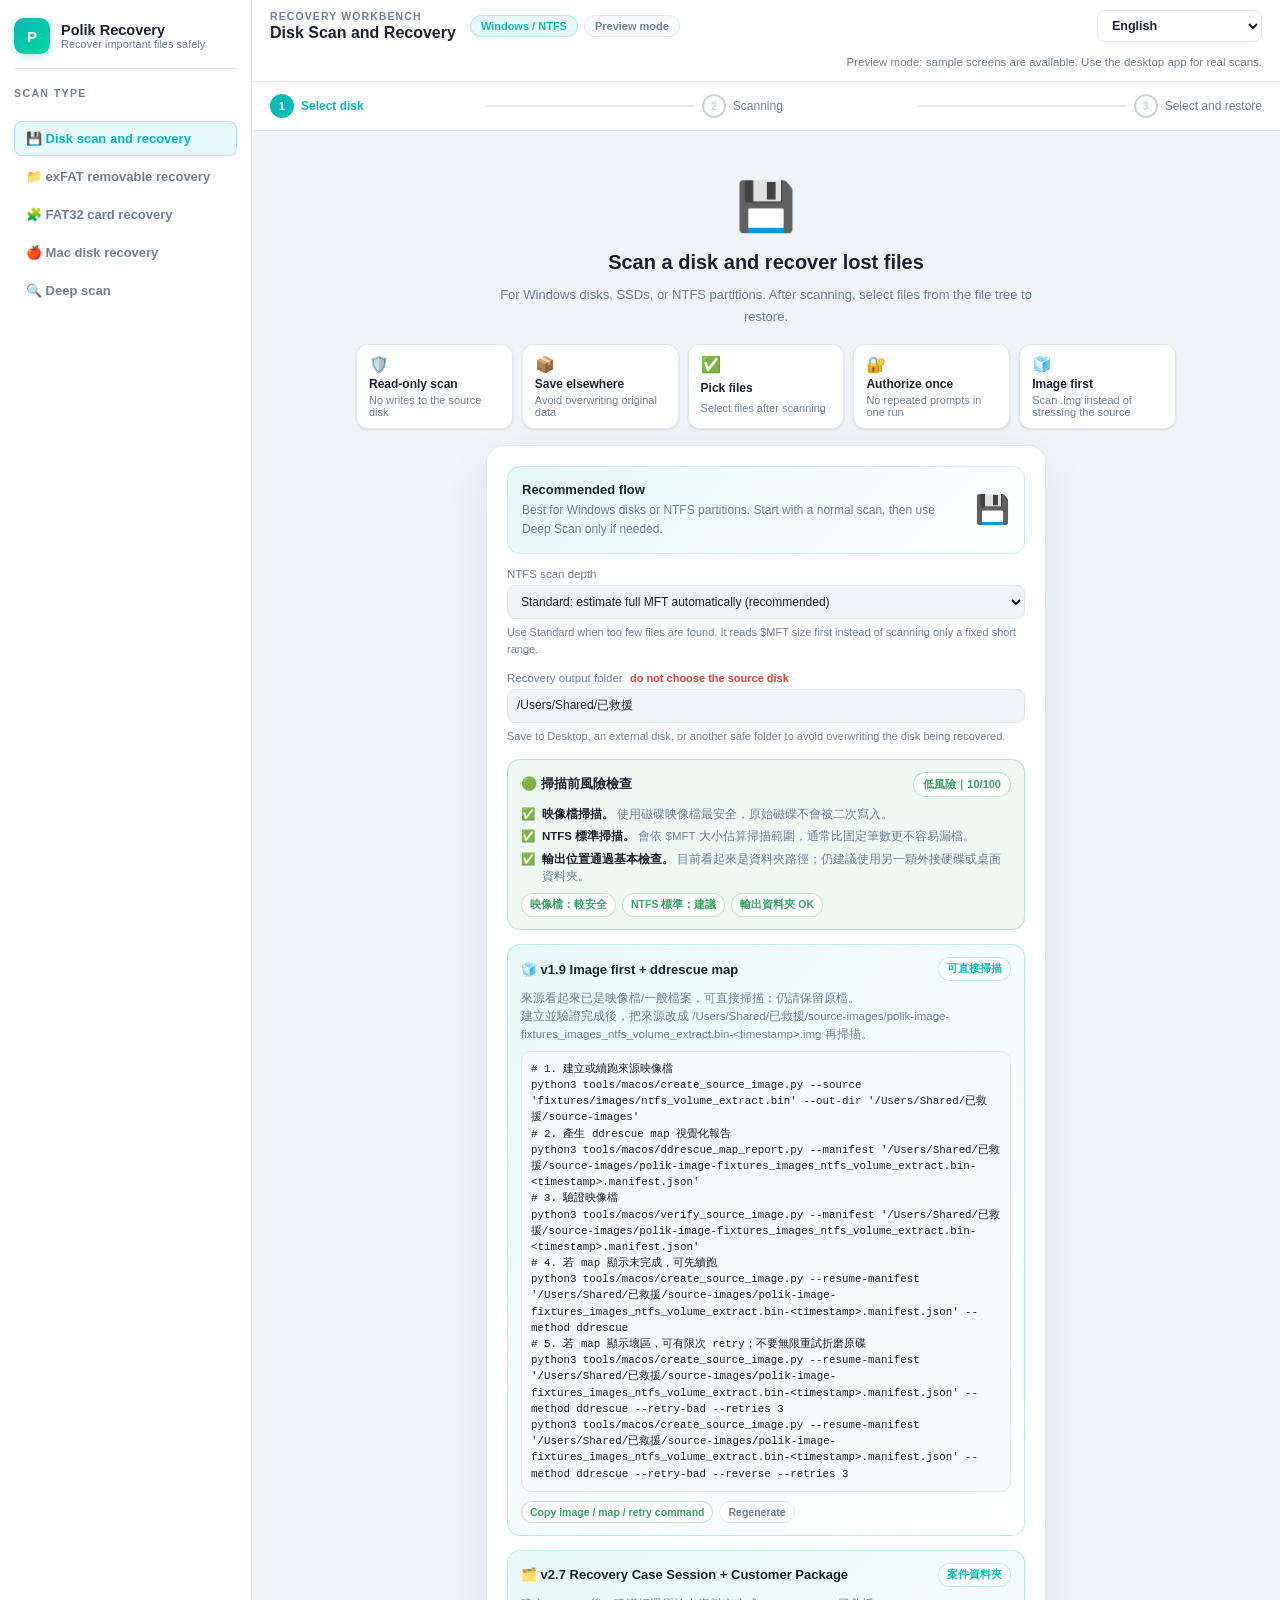
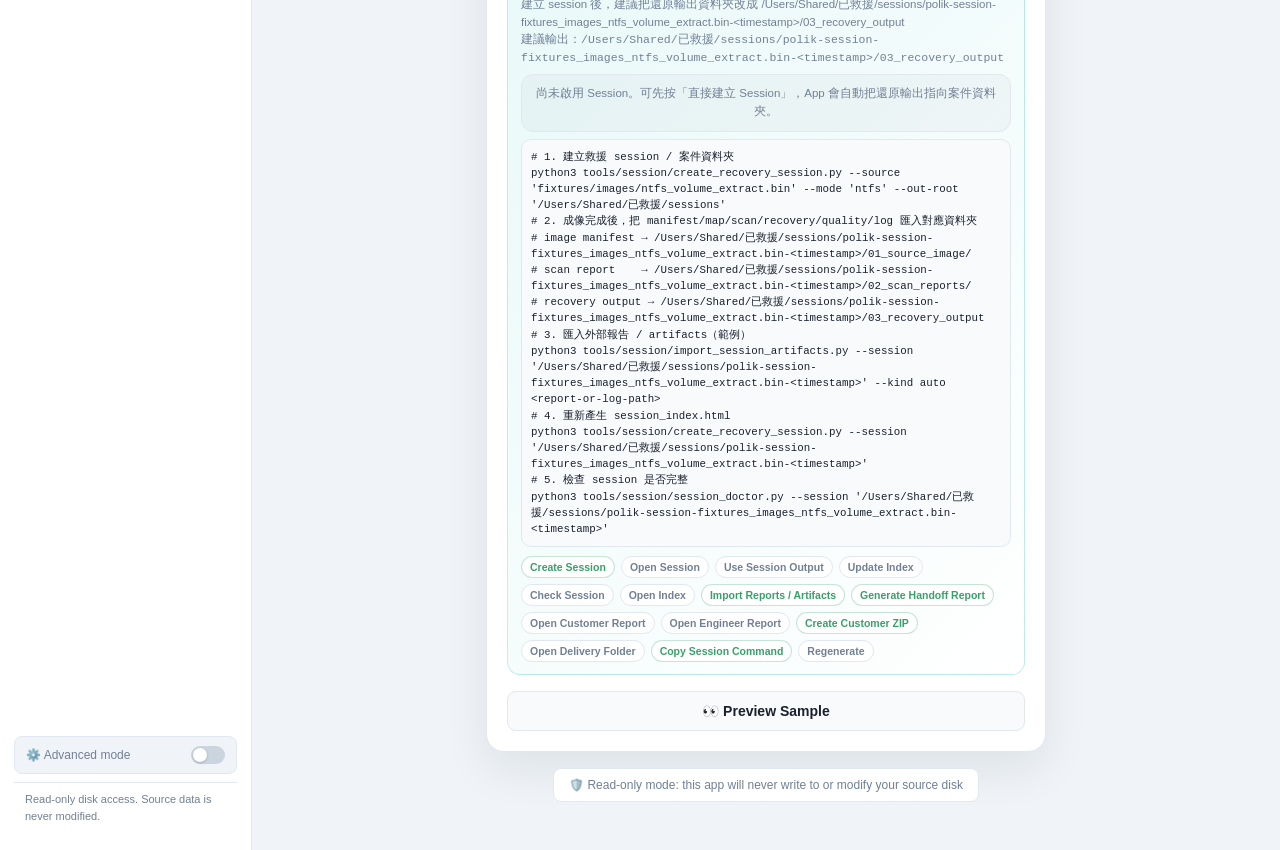
==== product/apps/desktop-prototype/index.html @ 6c281e23 "perf(desktop): page large scan results" ====
<!doctype html>
<html lang="en">
<head>
  <meta charset="utf-8">
  <meta name="viewport" content="width=device-width, initial-scale=1">
  <title>Polik Recovery</title>
  <style>
    :root {
      --bg:          #F0F4F8;
      --panel:       #FFFFFF;
      --border:      #E2E8F0;
      --text:        #1A202C;
      --muted:       #718096;
      --accent:      #0abab5;
      --accent-h:    #089e99;
      --accent-s:    rgba(10,186,181,0.10);
      --danger:      #E53E3E;
      --danger-s:    rgba(229,62,62,0.10);
      --success:     #38A169;
      --warn:        #D69E2E;
      --shadow:      0 1px 3px rgba(0,0,0,.08),0 1px 2px rgba(0,0,0,.04);
      --panel-2:     #F8FAFC;
      --warn-s:      rgba(214,158,46,0.10);
      --shadow-lg:   0 18px 45px rgba(15,23,42,.08);
      --font-ui:     -apple-system,BlinkMacSystemFont,'Segoe UI','Noto Sans TC','Microsoft JhengHei',sans-serif;
      --font-body:   -apple-system,BlinkMacSystemFont,'Segoe UI','Noto Sans TC','Microsoft JhengHei',sans-serif;
      --font-mono:   'SFMono-Regular','Cascadia Mono','JetBrains Mono','Fira Code',monospace;
    }
    *{box-sizing:border-box;margin:0;padding:0;}
    body{background:var(--bg);color:var(--text);font-family:var(--font-body);min-height:100vh;display:flex;flex-direction:column;overflow:hidden;}
    ::-webkit-scrollbar{width:6px;height:6px;}
    ::-webkit-scrollbar-track{background:transparent;}
    ::-webkit-scrollbar-thumb{background:var(--accent);border-radius:4px;opacity:.5;}

    /* ── Layout ── */
    .app{display:grid;grid-template-columns:252px minmax(0,1fr) 320px;height:100vh;min-height:0;}
    body:not(.adv) .app{grid-template-columns:252px minmax(0,1fr);}
    body:not(.adv) .right{display:none;}

    /* ── Advanced-only ── */
    .ao{display:none!important;}
    .adv .ao{display:block!important;}
    .adv .ao.ifx{display:inline-flex!important;}
    .adv .ao.ibl{display:inline-block!important;}

    /* ── Sidebar ── */
    .sidebar{background:var(--panel);border-right:1px solid var(--border);padding:18px 14px;display:flex;flex-direction:column;gap:18px;overflow-y:auto;}
    .brand{display:flex;align-items:center;gap:11px;padding-bottom:14px;border-bottom:1px solid var(--border);}
    .brand-logo{width:36px;height:36px;border-radius:10px;background:linear-gradient(135deg,#0abab5,#06d6a0);display:grid;place-items:center;color:#fff;font-weight:800;font-size:15px;font-family:var(--font-ui);box-shadow:0 2px 8px rgba(10,186,181,.3);}
    .brand-text strong{display:block;font-family:var(--font-ui);font-size:14.5px;font-weight:700;color:var(--text);}
    .brand-text span{display:block;font-size:11px;color:var(--muted);}
    .nl{font-size:10.5px;text-transform:uppercase;letter-spacing:1.4px;color:var(--muted);margin-bottom:4px;font-weight:600;}
    nav.nav{display:grid;gap:3px;}
    nav.nav button{border:1px solid transparent;background:transparent;color:var(--muted);text-align:left;padding:9px 11px;border-radius:8px;cursor:pointer;display:flex;align-items:center;gap:9px;font-family:var(--font-ui);font-size:13px;font-weight:600;transition:all .15s;}
    nav.nav button:hover{background:var(--bg);color:var(--text);}
    nav.nav button.active{background:var(--accent-s);border-color:rgba(10,186,181,.25);color:var(--accent);}
    .sidebar-foot{margin-top:auto;display:flex;flex-direction:column;gap:8px;}
    .adv-row{display:flex;align-items:center;justify-content:space-between;padding:9px 11px;border:1px solid var(--border);border-radius:8px;background:var(--bg);cursor:pointer;user-select:none;}
    .adv-row span{font-size:12px;color:var(--muted);font-weight:500;}
    .tog{width:34px;height:18px;background:#CBD5E0;border-radius:9px;position:relative;transition:background .2s;flex-shrink:0;}
    .tog::after{content:'';position:absolute;top:2px;left:2px;width:14px;height:14px;border-radius:50%;background:#fff;transition:transform .2s;box-shadow:0 1px 3px rgba(0,0,0,.2);}
    .tog.on{background:var(--accent);}
    .tog.on::after{transform:translateX(16px);}
    .sidebar-note{font-size:11px;color:var(--muted);line-height:1.5;padding:8px 11px;border-top:1px solid var(--border);}
    .btn-side{width:100%;border:1px solid var(--border);background:transparent;color:var(--muted);padding:8px;border-radius:8px;cursor:pointer;font-size:12px;font-weight:500;display:flex;align-items:center;justify-content:center;gap:7px;transition:all .15s;}
    .btn-side:hover{background:var(--bg);border-color:var(--accent);color:var(--accent);}

    /* ── Main ── */
    .main{display:flex;flex-direction:column;background:var(--bg);min-width:0;}
    .topbar{height:60px;border-bottom:1px solid var(--border);padding:0 18px;display:flex;align-items:center;justify-content:space-between;gap:14px;background:var(--panel);flex-shrink:0;}
    .topbar h1{font-family:var(--font-ui);font-size:16px;font-weight:700;color:var(--text);}
    .toolbar{display:flex;align-items:center;gap:7px;}
    .lang-select{border:1px solid var(--border);background:var(--panel);color:var(--text);border-radius:8px;padding:7px 28px 7px 10px;font-size:12.5px;font-weight:700;max-width:165px;}
    .lang-select:focus{outline:2px solid rgba(10,186,181,.22);border-color:var(--accent);}
    .btn{border:1px solid var(--border);background:var(--panel);color:var(--muted);border-radius:8px;padding:7px 13px;cursor:pointer;font-size:12.5px;font-weight:600;display:inline-flex;align-items:center;gap:6px;transition:all .15s;white-space:nowrap;}
    .btn:hover{background:var(--bg);border-color:var(--accent);color:var(--accent);}
    .btn.primary{background:var(--accent);border-color:var(--accent);color:#fff;font-weight:700;}
    .btn.primary:hover{background:var(--accent-h);border-color:var(--accent-h);}
    .btn.primary:disabled{opacity:.6;cursor:not-allowed;}
    .btn.success{background:var(--success);border-color:var(--success);color:#fff;font-weight:700;}
    .btn.success:hover{background:#2f855a;border-color:#2f855a;}
    .as{font-size:11.5px;color:var(--muted);min-height:15px;}
    .as.ok{color:var(--success);}
    .as.error{color:var(--danger);}

    /* ── Wizard steps ── */
    .wizard{display:flex;align-items:center;padding:12px 18px;background:var(--panel);border-bottom:1px solid var(--border);flex-shrink:0;gap:0;}
    .wi{display:flex;align-items:center;gap:7px;}
    .wi:last-child{flex:none;}
    .wi{flex:1;}
    .wdot{width:24px;height:24px;border-radius:50%;border:2px solid #CBD5E0;display:grid;place-items:center;font-size:10.5px;font-weight:700;color:#CBD5E0;flex-shrink:0;transition:all .2s;}
    .wdot.act{border-color:var(--accent);background:var(--accent);color:#fff;}
    .wdot.dn{border-color:var(--accent);background:var(--accent-s);color:var(--accent);}
    .wlbl{font-size:12px;font-weight:500;color:var(--muted);transition:color .2s;white-space:nowrap;}
    .wlbl.act{color:var(--accent);font-weight:600;}
    .wline{flex:1;height:2px;background:var(--border);margin:0 7px;border-radius:1px;transition:background .3s;}
    .wline.dn{background:var(--accent);}

    /* ── Scan view ── */
    .scan-view{display:none;flex-direction:column;align-items:center;justify-content:center;gap:18px;padding:56px 24px;text-align:center;flex:1;}
    .scan-view.act{display:flex;}
    .scan-icon{font-size:52px;animation:pulse 1.6s ease-in-out infinite;}
    @keyframes pulse{0%,100%{transform:scale(1);}50%{transform:scale(1.1);}}
    .scan-title{font-family:var(--font-ui);font-size:20px;font-weight:700;color:var(--text);}
    .scan-sub{font-size:13px;color:var(--muted);line-height:1.65;max-width:400px;}
    .scan-bar{width:100%;max-width:460px;height:7px;background:var(--border);border-radius:4px;overflow:hidden;}
    .scan-fill{height:100%;width:0%;margin-left:0;background:var(--accent);border-radius:4px;transition:width .25s ease, margin-left .25s ease;}
    .scan-fill.indeterminate{animation:scanA 2.2s ease-in-out infinite;}
    @keyframes scanA{0%{width:8%;margin-left:0;}50%{width:55%;margin-left:22%;}100%{width:8%;margin-left:92%;}}
    .scan-status{font-size:12px;color:var(--muted);}
    .scan-actions{display:flex;gap:8px;align-items:center;justify-content:center;flex-wrap:wrap;}
    .scan-tip{font-size:11px;color:var(--muted);max-width:480px;line-height:1.55;}

    /* ── Workspace ── */
    .workspace{padding:16px 18px;display:flex;flex-direction:column;gap:14px;flex:1;min-height:0;overflow:hidden;}

    /* Step 1 / empty state */
    .empty{flex:1;display:flex;flex-direction:column;align-items:center;justify-content:flex-start;text-align:center;padding:32px 24px;gap:16px;overflow-y:auto;}
    .empty-icon{font-size:48px;}
    .empty-title{font-family:var(--font-ui);font-size:20px;font-weight:700;color:var(--text);}
    .empty-hint{font-size:12px;color:var(--muted);padding:9px 15px;background:var(--panel);border:1px solid var(--border);border-radius:8px;}
    .s1-card{background:var(--panel);border:1px solid var(--border);border-radius:14px;padding:20px;display:flex;flex-direction:column;gap:14px;width:100%;max-width:440px;box-shadow:var(--shadow);text-align:left;}
    .s1-scan{width:100%;justify-content:center;padding:11px;font-size:14px;border-radius:9px;margin-top:2px;}

    /* Step 3 content */
    #s3{display:none;flex-direction:column;gap:14px;flex:1;min-height:0;overflow:hidden;}

    /* Metrics */
    .metrics{display:grid;grid-template-columns:repeat(4,1fr);gap:11px;}
    .metric{background:var(--panel);border:1px solid var(--border);border-radius:11px;padding:13px 15px;box-shadow:var(--shadow);}
    .metric span{color:var(--muted);font-size:11px;display:block;margin-bottom:5px;}
    .metric strong{font-family:var(--font-ui);font-size:21px;font-weight:700;color:var(--text);}

    /* Disk strip */
    .disk-strip{background:var(--panel);border:1px solid var(--border);border-radius:11px;padding:13px 15px;box-shadow:var(--shadow);}
    .disk-head{display:flex;justify-content:space-between;font-size:11px;color:var(--muted);margin-bottom:9px;font-family:var(--font-mono);}
    .disk-bar{height:26px;border:1px solid var(--border);border-radius:5px;overflow:hidden;display:grid;grid-template-columns:1fr 2fr 3fr;background:#EDF2F7;}
    .disk-seg{display:flex;align-items:center;justify-content:center;border-right:1px solid rgba(255,255,255,.3);font-size:11px;font-weight:700;white-space:nowrap;overflow:hidden;text-overflow:ellipsis;min-width:0;}
    .disk-seg.boot{background:var(--accent);color:#fff;}
    .disk-seg.mft{background:#667eea;color:#fff;}
    .disk-seg.data{background:#A0AEC0;border-right:0;color:#fff;}

    /* Browser */
    .browser{display:grid;grid-template-columns:1.2fr 0.8fr;gap:12px;flex:1;min-height:0;overflow:hidden;}
    .pane{background:var(--panel);border:1px solid var(--border);border-radius:11px;box-shadow:var(--shadow);display:flex;flex-direction:column;min-height:0;overflow:hidden;}
    .pane-hd{padding:11px 14px;border-bottom:1px solid var(--border);display:flex;justify-content:space-between;align-items:center;gap:8px;flex-shrink:0;}
    .pane-hd strong{font-family:var(--font-ui);font-size:13px;font-weight:700;color:var(--text);}
    .pane-hd-r{display:flex;align-items:center;gap:5px;}
    .pane-body{padding:7px;overflow-y:auto;flex:1;min-height:0;}

    /* Filter bar */
    .filter-bar{display:flex;gap:5px;padding:7px 11px;border-bottom:1px solid var(--border);overflow-x:auto;flex-shrink:0;}
    .fb{border:1px solid var(--border);background:transparent;color:var(--muted);border-radius:20px;padding:3px 11px;font-size:11.5px;font-weight:500;cursor:pointer;white-space:nowrap;transition:all .15s;}
    .fb:hover{border-color:var(--accent);color:var(--accent);}
    .fb.act{background:var(--accent);border-color:var(--accent);color:#fff;font-weight:600;}

    /* View toggle */
    .vtbtn{border:1px solid var(--border);background:transparent;color:var(--muted);border-radius:6px;padding:3px 7px;cursor:pointer;font-size:13px;transition:all .15s;}
    .vtbtn:hover,.vtbtn.act{border-color:var(--accent);color:var(--accent);background:var(--accent-s);}

    /* List view */
    .tree-row{display:grid;grid-template-columns:24px minmax(0,1fr) 72px 94px 96px 72px;gap:7px;padding:7px 9px;border-radius:7px;cursor:pointer;align-items:center;transition:all .15s;margin-bottom:2px;}
    .tree-row:hover{background:var(--bg);}
    .tree-row.sel{background:var(--accent-s);border-left:3px solid var(--accent);padding-left:6px;}
    .pick{width:16px;height:16px;accent-color:var(--accent);cursor:pointer;}
    .tree-name{min-width:0;overflow:hidden;text-overflow:ellipsis;white-space:nowrap;display:flex;align-items:center;gap:7px;font-size:12.5px;}
    .ico{font-size:13.5px;}
    #treeBody{padding:7px;}
    #treeBody.hidden{display:none;}

    /* Grid view */
    .grid-wrap{padding:8px;overflow-y:auto;flex:1;min-height:0;display:none;}
    .grid-wrap.act{display:block;}
    .grid-view{display:grid;grid-template-columns:repeat(auto-fill,minmax(74px,1fr));gap:7px;}
    .gi{display:flex;flex-direction:column;align-items:center;gap:5px;padding:9px 5px;border-radius:9px;cursor:pointer;border:1.5px solid transparent;transition:all .15s;text-align:center;position:relative;}
    .gi:hover{background:var(--bg);}
    .gi.sel{background:var(--accent-s);border-color:var(--accent);}
    .gi.del{opacity:.5;}
    .gi .pick{position:absolute;top:5px;left:5px;background:#fff;}
    .gi-thumb{width:46px;height:46px;border-radius:8px;background:var(--bg);border:1px solid var(--border);display:grid;place-items:center;font-size:21px;position:relative;flex-shrink:0;}
    .gi-badge{position:absolute;bottom:-5px;right:-5px;background:var(--accent);color:#fff;font-size:7.5px;font-weight:700;padding:1px 3px;border-radius:3px;text-transform:uppercase;line-height:1.4;}
    .gi-badge.del{background:var(--danger);}
    .gi-lbl{font-size:10px;color:var(--text);max-width:70px;overflow:hidden;text-overflow:ellipsis;white-space:nowrap;}

    /* Pills */
    .pill{border-radius:11px;padding:2px 8px;font-size:10.5px;font-weight:600;text-align:center;background:var(--bg);color:var(--muted);border:1px solid var(--border);white-space:nowrap;}
    .pill.del{background:var(--danger-s);color:var(--danger);border-color:rgba(229,62,62,.2);}
    .pill.ok{background:rgba(56,161,105,.1);color:var(--success);border-color:rgba(56,161,105,.2);}
    .pill.q-high{background:rgba(56,161,105,.1);color:var(--success);border-color:rgba(56,161,105,.22);}
    .pill.q-medium{background:rgba(214,158,46,.1);color:var(--warn);border-color:rgba(214,158,46,.26);}
    .pill.q-low{background:rgba(229,62,62,.08);color:var(--danger);border-color:rgba(229,62,62,.22);}

    /* Quality routing */
    .quality-summary{display:grid;grid-template-columns:repeat(4,minmax(0,1fr));gap:10px;}
    .qcard{background:var(--panel);border:1px solid var(--border);border-radius:12px;padding:12px 13px;box-shadow:var(--shadow);display:grid;gap:4px;position:relative;overflow:hidden;}
    .qcard::before{content:'';position:absolute;left:0;top:0;bottom:0;width:4px;background:var(--border);}
    .qcard.complete::before{background:var(--success);}
    .qcard.possible::before{background:var(--warn);}
    .qcard.partial::before{background:#805AD5;}
    .qcard.fragments::before{background:var(--danger);}
    .qcard span{font-size:10.5px;color:var(--muted);font-weight:700;letter-spacing:.3px;text-transform:uppercase;}
    .qcard strong{font-family:var(--font-ui);font-size:19px;color:var(--text);}
    .qcard small{font-size:10.5px;color:var(--muted);line-height:1.35;}
    .quality-note{border:1px solid rgba(10,186,181,.22);background:var(--accent-s);color:#087c78;border-radius:10px;padding:9px 11px;font-size:11.5px;line-height:1.55;}

    /* v1.1 pre-scan risk assessment */
    .risk-panel{border:1px solid var(--border);background:var(--panel-2);border-radius:13px;padding:12px 13px;display:grid;gap:9px;}
    .risk-panel.low{border-color:rgba(56,161,105,.28);background:rgba(56,161,105,.08);}
    .risk-panel.medium{border-color:rgba(214,158,46,.32);background:rgba(214,158,46,.10);}
    .risk-panel.high{border-color:rgba(229,62,62,.30);background:rgba(229,62,62,.08);}
    .risk-head{display:flex;align-items:center;justify-content:space-between;gap:10px;}
    .risk-title{font-weight:800;font-size:13px;color:var(--text);display:flex;align-items:center;gap:7px;}
    .risk-score{font-family:var(--font-ui);font-size:11px;font-weight:800;border-radius:999px;padding:4px 9px;border:1px solid var(--border);background:#fff;color:var(--muted);white-space:nowrap;}
    .risk-panel.low .risk-score{border-color:rgba(56,161,105,.35);color:var(--success);}
    .risk-panel.medium .risk-score{border-color:rgba(214,158,46,.35);color:var(--warn);}
    .risk-panel.high .risk-score{border-color:rgba(229,62,62,.35);color:var(--danger);}
    .risk-body{display:grid;gap:6px;}
    .risk-row{font-size:11.5px;line-height:1.45;color:var(--muted);display:flex;gap:7px;align-items:flex-start;}
    .risk-row strong{color:var(--text);}
    .risk-row.warn strong{color:var(--warn);}
    .risk-row.danger strong{color:var(--danger);}
    .risk-actions{display:flex;gap:6px;flex-wrap:wrap;}
    .risk-chip{font-size:10.5px;font-weight:700;border-radius:999px;border:1px solid var(--border);background:#fff;padding:4px 8px;color:var(--muted);}
    .risk-chip.good{color:var(--success);border-color:rgba(56,161,105,.28);}
    .risk-chip.warn{color:var(--warn);border-color:rgba(214,158,46,.32);}
    .risk-chip.danger{color:var(--danger);border-color:rgba(229,62,62,.28);}
    .pill.route-recovered{background:rgba(56,161,105,.10);color:var(--success);border-color:rgba(56,161,105,.22);}
    .pill.route-possible{background:rgba(214,158,46,.10);color:var(--warn);border-color:rgba(214,158,46,.26);}
    .pill.route-partial{background:rgba(128,90,213,.10);color:#6B46C1;border-color:rgba(128,90,213,.24);}
    .pill.route-fragments{background:rgba(229,62,62,.08);color:var(--danger);border-color:rgba(229,62,62,.22);}
    .gi .mini-q{position:absolute;left:-4px;top:-4px;width:14px;height:14px;border-radius:999px;border:2px solid var(--panel);background:var(--border);}
    .gi .mini-q.complete{background:var(--success);}
    .gi .mini-q.possible{background:var(--warn);}
    .gi .mini-q.partial{background:#805AD5;}
    .gi .mini-q.fragments{background:var(--danger);}


    /* Restore completion drawer */
    .recovery-drawer{position:fixed;right:18px;bottom:18px;width:min(620px,calc(100vw - 36px));max-height:min(78vh,720px);background:var(--panel);border:1px solid var(--border);border-radius:16px;box-shadow:0 24px 70px rgba(15,23,42,.18);z-index:60;display:none;flex-direction:column;overflow:hidden;}
    .recovery-drawer.show{display:flex;animation:drawerIn .18s ease-out;}
    @keyframes drawerIn{from{opacity:0;transform:translateY(12px) scale(.98);}to{opacity:1;transform:translateY(0) scale(1);}}
    .recovery-hd{padding:14px 16px;border-bottom:1px solid var(--border);display:flex;align-items:flex-start;justify-content:space-between;gap:12px;background:linear-gradient(135deg,var(--accent-s),rgba(255,255,255,.75));}
    .recovery-kicker{font-size:10.5px;color:#087c78;font-weight:800;letter-spacing:.9px;text-transform:uppercase;}
    .recovery-title{font-family:var(--font-ui);font-size:16px;color:var(--text);margin-top:2px;}
    .drawer-close{border:1px solid var(--border);background:var(--panel);color:var(--muted);border-radius:9px;width:30px;height:30px;cursor:pointer;font-size:18px;line-height:1;}
    .drawer-close:hover{border-color:var(--danger);color:var(--danger);background:var(--danger-s);}
    .recovery-body{padding:14px 16px;overflow:auto;display:grid;gap:13px;}
    .recovery-summary{display:grid;grid-template-columns:repeat(4,minmax(0,1fr));gap:8px;}
    .rcard{border:1px solid var(--border);border-radius:12px;padding:10px;background:var(--panel-2);display:grid;gap:3px;}
    .rcard span{font-size:10px;color:var(--muted);font-weight:800;letter-spacing:.3px;}
    .rcard strong{font-size:20px;font-family:var(--font-ui);}
    .rcard.ok strong{color:var(--success);}.rcard.q strong{color:var(--warn);}.rcard.skip strong{color:var(--danger);}.rcard.total strong{color:var(--text);}
    .recovery-actions{display:flex;gap:8px;flex-wrap:wrap;align-items:center;}
    .recovery-note{border:1px solid rgba(10,186,181,.22);background:var(--accent-s);color:#087c78;border-radius:10px;padding:9px 11px;font-size:11.5px;line-height:1.55;}
    .recovery-table-wrap{border:1px solid var(--border);border-radius:12px;overflow:hidden;background:#fff;}
    .recovery-table{width:100%;border-collapse:collapse;font-size:11.5px;}
    .recovery-table th{background:var(--panel-2);color:var(--muted);text-align:left;padding:8px 9px;border-bottom:1px solid var(--border);font-size:10px;text-transform:uppercase;letter-spacing:.4px;}
    .recovery-table td{padding:9px;border-bottom:1px solid var(--border);vertical-align:top;}
    .recovery-table tr:last-child td{border-bottom:0;}
    .result-status{font-weight:800;white-space:nowrap;}
    .result-status.ok{color:var(--success);}.result-status.quarantine{color:var(--warn);}.result-status.skip{color:var(--danger);}.result-status.report{color:var(--accent);}
    .result-detail{white-space:pre-wrap;word-break:break-word;font-family:var(--font-mono);font-size:11px;color:var(--text);line-height:1.45;max-height:96px;overflow:auto;}
    .report-path{font-family:var(--font-mono);font-size:11px;color:var(--muted);word-break:break-all;}
    @media(max-width:680px){.recovery-drawer{left:12px;right:12px;bottom:12px;width:auto;max-height:86vh}.recovery-summary{grid-template-columns:repeat(2,1fr)}}

    /* Details */
    .details{display:grid;gap:11px;padding:13px;}
    .field{display:grid;gap:4px;}
    .field label{color:var(--muted);font-size:10.5px;text-transform:uppercase;letter-spacing:.5px;}
    .field .val{font-family:var(--font-mono);color:var(--text);background:var(--bg);border:1px solid var(--border);border-radius:6px;padding:8px 9px;font-size:12px;overflow-x:auto;word-break:break-all;}

    /* Right sidebar */
    .right{background:var(--panel);border-left:1px solid var(--border);padding:18px 16px;display:flex;flex-direction:column;gap:14px;min-height:0;overflow-y:auto;}
    .rs-title{font-family:var(--font-ui);font-size:12.5px;font-weight:700;color:var(--text);padding-bottom:9px;border-bottom:1px solid var(--border);}
    .ig{display:grid;gap:5px;}
    .ig label{color:var(--muted);font-size:11.5px;font-weight:500;}
    input[type=text],textarea{width:100%;border:1px solid var(--border);background:var(--bg);color:var(--text);border-radius:8px;padding:9px;font-size:12px;transition:all .15s;font-family:var(--font-body);}
    input[type=text]:focus,textarea:focus{outline:none;border-color:var(--accent);box-shadow:0 0 0 2px rgba(10,186,181,.13);}
    textarea{min-height:90px;font-family:var(--font-mono);font-size:11px;resize:vertical;}
    .path-row{display:flex;gap:5px;align-items:stretch;}
    .path-row input{flex:1;min-width:0;}
    .bbrowse{flex-shrink:0;border:1px solid var(--border);background:var(--bg);color:var(--muted);border-radius:8px;padding:0 11px;cursor:pointer;font-size:11.5px;white-space:nowrap;transition:all .15s;}
    .bbrowse:hover{border-color:var(--accent);color:var(--accent);}
    .notice{border:1px solid rgba(214,158,46,.3);background:rgba(214,158,46,.06);color:var(--warn);border-radius:8px;padding:9px 11px;font-size:11.5px;line-height:1.5;}
    .cmd{font-family:var(--font-mono);font-size:11px;color:var(--accent);background:var(--accent-s);border:1px solid rgba(10,186,181,.2);border-radius:8px;padding:9px;overflow-x:auto;white-space:pre-wrap;word-break:break-all;}

    /* Disk selector */
    .disk-sel{flex:1;min-width:0;border:1px solid var(--border);background:var(--bg);color:var(--text);border-radius:8px;padding:8px 9px;font-size:12px;font-family:var(--font-body);cursor:pointer;outline:none;transition:border-color .15s;}
    .disk-sel:focus{border-color:var(--accent);}
    .disk-sel option.ext{font-weight:700;}

    /* Fixed CTA */
    .cta-fixed{position:fixed;bottom:22px;right:22px;background:var(--accent);color:#fff;border:none;border-radius:11px;padding:13px 22px;font-size:14.5px;font-weight:700;font-family:var(--font-ui);cursor:pointer;display:none;align-items:center;gap:9px;box-shadow:0 4px 16px rgba(10,186,181,.4);transition:all .2s;z-index:200;}
    .cta-fixed:hover{background:var(--accent-h);transform:translateY(-2px);box-shadow:0 6px 20px rgba(10,186,181,.5);}
    .cta-fixed.vis{display:inline-flex;}



    /* ── UX refresh patch ── */
    .topbar{min-height:68px;height:auto;align-items:center;flex-wrap:wrap;padding:10px 18px;}
    .topbar-left{display:grid;gap:2px;min-width:170px;}
    .mode-kicker{font-size:10.5px;letter-spacing:1.1px;text-transform:uppercase;color:var(--muted);font-weight:700;}
    .topbar-center{display:flex;gap:6px;align-items:center;flex-wrap:wrap;margin-right:auto;}
    .status-chip{border:1px solid var(--border);background:var(--panel-2);color:var(--muted);border-radius:999px;padding:4px 10px;font-size:11px;font-weight:700;white-space:nowrap;}
    .status-chip.safe{background:var(--accent-s);border-color:rgba(10,186,181,.22);color:var(--accent);}
    .status-chip.warn{background:var(--warn-s);border-color:rgba(214,158,46,.28);color:var(--warn);}
    .btn.ghost{background:var(--panel-2);border-color:var(--border);color:var(--text);}
    .btn.ghost:hover{border-color:var(--accent);color:var(--accent);background:var(--accent-s);}
    .empty-sub{max-width:560px;font-size:13px;color:var(--muted);line-height:1.7;margin-top:-6px;}
    .safe-grid{display:grid;grid-template-columns:repeat(5,minmax(0,1fr));gap:9px;width:100%;max-width:820px;}
    .safe-card{background:var(--panel);border:1px solid var(--border);box-shadow:var(--shadow);border-radius:12px;padding:10px 12px;display:grid;gap:3px;text-align:left;font-size:16px;}
    .safe-card strong{font-size:12px;color:var(--text);}
    .safe-card span{font-size:11px;color:var(--muted);}
    .s1-card{max-width:560px;border-radius:18px;box-shadow:var(--shadow-lg);}
    .mode-card{border:1px solid rgba(10,186,181,.18);background:linear-gradient(135deg,rgba(10,186,181,.10),rgba(255,255,255,.92));border-radius:13px;padding:13px 14px;display:flex;align-items:center;justify-content:space-between;gap:12px;}
    .mode-card strong{font-size:13px;color:var(--text);}
    .mode-card p{font-size:12px;color:var(--muted);line-height:1.6;margin-top:3px;}
    .mode-card span{font-size:28px;}
    .danger-inline{color:var(--danger);font-size:11px;font-weight:700;margin-left:4px;}
    .tinyhelp{font-size:11px;color:var(--muted);line-height:1.55;}
    .fb.soft{background:var(--panel-2);}
    .selection-strip{display:flex;justify-content:space-between;gap:10px;align-items:center;padding:9px 12px;border-bottom:1px solid var(--border);background:linear-gradient(90deg,var(--accent-s),rgba(255,255,255,.4));}
    .selection-main{font-size:12px;color:var(--text);font-weight:700;}
    .selection-sub{font-size:11px;color:var(--muted);text-align:right;}
    .list-head{display:grid;grid-template-columns:24px minmax(0,1fr) 72px 94px 96px 72px;gap:7px;padding:5px 9px 7px;color:var(--muted);font-size:10px;font-weight:700;text-transform:uppercase;letter-spacing:.4px;border-bottom:1px solid var(--border);margin-bottom:6px;}
    .tree-row{min-height:40px;position:relative;}
    .tree-row.sel{box-shadow:inset 3px 0 0 var(--accent);border-left:none;padding-left:9px;}
    .tree-row.rec-ok{box-shadow:inset 3px 0 0 var(--success);}
    .quick-rec{display:none;position:absolute;right:6px;top:50%;transform:translateY(-50%);border:1px solid var(--border);background:var(--panel);color:var(--accent);border-radius:7px;padding:3px 9px;cursor:pointer;font-size:11px;font-weight:700;white-space:nowrap;z-index:2;transition:all .12s;}
    .quick-rec:hover{background:var(--accent);color:#fff;border-color:var(--accent);}
    .tree-row:hover .quick-rec{display:inline-flex;align-items:center;gap:4px;}
    .gi .quick-rec-g{display:none;position:absolute;bottom:0;left:0;right:0;background:rgba(10,186,181,.88);color:#fff;font-size:10px;font-weight:700;border-radius:0 0 7px 7px;padding:3px 0;text-align:center;cursor:pointer;z-index:3;}
    .gi:hover .quick-rec-g{display:block;}
    .gi.rec-ok .gi-thumb{border-color:var(--success);box-shadow:0 0 0 2px rgba(56,161,105,.3);}
    .field .val.preview{border-color:rgba(10,186,181,.24);background:var(--accent-s);color:#087c78;}
    .as{flex-basis:100%;text-align:right;}
    @media(max-width:900px){.quality-summary{grid-template-columns:repeat(2,minmax(0,1fr));}.app{grid-template-columns:220px minmax(0,1fr)!important}.wizard{overflow-x:auto}.wlbl{font-size:11px}.topbar{gap:8px}.toolbar{width:100%;justify-content:flex-end}.safe-grid{grid-template-columns:1fr}.metrics{grid-template-columns:repeat(2,1fr);}.browser{grid-template-columns:1fr;}.selection-strip{align-items:flex-start;flex-direction:column}.selection-sub{text-align:left}}
    @media(max-width:680px){.quality-summary{grid-template-columns:1fr;}body{overflow:auto}.app{display:block;height:auto}.sidebar{position:relative}.main{min-height:720px}.topbar-center{width:100%;}.cta-fixed{left:16px;right:16px;justify-content:center}}

    @media(max-width:1050px){.metrics{grid-template-columns:repeat(2,1fr);}.browser{grid-template-columns:1fr;}}


    /* v1.5 runtime diagnostics + friendly error handling */
    .diag-panel{border:1px solid var(--border);background:#fff;border-radius:13px;padding:12px 13px;display:none;gap:9px;}
    .diag-panel.show{display:grid;}
    .diag-head{display:flex;align-items:center;justify-content:space-between;gap:10px;}
    .diag-title{font-size:13px;font-weight:850;color:var(--text);display:flex;gap:7px;align-items:center;}
    .diag-version{font-size:10.5px;color:var(--muted);font-weight:700;}
    .diag-list{display:grid;gap:7px;}
    .diag-item{border:1px solid var(--border);border-radius:11px;padding:9px 10px;background:var(--panel-2);display:grid;gap:3px;}
    .diag-item.ok{border-color:rgba(56,161,105,.25);background:rgba(56,161,105,.06);}
    .diag-item.warn{border-color:rgba(214,158,46,.28);background:rgba(214,158,46,.08);}
    .diag-item.error{border-color:rgba(229,62,62,.28);background:rgba(229,62,62,.07);}
    .diag-item strong{font-size:12px;color:var(--text);}
    .diag-item p{font-size:11.5px;color:var(--muted);margin:0;line-height:1.45;}
    .diag-actions{display:flex;gap:6px;flex-wrap:wrap;}
    .error-drawer{position:fixed;right:18px;bottom:18px;width:min(620px,calc(100vw - 36px));max-height:72vh;background:#fff;border:1px solid rgba(229,62,62,.30);box-shadow:0 18px 60px rgba(20,20,20,.18);border-radius:18px;z-index:90;display:none;overflow:hidden;}
    .error-drawer.show{display:block;}
    .error-hd{display:flex;justify-content:space-between;align-items:flex-start;gap:10px;background:rgba(229,62,62,.08);border-bottom:1px solid rgba(229,62,62,.18);padding:14px 16px;}
    .error-title{font-weight:900;color:var(--danger);font-size:15px;}
    .error-sub{font-size:11.5px;color:var(--muted);margin-top:3px;}
    .error-body{padding:14px 16px;display:grid;gap:10px;overflow:auto;max-height:54vh;}
    .error-block{border:1px solid var(--border);border-radius:12px;padding:10px 12px;background:var(--panel-2);}
    .error-block label{display:block;font-size:10.5px;font-weight:850;color:var(--muted);margin-bottom:4px;text-transform:uppercase;letter-spacing:.04em;}
    .error-block div,.error-block pre{font-size:12px;color:var(--text);line-height:1.5;margin:0;white-space:pre-wrap;word-break:break-word;font-family:var(--font-ui);}
    .error-actions{display:flex;gap:7px;flex-wrap:wrap;padding:0 16px 14px;}

    /* v1.9 image-first workflow + ddrescue map/retry */
    .image-panel{border:1px solid rgba(10,186,181,.24);background:linear-gradient(135deg,rgba(10,186,181,.09),#fff);border-radius:13px;padding:12px 13px;display:grid;gap:9px;}
    .image-head{display:flex;align-items:center;justify-content:space-between;gap:10px;}
    .image-title{font-size:13px;font-weight:850;color:var(--text);display:flex;gap:7px;align-items:center;}
    .image-badge{font-size:10.5px;color:var(--accent);border:1px solid rgba(10,186,181,.25);background:#fff;border-radius:999px;padding:4px 8px;font-weight:800;white-space:nowrap;}
    .image-body{display:grid;gap:7px;font-size:11.5px;color:var(--muted);line-height:1.55;}
    .image-command{font-family:var(--font-mono);font-size:10.8px;line-height:1.5;white-space:pre-wrap;word-break:break-word;border:1px solid var(--border);border-radius:10px;background:var(--panel-2);padding:9px;color:var(--text);}
    .image-actions{display:flex;gap:6px;flex-wrap:wrap;}
    .session-status{border:1px solid var(--border);border-radius:12px;background:#fff;padding:10px;display:grid;gap:6px;color:var(--text);}
    .session-status.empty{background:rgba(113,128,150,.06);color:var(--muted);}
    .session-status strong{font-size:12.5px;}
    .session-status code{font-family:var(--font-mono);font-size:10.5px;word-break:break-all;}
    .session-grid{display:grid;grid-template-columns:1fr;gap:5px;font-size:11px;}
    .session-checks{border:1px solid var(--border);border-radius:10px;background:var(--panel-2);padding:8px;font-size:10.8px;white-space:pre-wrap;max-height:160px;overflow:auto;}

  </style>
</head>
<body>
<div class="app">

  <!-- ── Sidebar ── -->
  <aside class="sidebar">
    <div class="brand">
      <div class="brand-logo" id="brandLogo">P</div>
      <div class="brand-text">
        <strong id="brandName">Polik Recovery</strong>
        <span id="brandSubtitle">Recover important files safely</span>
      </div>
    </div>

    <div class="nl" id="navLabel">Scan type</div>
    <nav class="nav">
      <button id="btnModeNtfs" class="active" type="button">💾 Disk scan and recovery</button>
      <button id="btnModeExfat" type="button">📁 exFAT removable recovery</button>
      <button id="btnModeFat32" type="button">🧩 FAT32 card recovery</button>
      <button id="btnModeApfs" type="button">🍎 Mac disk recovery</button>
      <button id="btnModeCarver" type="button">🔍 Deep scan</button>
    </nav>

    <div class="ao">
      <div class="nl" id="sampleLabel">Sample data</div>
      <button class="btn-side" type="button" id="loadSampleData">↻ Load selected sample</button>
    </div>

    <div class="sidebar-foot">
      <div class="adv-row" id="advRow">
        <span id="advancedModeLabel">⚙️ Advanced mode</span>
        <div class="tog" id="togSwitch"></div>
      </div>
      <div class="sidebar-note" id="sidebarNote">Read-only disk access. Source data is never modified.</div>
    </div>
  </aside>

  <!-- ── Main ── -->
  <main class="main">
    <header class="topbar">
      <div class="topbar-left">
        <span class="mode-kicker" id="modeKicker">Recovery Workbench</span>
        <h1 id="modeTitle">Disk Scan and Recovery</h1>
      </div>
      <div class="topbar-center">
        <span class="status-chip safe" id="modeBadge">Windows / NTFS</span>
        <span class="status-chip" id="runtimeBadge">Preview mode</span>
      </div>
      <div class="toolbar">
        <select id="languageSelect" class="lang-select" aria-label="Language">
          <option value="en">English</option>
          <option value="zh-Hant">繁體中文</option>
          <option value="zh-Hans">简体中文</option>
          <option value="ja">日本語</option>
          <option value="ko">한국어</option>
          <option value="es">Español</option>
          <option value="fr">Français</option>
          <option value="de">Deutsch</option>
          <option value="pt-BR">Português (Brasil)</option>
          <option value="id">Bahasa Indonesia</option>
        </select>
        <button class="btn ao ifx" type="button" id="parseInputs">⟳ Reanalyze</button>
        <button class="btn ao ifx" type="button" id="copyCommand">⇩ Copy command</button>
        <button class="btn primary scan-action" type="button" id="runRealScanTop" style="display:none;">▶ Start Scan</button>
        <button class="btn" type="button" id="cancelOperationTop" style="display:none;">⏹ Stop</button>
        <button class="btn success extract-action" type="button" id="runRealExtract" style="display:none;">💾 Restore Selected Files</button>
      </div>
      <div class="as" id="actionStatus"></div>
    </header>

    <!-- Wizard steps -->
    <div class="wizard">
      <div class="wi">
        <div class="wdot act" id="wd1">1</div>
        <span class="wlbl act" id="wl1">Select disk</span>
      </div>
      <div class="wline" id="wln1"></div>
      <div class="wi">
        <div class="wdot" id="wd2">2</div>
        <span class="wlbl" id="wl2">Scanning</span>
      </div>
      <div class="wline" id="wln2"></div>
      <div class="wi" style="flex:none;">
        <div class="wdot" id="wd3">3</div>
        <span class="wlbl" id="wl3">Select and restore</span>
      </div>
    </div>

    <!-- Step 2: scanning -->
    <div class="scan-view" id="scanView">
      <div class="scan-icon">🔍</div>
      <div class="scan-title" id="scanTitle">Scanning, please wait...</div>
      <p class="scan-sub" id="scanSub">The system is safely reading disk contents.<br>This process will not modify your data.</p>
      <div class="scan-bar"><div class="scan-fill indeterminate" id="scanFill"></div></div>
      <p class="scan-status" id="scanTxt">Reading...</p>
      <div class="scan-actions">
        <button class="btn" type="button" id="cancelOperationBtn">⏹ Stop current operation</button>
      </div>
      <p class="scan-tip" id="scanTip">Large disks can take longer to scan. Stop requests the current read flow to halt and closes the privileged helper in physical disk mode.</p>
    </div>

    <section class="workspace" id="workspace">
      <!-- Step 1: disk selector form -->
      <div class="empty" id="emptyState">
        <div class="empty-icon" id="emptyIcon">💿</div>
        <div class="empty-title" id="emptyTitle">Select a disk to start recovery</div>
        <p class="empty-sub" id="modeDesc">Choose the disk to scan, then save recovered files to another disk or a desktop folder.</p>

        <div class="safe-grid">
          <div class="safe-card">🛡️ <strong id="safeReadTitle">Read-only scan</strong><span id="safeReadSub">No writes to the source disk</span></div>
          <div class="safe-card">📦 <strong id="safeSaveTitle">Save elsewhere</strong><span id="safeSaveSub">Avoid overwriting original data</span></div>
          <div class="safe-card">✅ <strong id="safePickTitle">Pick files</strong><span id="safePickSub">Select files after scanning</span></div>
          <div class="safe-card">🔐 <strong id="safeAuthTitle">Authorize once</strong><span id="safeAuthSub">No repeated prompts in one run</span></div>
          <div class="safe-card">🧊 <strong id="safeImageTitle">Image first</strong><span id="safeImageSub">Scan .img instead of stressing the source</span></div>
        </div>

        <div class="s1-card">
          <div class="mode-card">
            <div>
              <strong id="modeAdviceTitle">Recommended flow</strong>
              <p id="modeAdvice">適合一般 Windows 硬碟或 NTFS 分割區，會優先列出檔案樹與可還原項目。</p>
            </div>
            <span id="modeAdviceIcon">💾</span>
          </div>

          <!-- 偵測到的磁碟下拉（Tauri 模式才顯示） -->
          <div class="ig" id="diskPickGroup" style="display:none;">
            <label id="diskPickLabel">Detected disks <span style="font-weight:400;color:var(--muted)">- connect one, then press refresh</span></label>
            <div class="path-row">
              <select id="diskSel" class="disk-sel"><option value="">- Detecting... -</option></select>
              <button class="bbrowse" id="btnRefreshDisks" type="button" title="重新偵測">🔄</button>
            </div>
          </div>

          <!-- 來源路徑（進階模式才顯示；Tauri 下由磁碟選單自動填入） -->
          <div class="ig ao">
            <label for="sourcePath" id="sourcePathLabel">Source disk / image path (advanced)</label>
            <div class="path-row">
              <input id="sourcePath" type="text" value="fixtures/images/ntfs_volume_extract.bin" placeholder="/dev/disk4 或 C:\disk.img">
              <button class="bbrowse" id="browseSource" type="button" style="display:none;">📁</button>
            </div>
          </div>

          <div class="ig" id="partitionPickGroup" style="display:none;">
            <label for="partitionSel">Partition / volume offset</label>
            <select id="partitionSel" class="disk-sel"><option value="0">Whole image / offset 0</option></select>
            <div class="tinyhelp" id="partitionPickHelp">Detect MBR/GPT partitions and carry the selected offset into scan, recovery, and thumbnails.</div>
          </div>

          <div class="ig" id="ntfsScanProfileGroup">
            <label for="ntfsScanProfile" id="ntfsProfileLabel">NTFS scan depth</label>
            <select id="ntfsScanProfile" class="disk-sel">
              <option value="auto" selected>Standard: estimate full MFT automatically (recommended)</option>
              <option value="quick">Quick: scan first 10,000 records</option>
              <option value="fallback">Conservative: scan first 50,000 records</option>
            </select>
            <div class="tinyhelp" id="ntfsProfileHelp">Use Standard when too few files are found. It reads $MFT size first instead of scanning only a fixed short range.</div>
          </div>

          <!-- 儲存位置 -->
          <div class="ig">
            <label for="outputPath" id="outputPathLabel">Recovery output folder <span class="danger-inline">do not choose the source disk</span></label>
            <div class="path-row">
              <input id="outputPath" type="text" value="/Users/Shared/已救援" placeholder="例如：桌面/已救援">
              <button class="bbrowse" id="browseOutput" type="button" style="display:none;">📁 Choose</button>
            </div>
            <div class="tinyhelp" id="outputPathHelp">Save to Desktop, an external disk, or another safe folder to avoid overwriting the disk being recovered.</div>
          </div>

          <div class="risk-panel low" id="riskPanel">
            <div class="risk-head">
              <div class="risk-title" id="riskTitle">🟢 Pre-scan risk check</div>
              <div class="risk-score" id="riskScore">Low risk</div>
            </div>
            <div class="risk-body" id="riskBody">
              <div class="risk-row"><span>✅</span><span id="riskInitial"><strong>Read-only scan.</strong> Source, format, and output location are checked before scanning to reduce overwrite risk.</span></div>
            </div>
            <div class="risk-actions" id="riskActions">
              <span class="risk-chip good" id="riskRecommendation">Recommendation: save recovered files to another disk</span>
            </div>
          </div>

          <div class="image-panel" id="imageWorkflowPanel">
            <div class="image-head">
              <div class="image-title" id="imageWorkflowTitle">🧊 v1.9 Image first + ddrescue map</div>
              <div class="image-badge" id="imageWorkflowBadge">Recommended flow</div>
            </div>
            <div class="image-body">
              <div id="imageWorkflowSummary">For physical disks, create a read-only image first, review the ddrescue map for bad or incomplete areas, then scan the .img.</div>
              <div class="image-command" id="imageWorkflowCommand">Choose a source to generate imaging, map visualization, verification, and retry commands.</div>
            </div>
            <div class="image-actions">
              <button class="risk-chip good" id="copyImageWorkflowCommand" type="button">Copy image / map / retry command</button>
              <button class="risk-chip" id="refreshImageWorkflow" type="button">Regenerate</button>
            </div>
          </div>

          <div class="image-panel" id="sessionWorkflowPanel">
            <div class="image-head">
              <div class="image-title" id="sessionWorkflowTitle">🗂️ v2.7 Recovery Case Session + Customer Package</div>
              <div class="image-badge" id="sessionWorkflowBadge">Recommended</div>
            </div>
            <div class="image-body">
              <div id="sessionWorkflowSummary">Create one case folder per recovery and keep image, map, scan, recovery, quality, logs, dashboard, customer summary, and engineer handoff together.</div>
              <div class="session-status empty" id="activeSessionStatus">No Session is active. Use Create Session to point recovery output to a case folder automatically.</div>
              <div class="image-command" id="sessionWorkflowCommand">Choose a source to generate session creation, indexing, and check commands.</div>
            </div>
            <div class="image-actions">
              <button class="risk-chip good" id="createDesktopSession" type="button">Create Session</button>
              <button class="risk-chip" id="openDesktopSession" type="button">Open Session</button>
              <button class="risk-chip" id="useSessionOutput" type="button">Use Session Output</button>
              <button class="risk-chip" id="refreshDesktopSessionIndex" type="button">Update Index</button>
              <button class="risk-chip" id="runDesktopSessionDoctor" type="button">Check Session</button>
              <button class="risk-chip" id="openDesktopSessionIndex" type="button">Open Index</button>
              <button class="risk-chip good" id="importSessionArtifact" type="button">Import Reports / Artifacts</button>
              <button class="risk-chip good" id="generateSessionReport" type="button">Generate Handoff Report</button>
              <button class="risk-chip" id="openCustomerReport" type="button">Open Customer Report</button>
              <button class="risk-chip" id="openEngineerReport" type="button">Open Engineer Report</button>
              <button class="risk-chip good" id="generateDeliveryPackage" type="button">Create Customer ZIP</button>
              <button class="risk-chip" id="openDeliveryFolder" type="button">Open Delivery Folder</button>
              <button class="risk-chip good" id="copySessionWorkflowCommand" type="button">Copy Session Command</button>
              <button class="risk-chip" id="refreshSessionWorkflow" type="button">Regenerate</button>
            </div>
          </div>

          <div class="diag-panel" id="diagPanel">
            <div class="diag-head">
              <div class="diag-title" id="diagTitle">🧰 Runtime Environment Check</div>
              <div class="diag-version" id="diagVersion">Not checked</div>
            </div>
            <div class="diag-list" id="diagList"></div>
            <div class="diag-actions">
              <button class="risk-chip" id="refreshDiagnostics" type="button">Check again</button>
            </div>
          </div>

          <button class="btn primary s1-scan scan-action" id="runRealScan" type="button" style="display:none;">▶ Start Safe Scan</button>
          <button class="btn ghost s1-scan" id="previewSampleBtn" type="button">👀 Preview Sample</button>
        </div>

        <div class="empty-hint" id="emptyHint">🛡️ Read-only mode: this app will never write to or modify your source disk</div>
      </div>

      <!-- Step 3: results -->
      <div id="s3">
        <div class="metrics">
          <div class="metric"><span id="lbRec">掃描到的檔案數量</span><strong id="mRec">0</strong></div>
          <div class="metric"><span id="lbFil">偵測到的檔案</span><strong id="mFil">0</strong></div>
          <div class="metric"><span id="lbDel">可救援的已刪除檔案</span><strong id="mDel">0</strong></div>
          <div class="metric"><span id="lbExt">可救援的資料大小</span><strong id="mExt">0</strong></div>
        </div>

        <div class="quality-summary" id="qualitySummary" aria-label="救援品質摘要"></div>
        <div class="quality-note" id="qualityNote">✅ By default, only complete or medium-confidence items are auto-selected. Low-confidence fragments are not auto-selected.</div>

        <!-- Disk strip: advanced-only -->
        <div class="disk-strip ao">
          <div class="disk-head">
            <span id="volLbl">未載入磁碟分割區</span>
            <span id="mftLbl">位址偏移資料未載入</span>
          </div>
          <div class="disk-bar" id="diskBar">
            <div class="disk-seg boot" style="grid-column:span 1;">Boot</div>
            <div class="disk-seg mft" style="grid-column:span 2;">MFT / Metadata</div>
            <div class="disk-seg data" style="grid-column:span 3;">Data Region</div>
          </div>
        </div>

        <div class="browser">
          <section class="pane">
            <div class="pane-hd">
              <strong id="foundFilesTitle">Found files</strong>
              <div class="pane-hd-r">
                <span class="pill" id="entryCount">0 個項目</span>
                <button class="vtbtn act" id="btnList" title="清單">☰</button>
                <button class="vtbtn" id="btnGrid" title="格子">⊞</button>
              </div>
            </div>
            <div class="filter-bar">
              <button class="fb act" data-f="all">All</button>
              <button class="fb" data-f="image">🖼 Images</button>
              <button class="fb" data-f="doc">📄 Documents</button>
              <button class="fb" data-f="video">🎬 Videos</button>
              <button class="fb" data-f="audio">🎵 Audio</button>
              <button class="fb" data-f="deleted">🗑️ Deleted</button>
              <button class="fb" data-f="complete">✅ Complete</button>
              <button class="fb" data-f="possible">🟡 Repairable</button>
              <button class="fb" data-f="partial">🧩 Partial</button>
              <button class="fb" data-f="fragments">⚠️ Fragments</button>
              <button class="fb soft" id="selectAllFiles" type="button" title="Only selects complete and repairable items. Fragments and partial files require manual selection.">Select usable</button>
              <button class="fb soft" id="clearSelection" type="button">Clear</button>
              <span class="pill" id="selectedCount">Selected 0</span>
            </div>
            <div style="padding:5px 9px;border-bottom:1px solid var(--border);display:flex;gap:6px;align-items:center;flex-shrink:0;">
              <input id="pathFilter" type="text" placeholder="🔍 Filter by path" style="flex:1;min-width:0;padding:5px 9px;font-size:12px;border:1px solid var(--border);border-radius:7px;background:var(--bg);color:var(--text);" autocomplete="off" spellcheck="false">
              <button class="fb soft" id="clearPathFilter" type="button" style="flex-shrink:0;">✕ Clear</button>
            </div>
            <div class="selection-strip" id="selectionStrip">
              <div class="selection-main" id="selectionMain">Select files to recover first</div>
              <div class="selection-sub" id="selectionSub">Use Shift for range selection. The destination is shown before restore.</div>
            </div>
            <div class="pane-body" id="treeBody"></div>
            <div class="grid-wrap" id="gridWrap"><div class="grid-view" id="gridBody"></div></div>
          </section>

          <section class="pane">
            <div class="pane-hd">
              <strong id="detailsTitle">File details</strong>
              <span class="pill" id="selStatus">Not selected</span>
            </div>
            <div class="pane-body" id="detailsBody"></div>
          </section>
        </div>
      </div><!-- #s3 -->
    </section>
  </main>

  <!-- ── Right sidebar (進階模式才顯示) ── -->
  <aside class="right">
    <div class="rs-title" id="advancedSettingsTitle">Advanced Settings</div>

    <div class="ig ao">
      <label for="reportInput" id="lbRptIn">CLI 報告輸出 (JSON / Text)</label>
      <textarea id="reportInput" spellcheck="false"></textarea>
    </div>

    <div class="ig ao">
      <label for="vfsInput" id="lbVfsIn">VFS 掃描結果 (JSON / Text)</label>
      <textarea id="vfsInput" spellcheck="false"></textarea>
    </div>

    <div class="notice" id="advancedNotice">🛡️ Save recovered files to another disk. Never save them back to the damaged source disk.</div>

    <div class="ig ao">
      <label id="generatedCommandLabel">Generated CLI command</label>
      <div class="cmd" id="commandPreview"></div>
    </div>
  </aside>
</div>

<!-- Fixed CTA -->
<button class="cta-fixed extract-action" id="ctaBtn" type="button">💾 Restore Selected Files</button>


<!-- Restore completion report drawer -->
<section class="recovery-drawer" id="recoveryDrawer" aria-live="polite" aria-label="還原完成報告">
  <div class="recovery-hd">
    <div>
      <div class="recovery-kicker">Recovery Report</div>
      <h2 class="recovery-title" id="recoveryReportTitle">Recovery Complete Report</h2>
    </div>
    <button class="drawer-close" id="closeRecoveryReport" type="button" title="關閉">×</button>
  </div>
  <div class="recovery-body">
    <div class="recovery-summary" id="recoverySummaryCards"></div>
    <div class="recovery-note" id="recoveryReportNote">Complete files are placed in recovered/. Suspect, partial, and low-confidence results are quarantined in suspect/.</div>
    <div class="recovery-actions">
      <button class="btn" id="openHtmlReport" type="button" style="display:none;">🌐 Open HTML Report</button>
      <button class="btn" id="copyRecoverySummary" type="button">📋 Copy Summary</button>
      <button class="btn" id="hideRecoveryReport" type="button">Collapse Report</button>
    </div>
    <div class="report-path" id="recoveryReportPath"></div>
    <div class="recovery-table-wrap"><table class="recovery-table">
      <thead><tr><th style="width:86px">狀態</th><th>細節</th></tr></thead>
      <tbody id="recoveryReportRows"><tr><td colspan="2">尚未執行還原。</td></tr></tbody>
    </table></div>
  </div>
</section>

<!-- Friendly error drawer -->
<section class="error-drawer" id="errorDrawer" aria-live="assertive" aria-label="錯誤處理建議">
  <div class="error-hd">
    <div>
      <div class="error-title" id="errorTitle">操作失敗</div>
      <div class="error-sub" id="errorSub">已整理可能原因與下一步處理方式。</div>
    </div>
    <button class="drawer-close" id="closeErrorDrawer" type="button" title="關閉">×</button>
  </div>
  <div class="error-body" id="errorBody"></div>
  <div class="error-actions">
    <button class="btn" id="copyErrorText" type="button">📋 複製錯誤內容</button>
    <button class="btn" id="runDiagnosticsFromError" type="button">🧰 執行環境檢查</button>
  </div>
</section>

<script>
// ── I18N ──
const I18N = {
  en: {
    appTitle:'Polik Recovery', brandLogo:'P', brandName:'Polik Recovery', brandSubtitle:'Recover important files safely',
    navLabel:'Scan type', sampleLabel:'Sample data', loadSample:'↻ Load selected sample', advancedMode:'⚙️ Advanced mode', sidebarNote:'Read-only disk access. Source data is never modified.',
    workbench:'Recovery Workbench', runtimePreview:'Preview mode', desktopMode:'Desktop App Mode', previewModeMessage:'Preview mode: sample screens are available. Use the desktop app for real scans.', reanalyze:'⟳ Reanalyze', copyCommand:'⇩ Copy command', chooseImage:'📁 Choose Image', startScan:'▶ Start Scan', stop:'⏹ Stop', restoreSelected:'💾 Restore Selected Files',
    steps:{select:'Select disk', scanning:'Scanning', restore:'Select and restore'},
    scanTitle:'Scanning, please wait...', scanSub:'The system is safely reading disk contents.<br>This process will not modify your data.', scanReading:'Reading...', stopCurrent:'⏹ Stop current operation', scanTip:'Large disks can take longer to scan. Stop requests the current read flow to halt and closes the privileged helper in physical disk mode.',
    safe:{readTitle:'Read-only scan', readSub:'No writes to the source disk', saveTitle:'Save elsewhere', saveSub:'Avoid overwriting original data', pickTitle:'Pick files', pickSub:'Select files after scanning', authTitle:'Authorize once', authSub:'No repeated prompts in one run', imageTitle:'Image first', imageSub:'Scan .img instead of stressing the source'},
    recommendedFlow:'Recommended flow', diskPick:'Create an image (recommended) <span style="font-weight:400;color:var(--muted)">- direct physical-disk scanning is disabled</span>', detecting:'- Detecting... -', sourcePath:'Source image path', ntfsDepth:'NTFS scan depth',
    ntfsOptions:['Standard: estimate full MFT automatically (recommended)','Quick: scan first 10,000 records','Conservative: scan first 50,000 records'], ntfsHelp:'Use Standard when too few files are found. It reads $MFT size first instead of scanning only a fixed short range.',
    outputPath:'Recovery output folder <span class="danger-inline">do not choose the source disk</span>', choose:'📁 Choose', outputHelp:'Save to Desktop, an external disk, or another safe folder to avoid overwriting the disk being recovered.',
    riskTitle:'🟢 Pre-scan risk check', riskLow:'Low risk', riskInitial:'<strong>Read-only scan.</strong> Source, format, and output location are checked before scanning to reduce overwrite risk.', riskRecommendation:'Recommendation: save recovered files to another disk',
    imageWorkflowTitle:'🧊 v1.9 Image first + ddrescue map', imageWorkflowBadge:'Recommended flow', imageWorkflowSummary:'For physical disks, create a read-only image first, review the ddrescue map for bad or incomplete areas, then scan the .img.', imageWorkflowCommand:'Choose a source to generate imaging, map visualization, verification, and retry commands.', copyImageWorkflowCommand:'Copy image / map / retry command', regenerate:'Regenerate',
    sessionWorkflowTitle:'🗂️ v2.7 Recovery Case Session + Customer Package', sessionWorkflowBadge:'Recommended', sessionWorkflowSummary:'Create one case folder per recovery and keep image, map, scan, recovery, quality, logs, dashboard, customer summary, and engineer handoff together.', activeSessionStatus:'No Session is active. Use Create Session to point recovery output to a case folder automatically.', sessionWorkflowCommand:'Choose a source to generate session creation, indexing, and check commands.',
    sessionButtons:['Create Session','Open Session','Use Session Output','Update Index','Check Session','Open Index','Import Reports / Artifacts','Generate Handoff Report','Open Customer Report','Open Engineer Report','Create Customer ZIP','Open Delivery Folder','Copy Session Command'],
    diagTitle:'🧰 Runtime Environment Check', notChecked:'Not checked', checkAgain:'Check again', startSafeScan:'▶ Start Safe Scan', previewSample:'👀 Preview Sample', emptyHint:'🛡️ Read-only mode: this app will never write to or modify your source disk',
    qualityNote:'✅ By default, only complete or medium-confidence items are auto-selected. Low-confidence fragments are not auto-selected.', foundFiles:'Found files', pathFilterPlaceholder:'🔍 Filter by path (e.g. /Users/me/Desktop)', clearFilter:'✕ Clear', quickRecover:'⚡ Recover now', quickRecoverConfirm:'Recover this file now?\n\nFile: {name}\nSize: {size}\nOutput: {path}\n\nClick OK to start.', quickRecoverUnknownSize:'Unknown', filters:['All','🖼 Images','📄 Documents','🎬 Videos','🎵 Audio','🗑️ Deleted','✅ Complete','🟡 Repairable','🧩 Partial','⚠️ Fragments'], selectUsable:'Select usable', clear:'Clear', selectedPrefix:'Selected', itemCount:'items', fileCount:'files', selectedApprox:'Selected {count} files - about {size}', bucketCounts:'Complete {complete} - Repairable {possible} - Partial {partial} - Fragments {fragments} | complete files go to recovered/, others are quarantined to suspect/', emptySelectionSub:'Partial files and fragments are not selected by default. Select them manually only when needed.', selectionMain:'Select files to recover first', selectionSub:'Use Shift for range selection. The destination is shown before restore.', details:'File details', notSelected:'Not selected',
    status:{deleted:'🗑️ Deleted', normal:'Normal'}, qualityLabels:{high:'Complete', medium:'Suspect', low:'Fragment'}, bucketTitles:{complete:'Complete', possible:'Repairable', partial:'Partial recovery', fragments:'Low-confidence fragments'}, bucketHints:{complete:'Selected by default, output to recovered/', possible:'Selected by default, may be quarantined on output', partial:'Manual selection, output to suspect/partial', fragments:'Manual selection, usually for expert review only'}, qualitySummary:'Recovery quality: complete {complete}, repairable {possible}, partial {partial}, low-confidence fragments {fragments}. Low-confidence items are not auto-selected.', qualityEmpty:'No scan result loaded yet. Results are separated into recovered/ and suspect/ after scanning.',
    categoryLabels:{image:'images', doc:'documents', video:'videos', audio:'audio'}, noFiles:'No files found', noFilteredFiles:'No recoverable {type} files were found on this disk.', listHead:['File name','Status','Assessment','Route','Size'], selectAria:'Select {name}', filePath:'File path', detailsPrompt:'Click a file on the left to view details', nodeType:'Node type', allocationStatus:'Allocation status', fileSize:'File size', recoveryConfidence:'Recovery confidence', confidence:'confidence', routeStrategy:'Route strategy', qualityTag:'Quality tag', readMode:'Read mode', lostBytes:'lost {bytes} bytes', outputPreview:'Will restore to', folderNotRestorable:'Folders cannot be restored directly. Select files inside the folder.',
    advancedSettings:'Advanced Settings', advancedNotice:'🛡️ Save recovered files to another disk. Never save them back to the damaged source disk.', generatedCommand:'Generated CLI command', recoveryReportTitle:'Recovery Complete Report', recoveryReportNote:'Complete files are placed in recovered/. Suspect, partial, and low-confidence results are quarantined in suspect/.', openHtmlReport:'🌐 Open HTML Report', copySummary:'📋 Copy Summary', collapseReport:'Collapse Report',
    copied:'✓ Copied', commandCopied:'Command copied.', sampleLoaded:'Sample result loaded. Use the desktop app to run real recovery.', metrics:{default:['Files found','Detected files','Recoverable deleted files','Recoverable data size','CLI report output (JSON / Text)','VFS scan result (JSON / Text)'], carver:['Signatures detected','Carved successfully','Confidence','Scanned data','Deep scan log','Carved result list'], apfs:['Superblock status','Object manager OID','Volumes','Block size','APFS superblock metadata','Subvolume structure list']},
    modes:{
      ntfs:{nav:'💾 Disk scan and recovery', title:'Disk Scan and Recovery', badge:'Windows / NTFS', emptyTitle:'Scan a disk and recover lost files', desc:'For Windows disks, SSDs, or NTFS partitions. After scanning, select files from the file tree to restore.', advice:'Best for Windows disks or NTFS partitions. Start with a normal scan, then use Deep Scan only if needed.'},
      exfat:{nav:'📁 exFAT removable recovery', title:'exFAT Removable Recovery', badge:'Removable / exFAT', emptyTitle:'Scan an exFAT USB drive', desc:'For larger USB drives, external disks, and memory cards using exFAT. Save recovered files to the computer, not back to the same drive.', advice:'Best for exFAT USB drives, memory cards, and external storage. Use Deep Scan if the file system is severely damaged.'},
      fat32:{nav:'🧩 FAT32 card recovery', title:'FAT32 Card Recovery', badge:'Memory card / FAT32', emptyTitle:'Scan a FAT32 memory card or older USB drive', desc:'For camera SD cards, older USB drives, and FAT32 media. It reads directory entries and FAT tables before falling back to deeper recovery.', advice:'Best for FAT32 camera cards and older USB drives. Deleted files may need conservative contiguous-cluster recovery if the FAT chain was cleared.'},
      apfs:{nav:'🍎 Mac disk recovery', title:'Mac Disk Recovery', badge:'Mac / APFS', emptyTitle:'Scan a Mac disk or APFS container', desc:'For macOS APFS disks. Unencrypted extents can be extracted; FileVault, compression, clones, and snapshot-only data are marked suspect.', advice:'Best for internal or external APFS disks. If encryption or SSD/TRIM is suspected, image the disk first and set recovery expectations carefully.'},
      carver:{nav:'🔍 Deep scan', title:'Deep Scan', badge:'Deep Scan', emptyTitle:'Search scattered file fragments', desc:'Use when the disk format is unknown, the partition table is damaged, or normal scans cannot find files.', advice:'Best for damaged partitions or unknown formats. Strict format checks reduce junk files and low-confidence results are isolated.'}
    }
  }
};
I18N['zh-Hant'] = {
  appTitle:'波立克資料救援', brandLogo:'波', brandName:'波立克資料救援', brandSubtitle:'安全救援您的重要檔案',
  navLabel:'掃描類型', sampleLabel:'範例資料', loadSample:'↻ 載入所選模式範例', advancedMode:'⚙️ 進階模式', sidebarNote:'以唯讀模式存取磁碟，絕不修改您的原始資料。',
  workbench:'資料救援工作台', runtimePreview:'預覽模式', desktopMode:'桌面 App 模式', previewModeMessage:'目前是預覽模式：可看範例畫面；真實掃描請用桌面 App 開啟。', reanalyze:'⟳ 重新分析', copyCommand:'⇩ 複製指令', chooseImage:'📁 選擇映像檔', startScan:'▶ 開始掃描', stop:'⏹ 中止', restoreSelected:'💾 還原選取的檔案',
  steps:{select:'選擇磁碟', scanning:'掃描中', restore:'選擇並還原'}, recommendedFlow:'建議流程', choose:'📁 選擇', regenerate:'重新產生', checkAgain:'重新檢查', notChecked:'尚未檢查', startSafeScan:'▶ 開始安全掃描', previewSample:'👀 先看範例結果', clear:'清除', selectUsable:'全選可用檔', selectedPrefix:'已選', details:'檔案詳細資訊', notSelected:'未選取',
  scanTitle:'正在掃描，請稍候...', scanSub:'系統正在安全地讀取磁碟內容，<br>這個過程不會修改您的任何資料。', scanReading:'讀取中...', stopCurrent:'⏹ 中止目前作業', scanTip:'大型磁碟掃描可能需要較久；按中止會要求目前讀取流程停止，實體磁碟模式會同時關閉管理員權限工作站。',
  safe:{readTitle:'唯讀掃描', readSub:'不寫入來源磁碟', saveTitle:'另存救援', saveSub:'避免覆蓋原資料', pickTitle:'勾選還原', pickSub:'掃完再挑要救的檔案', authTitle:'身分檢查', authSub:'來源與輸出必須是不同實體磁碟', imageTitle:'先建映像', imageSub:'掃 .img，不反覆磨原碟'},
  diskPick:'建立映像檔（建議） <span style="font-weight:400;color:var(--muted)">— 實體磁碟不可直接掃描</span>', detecting:'— 正在偵測... —', sourcePath:'來源映像檔路徑', ntfsDepth:'NTFS 掃描深度', ntfsOptions:['標準：自動估算完整 MFT（建議）','快速：先掃前 10,000 筆','保守：先掃前 50,000 筆'], ntfsHelp:'救援數量太少時請用「標準」；它會先讀取 $MFT 大小估算總紀錄數，而不是固定只掃一小段。',
  outputPath:'還原檔案儲存資料夾 <span class="danger-inline">請勿選來源磁碟</span>', outputHelp:'建議存到桌面、外接硬碟或另一個安全資料夾，避免把新檔案覆蓋到原本要救的磁碟。',
  riskTitle:'🟢 掃描前風險檢查', riskLow:'低風險', riskInitial:'<strong>唯讀掃描。</strong> 開始前會檢查來源、格式與輸出位置，降低覆蓋原資料的風險。', riskRecommendation:'建議：救回檔案存到另一顆磁碟',
  imageWorkflowTitle:'🧊 v1.9 映像檔優先 + ddrescue map', imageWorkflowBadge:'建議流程', imageWorkflowSummary:'如果來源是實體磁碟，建議先建立唯讀映像檔，再用 ddrescue map 報告確認壞區/未完成比例，最後才掃描 .img。', imageWorkflowCommand:'選擇來源後會產生成像、map 視覺化、驗證與 retry 指令。', copyImageWorkflowCommand:'複製成像 / map / retry 指令',
  sessionWorkflowTitle:'🗂️ v2.7 救援案件 Session + 客戶交付包', sessionWorkflowBadge:'建議建立', sessionWorkflowSummary:'每次救援建立一個案件資料夾，把 image、map、scan、recovery、quality、log、Dashboard、客戶版摘要與工程交接報告放在一起。', activeSessionStatus:'尚未啟用 Session。可先按「直接建立 Session」，App 會自動把還原輸出指向案件資料夾。', sessionWorkflowCommand:'選擇來源後會產生 session 建立、索引與檢查指令。',
  sessionButtons:['直接建立 Session','開啟既有 Session','使用 Session 輸出','更新索引','檢查 Session','開啟索引','匯入報告 / Artifacts','產生交接報告','開啟客戶版','開啟工程版','建立客戶交付 ZIP','開啟交付資料夾','複製 Session 指令'],
  diagTitle:'🧰 實機環境檢查', emptyHint:'🛡️ 唯讀模式：本程式絕對不會寫入或修改您的來源磁碟', qualityNote:'✅ 預設只會自動勾選完整或中信心項目；低信心碎片不會自動勾選，避免把垃圾檔混進成功檔。', foundFiles:'找到的檔案', pathFilterPlaceholder:'🔍 篩選路徑（例如 /Users/me/Desktop）', clearFilter:'✕ 清除', quickRecover:'⚡ 立刻救回', quickRecoverConfirm:'立刻救回這個檔案？\n\n檔案：{name}\n大小：{size}\n輸出：{path}\n\n按「確認」開始。', quickRecoverUnknownSize:'未知', filters:['全部','🖼 圖片','📄 文件','🎬 影片','🎵 音訊','🗑️ 已刪除','✅ 完整','🟡 可疑可修','🧩 部分救援','⚠️ 碎片'], itemCount:'個項目', fileCount:'個檔案', selectedApprox:'已選 {count} 個檔案・約 {size}', bucketCounts:'完整 {complete}・可疑 {possible}・部分 {partial}・碎片 {fragments}｜完整檔進 recovered/，其他隔離到 suspect/', emptySelectionSub:'預設不勾選 partial / fragments；真的需要殘檔時再手動勾選。', selectionMain:'先勾選要救回來的檔案', selectionSub:'可用 Shift 連續選取；還原前會顯示儲存位置。',
  status:{deleted:'🗑️ 已刪除', normal:'正常'}, qualityLabels:{high:'完整', medium:'可疑', low:'碎片'}, bucketTitles:{complete:'完整可用', possible:'可疑可修', partial:'部分救援', fragments:'低信心碎片'}, bucketHints:{complete:'預設勾選，輸出到 recovered/', possible:'預設勾選，但輸出時可能隔離', partial:'需手動勾選，輸出到 suspect/partial', fragments:'需手動勾選，通常只供專家檢查'}, qualitySummary:'救援品質分流：完整 {complete}、可疑可修 {possible}、部分救援 {partial}、低信心碎片 {fragments}。低信心項目不會自動勾選，避免垃圾檔混進成功結果。', qualityEmpty:'尚未載入掃描結果。開始掃描後會依品質分成 recovered/ 與 suspect/。',
  categoryLabels:{image:'圖片', doc:'文件', video:'影片', audio:'音訊'}, noFiles:'未找到任何檔案', noFilteredFiles:'此磁碟未找到「{type}」類型的可救援檔案', listHead:['檔名','狀態','判定','分流','大小'], selectAria:'選取 {name}', filePath:'檔案路徑', detailsPrompt:'請點擊左側的檔案以查看詳細資訊', nodeType:'節點類型', allocationStatus:'分配狀態', fileSize:'檔案大小', recoveryConfidence:'救援信心', confidence:'信心值', routeStrategy:'分流策略', qualityTag:'品質標記', readMode:'讀取模式', lostBytes:'遺失 {bytes} bytes', outputPreview:'預計還原到', folderNotRestorable:'資料夾本身不可直接還原，請勾選裡面的檔案',
  advancedSettings:'進階設定', advancedNotice:'🛡️ 請將還原的檔案存到其他磁碟，切勿存回損毀的來源磁碟！', generatedCommand:'生成的 CLI 執行指令', recoveryReportTitle:'還原完成報告', recoveryReportNote:'完整成功檔會在 recovered/，可疑、部分或低信心結果會隔離到 suspect/。', openHtmlReport:'🌐 開啟 HTML 報告', copySummary:'📋 複製摘要', collapseReport:'收起報告', copied:'✓ 已複製', commandCopied:'指令已複製。', sampleLoaded:'已載入範例結果。正式救援請用桌面 App 開始掃描。',
  metrics:{default:['掃描到的檔案數量','偵測到的檔案','可救援的已刪除檔案','可救援的資料大小','CLI 報告輸出 (JSON / Text)','VFS 掃描結果 (JSON / Text)'], carver:['偵測到的特徵碼','成功彫刻數','信心值','掃描資料量','深度掃描日誌','彫刻結果清單'], apfs:['超級區塊狀態','物件管理 OID','卷宗個數','Block 大小','APFS 超區元數據','子卷結構列表']},
  modes:{
    ntfs:{nav:'💾 硬碟掃描與救援', title:'硬碟掃描與救援', badge:'Windows / NTFS', emptyTitle:'掃描硬碟，找回遺失檔案', desc:'適合一般 Windows 硬碟、SSD 或 NTFS 分割區。掃描後會列出檔案樹，讓你勾選要還原的項目。', advice:'適合 Windows 硬碟或 NTFS 分割區，建議先跑一般掃描；找不到再改用深度碎塊掃描。'},
    exfat:{nav:'📁 exFAT 隨身碟救援', title:'隨身碟掃描與救援', badge:'隨身碟 / exFAT', emptyTitle:'掃描 exFAT 隨身碟', desc:'適合容量較大的 USB 隨身碟、外接硬碟、記憶卡等 exFAT 裝置。請把救回來的檔案存到電腦，不要存回同一支隨身碟。', advice:'適合 exFAT 隨身碟、記憶卡與外接儲存裝置。若檔案系統損毀嚴重，可改用深度碎塊掃描。'},
    fat32:{nav:'🧩 FAT32 記憶卡救援', title:'FAT32 記憶卡救援', badge:'記憶卡 / FAT32', emptyTitle:'掃描 FAT32 記憶卡或舊隨身碟', desc:'適合相機 SD 卡、舊隨身碟、車機記憶卡等 FAT32 裝置。會讀目錄 entry 與 FAT 表，比純深度掃描更不容易產生垃圾檔。', advice:'適合 FAT32 記憶卡、相機卡與舊隨身碟。刪除檔若 FAT chain 已被清除，會改用連續 cluster 保守還原；碎片化大檔仍可能部分損毀。'},
    apfs:{nav:'🍎 Mac 磁碟掃描與救援', title:'Mac 磁碟掃描與救援', badge:'Mac / APFS', emptyTitle:'掃描 Mac 磁碟或 APFS 容器', desc:'適合 macOS 的 APFS 磁碟。v1.2 已接上未加密卷宗的 extent 提取；FileVault、壓縮、clone 或 snapshot-only 仍會被標記為可疑。', advice:'適合 Mac 內建或外接 APFS 磁碟，會優先讀取容器、卷宗與 extent。若疑似加密或 SSD/TRIM，建議先做映像檔並降低成功率預期。'},
    carver:{nav:'🔍 深度碎塊掃描 (Deep Scan)', title:'深度碎塊掃描 (Deep Scan)', badge:'深度掃描', emptyTitle:'深度搜尋散落的檔案碎塊', desc:'當磁碟格式看不出來、分割表毀損，或一般掃描找不到檔案時使用。v1.2 保留嚴格格式驗證、風險提示，並新增 APFS extent 提取路徑。', advice:'適合分割表毀損、格式未知或一般掃描失敗的狀況。嚴格格式驗證會減少垃圾檔，低信心結果會隔離顯示。'}
  }
};
Object.assign(I18N, {
  'zh-Hans': { appTitle:'Polik 数据恢复', brandLogo:'P', brandName:'Polik 数据恢复', brandSubtitle:'安全恢复重要文件', navLabel:'扫描类型', sampleLabel:'示例数据', loadSample:'↻ 加载所选示例', advancedMode:'⚙️ 高级模式', sidebarNote:'只读访问磁盘，不修改源数据。', workbench:'数据恢复工作台', runtimePreview:'预览模式', reanalyze:'⟳ 重新分析', copyCommand:'⇩ 复制命令', startScan:'▶ 开始扫描', stop:'⏹ 停止', restoreSelected:'💾 恢复所选文件', recommendedFlow:'建议流程', choose:'📁 选择', regenerate:'重新生成', checkAgain:'重新检查', notChecked:'尚未检查', startSafeScan:'▶ 开始安全扫描', previewSample:'👀 查看示例', clear:'清除', selectUsable:'选择可用文件', selectedPrefix:'已选', details:'文件详细信息', notSelected:'未选择', sessionWorkflowTitle:'🗂️ v2.7 恢复案例 Session + 客户交付包', sessionWorkflowBadge:'建议建立', sessionWorkflowSummary:'每次恢复建立一个案例文件夹，统一存放 image、map、scan、recovery、quality、log、Dashboard、客户摘要与工程交接报告。', activeSessionStatus:'尚未激活 Session。点击「直接建立 Session」，App 会自动将恢复输出指向案例文件夹。', sessionWorkflowCommand:'选择来源后生成 session 建立、索引与检查命令。', sessionButtons:['直接建立 Session','打开既有 Session','使用 Session 输出','更新索引','检查 Session','打开索引','导入报告 / Artifacts','生成交接报告','打开客户版','打开工程版','建立客户交付 ZIP','打开交付文件夹','复制 Session 命令'], pathFilterPlaceholder:'🔍 按路径筛选（例如 /Users/me/Desktop）', clearFilter:'✕ 清除', quickRecover:'⚡ 立即恢复', quickRecoverConfirm:'立即恢复此文件？\n\n文件：{name}\n大小：{size}\n输出：{path}\n\n点击确定开始。', quickRecoverUnknownSize:'未知', modes:{ntfs:{nav:'💾 磁盘扫描与恢复',title:'磁盘扫描与恢复',badge:'Windows / NTFS',emptyTitle:'扫描磁盘并恢复丢失文件',desc:'适用于 Windows 磁盘、SSD 或 NTFS 分区。扫描后可从文件树选择要恢复的项目。',advice:'适合 Windows 磁盘或 NTFS 分区。先普通扫描，找不到再用深度扫描。'},exfat:{nav:'📁 exFAT U 盘恢复',title:'exFAT 可移动磁盘恢复',badge:'可移动磁盘 / exFAT',emptyTitle:'扫描 exFAT U 盘',desc:'适用于较大的 USB、外接磁盘和 exFAT 存储卡。请将恢复文件保存到电脑或其他磁盘。',advice:'适合 exFAT USB、存储卡与外接设备。文件系统严重损坏时改用深度扫描。'},fat32:{nav:'🧩 FAT32 存储卡恢复',title:'FAT32 存储卡恢复',badge:'存储卡 / FAT32',emptyTitle:'扫描 FAT32 存储卡或旧 U 盘',desc:'适用于相机 SD 卡、旧 U 盘与 FAT32 设备。',advice:'适合 FAT32 相机卡与旧 U 盘。删除文件可能需要保守连续簇恢复。'},apfs:{nav:'🍎 Mac 磁盘恢复',title:'Mac 磁盘恢复',badge:'Mac / APFS',emptyTitle:'扫描 Mac 磁盘或 APFS 容器',desc:'适用于 macOS APFS 磁盘。未加密 extent 可提取；加密、压缩、clone 或 snapshot-only 会标记为可疑。',advice:'适合内置或外接 APFS 磁盘。疑似加密或 SSD/TRIM 时请先制作映像。'},carver:{nav:'🔍 深度扫描',title:'深度扫描',badge:'深度扫描',emptyTitle:'搜索散落文件碎片',desc:'磁盘格式未知、分区表损坏或普通扫描找不到文件时使用。',advice:'适合损坏分区或未知格式；严格格式检查会减少垃圾文件。'}} },
  ja: { appTitle:'Polik Recovery', brandSubtitle:'重要なファイルを安全に復旧', navLabel:'スキャン種類', sampleLabel:'サンプルデータ', loadSample:'↻ 選択中のサンプルを読み込む', advancedMode:'⚙️ 詳細モード', sidebarNote:'読み取り専用でアクセスし、元ディスクは変更しません。', workbench:'復旧ワークベンチ', runtimePreview:'プレビューモード', reanalyze:'⟳ 再解析', copyCommand:'⇩ コマンドをコピー', startScan:'▶ スキャン開始', stop:'⏹ 停止', restoreSelected:'💾 選択ファイルを復元', recommendedFlow:'推奨フロー', choose:'📁 選択', regenerate:'再生成', checkAgain:'再チェック', notChecked:'未チェック', startSafeScan:'▶ 安全スキャン開始', previewSample:'👀 サンプル表示', clear:'クリア', selectUsable:'復元可能を選択', selectedPrefix:'選択済み', details:'ファイル詳細', notSelected:'未選択', sessionWorkflowTitle:'🗂️ v2.7 復旧ケース Session + 顧客パッケージ', sessionWorkflowBadge:'推奨', sessionWorkflowSummary:'復旧ごとにケースフォルダを作り、image・map・scan・recovery・quality・log・Dashboard・顧客向け報告・エンジニア引き継ぎ資料をまとめて管理します。', activeSessionStatus:'Session は未アクティブです。「Session 作成」をクリックすると、復旧出力が自動的にケースフォルダに向きます。', sessionWorkflowCommand:'ソースを選択すると、session 作成・索引・確認コマンドを生成します。', sessionButtons:['Session を作成','既存 Session を開く','Session 出力を使用','索引を更新','Session を確認','索引を開く','レポート / Artifacts をインポート','引き継ぎレポートを生成','顧客版を開く','エンジニア版を開く','顧客配布 ZIP を作成','配布フォルダを開く','Session コマンドをコピー'], pathFilterPlaceholder:'🔍 パスで絞り込み（例：/Users/me/Desktop）', clearFilter:'✕ クリア', quickRecover:'⚡ すぐに復元', quickRecoverConfirm:'このファイルをすぐに復元しますか？\n\nファイル：{name}\nサイズ：{size}\n出力先：{path}\n\nOKをクリックして開始。', quickRecoverUnknownSize:'不明', modes:{ntfs:{nav:'💾 ディスクスキャンと復旧',title:'ディスクスキャンと復旧',badge:'Windows / NTFS',emptyTitle:'ディスクをスキャンして失われたファイルを復旧',desc:'Windows ディスク、SSD、NTFS パーティション向けです。',advice:'まず通常スキャンを実行し、見つからない場合は Deep Scan を使います。'},exfat:{nav:'📁 exFAT リムーバブル復旧',title:'exFAT リムーバブル復旧',badge:'リムーバブル / exFAT',emptyTitle:'exFAT USB ドライブをスキャン',desc:'USB、外付けディスク、メモリカード向けです。',advice:'exFAT ストレージ向け。破損が大きい場合は Deep Scan を使います。'},fat32:{nav:'🧩 FAT32 カード復旧',title:'FAT32 カード復旧',badge:'メモリカード / FAT32',emptyTitle:'FAT32 カードをスキャン',desc:'カメラ SD カードや古い USB 向けです。',advice:'FAT32 メディア向け。削除済みファイルは保守的に復旧します。'},apfs:{nav:'🍎 Mac ディスク復旧',title:'Mac ディスク復旧',badge:'Mac / APFS',emptyTitle:'Mac ディスクまたは APFS コンテナをスキャン',desc:'macOS APFS ディスク向けです。',advice:'暗号化や SSD/TRIM が疑われる場合は先にイメージを作成してください。'},carver:{nav:'🔍 Deep Scan',title:'Deep Scan',badge:'Deep Scan',emptyTitle:'散在するファイル断片を検索',desc:'形式不明やパーティション破損時に使用します。',advice:'厳格な形式チェックで不要ファイルを減らします。'}} },
  ko: { appTitle:'Polik Recovery', brandSubtitle:'중요 파일을 안전하게 복구', navLabel:'스캔 유형', sampleLabel:'샘플 데이터', loadSample:'↻ 선택한 샘플 불러오기', advancedMode:'⚙️ 고급 모드', sidebarNote:'읽기 전용으로 접근하며 원본 디스크를 수정하지 않습니다.', workbench:'복구 작업대', runtimePreview:'미리보기 모드', reanalyze:'⟳ 다시 분석', copyCommand:'⇩ 명령 복사', startScan:'▶ 스캔 시작', stop:'⏹ 중지', restoreSelected:'💾 선택 파일 복원', recommendedFlow:'권장 흐름', choose:'📁 선택', regenerate:'다시 생성', checkAgain:'다시 검사', notChecked:'검사 안 함', startSafeScan:'▶ 안전 스캔 시작', previewSample:'👀 샘플 보기', clear:'지우기', selectUsable:'사용 가능 선택', selectedPrefix:'선택됨', details:'파일 세부 정보', notSelected:'선택 안 됨', sessionWorkflowTitle:'🗂️ v2.7 복구 케이스 Session + 고객 패키지', sessionWorkflowBadge:'권장', sessionWorkflowSummary:'복구마다 케이스 폴더를 만들어 image, map, scan, recovery, quality, log, Dashboard, 고객 요약 및 엔지니어 인수인계 자료를 한곳에 관리합니다.', activeSessionStatus:'Session이 활성화되지 않았습니다. 「Session 생성」을 클릭하면 복구 출력이 자동으로 케이스 폴더로 지정됩니다.', sessionWorkflowCommand:'소스를 선택하면 session 생성, 인덱싱, 확인 명령을 생성합니다.', sessionButtons:['Session 생성','기존 Session 열기','Session 출력 사용','인덱스 업데이트','Session 확인','인덱스 열기','보고서 / Artifacts 가져오기','인계 보고서 생성','고객 버전 열기','엔지니어 버전 열기','고객 배포 ZIP 생성','배포 폴더 열기','Session 명령 복사'], pathFilterPlaceholder:'🔍 경로로 필터링 (예: /Users/me/Desktop)', clearFilter:'✕ 지우기', quickRecover:'⚡ 바로 복원', quickRecoverConfirm:'이 파일을 바로 복원하시겠습니까?\n\n파일: {name}\n크기: {size}\n출력: {path}\n\n확인을 클릭하여 시작하세요.', quickRecoverUnknownSize:'알 수 없음', modes:{ntfs:{nav:'💾 디스크 스캔 및 복구',title:'디스크 스캔 및 복구',badge:'Windows / NTFS',emptyTitle:'디스크를 스캔해 손실 파일 복구',desc:'Windows 디스크, SSD, NTFS 파티션용입니다.',advice:'일반 스캔 후 필요하면 Deep Scan을 사용하세요.'},exfat:{nav:'📁 exFAT 이동식 복구',title:'exFAT 이동식 복구',badge:'이동식 / exFAT',emptyTitle:'exFAT USB 드라이브 스캔',desc:'USB, 외장 디스크, 메모리 카드용입니다.',advice:'손상이 심하면 Deep Scan을 사용하세요.'},fat32:{nav:'🧩 FAT32 카드 복구',title:'FAT32 카드 복구',badge:'메모리 카드 / FAT32',emptyTitle:'FAT32 카드 또는 오래된 USB 스캔',desc:'카메라 SD 카드와 FAT32 장치용입니다.',advice:'삭제 파일은 보수적으로 복구됩니다.'},apfs:{nav:'🍎 Mac 디스크 복구',title:'Mac 디스크 복구',badge:'Mac / APFS',emptyTitle:'Mac 디스크 또는 APFS 컨테이너 스캔',desc:'macOS APFS 디스크용입니다.',advice:'암호화나 SSD/TRIM이 의심되면 먼저 이미지를 만드세요.'},carver:{nav:'🔍 Deep Scan',title:'Deep Scan',badge:'Deep Scan',emptyTitle:'흩어진 파일 조각 검색',desc:'형식 불명 또는 파티션 손상 시 사용합니다.',advice:'엄격한 형식 검사로 불필요한 결과를 줄입니다.'}} },
  es: { appTitle:'Polik Recovery', brandSubtitle:'Recupera archivos importantes con seguridad', navLabel:'Tipo de escaneo', sampleLabel:'Datos de muestra', loadSample:'↻ Cargar muestra seleccionada', advancedMode:'⚙️ Modo avanzado', sidebarNote:'Acceso de solo lectura. El disco origen no se modifica.', workbench:'Panel de recuperación', runtimePreview:'Modo vista previa', reanalyze:'⟳ Reanalizar', copyCommand:'⇩ Copiar comando', startScan:'▶ Iniciar escaneo', stop:'⏹ Detener', restoreSelected:'💾 Restaurar seleccionados', recommendedFlow:'Flujo recomendado', choose:'📁 Elegir', regenerate:'Regenerar', checkAgain:'Comprobar de nuevo', notChecked:'Sin comprobar', startSafeScan:'▶ Escaneo seguro', previewSample:'👀 Ver muestra', clear:'Limpiar', selectUsable:'Seleccionar útiles', selectedPrefix:'Seleccionados', details:'Detalles del archivo', notSelected:'Sin selección', sessionWorkflowTitle:'🗂️ v2.7 Caso de recuperación Session + Paquete cliente', sessionWorkflowBadge:'Recomendado', sessionWorkflowSummary:'Crea una carpeta por recuperación con imagen, mapa, escaneo, recuperación, calidad, log, Dashboard, resumen para el cliente y traspaso al ingeniero.', activeSessionStatus:'No hay Session activa. Usa «Crear Session» para que la salida se dirija automáticamente a la carpeta del caso.', sessionWorkflowCommand:'Selecciona un origen para generar los comandos de creación, indexación y verificación de la Session.', sessionButtons:['Crear Session','Abrir Session existente','Usar salida de Session','Actualizar índice','Verificar Session','Abrir índice','Importar informes / Artifacts','Generar informe de traspaso','Abrir versión cliente','Abrir versión ingeniero','Crear ZIP para cliente','Abrir carpeta de entrega','Copiar comando de Session'], pathFilterPlaceholder:'🔍 Filtrar por ruta (ej. /Users/me/Escritorio)', clearFilter:'✕ Limpiar', quickRecover:'⚡ Recuperar ahora', quickRecoverConfirm:'¿Recuperar este archivo ahora?\n\nArchivo: {name}\nTamaño: {size}\nDestino: {path}\n\nHaz clic en Aceptar para comenzar.', quickRecoverUnknownSize:'Desconocido', modes:{ntfs:{nav:'💾 Escaneo y recuperación de disco',title:'Escaneo y recuperación de disco',badge:'Windows / NTFS',emptyTitle:'Escanea un disco y recupera archivos perdidos',desc:'Para discos Windows, SSD o particiones NTFS.',advice:'Empieza con un escaneo normal y usa Deep Scan si hace falta.'},exfat:{nav:'📁 Recuperación exFAT',title:'Recuperación exFAT',badge:'Extraíble / exFAT',emptyTitle:'Escanear unidad USB exFAT',desc:'Para USB, discos externos y tarjetas exFAT.',advice:'Usa Deep Scan si el sistema de archivos está muy dañado.'},fat32:{nav:'🧩 Recuperación FAT32',title:'Recuperación de tarjeta FAT32',badge:'Tarjeta / FAT32',emptyTitle:'Escanear tarjeta FAT32',desc:'Para tarjetas SD de cámara y USB antiguos.',advice:'Los borrados pueden requerir recuperación conservadora.'},apfs:{nav:'🍎 Recuperación de disco Mac',title:'Recuperación de disco Mac',badge:'Mac / APFS',emptyTitle:'Escanear disco Mac o contenedor APFS',desc:'Para discos APFS de macOS.',advice:'Si hay cifrado o SSD/TRIM, crea una imagen primero.'},carver:{nav:'🔍 Deep Scan',title:'Deep Scan',badge:'Deep Scan',emptyTitle:'Buscar fragmentos de archivos',desc:'Para formatos desconocidos o particiones dañadas.',advice:'Las validaciones estrictas reducen archivos basura.'}} },
  fr: { appTitle:'Polik Recovery', brandSubtitle:'Récupérez vos fichiers importants en sécurité', navLabel:'Type d’analyse', sampleLabel:'Données exemple', loadSample:'↻ Charger l’exemple sélectionné', advancedMode:'⚙️ Mode avancé', sidebarNote:'Accès en lecture seule. Le disque source n’est pas modifié.', workbench:'Atelier de récupération', runtimePreview:'Mode aperçu', desktopMode:'Mode application bureau', reanalyze:'⟳ Réanalyser', copyCommand:'⇩ Copier la commande', startScan:'▶ Lancer l’analyse', stop:'⏹ Arrêter', restoreSelected:'💾 Restaurer la sélection', recommendedFlow:'Flux recommandé', choose:'📁 Choisir', regenerate:'Régénérer', checkAgain:'Revérifier', notChecked:'Non vérifié', startSafeScan:'▶ Analyse sûre', previewSample:'👀 Voir exemple', clear:'Effacer', selectUsable:'Sélectionner utilisables', selectedPrefix:'Sélectionnés', details:'Détails du fichier', notSelected:'Non sélectionné', sessionWorkflowTitle:'🗂️ v2.7 Session de cas de récupération + Package client', sessionWorkflowBadge:'Recommandé', sessionWorkflowSummary:'Créez un dossier par récupération pour regrouper l’image, la carte, le scan, la récupération, la qualité, les logs, le Dashboard, le résumé client et la passation ingénieur.', activeSessionStatus:'Aucune Session active. Cliquez sur « Créer Session » pour que la sortie soit automatiquement dirigée vers le dossier du cas.', sessionWorkflowCommand:'Sélectionnez une source pour générer les commandes de création, d’indexation et de vérification de la Session.', sessionButtons:['Créer Session','Ouvrir Session existante','Utiliser sortie Session','Mettre à jour l’index','Vérifier Session','Ouvrir index','Importer rapports / Artifacts','Générer rapport de passation','Ouvrir version client','Ouvrir version ingénieur','Créer ZIP client','Ouvrir dossier livraison','Copier commande Session'], pathFilterPlaceholder:'🔍 Filtrer par chemin (ex. /Users/moi/Bureau)', clearFilter:'✕ Effacer', quickRecover:'⚡ Récupérer maintenant', quickRecoverConfirm:'Récupérer ce fichier maintenant ?\n\nFichier : {name}\nTaille : {size}\nDestination : {path}\n\nCliquez sur OK pour commencer.', quickRecoverUnknownSize:'Inconnu', modes:{ntfs:{nav:'💾 Analyse et récupération disque',title:'Analyse et récupération disque',badge:'Windows / NTFS',emptyTitle:'Analyser un disque et récupérer les fichiers perdus',desc:'Pour disques Windows, SSD ou partitions NTFS.',advice:'Commencez par une analyse normale, puis Deep Scan si besoin.'},exfat:{nav:'📁 Récupération exFAT',title:'Récupération exFAT',badge:'Amovible / exFAT',emptyTitle:'Analyser une clé USB exFAT',desc:'Pour clés USB, disques externes et cartes exFAT.',advice:'Utilisez Deep Scan si le système est très endommagé.'},fat32:{nav:'🧩 Récupération FAT32',title:'Récupération carte FAT32',badge:'Carte / FAT32',emptyTitle:'Analyser une carte FAT32',desc:'Pour cartes SD et anciens USB FAT32.',advice:'Les fichiers supprimés peuvent nécessiter une récupération prudente.'},apfs:{nav:'🍎 Récupération disque Mac',title:'Récupération disque Mac',badge:'Mac / APFS',emptyTitle:'Analyser un disque Mac ou conteneur APFS',desc:'Pour disques APFS macOS.',advice:'Créez d’abord une image en cas de chiffrement ou SSD/TRIM.'},carver:{nav:'🔍 Deep Scan',title:'Deep Scan',badge:'Deep Scan',emptyTitle:'Rechercher des fragments de fichiers',desc:'Pour formats inconnus ou partitions endommagées.',advice:'Des contrôles stricts réduisent les faux fichiers.'}} },
  de: { appTitle:'Polik Recovery', brandSubtitle:'Wichtige Dateien sicher wiederherstellen', navLabel:'Scan-Typ', sampleLabel:'Beispieldaten', loadSample:'↻ Ausgewähltes Beispiel laden', advancedMode:'⚙️ Expertenmodus', sidebarNote:'Nur-Lese-Zugriff. Das Quelllaufwerk wird nicht verändert.', workbench:'Recovery Workbench', runtimePreview:'Vorschaumodus', reanalyze:'⟳ Neu analysieren', copyCommand:'⇩ Befehl kopieren', startScan:'▶ Scan starten', stop:'⏹ Stoppen', restoreSelected:'💾 Ausgewählte Dateien wiederherstellen', recommendedFlow:'Empfohlener Ablauf', choose:'📁 Wählen', regenerate:'Neu erzeugen', checkAgain:'Erneut prüfen', notChecked:'Nicht geprüft', startSafeScan:'▶ Sicheren Scan starten', previewSample:'👀 Beispiel anzeigen', clear:'Leeren', selectUsable:'Brauchbare wählen', selectedPrefix:'Ausgewählt', details:'Dateidetails', notSelected:'Nicht ausgewählt', sessionWorkflowTitle:'🗂️ v2.7 Recovery-Fall Session + Kundenpake', sessionWorkflowBadge:'Empfohlen', sessionWorkflowSummary:'Legen Sie pro Wiederherstellung einen Fallordner an, um Image, Map, Scan, Recovery, Qualität, Log, Dashboard, Kundenzusammenfassung und Ingenieur-Übergabe an einem Ort zu bündeln.', activeSessionStatus:'Keine Session aktiv. Klicken Sie auf „Session erstellen", damit die Ausgabe automatisch in den Fallordner geleitet wird.', sessionWorkflowCommand:'Wählen Sie eine Quelle, um Session-Erstellungs-, Index- und Prüfbefehle zu erzeugen.', sessionButtons:['Session erstellen','Vorhandene Session öffnen','Session-Ausgabe verwenden','Index aktualisieren','Session prüfen','Index öffnen','Berichte / Artifacts importieren','Übergabebericht erstellen','Kundenversion öffnen','Ingenieurversion öffnen','Kunden-ZIP erstellen','Lieferordner öffnen','Session-Befehl kopieren'], pathFilterPlaceholder:'🔍 Nach Pfad filtern (z. B. /Users/ich/Schreibtisch)', clearFilter:'✕ Leeren', quickRecover:'⚡ Jetzt wiederherstellen', quickRecoverConfirm:'Diese Datei jetzt wiederherstellen?\n\nDatei: {name}\nGröße: {size}\nZiel: {path}\n\nOK klicken zum Starten.', quickRecoverUnknownSize:'Unbekannt', modes:{ntfs:{nav:'💾 Datenträger-Scan und Recovery',title:'Datenträger-Scan und Recovery',badge:'Windows / NTFS',emptyTitle:'Datenträger scannen und verlorene Dateien retten',desc:'Für Windows-Datenträger, SSDs oder NTFS-Partitionen.',advice:'Zuerst normal scannen, danach bei Bedarf Deep Scan.'},exfat:{nav:'📁 exFAT-Wechseldatenträger',title:'exFAT-Wiederherstellung',badge:'Wechselmedium / exFAT',emptyTitle:'exFAT-USB-Laufwerk scannen',desc:'Für USB, externe Datenträger und exFAT-Karten.',advice:'Bei starken Schäden Deep Scan verwenden.'},fat32:{nav:'🧩 FAT32-Kartenrettung',title:'FAT32-Kartenrettung',badge:'Speicherkarte / FAT32',emptyTitle:'FAT32-Karte scannen',desc:'Für Kamera-SD-Karten und ältere USB-Laufwerke.',advice:'Gelöschte Dateien werden konservativ wiederhergestellt.'},apfs:{nav:'🍎 Mac-Datenträgerrettung',title:'Mac-Datenträgerrettung',badge:'Mac / APFS',emptyTitle:'Mac-Datenträger oder APFS-Container scannen',desc:'Für macOS-APFS-Datenträger.',advice:'Bei Verschlüsselung oder SSD/TRIM zuerst ein Image erstellen.'},carver:{nav:'🔍 Deep Scan',title:'Deep Scan',badge:'Deep Scan',emptyTitle:'Verstreute Dateifragmente suchen',desc:'Für unbekannte Formate oder beschädigte Partitionen.',advice:'Strenge Formatprüfungen reduzieren Müll-Dateien.'}} },
  'pt-BR': { appTitle:'Polik Recovery', brandSubtitle:'Recupere arquivos importantes com segurança', navLabel:'Tipo de varredura', sampleLabel:'Dados de exemplo', loadSample:'↻ Carregar exemplo selecionado', advancedMode:'⚙️ Modo avançado', sidebarNote:'Acesso somente leitura. O disco de origem não é modificado.', workbench:'Bancada de recuperação', runtimePreview:'Modo de prévia', reanalyze:'⟳ Reanalisar', copyCommand:'⇩ Copiar comando', startScan:'▶ Iniciar varredura', stop:'⏹ Parar', restoreSelected:'💾 Restaurar selecionados', recommendedFlow:'Fluxo recomendado', choose:'📁 Escolher', regenerate:'Gerar novamente', checkAgain:'Verificar novamente', notChecked:'Não verificado', startSafeScan:'▶ Varredura segura', previewSample:'👀 Ver exemplo', clear:'Limpar', selectUsable:'Selecionar úteis', selectedPrefix:'Selecionados', details:'Detalhes do arquivo', notSelected:'Não selecionado', sessionWorkflowTitle:'🗂️ v2.7 Caso de recuperação Session + Pacote cliente', sessionWorkflowBadge:'Recomendado', sessionWorkflowSummary:'Crie uma pasta por recuperação com imagem, mapa, varredura, recuperação, qualidade, log, Dashboard, resumo do cliente e entrega ao engenheiro, tudo em um lugar.', activeSessionStatus:'Nenhuma Session ativa. Clique em «Criar Session» para direcionar automaticamente a saída para a pasta do caso.', sessionWorkflowCommand:'Selecione uma fonte para gerar comandos de criação, indexação e verificação da Session.', sessionButtons:['Criar Session','Abrir Session existente','Usar saída da Session','Atualizar índice','Verificar Session','Abrir índice','Importar relatórios / Artifacts','Gerar relatório de entrega','Abrir versão cliente','Abrir versão engenheiro','Criar ZIP do cliente','Abrir pasta de entrega','Copiar comando da Session'], pathFilterPlaceholder:'🔍 Filtrar por caminho (ex. /Users/eu/Desktop)', clearFilter:'✕ Limpar', quickRecover:'⚡ Recuperar agora', quickRecoverConfirm:'Recuperar este arquivo agora?\n\nArquivo: {name}\nTamanho: {size}\nDestino: {path}\n\nClique em OK para começar.', quickRecoverUnknownSize:'Desconhecido', modes:{ntfs:{nav:'💾 Varredura e recuperação de disco',title:'Varredura e recuperação de disco',badge:'Windows / NTFS',emptyTitle:'Varra um disco e recupere arquivos perdidos',desc:'Para discos Windows, SSDs ou partições NTFS.',advice:'Comece com varredura normal e use Deep Scan se necessário.'},exfat:{nav:'📁 Recuperação exFAT',title:'Recuperação exFAT',badge:'Removível / exFAT',emptyTitle:'Varrer unidade USB exFAT',desc:'Para USB, discos externos e cartões exFAT.',advice:'Use Deep Scan se o sistema estiver muito danificado.'},fat32:{nav:'🧩 Recuperação FAT32',title:'Recuperação de cartão FAT32',badge:'Cartão / FAT32',emptyTitle:'Varrer cartão FAT32',desc:'Para cartões SD de câmera e USB antigos.',advice:'Arquivos excluídos podem exigir recuperação conservadora.'},apfs:{nav:'🍎 Recuperação de disco Mac',title:'Recuperação de disco Mac',badge:'Mac / APFS',emptyTitle:'Varrer disco Mac ou contêiner APFS',desc:'Para discos APFS do macOS.',advice:'Se houver criptografia ou SSD/TRIM, crie uma imagem primeiro.'},carver:{nav:'🔍 Deep Scan',title:'Deep Scan',badge:'Deep Scan',emptyTitle:'Procurar fragmentos de arquivos',desc:'Para formatos desconhecidos ou partições danificadas.',advice:'Verificações estritas reduzem arquivos inúteis.'}} },
  id: { appTitle:'Polik Recovery', brandSubtitle:'Pulihkan file penting dengan aman', navLabel:'Jenis pemindaian', sampleLabel:'Data contoh', loadSample:'↻ Muat contoh terpilih', advancedMode:'⚙️ Mode lanjutan', sidebarNote:'Akses hanya-baca. Disk sumber tidak diubah.', workbench:'Meja kerja pemulihan', runtimePreview:'Mode pratinjau', reanalyze:'⟳ Analisis ulang', copyCommand:'⇩ Salin perintah', startScan:'▶ Mulai Pindai', stop:'⏹ Hentikan', restoreSelected:'💾 Pulihkan File Terpilih', recommendedFlow:'Alur disarankan', choose:'📁 Pilih', regenerate:'Buat ulang', checkAgain:'Periksa lagi', notChecked:'Belum diperiksa', startSafeScan:'▶ Mulai Pindai Aman', previewSample:'👀 Lihat contoh', clear:'Bersihkan', selectUsable:'Pilih yang bisa dipakai', selectedPrefix:'Dipilih', details:'Detail file', notSelected:'Belum dipilih', sessionWorkflowTitle:'🗂️ v2.7 Kasus pemulihan Session + Paket pelanggan', sessionWorkflowBadge:'Disarankan', sessionWorkflowSummary:'Buat satu folder kasus per pemulihan untuk menyimpan image, peta, pemindaian, pemulihan, kualitas, log, Dashboard, ringkasan pelanggan, dan serah terima ke insinyur.', activeSessionStatus:'Tidak ada Session aktif. Klik «Buat Session» agar output pemulihan otomatis diarahkan ke folder kasus.', sessionWorkflowCommand:'Pilih sumber untuk menghasilkan perintah pembuatan session, pengindeksan, dan pemeriksaan.', sessionButtons:['Buat Session','Buka Session yang ada','Gunakan output Session','Perbarui indeks','Periksa Session','Buka indeks','Impor laporan / Artifacts','Buat laporan serah terima','Buka versi pelanggan','Buka versi insinyur','Buat ZIP pelanggan','Buka folder pengiriman','Salin perintah Session'], pathFilterPlaceholder:'🔍 Filter berdasarkan jalur (mis. /Users/saya/Desktop)', clearFilter:'✕ Bersihkan', quickRecover:'⚡ Pulihkan sekarang', quickRecoverConfirm:'Pulihkan file ini sekarang?\n\nFile: {name}\nUkuran: {size}\nOutput: {path}\n\nKlik OK untuk mulai.', quickRecoverUnknownSize:'Tidak diketahui', modes:{ntfs:{nav:'💾 Pindai dan pulihkan disk',title:'Pindai dan Pulihkan Disk',badge:'Windows / NTFS',emptyTitle:'Pindai disk dan pulihkan file hilang',desc:'Untuk disk Windows, SSD, atau partisi NTFS.',advice:'Mulai dengan pemindaian normal, lalu Deep Scan jika perlu.'},exfat:{nav:'📁 Pemulihan exFAT',title:'Pemulihan exFAT',badge:'Removable / exFAT',emptyTitle:'Pindai drive USB exFAT',desc:'Untuk USB, disk eksternal, dan kartu exFAT.',advice:'Gunakan Deep Scan jika sistem file rusak berat.'},fat32:{nav:'🧩 Pemulihan kartu FAT32',title:'Pemulihan Kartu FAT32',badge:'Kartu / FAT32',emptyTitle:'Pindai kartu FAT32',desc:'Untuk kartu SD kamera dan USB lama.',advice:'File terhapus mungkin perlu pemulihan konservatif.'},apfs:{nav:'🍎 Pemulihan disk Mac',title:'Pemulihan Disk Mac',badge:'Mac / APFS',emptyTitle:'Pindai disk Mac atau kontainer APFS',desc:'Untuk disk APFS macOS.',advice:'Jika ada enkripsi atau SSD/TRIM, buat image terlebih dahulu.'},carver:{nav:'🔍 Deep Scan',title:'Deep Scan',badge:'Deep Scan',emptyTitle:'Cari fragmen file tersebar',desc:'Untuk format tidak dikenal atau partisi rusak.',advice:'Pemeriksaan format ketat mengurangi file sampah.'}} }
});

// ── Sample data ──
const samples = {
  ntfs: {
    title:"硬碟掃描與救援",
    source:"fixtures/images/ntfs_volume_extract.bin",output:"/Users/Shared/已救援",
    report:`NTFS Scan Report\nbytes_per_sector: 512\nsectors_per_cluster: 8\ncluster_size: 4096\ntotal_sectors: 320\ntotal_size_bytes: 163840\nmft_offset: 4096\nfile_record_size: 1024\nrecords_scanned: 16\nfiles: 12\ndeleted: 3\nextractable_files: 1`,
    vfs:`/root\tDirectory\tAllocated\tsize=-\tid=5\n/root/report.txt\tFile\tDeleted\tsize=20\tid=0\n/root/hello.bin\tFile\tAllocated\tsize=10240\tid=1\n/root/system.sys\tFile\tAllocated\tsize=40960\tid=2`,
    diskBar:`<div class="disk-seg boot">Boot (Sector 0)</div><div class="disk-seg mft">MFT Zone (Cluster 1)</div><div class="disk-seg data">Data (Cluster 2+)</div>`
  },
  exfat: {
    title:"隨身碟掃描與救援",
    source:"fixtures/images/exfat_image.img",output:"/Users/Shared/已救援",
    report:`exFAT Volume Report\nbytes_per_sector: 512\nsectors_per_cluster: 8\ncluster_size: 4096\nfat_offset: 32\nfat_length: 32\ncluster_heap_offset: 128\ncluster_count: 100\nrecords_scanned: 10\nfiles: 8\ndeleted: 2\nextractable_files: 8`,
    vfs:`/hello.txt\tFile\tAllocated\tsize=15\tid=65536\n/docs\tDirectory\tAllocated\tsize=-\tid=73728\n/docs/readme.md\tFile\tAllocated\tsize=40\tid=81920\n/deleted.bin\tFile\tDeleted\tsize=20000\tid=65600`,
    diskBar:`<div class="disk-seg boot">Boot & VBR</div><div class="disk-seg mft">FAT Table</div><div class="disk-seg data">Cluster Heap</div>`
  },
  fat32: {
    title:"FAT32 記憶卡救援",
    source:"fixtures/images/fat32_image.img",output:"/Users/Shared/已救援",
    report:`FAT32 Volume Report
bytes_per_sector: 512
sectors_per_cluster: 8
cluster_size: 4096
reserved_sectors: 32
fat_count: 2
fat_size: 128
root_cluster: 2
cluster_count: 2048
records_scanned: 12
files: 9
deleted: 3
extractable_files: 9
quality_note: FAT32 已刪除檔案若 FAT chain 被清除，會以 first_cluster 連續讀取作為保守 fallback；碎片化刪除檔仍可能只救回部分資料。`,
    vfs:`/DCIM	Directory	Allocated	size=-	id=65536
/DCIM/IMG_0001.JPG	File	Allocated	size=204800	id=65600
/DCIM/_MG_0002.JPG	File	Deleted	size=185300	id=65632	tier=medium	quality=FAT32 已刪除檔：可嘗試還原但需驗證內容
/DCIM/_MG_BAD.JPG	File	Deleted	size=185300	id=65648	tier=low	quality=suspect_partial：FAT chain 缺失，可能只剩部分資料
/PRIVATE	Directory	Allocated	size=-	id=69632
/PRIVATE/VIDEO.MOV	File	Deleted	size=5242880	id=69664	tier=low	quality=suspect_partial：影片大檔碎片化風險高，會隔離到 suspect/partial`,
    diskBar:`<div class="disk-seg boot">Boot Sector</div><div class="disk-seg mft">FAT 1 / FAT 2</div><div class="disk-seg data">Data Clusters</div>`
  },
  apfs: {
    title:"Mac 磁碟掃描與救援",
    source:"fixtures/images/apfs_container.img",output:"/Users/Shared/已救援",
    report:`APFS Container Superblock
block_size: 4096
block_count: 244140625
checksum_status: OK (Fletcher64 Match)
spaceman_oid: 1005
omap_oid: 1010
reaper_oid: 1015
max_file_systems: 2
entries_read: 4
volume_0_oid: 1020 role=1 root_tree_oid=2050 meta_crypto=0 encrypted_hint=false
extract_note: v1.2 已接上未加密 APFS extent 提取；FileVault/加密、壓縮、clone/snapshot-only 與缺失 extent 會改列 suspect/partial。
encrypted_hint: false`,
    vfs:`/Users	Directory	Allocated	size=-	id=101
/Users/adam	Directory	Allocated	size=-	id=102
/Users/adam/Desktop	Directory	Allocated	size=-	id=103
/Users/adam/Desktop/report.pdf	File	Allocated	size=245760	id=202	tier=medium	quality=APFS v1.2：未加密 extent 可嘗試提取，輸出前仍會驗證內容
/Users/adam/Pictures/photo.heic	File	Allocated	size=3840000	id=203	tier=medium	quality=APFS v1.2：若 HEIC 結構完整可輸出 recovered/，缺 extent 會進 suspect/partial
/Users/adam/Movies/large.mov	File	Allocated	size=524288000	id=204	tier=medium	quality=APFS 大檔：可能含 clone/壓縮/snapshot 風險，提取後依 bytes_lost 判定`,
    diskBar:`<div class="disk-seg mft" style="grid-column:span 2;">Container Superblock</div><div class="disk-seg boot">Object Map</div><div class="disk-seg data" style="grid-column:span 3;">Checkpoint / Volumes / Extents</div>`
  },
  carver: {
    title:"深度碎塊掃描 (Deep Scan)",
    source:"fixtures/images/damaged_disk.bin",output:"/Users/Shared/已救援",
    report:`Carver Scan Complete\ntotal_bytes_scanned: 1048576\nsignatures_detected: 5\npng_carved: 1\njpeg_carved: 1\npdf_carved: 1\nzip_carved: 1\nmp4_carved: 0\nheic_carved: 1\nconfidence_average: 0.91\nquality_note: v0.6 使用格式驗證加品質門檻，可搭配 tools/quality 產生成功率與垃圾檔比例報告。`,
    vfs:`/carved_100_108.png\tFile\tAllocated\tsize=108\tid=100\tconfidence=0.98\tquality=PNG chunk 與 CRC 驗證通過\ttier=high\n/carved_300_72.jpg\tFile\tAllocated\tsize=72\tid=300\tconfidence=0.94\tquality=JPEG marker、尺寸與 SOS/EOI 驗證通過\ttier=high\n/carved_500_12340.pdf\tFile\tAllocated\tsize=12340\tid=500\tconfidence=0.70\tquality=PDF EOF 與 startxref 存在，但交叉參照需修復\ttier=medium\n/carved_700_8800.docx\tFile\tAllocated\tsize=8800\tid=700\tconfidence=0.93\tquality=ZIP/Office 中央目錄與本機檔頭驗證通過\ttier=high\n/carved_20480_523040.heic\tFile\tAllocated\tsize=523040\tid=20480\tconfidence=0.88\tquality=HEIC/HEIF ftyp/meta box 結構通過\ttier=high`,
    diskBar:`<div class="disk-seg" style="background:#E53E3E;color:#fff;grid-column:span 3;">損毀分割區表 / 未知檔案系統</div><div class="disk-seg data" style="grid-column:span 3;">Raw Sectors（發現特徵碼）</div>`
  }
};

const modeMeta = {
  ntfs: { icon:'💾', badge:'Windows / NTFS', emptyTitle:'掃描硬碟，找回遺失檔案', desc:'適合一般 Windows 硬碟、SSD 或 NTFS 分割區。掃描後會列出檔案樹，讓你勾選要還原的項目。', advice:'適合 Windows 硬碟或 NTFS 分割區，建議先跑一般掃描；找不到再改用深度碎塊掃描。' },
  exfat:{ icon:'📁', badge:'隨身碟 / exFAT', emptyTitle:'掃描 exFAT 隨身碟', desc:'適合容量較大的 USB 隨身碟、外接硬碟、記憶卡等 exFAT 裝置。請把救回來的檔案存到電腦，不要存回同一支隨身碟。', advice:'適合 exFAT 隨身碟、記憶卡與外接儲存裝置。若檔案系統損毀嚴重，可改用深度碎塊掃描。' },
  fat32:{ icon:'🧩', badge:'記憶卡 / FAT32', emptyTitle:'掃描 FAT32 記憶卡或舊隨身碟', desc:'適合相機 SD 卡、舊隨身碟、車機記憶卡等 FAT32 裝置。會讀目錄 entry 與 FAT 表，比純深度掃描更不容易產生垃圾檔。', advice:'適合 FAT32 記憶卡、相機卡與舊隨身碟。刪除檔若 FAT chain 已被清除，會改用連續 cluster 保守還原；碎片化大檔仍可能部分損毀。' },
  apfs: { icon:'🍎', badge:'Mac / APFS', emptyTitle:'掃描 Mac 磁碟或 APFS 容器', desc:'適合 macOS 的 APFS 磁碟。v1.2 已接上未加密卷宗的 extent 提取；FileVault、壓縮、clone 或 snapshot-only 仍會被標記為可疑。', advice:'適合 Mac 內建或外接 APFS 磁碟，會優先讀取容器、卷宗與 extent。若疑似加密或 SSD/TRIM，建議先做映像檔並降低成功率預期。' },
  carver:{ icon:'🔍', badge:'深度掃描', emptyTitle:'深度搜尋散落的檔案碎塊', desc:'當磁碟格式看不出來、分割表毀損，或一般掃描找不到檔案時使用。v1.2 保留嚴格格式驗證、風險提示，並新增 APFS extent 提取路徑。', advice:'適合分割表毀損、格式未知或一般掃描失敗的狀況。為了減少垃圾檔，v1.2 會先提示深度掃描的假陽性風險，再檢查 PNG CRC、PDF startxref、ZIP/Office 中央目錄、MP4/MOV/HEIC box tree，並把低信心結果隔離顯示。' }
};

// ── State ──
let activeMode = "ntfs";
let activeFilter = "all";
let isGrid = false;
let wizStep = 1;
let allDisks = [];
let detectedPartitions = [];
let selectedPartitionOffset = 0;
let defaultRecoveryDir = '';
let progressListenersReady = false;
let hasTauriRuntime = false;
let operationInProgress = false;
let lastImagingPlan = null;
let lastSessionPlan = null;
let activeSession = null;
let outputIsolation = {pending:false, ok:false, message:'尚未完成來源／輸出 physical store 檢查。', sourceStores:[], outputStores:[]};
let outputIsolationTicket = 0;
let latestStructuredEntries = null;
let scanPageTicket = 0;
// 縮圖快取：Map<entryId, base64String | 'loading' | 'error'>
const thumbCache = new Map();
let thumbObserver = null;
const state = { report:{}, entries:[], selected:null, selectedIds:new Set(), lastSelectedId:null, lastRecoveryReport:null };

// ── Helpers ──
const $ = id => document.getElementById(id);
const $$ = sel => Array.from(document.querySelectorAll(sel));
const getTauri = () => window.__TAURI__ || null;
const isRawDevicePath = value => /^\/dev\//.test(value) || /^\\\\\.\\/.test(value);
const scanButtons = () => [$('runRealScan'), $('runRealScanTop')].filter(Boolean);
const extractButtons = () => [$('runRealExtract'), $('ctaBtn')].filter(Boolean);
const supportedLocales = Object.keys(I18N);
let currentLocale = localStorage.getItem('polik_locale') || 'en';
if(!supportedLocales.includes(currentLocale)) currentLocale = 'en';

function i18nLookup(locale, path){
  return path.split('.').reduce((acc,key)=>acc && acc[key] !== undefined ? acc[key] : undefined, I18N[locale]);
}
function tr(path, fallback=''){
  const local = i18nLookup(currentLocale, path);
  if(local !== undefined) return local;
  const en = i18nLookup('en', path);
  return en !== undefined ? en : fallback;
}
function trObj(path){
  return i18nLookup(currentLocale, path) || i18nLookup('en', path) || {};
}
function trf(path, values={}, fallback=''){
  return String(tr(path, fallback)).replace(/\{(\w+)\}/g, (_,key)=>values[key] ?? '');
}
function setText(id, path, fallback=''){
  const el=$(id);
  if(el) el.textContent=tr(path, fallback || el.textContent);
}
function setHtml(id, path, fallback=''){
  const el=$(id);
  if(el) el.innerHTML=tr(path, fallback || el.innerHTML);
}
function setButtonList(ids, values){
  ids.forEach((id,idx)=>{ if($(id) && values[idx]) $(id).textContent=values[idx]; });
}
function applyMetricLabels(kind='default'){
  const labels = trObj(`metrics.${kind}`);
  const fallback = trObj('metrics.default');
  const v = Array.isArray(labels) ? labels : fallback;
  [['lbRec',0],['lbFil',1],['lbDel',2],['lbExt',3],['lbRptIn',4],['lbVfsIn',5]].forEach(([id,idx])=>{
    if($(id)) $(id).textContent = v[idx] || fallback[idx] || '';
  });
}
function applyI18n(){
  document.documentElement.lang=currentLocale;
  document.title=tr('appTitle','Polik Recovery');
  setText('brandLogo','brandLogo','P');
  setText('brandName','brandName','Polik Recovery');
  setText('brandSubtitle','brandSubtitle');
  setText('navLabel','navLabel');
  setText('sampleLabel','sampleLabel');
  setText('loadSampleData','loadSample');
  setText('advancedModeLabel','advancedMode');
  setText('sidebarNote','sidebarNote');
  setText('modeKicker','workbench');
  setText('runtimeBadge','runtimePreview');
  setText('parseInputs','reanalyze');
  setText('copyCommand','copyCommand');
  setText('runRealScanTop','startScan');
  setText('cancelOperationTop','stop');
  setText('runRealExtract','restoreSelected');
  setText('ctaBtn','restoreSelected');
  setText('wl1','steps.select');
  setText('wl2','steps.scanning');
  setText('wl3','steps.restore');
  setText('scanTitle','scanTitle');
  setHtml('scanSub','scanSub');
  setText('scanTxt','scanReading');
  setText('cancelOperationBtn','stopCurrent');
  setText('scanTip','scanTip');
  setText('safeReadTitle','safe.readTitle');
  setText('safeReadSub','safe.readSub');
  setText('safeSaveTitle','safe.saveTitle');
  setText('safeSaveSub','safe.saveSub');
  setText('safePickTitle','safe.pickTitle');
  setText('safePickSub','safe.pickSub');
  setText('safeAuthTitle','safe.authTitle');
  setText('safeAuthSub','safe.authSub');
  setText('safeImageTitle','safe.imageTitle');
  setText('safeImageSub','safe.imageSub');
  setText('modeAdviceTitle','recommendedFlow');
  setHtml('diskPickLabel','diskPick');
  const firstOpt=$('diskSel')?.querySelector('option[value=""]');
  if(firstOpt) firstOpt.textContent=tr('detecting');
  setText('sourcePathLabel','sourcePath');
  setText('ntfsProfileLabel','ntfsDepth');
  const ntfsOpts=tr('ntfsOptions',[]);
  if(Array.isArray(ntfsOpts)) Array.from($('ntfsScanProfile')?.options || []).forEach((opt,idx)=>{ if(ntfsOpts[idx]) opt.textContent=ntfsOpts[idx]; });
  setText('ntfsProfileHelp','ntfsHelp');
  setHtml('outputPathLabel','outputPath');
  setText('browseOutput','choose');
  setText('outputPathHelp','outputHelp');
  setText('riskTitle','riskTitle');
  setText('riskScore','riskLow');
  setHtml('riskInitial','riskInitial');
  setText('riskRecommendation','riskRecommendation');
  setText('imageWorkflowTitle','imageWorkflowTitle');
  setText('imageWorkflowBadge','imageWorkflowBadge');
  setText('imageWorkflowSummary','imageWorkflowSummary');
  setText('imageWorkflowCommand','imageWorkflowCommand');
  setText('copyImageWorkflowCommand','copyImageWorkflowCommand');
  setText('refreshImageWorkflow','regenerate');
  setText('sessionWorkflowTitle','sessionWorkflowTitle');
  setText('sessionWorkflowBadge','sessionWorkflowBadge');
  setText('sessionWorkflowSummary','sessionWorkflowSummary');
  if($('activeSessionStatus')?.classList.contains('empty')) setText('activeSessionStatus','activeSessionStatus');
  setText('sessionWorkflowCommand','sessionWorkflowCommand');
  setButtonList(['createDesktopSession','openDesktopSession','useSessionOutput','refreshDesktopSessionIndex','runDesktopSessionDoctor','openDesktopSessionIndex','importSessionArtifact','generateSessionReport','openCustomerReport','openEngineerReport','generateDeliveryPackage','openDeliveryFolder','copySessionWorkflowCommand'], tr('sessionButtons',[]));
  setText('refreshSessionWorkflow','regenerate');
  setText('diagTitle','diagTitle');
  setText('diagVersion','notChecked');
  setText('refreshDiagnostics','checkAgain');
  setText('runRealScan','startSafeScan');
  setText('previewSampleBtn','previewSample');
  setText('emptyHint','emptyHint');
  setText('qualityNote','qualityNote');
  setText('foundFilesTitle','foundFiles');
  const filterLabels=tr('filters',[]);
  if(Array.isArray(filterLabels)) $$('.filter-bar .fb[data-f]').forEach((btn,idx)=>{ if(filterLabels[idx]) btn.textContent=filterLabels[idx]; });
  setText('selectAllFiles','selectUsable');
  setText('clearSelection','clear');
  setText('selectionMain','selectionMain');
  setText('selectionSub','selectionSub');
  const pf=$('pathFilter'); if(pf) pf.placeholder=tr('pathFilterPlaceholder','🔍 Filter by path');
  setText('clearPathFilter','clearFilter');
  setText('detailsTitle','details');
  setText('selStatus','notSelected');
  setText('advancedSettingsTitle','advancedSettings');
  setText('advancedNotice','advancedNotice');
  setText('generatedCommandLabel','generatedCommand');
  setText('recoveryReportTitle','recoveryReportTitle');
  setText('recoveryReportNote','recoveryReportNote');
  setText('openHtmlReport','openHtmlReport');
  setText('copyRecoverySummary','copySummary');
  setText('hideRecoveryReport','collapseReport');
  const lang=$('languageSelect');
  if(lang) lang.value=currentLocale;
  setButtonList(['btnModeNtfs','btnModeExfat','btnModeFat32','btnModeApfs','btnModeCarver'], ['ntfs','exfat','fat32','apfs','carver'].map(m=>tr(`modes.${m}.nav`)));
  applyMetricLabels(activeMode==='carver'?'carver':activeMode==='apfs'?'apfs':'default');
}
function setLocale(locale){
  if(!supportedLocales.includes(locale)) locale='en';
  currentLocale=locale;
  localStorage.setItem('polik_locale', currentLocale);
  applyI18n();
  setModeConfig(activeMode);
  render();
}

const EXT_MAP = {
  image:['.png','.jpg','.jpeg','.gif','.bmp','.webp','.tiff','.heic','.svg'],
  doc:  ['.pdf','.doc','.docx','.txt','.md','.xls','.xlsx','.ppt','.pptx','.rtf','.csv','.odt'],
  video:['.mp4','.avi','.mov','.mkv','.wmv','.flv','.m4v','.webm'],
  audio:['.mp3','.wav','.flac','.aac','.m4a','.ogg','.wma']
};
const CAT_ICON = { image:'🖼', doc:'📄', video:'🎬', audio:'🎵', Directory:'📁', other:'📦' };

function getCat(path) {
  const ext = path.toLowerCase().slice(path.lastIndexOf('.'));
  for (const [c,exts] of Object.entries(EXT_MAP)) if (exts.includes(ext)) return c;
  return 'other';
}
function fname(path){ return path.split('/').pop() || path; }
function fext(path){ const n=fname(path);const d=n.lastIndexOf('.');return d<0?'':n.slice(d+1).toUpperCase().slice(0,4); }
function isSampleOutput(path){
  return !path || path.startsWith('/tmp/') || path.startsWith('/Users/Shared/已救援') || path.includes('/recovered_data');
}
function safeFilename(name, fallback){
  const clean = String(name || '').split('/').pop().replace(/[\\/:*?"<>|]/g,'_').trim();
  return clean || fallback;
}
function looksLikeFilePath(path){
  const base = fname(path || '');
  return /\.[A-Za-z0-9]{1,8}$/.test(base);
}
function normalizeOutputDir(path){
  return (path || defaultRecoveryDir || '/Users/Shared/已救援').replace(/\/+$/,'');
}
function outputDirProblem(){
  const raw=$('outputPath').value.trim();
  if(!raw) return '請先選擇還原檔案要存放的資料夾。';
  if(raw.startsWith('/dev/')) return '儲存位置不能是磁碟裝置，請選擇資料夾。';
  if(looksLikeFilePath(raw)) return '儲存位置必須是資料夾，不能是單一檔案路徑。請按「選擇」挑資料夾。';
  const source=$('sourcePath').value.trim();
  if(source && !source.startsWith('/dev/')){
    const sourceDir=source.split('/').slice(0,-1).join('/');
    if(sourceDir && raw.startsWith(sourceDir)) return '儲存資料夾看起來和來源映像檔在同一個位置，為避免覆蓋原資料，請改選其他磁碟或桌面資料夾。';
  }
  const isolationProblem=outputIsolationProblem();
  if(isolationProblem) return isolationProblem;
  return '';
}

function outputIsolationProblem(){
  if(!getTauri()) return '';
  const source=($('sourcePath')?.value || '').trim();
  const output=($('outputPath')?.value || '').trim();
  if(!source || isRawDevicePath(source) || !output) return '';
  if(outputIsolation.pending) return '正在檢查來源與輸出是否位於不同實體磁碟，完成前不能開始。';
  return outputIsolation.ok ? '' : (outputIsolation.message || '輸出位置尚未通過 physical store 隔離檢查。');
}

async function refreshOutputIsolation(){
  const core=getTauri()?.core;
  const source=($('sourcePath')?.value || '').trim();
  const output=($('outputPath')?.value || '').trim();
  const ticket=++outputIsolationTicket;
  if(!core || !source || isRawDevicePath(source) || !output){
    outputIsolation={pending:false,ok:false,message:'尚未完成來源／輸出 physical store 檢查。',sourceStores:[],outputStores:[]};
    updatePrimaryActions();
    return;
  }
  outputIsolation={...outputIsolation,pending:true,ok:false,message:'正在檢查來源與輸出是否位於不同實體磁碟。'};
  updatePrimaryActions();
  try{
    const result=await core.invoke('check_output_isolation',{sourcePath:source,outputDir:output});
    if(ticket!==outputIsolationTicket) return;
    outputIsolation={pending:false,ok:Boolean(result?.ok),message:result?.message || '輸出位置尚未通過 physical store 隔離檢查。',sourceStores:result?.sourceStores || [],outputStores:result?.outputStores || []};
    setAS(outputIsolation.message,outputIsolation.ok?'ok':'error');
  }catch(err){
    if(ticket!==outputIsolationTicket) return;
    outputIsolation={pending:false,ok:false,message:`輸出位置安全檢查失敗：${err}` ,sourceStores:[],outputStores:[]};
    setAS(outputIsolation.message,'error');
  }
  updatePrimaryActions();
  renderRiskPanel();
}

function selectedDiskInfo(){
  const val = $('diskSel')?.value || $('sourcePath')?.value || '';
  return allDisks.find(d=>d.path===val) || null;
}
function riskLevelFromScore(score){
  if(score >= 70) return 'high';
  if(score >= 38) return 'medium';
  return 'low';
}
function riskLevelLabel(level){
  return {low:'低風險',medium:'中等風險',high:'高風險'}[level] || '未知';
}
function riskIcon(level){
  return {low:'🟢',medium:'🟡',high:'🔴'}[level] || '⚪';
}
function diskLooksLikeSsd(disk){
  const text = `${disk?.label||''} ${disk?.fs_type||''}`.toLowerCase();
  return !!disk?.solid_state || text.includes('ssd') || text.includes('solid state') || text.includes('apple ssd') || (!disk?.removable && activeMode==='apfs');
}
function diskLooksEncrypted(disk){
  const text = `${disk?.label||''} ${disk?.fs_type||''}`.toLowerCase();
  return !!disk?.encrypted || text.includes('encrypted') || text.includes('filevault') || text.includes('crypto') || text.includes('apfs encrypted');
}
function currentRiskAssessment(){
  const disk=selectedDiskInfo();
  const source=($('sourcePath')?.value || '').trim();
  const out=($('outputPath')?.value || '').trim();
  const rows=[];
  const chips=[];
  let score=10;
  const add=(severity, title, detail, points=0)=>{
    rows.push({severity,title,detail});
    score += points;
  };
  const addChip=(cls,text)=>chips.push({cls,text});

  if(!source){
    add('danger','尚未選擇來源磁碟','請先選擇要救援的磁碟或映像檔。',30);
  } else if(source.startsWith('/dev/')){
    add('warn','實體磁碟掃描','第一次讀取可能需要管理員授權；請確認不要把救回檔案存回同一顆磁碟。',10);
    addChip('warn','實體磁碟：請先建立映像檔');
  } else {
    add('good','映像檔掃描','使用磁碟映像檔最安全，原始磁碟不會被二次寫入。',0);
    addChip('good','映像檔：較安全');
  }

  if(diskLooksLikeSsd(disk)){
    add('danger','SSD / TRIM 風險','SSD 或 Mac 內建磁碟刪除後可能已被 TRIM 清掉；掃得到不代表資料區塊仍存在。',28);
    addChip('danger','SSD/TRIM：成功率可能偏低');
    addChip('warn','建議先建立 .img');
  }

  if(activeMode==='apfs'){
    add('warn','APFS v1.2 限制','已支援未加密 APFS 的 extent 提取，但 FileVault/加密、壓縮檔、clone、snapshot-only 或 TRIM 後資料仍可能只進 suspect/partial。',18);
    addChip('warn','APFS：未加密 extent 可嘗試提取');
  }
  if(diskLooksEncrypted(disk)){
    add('danger','加密磁碟','疑似加密或 FileVault，未解鎖時深度掃描只會看到加密亂碼。',35);
    addChip('danger','疑似加密');
  }
  if(activeMode==='carver'){
    add('warn','深度碎塊掃描','適合格式損毀或找不到檔案系統；但碎片化大檔可能只能輸出 suspect/，垃圾比例會比檔案系統掃描高。',18);
    addChip('warn','Deep Scan：假陽性較高');
  }
  if(activeMode==='ntfs' && $('ntfsScanProfile')?.value==='quick'){
    add('warn','快速掃描範圍有限','只掃前 10,000 筆 MFT，速度快但可能漏掉大量檔案；救少時請改標準完整 MFT。',12);
    addChip('warn','NTFS 快速：可能漏救');
  } else if(activeMode==='ntfs'){
    add('good','NTFS 標準掃描','會依 $MFT 大小估算掃描範圍，通常比固定筆數更不容易漏檔。',0);
    addChip('good','NTFS 標準：建議');
  }
  if(activeMode==='fat32' || activeMode==='exfat'){
    add('warn','隨身碟 / 記憶卡刪除檔','刪除後 FAT chain 可能被清掉；若只能連續讀取，程式會標記為可疑，不會假裝完整成功。',8);
  }

  const outProblem=outputDirProblem();
  if(outProblem){
    add('danger','輸出位置需要調整',outProblem,35);
    addChip('danger','輸出位置有風險');
  } else if(out){
    add('good','輸出位置通過基本檢查','目前看起來是資料夾路徑；仍建議使用另一顆外接硬碟或桌面資料夾。',0);
    addChip('good','輸出資料夾 OK');
  }

  if(disk && disk.removable){
    add('good','外接裝置','來源是外接裝置，較容易避免系統背景寫入；掃描前請先停止繼續拍照、下載或複製檔案。',0);
    addChip('good','外接裝置');
  } else if(disk && !disk.removable){
    add('warn','內建磁碟','內建系統碟容易被背景程序寫入，刪除資料可能更快被覆蓋。',15);
    addChip('warn','內建磁碟：覆蓋風險較高');
    addChip('warn','先建 image 再掃描');
  }

  const level=riskLevelFromScore(Math.min(score,100));
  return {level,score:Math.min(score,100),rows,chips};
}
function renderRiskPanel(){
  const panel=$('riskPanel');
  if(!panel) return;
  const risk=currentRiskAssessment();
  panel.className=`risk-panel ${risk.level}`;
  $('riskTitle').textContent=`${riskIcon(risk.level)} 掃描前風險檢查`;
  $('riskScore').textContent=`${riskLevelLabel(risk.level)}｜${risk.score}/100`;
  $('riskBody').innerHTML=risk.rows.map(r=>{
    const icon=r.severity==='danger'?'⚠️':r.severity==='warn'?'🟡':'✅';
    const cls=r.severity==='danger'?'danger':r.severity==='warn'?'warn':'';
    return `<div class="risk-row ${cls}"><span>${icon}</span><span><strong>${esc(r.title)}。</strong> ${esc(r.detail)}</span></div>`;
  }).join('') || '<div class="risk-row"><span>✅</span><span><strong>可開始。</strong> 未偵測到明顯風險。</span></div>';
  $('riskActions').innerHTML=(risk.chips.length?risk.chips:[{cls:'good',text:'建議：救回檔案存到另一顆磁碟'}])
    .map(c=>`<span class="risk-chip ${c.cls}">${esc(c.text)}</span>`).join('');
}

function imageOutputDir(){
  const out = normalizeOutputDir($('outputPath')?.value || defaultRecoveryDir || '/Users/Shared/已救援');
  return `${out}/source-images`;
}
function sessionRootDir(){
  if(activeSession?.sessionDir){
    const parts=String(activeSession.sessionDir).split('/');
    parts.pop();
    return parts.join('/') || String(activeSession.sessionDir);
  }
  const out = normalizeOutputDir($('outputPath')?.value || defaultRecoveryDir || '/Users/Shared/已救援');
  if(out.endsWith('/03_recovery_output')){
    const parts=out.split('/');
    parts.pop();
    return parts.join('/');
  }
  return `${out}/sessions`;
}
function localImagingPlan(){
  const source = ($('sourcePath')?.value || '').trim();
  const out = imageOutputDir();
  const slug = (source || 'source').replace(/^\/dev\//,'').replace(/[^A-Za-z0-9._-]+/g,'_') || 'source';
  const prefix = `polik-image-${slug}-<timestamp>`;
  return {
    recommended: source.startsWith('/dev/'),
    source,
    outputDir: out,
    imagePath: `${out}/${prefix}.img`,
    manifestPath: `${out}/${prefix}.manifest.json`,
    createCommand: `python3 tools/macos/create_source_image.py --source '${source || '/dev/diskX'}' --out-dir '${out}'`,
    verifyCommand: `python3 tools/macos/verify_source_image.py --manifest '${out}/${prefix}.manifest.json'`,
    mapReportCommand: `python3 tools/macos/ddrescue_map_report.py --manifest '${out}/${prefix}.manifest.json'`,
    resumeCommand: `python3 tools/macos/create_source_image.py --resume-manifest '${out}/${prefix}.manifest.json' --method ddrescue`,
    retryCommand: `python3 tools/macos/create_source_image.py --resume-manifest '${out}/${prefix}.manifest.json' --method ddrescue --retry-bad --retries 3`,
    retryReverseCommand: `python3 tools/macos/create_source_image.py --resume-manifest '${out}/${prefix}.manifest.json' --method ddrescue --retry-bad --reverse --retries 3`,
    scanNextStep: `建立並驗證完成後，把來源改成 ${out}/${prefix}.img 再掃描。`,
    warnings: [source.startsWith('/dev/') ? '來源是實體磁碟：建議先建立映像檔。' : '來源看起來已是映像檔：可以直接掃描。'],
    steps: ['停止使用來源磁碟', '把映像檔存到另一顆磁碟', '查看 ddrescue map 報告', '必要時續跑或 retry', '驗證後掃描 .img']
  };
}
async function refreshImageWorkflowPlan(){
  const panel=$('imageWorkflowPanel');
  if(!panel) return;
  const source=($('sourcePath')?.value || '').trim();
  if(!source){
    $('imageWorkflowBadge').textContent='等待來源';
    $('imageWorkflowSummary').textContent='選擇來源磁碟後，這裡會產生「先建立映像檔，再掃描映像檔」的建議流程。';
    $('imageWorkflowCommand').textContent='尚未選擇來源。';
    return;
  }
  const core=getTauri()?.core;
  let plan=null;
  if(core){
    try{ plan=await core.invoke('get_imaging_workflow_plan',{sourcePath:source,outputDir:imageOutputDir()}); }catch(_){ plan=null; }
  }
  lastImagingPlan = plan || localImagingPlan();
  $('imageWorkflowBadge').textContent = lastImagingPlan.recommended ? '強烈建議' : '可直接掃描';
  $('imageWorkflowSummary').innerHTML = `${lastImagingPlan.recommended ? '來源是實體磁碟，建議先做 image，並用 ddrescue map 看壞區/未完成比例。' : '來源看起來已是映像檔/一般檔案，可直接掃描；仍請保留原檔。'}<br>${esc(lastImagingPlan.scanNextStep || '')}`;
  const commands = [
    '# 1. 建立或續跑來源映像檔',
    lastImagingPlan.createCommand,
    '# 2. 產生 ddrescue map 視覺化報告',
    lastImagingPlan.mapReportCommand,
    '# 3. 驗證映像檔',
    lastImagingPlan.verifyCommand,
    '# 4. 若 map 顯示未完成，可先續跑',
    lastImagingPlan.resumeCommand,
    '# 5. 若 map 顯示壞區，可有限次 retry；不要無限重試折磨原碟',
    lastImagingPlan.retryCommand,
    lastImagingPlan.retryReverseCommand
  ].filter(Boolean);
  $('imageWorkflowCommand').textContent = commands.join('\n');
}
async function copyImageWorkflowCommand(){
  const text=$('imageWorkflowCommand')?.textContent || '';
  try{
    if(navigator.clipboard?.writeText) await navigator.clipboard.writeText(text);
    else{const t=document.createElement('textarea');t.value=text;t.style.cssText='position:fixed;left:-9999px;';document.body.appendChild(t);t.focus();t.select();document.execCommand('copy');t.remove();}
    setAS('已複製成像、map、驗證與 retry 指令。','ok');
  }catch(err){ setAS(`複製成像 / map / retry 指令失敗：${err}`,'error'); }
}

function localSessionPlan(){
  const source = ($('sourcePath')?.value || '').trim();
  const root = sessionRootDir();
  const slug = (source || 'source').replace(/^\/dev\//,'').replace(/[^A-Za-z0-9._-]+/g,'_') || 'source';
  const caseId = `polik-session-${slug}-<timestamp>`;
  const sessionDir = `${root}/${caseId}`;
  return {
    recommended:true,
    caseId,
    sessionRoot:root,
    sessionDir,
    createCommand:`python3 tools/session/create_recovery_session.py --source '${source || '/dev/diskX'}' --mode '${activeMode || 'unknown'}' --out-root '${root}'`,
    indexCommand:`python3 tools/session/create_recovery_session.py --session '${sessionDir}'`,
    doctorCommand:`python3 tools/session/session_doctor.py --session '${sessionDir}'`,
    imageManifestTarget:`${sessionDir}/01_source_image/`,
    scanReportTarget:`${sessionDir}/02_scan_reports/`,
    recoveryOutputDir:`${sessionDir}/03_recovery_output`,
    handoffDir:`${sessionDir}/06_handoff/`,
    nextStep:`建立 session 後，建議把還原輸出資料夾改成 ${sessionDir}/03_recovery_output`,
    warnings:['建立案件資料夾後，image、map、scan、recovery、quality、log 都放同一個 session。'],
    steps:['建立 session','來源若是實體磁碟，先做 image','掃描 image 並保存報告','還原到 03_recovery_output','重新產生 session_index.html']
  };
}
async function refreshSessionWorkflowPlan(){
  const panel=$('sessionWorkflowPanel');
  if(!panel) return;
  const source=($('sourcePath')?.value || '').trim();
  const core=getTauri()?.core;
  let plan=null;
  if(core){
    try{ plan=await core.invoke('get_session_workflow_plan',{sourcePath:source,outputDir:sessionRootDir(),mode:activeMode}); }catch(_){ plan=null; }
  }
  lastSessionPlan = plan || localSessionPlan();
  $('sessionWorkflowBadge').textContent = '案件資料夾';
  $('sessionWorkflowSummary').innerHTML = `${esc(lastSessionPlan.nextStep || '建立 session 後，將本次救援所有報告與輸出集中保存。')}<br>建議輸出：<code>${esc(lastSessionPlan.recoveryOutputDir || '')}</code>`;
  const commands=[
    '# 1. 建立救援 session / 案件資料夾',
    lastSessionPlan.createCommand,
    '# 2. 成像完成後，把 manifest/map/scan/recovery/quality/log 匯入對應資料夾',
    `# image manifest → ${lastSessionPlan.imageManifestTarget}`,
    `# scan report    → ${lastSessionPlan.scanReportTarget}`,
    `# recovery output → ${lastSessionPlan.recoveryOutputDir}`,
    '# 3. 匯入外部報告 / artifacts（範例）',
    `python3 tools/session/import_session_artifacts.py --session '${lastSessionPlan.sessionDir}' --kind auto <report-or-log-path>`,
    '# 4. 重新產生 session_index.html',
    lastSessionPlan.indexCommand,
    '# 5. 檢查 session 是否完整',
    lastSessionPlan.doctorCommand
  ].filter(Boolean);
  $('sessionWorkflowCommand').textContent = commands.join('\n');
}
async function copySessionWorkflowCommand(){
  const text=$('sessionWorkflowCommand')?.textContent || '';
  try{
    if(navigator.clipboard?.writeText) await navigator.clipboard.writeText(text);
    else{const t=document.createElement('textarea');t.value=text;t.style.cssText='position:fixed;left:-9999px;';document.body.appendChild(t);t.focus();t.select();document.execCommand('copy');t.remove();}
    setAS('已複製 Session 建立、索引與檢查指令。','ok');
  }catch(err){ setAS(`複製 Session 指令失敗：${err}`,'error'); }
}

function renderActiveSession(extra=''){
  const box=$('activeSessionStatus');
  if(!box) return;
  if(!activeSession){
    box.className='session-status empty';
    box.innerHTML='尚未啟用 Session。可先按「直接建立 Session」，App 會自動把還原輸出指向案件資料夾。';
    return;
  }
  box.className='session-status';
  const warn=(activeSession.warnings||[]).slice(0,2).map(w=>`<div>🟡 ${esc(w)}</div>`).join('');
  box.innerHTML=`<strong>✅ 已啟用 Session：${esc(activeSession.caseId||'未命名案件')}</strong>
    <div class="session-grid">
      <div>案件資料夾：<code>${esc(activeSession.sessionDir||'')}</code></div>
      <div>還原輸出：<code>${esc(activeSession.recoveryOutputDir||'')}</code></div>
      <div>完整檔案：<code>${esc(activeSession.recoveredDir||'')}</code></div>
      <div>可疑檔案：<code>${esc(activeSession.suspectDir||'')}</code></div>
      ${activeSession.artifactCount!=null?`<div>Artifacts：<code>${esc(String(activeSession.artifactCount))}</code></div>`:''}
      ${activeSession.customerReportHtml?`<div>客戶版報告：<code>${esc(activeSession.customerReportHtml)}</code></div>`:''}
      ${activeSession.engineerReportHtml?`<div>工程交接版：<code>${esc(activeSession.engineerReportHtml)}</code></div>`:''}
      ${warn}
      ${extra?`<div class="session-checks">${esc(extra)}</div>`:''}
    </div>`;
}
function applySession(session, updateOutput=true){
  activeSession=session;
  if(session?.recoveryOutputDir && updateOutput){
    $('outputPath').value=session.recoveryOutputDir;
  }
  renderActiveSession();
  renderRiskPanel();
  renderCommand();
  refreshImageWorkflowPlan();
  refreshSessionWorkflowPlan();
}
async function createDesktopSession(){
  const core=getTauri()?.core;
  if(!core){ await copySessionWorkflowCommand(); return; }
  const source=($('sourcePath')?.value||'').trim();
  const root=sessionRootDir();
  try{
    setAS('正在建立 Session 案件資料夾...');
    const session=await core.invoke('create_recovery_session_direct',{sourcePath:source,mode:activeMode,outputRoot:root,caseId:null});
    applySession(session,true);
    setAS(`已建立 Session：${session.caseId}，還原輸出已切到案件資料夾。`,'ok');
  }catch(err){ showFriendlyError('建立 Session 失敗', err, 'Session'); }
}
async function openDesktopSession(){
  const core=getTauri()?.core;
  const def=activeSession?.sessionDir || lastSessionPlan?.sessionDir || sessionRootDir();
  const dir=prompt('請貼上既有 Session 資料夾路徑：', def);
  if(!dir) return;
  if(!core){ setAS('目前不是 Tauri App 模式，請使用複製指令方式開啟 Session。','error'); return; }
  try{
    const session=await core.invoke('open_recovery_session_direct',{sessionDir:dir.trim()});
    applySession(session,true);
    setAS(`已開啟 Session：${session.caseId}，還原輸出已切到案件資料夾。`,'ok');
  }catch(err){ showFriendlyError('開啟 Session 失敗', err, 'Session'); }
}
function useSessionOutput(){
  if(!activeSession?.recoveryOutputDir){ setAS('尚未啟用 Session。請先建立或開啟 Session。','error'); return; }
  $('outputPath').value=activeSession.recoveryOutputDir;
  renderRiskPanel(); renderCommand(); refreshImageWorkflowPlan(); refreshSessionWorkflowPlan();
  setAS('已將還原輸出資料夾切到目前 Session 的 03_recovery_output/。','ok');
}
async function refreshDesktopSessionIndex(){
  if(!activeSession?.sessionDir){ setAS('尚未啟用 Session。','error'); return; }
  const core=getTauri()?.core;
  if(!core){ setAS('目前不是 Tauri App 模式，請使用 session-index 指令。','error'); return; }
  try{
    const session=await core.invoke('refresh_recovery_session_index',{sessionDir:activeSession.sessionDir});
    applySession(session,false);
    setAS('已重新產生 session_index.html。','ok');
  }catch(err){ showFriendlyError('更新 Session 索引失敗', err, 'Session'); }
}
async function runDesktopSessionDoctor(){
  if(!activeSession?.sessionDir){ setAS('尚未啟用 Session。','error'); return; }
  const core=getTauri()?.core;
  if(!core){ setAS('目前不是 Tauri App 模式，請使用 session-doctor 指令。','error'); return; }
  try{
    const report=await core.invoke('get_session_doctor_report_direct',{sessionDir:activeSession.sessionDir});
    const checks=(report.checks||[]).map(c=>`${c.ok?'✅':'❌'} ${c.id} — ${c.detail}`).join('\n');
    const warnings=(report.warnings||[]).map(w=>`🟡 ${w}`).join('\n');
    renderActiveSession(`${report.ok?'PASS':'需要處理'}\n${checks}${warnings?'\n\n'+warnings:''}`);
    setAS(report.ok?'Session 檢查通過。':'Session 檢查完成，有項目需要處理。', report.ok?'ok':'error');
  }catch(err){ showFriendlyError('Session 檢查失敗', err, 'Session'); }
}
async function openDesktopSessionIndex(){
  if(!activeSession?.sessionDir){ setAS('尚未啟用 Session。','error'); return; }
  const core=getTauri()?.core;
  if(!core){ setAS('目前不是 Tauri App 模式，請手動開啟 session_index.html。','error'); return; }
  try{
    await core.invoke('open_session_index_direct',{sessionDir:activeSession.sessionDir});
    setAS('已要求系統開啟 session_index.html。','ok');
  }catch(err){ showFriendlyError('開啟 Session 索引失敗', err, 'Session'); }
}


async function importSessionArtifact(){
  if(!activeSession?.sessionDir){ setAS('尚未啟用 Session。請先建立或開啟 Session。','error'); return; }
  const core=getTauri()?.core;
  const source=prompt('請貼上要匯入的檔案或資料夾路徑：\n例如 image manifest、ddrescue .map、scan report、recovery_report.html、quality_report.json、log、Codex artifacts zip');
  if(!source || !source.trim()) return;
  const kind=prompt('Artifact 類型（可留 auto）：\nauto / source_image / ddrescue_map / scan_report / recovery_report / quality_report / log / handoff / intake','auto') || 'auto';
  if(!core){
    const cmd=`python3 tools/session/import_session_artifacts.py --session '${activeSession.sessionDir}' --kind '${kind}' '${source.trim()}'`;
    try{ if(navigator.clipboard?.writeText) await navigator.clipboard.writeText(cmd); }catch(_){ }
    setAS('目前不是 Tauri App 模式，已產生匯入指令，可在終端機或 Codex 執行。','ok');
    renderActiveSession(cmd);
    return;
  }
  try{
    setAS('正在匯入 artifact 到目前 Session...');
    const result=await core.invoke('import_session_artifact_direct',{sessionDir:activeSession.sessionDir,sourcePath:source.trim(),artifactKind:kind.trim()||'auto'});
    const refreshed=await core.invoke('refresh_recovery_session_index',{sessionDir:activeSession.sessionDir});
    applySession(refreshed,false);
    setAS(`已匯入 ${result.artifactKind} → ${result.targetFolder}`,'ok');
    renderActiveSession(`已匯入：${result.artifactKind}
來源：${result.sourcePath}
目標：${result.destinationPath}`);
  }catch(err){ showFriendlyError('匯入 Session Artifact 失敗', err, 'Session artifact'); }
}

async function generateSessionReport(){
  if(!activeSession?.sessionDir){ setAS('尚未啟用 Session。請先建立或開啟 Session。','error'); return; }
  const core=getTauri()?.core;
  const fallback=`python3 tools/session/session_handoff_report.py --session '${activeSession.sessionDir}' --audience both`;
  if(!core){ await navigator.clipboard?.writeText(fallback).catch(()=>{}); renderActiveSession(fallback); setAS('目前不是 Tauri App 模式，已顯示/複製產生交接報告指令。','ok'); return; }
  try{
    setAS('正在產生 v2.5 客戶版摘要與工程交接報告...');
    const result=await core.invoke('generate_session_handoff_reports_direct',{sessionDir:activeSession.sessionDir});
    const refreshed=await core.invoke('refresh_recovery_session_index',{sessionDir:activeSession.sessionDir});
    applySession(refreshed,false);
    renderActiveSession(`已產生交接報告\n客戶版：${result.customerHtml}\n工程版：${result.engineerHtml}`);
    setAS('已產生 v2.5 交接摘要 / 客戶版報告。','ok');
  }catch(err){ showFriendlyError('產生 Session 交接報告失敗', err, 'Session reports'); }
}
async function openCustomerReport(){
  if(!activeSession?.sessionDir){ setAS('尚未啟用 Session。','error'); return; }
  const core=getTauri()?.core;
  if(!core){ renderActiveSession(`客戶版報告：${activeSession.customerReportHtml||activeSession.sessionDir+'/09_reports/customer_summary.html'}`); return; }
  try{ await core.invoke('open_session_customer_report_direct',{sessionDir:activeSession.sessionDir}); }catch(err){ showFriendlyError('開啟客戶版報告失敗', err, 'Session reports'); }
}
async function openEngineerReport(){
  if(!activeSession?.sessionDir){ setAS('尚未啟用 Session。','error'); return; }
  const core=getTauri()?.core;
  if(!core){ renderActiveSession(`工程交接報告：${activeSession.engineerReportHtml||activeSession.sessionDir+'/09_reports/engineer_handoff.html'}`); return; }
  try{ await core.invoke('open_session_engineer_report_direct',{sessionDir:activeSession.sessionDir}); }catch(err){ showFriendlyError('開啟工程交接報告失敗', err, 'Session reports'); }
}
async function generateDeliveryPackage(){
  if(!activeSession?.sessionDir){ setAS('尚未啟用 Session。請先建立或開啟 Session。','error'); return; }
  const includeSuspect = confirm(`客戶交付 ZIP 預設只包含 recovered/ 完整區。\n\n是否也納入 suspect/ 可疑與 partial 檔案？\n\n一般交付建議選「取消」，除非客戶明確需要可疑殘檔。`);
  const cmd=`python3 tools/session/session_delivery_package.py --session ${shellQ(activeSession.sessionDir)}${includeSuspect?' --include-all-suspect':''}`;
  try{ await navigator.clipboard?.writeText(cmd); }catch(_){ }
  renderActiveSession(`${cmd}

執行後客戶交付包會在：
${activeSession.sessionDir}/11_delivery/packages/

此 ZIP 預設排除 raw image、ddrescue map、工程 log、工程版報告與敏感路徑。`);
  setAS('已產生 v2.7 客戶交付 ZIP 指令並嘗試複製到剪貼簿。請在 macOS/Codex 終端機執行。','ok');
}
async function openDeliveryFolder(){
  if(!activeSession?.sessionDir){ setAS('尚未啟用 Session。','error'); return; }
  const core=getTauri()?.core;
  const target=`${activeSession.sessionDir}/11_delivery/packages`;
  if(!core){ renderActiveSession(`交付資料夾：${target}`); return; }
  try{ await core.invoke('open_report_file',{path:target}); setAS('已要求系統開啟客戶交付包資料夾。','ok'); }
  catch(err){ showFriendlyError('開啟交付資料夾失敗', err, 'Session delivery'); }
}
function confirmRiskBeforeScan(){
  const risk=currentRiskAssessment();
  const hardProblem=outputDirProblem();
  if(hardProblem){ alert('⚠️ 掃描前請先處理：\n'+hardProblem); return false; }
  if(risk.level==='high'){
    const top=risk.rows.filter(r=>r.severity==='danger').slice(0,4).map(r=>`・${r.title}：${r.detail}`).join('\n');
    return confirm(`這次救援判定為高風險（${risk.score}/100）。\n\n${top}\n\n建議先停止使用來源磁碟，最好先做映像檔再掃。仍要開始掃描嗎？`);
  }
  return true;
}
function buildOutputPath(basePath, entry){
  const base = normalizeOutputDir(basePath);
  const id = entry?.id || Date.now();
  const sourceName = safeFilename(entry?.path, `recovered_${id}.bin`);
  return `${base}/recovered/${sourceName}`;
}
function esc(v){ return String(v).replace(/[&<>"']/g,c=>({'&':'&amp;','<':'&lt;','>':'&gt;','"':'&quot;',"'":'&#39;'})[c]); }

function parseFriendlyError(raw, context='操作'){
  const text=String(raw||'未知錯誤');
  const get=(label)=>{
    const m=text.match(new RegExp(label+'：([^\n]+)'));
    return m?m[1].trim():'';
  };
  const code=get('錯誤代碼') || 'RECOVERY_ERROR';
  const reason=get('可能原因') || '程式在這一步遇到錯誤。';
  const action=get('建議處理') || '請確認來源磁碟、輸出資料夾與權限；若是真實磁碟，建議先建立映像檔再掃描。';
  const target=get('目標') || $('sourcePath')?.value || '-';
  const tech=get('技術訊息') || text;
  return {code,reason,action,target,tech,context,text};
}
function showFriendlyError(title, raw, context='操作'){
  const e=parseFriendlyError(raw, context);
  const drawer=$('errorDrawer');
  if(!drawer){ alert(`${title}\n${raw}`); return; }
  $('errorTitle').textContent=`❌ ${title}`;
  $('errorSub').textContent=`${e.code}｜${e.context}`;
  $('errorBody').innerHTML=`
    <div class="error-block"><label>可能原因</label><div>${esc(e.reason)}</div></div>
    <div class="error-block"><label>建議處理</label><div>${esc(e.action)}</div></div>
    <div class="error-block"><label>目標</label><div>${esc(e.target)}</div></div>
    <div class="error-block"><label>技術訊息</label><pre>${esc(e.tech)}</pre></div>`;
  drawer.dataset.copyText=`${title}\n錯誤代碼：${e.code}\n可能原因：${e.reason}\n建議處理：${e.action}\n目標：${e.target}\n技術訊息：${e.tech}`;
  drawer.classList.add('show');
  setAS(`${title}：${e.code}，請看右下角處理建議。`,'error');
}
function hideFriendlyError(){ $('errorDrawer')?.classList.remove('show'); }
async function copyErrorText(){
  const txt=$('errorDrawer')?.dataset.copyText||'';
  try{ await navigator.clipboard.writeText(txt); setAS('錯誤內容已複製。','ok'); }
  catch(_){ setAS('無法使用剪貼簿，請手動複製錯誤內容。','error'); }
}
function diagStatusIcon(s){ return s==='ok'?'✅':s==='error'?'❌':'🟡'; }
async function refreshDiagnostics(){
  const core=getTauri()?.core;
  const panel=$('diagPanel');
  if(!core||!panel) return;
  panel.classList.add('show');
  $('diagVersion').textContent='檢查中...';
  $('diagList').innerHTML='<div class="diag-item warn"><strong>正在檢查實機環境...</strong><p>正在確認 App 路徑、輸出權限、diskutil 與 hdiutil。</p></div>';
  try{
    const res=await core.invoke('get_runtime_diagnostics');
    $('diagVersion').textContent=`${res.platform||'unknown'}｜${res.appVersion||''}`;
    $('diagList').innerHTML=(res.checks||[]).map(c=>`<div class="diag-item ${esc(c.status||'warn')}"><strong>${diagStatusIcon(c.status)} ${esc(c.title)}</strong><p>${esc(c.detail)}</p><p><b>處理：</b>${esc(c.action)}</p></div>`).join('') || '<div class="diag-item warn"><strong>沒有取得檢查結果</strong><p>請改用 make dev-doctor。</p></div>';
  }catch(err){
    $('diagVersion').textContent='檢查失敗';
    $('diagList').innerHTML=`<div class="diag-item error"><strong>❌ 無法執行環境檢查</strong><p>${esc(err)}</p></div>`;
  }
}
function fmtBytes(v){
  if(!Number.isFinite(v)) return '-';
  if(v<1024) return `${v} B`;
  const u=['KB','MB','GB','TB'];let s=v/1024,i=0;
  while(s>=1024&&i<u.length-1){s/=1024;i++;}
  return `${s.toFixed(s>=10?1:2)} ${u[i]}`;
}
function shellQ(v){ return /^[A-Za-z0-9_./:-]+$/.test(v)?v:`'${v.replace(/'/g,"'\\''")}'`; }
function stLbl(s){ return s.toLowerCase()==='deleted'?tr('status.deleted'):tr('status.normal'); }
function stCls(s){ return s.toLowerCase()==='deleted'?'del':'ok'; }
function selectedTotalBytes(){
  return selectedFiles().reduce((sum,e)=>sum+(Number.isFinite(+e.size)?+e.size:0),0);
}
function qualityTier(e){
  if(e.kind==='Directory') return '';
  if(e.tier) return String(e.tier).toLowerCase();
  const c=parseFloat(e.confidence);
  if(Number.isFinite(c)){
    if(c>=0.85) return 'high';
    if(c>=0.60) return 'medium';
    return 'low';
  }
  if(String(e.quality||'').includes('可疑')) return 'low';
  return 'high';
}
function qualityLabel(e){
  const t=qualityTier(e);
  if(t==='high') return tr('qualityLabels.high');
  if(t==='medium') return tr('qualityLabels.medium');
  if(t==='low') return tr('qualityLabels.low');
  return '-';
}
function qualityClass(e){
  const t=qualityTier(e);
  return t ? `q-${t}` : '';
}

function qualityBucket(e){
  if(e.kind==='Directory') return '';
  const raw = `${e.tier||''} ${e.quality||''} ${e.recoveryMode||''} ${e.reason||''}`.toLowerCase();
  if(raw.includes('partial') || raw.includes('bytes_lost') || raw.includes('部分')) return 'partial';
  const t=qualityTier(e);
  if(t==='high') return 'complete';
  if(t==='medium') return 'possible';
  return 'fragments';
}
function routeLabel(e){
  const b=qualityBucket(e);
  return {complete:'recovered/',possible:'suspect/possible',partial:'suspect/partial',fragments:'suspect/fragments'}[b] || '-';
}
function routeClass(e){
  const b=qualityBucket(e);
  return b ? `route-${b==='complete'?'recovered':b}` : '';
}
function bucketTitle(bucket){
  return tr(`bucketTitles.${bucket}`, bucket);
}
function bucketHint(bucket){
  return tr(`bucketHints.${bucket}`, '');
}
function qualityStats(entries=state.entries){
  const stats={complete:0,possible:0,partial:0,fragments:0,bytes:{complete:0,possible:0,partial:0,fragments:0}};
  for(const e of entries){
    if(e.kind!=='File') continue;
    const b=qualityBucket(e);
    if(!stats[b] && stats[b]!==0) continue;
    stats[b]++;
    const size=+e.size;
    if(Number.isFinite(size)) stats.bytes[b]+=size;
  }
  return stats;
}
function selectedBucketStats(){
  return qualityStats(selectedFiles());
}
function shouldAutoSelect(e){
  return e.kind==='File' && ['complete','possible'].includes(qualityBucket(e));
}
function predictedOutputPath(basePath, entry){
  const base = normalizeOutputDir(basePath);
  const id = entry?.id || Date.now();
  const sourceName = safeFilename(entry?.path, `recovered_${id}.bin`);
  const bucket = qualityBucket(entry);
  const folder = bucket==='complete' ? 'recovered' : bucket==='possible' ? 'suspect/possible' : bucket==='partial' ? 'suspect/partial' : 'suspect/fragments';
  return `${base}/${folder}/${sourceName}`;
}

function extractField(text, label){
  const line = String(text||'').split(/\r?\n/).find(x=>x.startsWith(label));
  if(!line) return '';
  return line.slice(label.length).trim();
}
function classifyRecoveryMessage(msg){
  const text = String(msg||'');
  if(text.startsWith('✓')) return {type:'success', label:'完整成功', cls:'ok'};
  if(text.startsWith('📦')) return {type:'quarantine', label:'隔離輸出', cls:'quarantine'};
  if(text.startsWith('📄')) return {type:'report', label:'報告', cls:'report'};
  if(text.startsWith('⚠️')) return {type:'skipped', label:'已略過', cls:'skip'};
  return {type:'skipped', label:'訊息', cls:'skip'};
}
function parseRecoveryResult(messages, selectedItems){
  const rows = [];
  let reportHtml = '';
  for(const msg of messages || []){
    const c = classifyRecoveryMessage(msg);
    const outPath = extractField(msg, '輸出路徑：') || extractField(msg, '隔離路徑：') || '';
    if(c.type==='report'){
      reportHtml = msg.replace(/^📄\s*已建立還原報告：\s*/, '').trim();
    }
    rows.push({message:String(msg), ...c, outputPath:outPath});
  }
  const success = rows.filter(r=>r.type==='success').length;
  const quarantine = rows.filter(r=>r.type==='quarantine').length;
  const skipped = rows.filter(r=>r.type==='skipped').length;
  const reportRows = rows.filter(r=>r.type==='report').length;
  return {
    generatedAt:new Date(),
    source:$('sourcePath')?.value || '',
    outputDir:normalizeOutputDir($('outputPath')?.value || ''),
    mode:activeMode,
    requested:(selectedItems||[]).length,
    success, quarantine, skipped, reportRows,
    reportHtml,
    rows
  };
}
function recoverySummaryText(report){
  if(!report) return '';
  return [
    '波立克資料救援｜還原完成報告',
    `模式：${report.mode}`,
    `來源：${report.source}`,
    `輸出資料夾：${report.outputDir}`,
    `選取：${report.requested} 個`,
    `完整成功：${report.success} 個`,
    `隔離輸出：${report.quarantine} 個`,
    `略過/警告：${report.skipped} 個`,
    report.reportHtml ? `HTML 報告：${report.reportHtml}` : '',
  ].filter(Boolean).join('\n');
}
function renderRecoveryReport(report){
  state.lastRecoveryReport = report;
  const drawer = $('recoveryDrawer');
  if(!drawer) return;
  $('recoveryReportTitle').textContent = `還原完成：成功 ${report.success}・隔離 ${report.quarantine}・略過 ${report.skipped}`;
  $('recoverySummaryCards').innerHTML = `
    <div class="rcard total"><span>選取</span><strong>${report.requested}</strong></div>
    <div class="rcard ok"><span>完整成功</span><strong>${report.success}</strong></div>
    <div class="rcard q"><span>隔離輸出</span><strong>${report.quarantine}</strong></div>
    <div class="rcard skip"><span>略過/警告</span><strong>${report.skipped}</strong></div>`;
  const htmlBtn = $('openHtmlReport');
  if(report.reportHtml){
    $('recoveryReportPath').textContent = `報告位置：${report.reportHtml}`;
    htmlBtn.style.display = 'inline-flex';
  } else {
    $('recoveryReportPath').textContent = '尚未取得 HTML 報告路徑；可到輸出資料夾查看 recovery_report.html / recovery_report.json。';
    htmlBtn.style.display = 'none';
  }
  $('recoveryReportRows').innerHTML = report.rows.map(r=>`
    <tr>
      <td><span class="result-status ${r.cls}">${esc(r.label)}</span></td>
      <td><div class="result-detail">${esc(r.message)}</div></td>
    </tr>`).join('') || '<tr><td colspan="2">沒有回傳任何還原訊息。</td></tr>';
  drawer.classList.add('show');
}
async function openRecoveryHtmlReport(){
  const report = state.lastRecoveryReport;
  if(!report?.reportHtml) return;
  const core=getTauri()?.core;
  if(core){
    try{ await core.invoke('open_report_file',{path:report.reportHtml}); setAS('已開啟 HTML 報告。','ok'); return; }
    catch(err){ setAS(`開啟報告失敗：${err}`,'error'); }
  }
}
async function copyRecoverySummary(){
  const text = recoverySummaryText(state.lastRecoveryReport);
  if(!text) return;
  try{ await navigator.clipboard.writeText(text); setAS('已複製還原摘要。','ok'); }
  catch(_){ setAS('無法使用剪貼簿，請手動複製報告內容。','error'); }
}
function hideRecoveryReport(){ $('recoveryDrawer')?.classList.remove('show'); }

function updatePrimaryActions(){
  const scanVisible = hasTauriRuntime && wizStep===1;
  const source=($('sourcePath')?.value || '').trim();
  const sourceReady=Boolean(source) && !isRawDevicePath(source) && !source.startsWith('fixtures/');
  const scanBlocked=!sourceReady || outputIsolation.pending || !outputIsolation.ok;
  scanButtons().forEach(btn=>{
    btn.style.display = scanVisible ? 'inline-flex' : 'none';
    btn.disabled = btn.id==='runRealScanTop' && !sourceReady ? false : scanBlocked;
    if(btn.id==='runRealScanTop') btn.textContent=tr(sourceReady?'startScan':'chooseImage');
  });
  const filesCount = selectedFiles().length;
  const canExtract = hasTauriRuntime && wizStep===3 && filesCount>0;
  const topExtract = $('runRealExtract');
  if(topExtract){
    topExtract.style.display = hasTauriRuntime && wizStep===3 ? 'inline-flex' : 'none';
    topExtract.disabled = filesCount===0;
    topExtract.title = filesCount===0 ? '請先勾選要還原的檔案' : `準備還原 ${filesCount} 個檔案`;
  }
  const cta = $('ctaBtn');
  if(cta) cta.classList.toggle('vis', canExtract);
}

// ── Wizard ──
function setStep(n){
  wizStep = n;
  const dots=[[$('wd1'),$('wl1')],[$('wd2'),$('wl2')],[$('wd3'),$('wl3')]];
  dots.forEach(([d,l],i)=>{
    const idx=i+1;
    d.className='wdot'+(idx<n?' dn':idx===n?' act':'');
    l.className='wlbl'+(idx<n?' dn':idx===n?' act':'');
  });
  $('wln1').className='wline'+(n>1?' dn':'');
  $('wln2').className='wline'+(n>2?' dn':'');
  $('scanView').classList.toggle('act', n===2);
  $('workspace').style.display = n===2 ? 'none' : '';
  $('emptyState').style.display = n===1 ? 'flex' : 'none';
  $('s3').style.display = n===3 ? 'flex' : 'none';
  updatePrimaryActions();
}

// ── Advanced mode ──
function setAdv(on){
  document.body.classList.toggle('adv', on);
  $('togSwitch').classList.toggle('on', on);
}
$('advRow').addEventListener('click', ()=>setAdv(!document.body.classList.contains('adv')));

// ── Status ──
function setAS(msg,kind=''){
  const el=$('actionStatus');
  el.textContent=msg||'';
  el.className='as'+(kind?' '+kind:'');
}

function setScanProgress(payload){
  // payload 可以是舊字串，也可以是後端的 ScanProgressPayload 結構化物件
  let pct = null;
  let text = '';
  if(payload && typeof payload === 'object'){
    pct = typeof payload.pct === 'number' ? payload.pct : null;
    if(payload.msg) text = payload.msg;
    // 掃描中：顯示動態計數
    if(payload.scanned > 0 && payload.total > 0){
      const title = $('scanTitle');
      if(title) title.textContent = tr('scanTitle','掃描中，請稍候...');
      const sub = $('scanSub');
      if(sub) sub.innerHTML =
        `已掃 <strong>${payload.scanned.toLocaleString()}</strong> / ${payload.total.toLocaleString()} 筆記錄` +
        (payload.filesFound > 0 ? `，找到 <strong>${payload.filesFound.toLocaleString()}</strong> 個檔案` : '');
    }
    // 還原中：顯示 done/total + 當前檔名
    if(payload.done != null && payload.total > 0){
      const title = $('scanTitle');
      if(title) title.textContent = `還原中 ${payload.done} / ${payload.total}`;
      if(payload.currentFile){
        const sub = $('scanSub');
        if(sub) sub.innerHTML = `目前：<strong>${esc(payload.currentFile)}</strong>`;
        text = `還原 ${payload.done}/${payload.total}・${payload.currentFile}`;
      }
    }
  } else {
    text = String(payload || '處理中...');
    // 舊字串模式：解析 "N%" 格式
    const m = text.match(/(\d{1,3})\s*%/);
    if(m) pct = Math.max(0, Math.min(100, Number(m[1])));
  }
  const txt = $('scanTxt');
  if(txt && text) txt.textContent = text;
  const fill = $('scanFill');
  if(!fill) return;
  if(pct != null){
    fill.classList.remove('indeterminate');
    fill.style.width = Math.max(0, Math.min(100, pct)) + '%';
    fill.style.marginLeft = '0';
  } else {
    fill.classList.add('indeterminate');
    fill.style.width = '';
    fill.style.marginLeft = '';
  }
}
function setExtractProgress(payload){
  if(!payload || typeof payload !== 'object'){ setAS(String(payload||''), ''); return; }
  const done = payload.done ?? 0;
  const total = payload.total ?? 0;
  const file = payload.currentFile || '';
  const pct = payload.pct ?? (total > 0 ? Math.round(done * 100 / total) : 0);
  const msg = total > 0
    ? `還原 ${done} / ${total}${file ? '・' + file : ''}`
    : (file || '還原中...');
  setAS(msg, '');
  setScanProgress({pct, done, total, currentFile: file, msg});
}
function setOperationBusy(on, label='處理中'){
  operationInProgress = !!on;
  const cancelBtn = $('cancelOperationBtn');
  if(cancelBtn){
    cancelBtn.disabled = !on;
    cancelBtn.textContent = tr('stopCurrent');
  }
  const cancelTop = $('cancelOperationTop');
  if(cancelTop){
    cancelTop.style.display = on ? 'inline-flex' : 'none';
    cancelTop.disabled = !on;
  }
  document.body.classList.toggle('operation-busy', !!on);
  if(on) setScanProgress(label);
}
function isUserCancelError(err){
  return String(err || '').includes('中止') || String(err || '').toLowerCase().includes('cancel');
}
async function cancelCurrentOperation(){
  const core = getTauri()?.core;
  if(!core || !operationInProgress){ return; }
  try{
    setAS('正在送出中止要求...', 'error');
    setScanProgress('正在中止目前作業...');
    const msg = await core.invoke('cancel_current_operation');
    setAS(msg || '已送出中止要求。', 'error');
  }catch(err){
    setAS(`中止作業失敗：${err}`, 'error');
  }
}
async function showTauri(){
  if(!getTauri()) return false;
  hasTauriRuntime = true;
  $('runtimeBadge').textContent=tr('desktopMode');
  $('runtimeBadge').className='status-chip safe';
  updatePrimaryActions();
  $('browseOutput').style.display='inline-flex';
  $('browseSource').style.display='inline-flex';
  $('diskPickGroup').style.display='';
  $('partitionPickGroup').style.display='';
  loadDisks();
  loadPartitions();
  refreshDiagnostics();
  // 預設輸出路徑：桌面的「已救援」資料夾
  const core = getTauri()?.core;
  if(core && !defaultRecoveryDir) {
    try {
      defaultRecoveryDir = await core.invoke('get_recovery_default_dir');
    } catch (_) {
      defaultRecoveryDir = '/Users/Shared/已救援';
    }
  }
  if(defaultRecoveryDir && isSampleOutput($('outputPath').value)) {
    $('outputPath').value = defaultRecoveryDir;
    renderCommand();
  }
  refreshOutputIsolation();
  // 監聽掃描/還原進度事件
  if(window.__TAURI__?.event && !progressListenersReady) {
    progressListenersReady = true;
    window.__TAURI__.event.listen('scan-progress', e=>{
      setScanProgress(e.payload);
    });
    window.__TAURI__.event.listen('extract-progress', e=>{
      setExtractProgress(e.payload);
    });
  }
  return true;
}

async function loadDisks(){
  const core=getTauri()?.core;if(!core)return;
  const sel=$('diskSel');
  sel.innerHTML='<option value="">— 偵測中... —</option>';
  try{
    allDisks=await core.invoke('list_disks');
    applyDiskFilter();
  }catch(err){
    sel.innerHTML='<option value="">— 偵測失敗 —</option>';
    setAS(`磁碟偵測失敗：${err}`,'error');
  }
}

async function loadPartitions(){
  const core=getTauri()?.core;
  const group=$('partitionPickGroup');
  const sel=$('partitionSel');
  const source=($('sourcePath')?.value || '').trim();
  if(!core || !group || !sel || !source) return;
  if(isRawDevicePath(source)){
    detectedPartitions=[];
    selectedPartitionOffset=0;
    sel.innerHTML='<option value="0">請先建立唯讀映像檔，再選擇 .img</option>';
    return;
  }
  sel.innerHTML='<option value="0">— 偵測分割區中... —</option>';
  selectedPartitionOffset=0;
  try{
    const result=await core.invoke('detect_partitions',{filePath:source});
    detectedPartitions=result.partitions || [];
    sel.innerHTML='<option value="0">整個映像檔（offset 0）</option>';
    detectedPartitions.forEach(partition=>{
      const option=document.createElement('option');
      option.value=String(partition.offset);
      option.textContent=`${result.table} #${partition.index} · ${partition.filesystem||'unknown'} · offset ${partition.offset} · ${fmtBytes(partition.length)}${partition.name?` · ${partition.name}`:''}`;
      sel.appendChild(option);
    });
    if(detectedPartitions.length===1){
      sel.value=String(detectedPartitions[0].offset);
      selectedPartitionOffset=detectedPartitions[0].offset;
    }
  }catch(_){
    detectedPartitions=[];
    sel.innerHTML='<option value="0">未偵測到有效 MBR/GPT（offset 0）</option>';
  }
}

function applyDiskFilter(){
  const sel=$('diskSel');
  const prev=sel.value;
  // exFAT = 隨身碟 → 只顯示外接；APFS = Mac 磁碟 → 只顯示內建；其他 → 全部
  let list=allDisks;
  if(activeMode==='exfat' || activeMode==='fat32') list=allDisks.filter(d=>d.removable);
  else if(activeMode==='apfs') list=allDisks.filter(d=>!d.removable);
  if(!list.length){
    sel.innerHTML='<option value="">— 未偵測到符合的磁碟 —</option>';
    return;
  }
  sel.innerHTML='<option value="">— 選擇磁碟 —</option>';
  for(const d of list){
    const o=document.createElement('option');
    o.value=d.path;o.textContent=d.label;
    if(d.removable)o.className='ext';
    sel.appendChild(o);
  }
  // 恢復上次選擇；否則自動選第一個外接（或第一個）
  if(prev&&list.find(d=>d.path===prev)){
    sel.value=prev;
  } else {
    const pref=list.find(d=>d.removable)||list[0];
    if(pref){
      sel.value=pref.path;
      if(isRawDevicePath(pref.path)){
        $('sourcePath').value='';
        selectedPartitionOffset=0;
        setAS('已偵測到實體磁碟。請先建立唯讀映像檔，再選擇 .img。','error');
      } else {
        $('sourcePath').value=pref.path;
        loadPartitions();
      }
      renderCommand();renderRiskPanel();updatePrimaryActions();
    }
  }
  renderRiskPanel();
}
function tauriAPI(ns){
  const api=getTauri()?.[ns];
  if(!api){
    const m=`Tauri ${ns} API 尚未載入。請開啟桌面 App；若用瀏覽器開啟 HTML，真實掃描不可用。`;
    setAS(m,'error'); alert(m); return null;
  }
  return api;
}

// ── Mode config (labels + inputs, no parse) ──
function setModeConfig(mode){
  activeMode = mode;
  document.querySelectorAll('.nav button').forEach(b=>b.classList.remove('active'));
  const ids={ntfs:'btnModeNtfs',exfat:'btnModeExfat',fat32:'btnModeFat32',apfs:'btnModeApfs',carver:'btnModeCarver'};
  $(ids[mode]).classList.add('active');
  const cfg=samples[mode];
  const meta=modeMeta[mode];
  const localized=trObj(`modes.${mode}`);
  $('modeTitle').textContent=localized.title || cfg.title;
  $('modeBadge').textContent=localized.badge || meta.badge;
  $('emptyIcon').textContent=meta.icon;
  $('emptyTitle').textContent=localized.emptyTitle || meta.emptyTitle;
  $('modeDesc').textContent=localized.desc || meta.desc;
  $('modeAdvice').textContent=localized.advice || meta.advice;
  $('modeAdviceIcon').textContent=meta.icon;
  if($('ntfsScanProfileGroup')) $('ntfsScanProfileGroup').style.display = mode==='ntfs' ? '' : 'none';
  if(isSampleOutput($('outputPath').value)) {
    $('outputPath').value=defaultRecoveryDir || cfg.output;
  }
  applyDiskFilter();
  if(!$('diskSel')?.value) $('sourcePath').value=cfg.source;
  $('reportInput').value=cfg.report;
  $('vfsInput').value=cfg.vfs;
  $('diskBar').innerHTML=cfg.diskBar;
  applyMetricLabels(mode==='carver'?'carver':mode==='apfs'?'apfs':'default');
  renderCommand();
  renderRiskPanel();
  refreshImageWorkflowPlan();
  refreshSessionWorkflowPlan();
}

// setMode = setModeConfig + parse (used by load-samples)
function setMode(mode){ setModeConfig(mode); parseInputs(); }

// ── Parse ──
function parseReport(txt){
  const o={};
  for(const ln of txt.split(/\r?\n/)){const i=ln.indexOf(':');if(i<0)continue;o[ln.slice(0,i).trim()]=ln.slice(i+1).trim();}
  return o;
}
function parseVfs(txt){
  return txt.split(/\r?\n/).map(l=>l.trim()).filter(Boolean)
    .filter(l=>!['source:','volume_offset:','mft_offset:','file_record_size:','records_read:'].some(p=>l.startsWith(p)))
    .map((ln,idx)=>{
      const p=ln.split(/\t/);
      const attrs=Object.fromEntries(p.slice(3).map(x=>{const i=x.indexOf('=');return i<0?[x,'']:[x.slice(0,i),x.slice(i+1)];}));
      return{path:p[0]||'/unknown',kind:p[1]||'Unknown',status:p[2]||'Unknown',size:attrs.size||'-',id:attrs.id||String(idx),confidence:attrs.confidence||'',quality:attrs.quality||'',tier:attrs.tier||'',recoveryMode:attrs.recovery_mode||attrs.mode||'',bytesLost:attrs.bytes_lost||'',bytesRead:attrs.bytes_read||'',reason:attrs.reason||''};
    });
}
function parseInputs(structuredEntries=null){
  scanPageTicket++;
  thumbCache.clear(); // 新掃描時清除縮圖快取
  if(thumbObserver){ thumbObserver.disconnect(); thumbObserver=null; }
  state.report=parseReport($('reportInput').value);
  latestStructuredEntries = Array.isArray(structuredEntries) ? structuredEntries : null;
  state.entries=latestStructuredEntries || parseVfs($('vfsInput').value);
  state.selected=state.entries.find(e=>e.kind==='File')||state.entries[0]||null;
  const autoSelected = state.entries.filter(shouldAutoSelect).map(e=>e.id);
  state.selectedIds=new Set(autoSelected.length ? autoSelected : (state.selected && state.selected.kind==='File' ? [state.selected.id] : []));
  state.lastSelectedId=state.selected?.id || null;
  if(state.entries.length>0) setStep(3); else setStep(1);
  render();
}

async function loadRemainingScanPages(firstPage){
  if(!firstPage?.scanId || firstPage.nextCursor == null) return;
  const core=getTauri()?.core;
  if(!core) return;
  const ticket=++scanPageTicket;
  const merged=Array.isArray(firstPage.entries) ? firstPage.entries.slice() : [];
  let cursor=firstPage.nextCursor;
  try{
    while(cursor != null){
      const page=await core.invoke('get_scan_page',{scanId:firstPage.scanId,cursor,limit:500});
      if(ticket!==scanPageTicket) return;
      merged.push(...(Array.isArray(page.entries) ? page.entries : []));
      latestStructuredEntries=merged;
      state.entries=merged;
      cursor=page.nextCursor;
      render();
    }
  }catch(err){
    if(ticket===scanPageTicket) setAS(`後續掃描結果載入失敗：${err}`,'error');
  }
}

// ── Filter ──
function pathFilterValue(){
  return ($('pathFilter')?.value || '').trim().toLowerCase();
}
function filtered(){
  const pathF = pathFilterValue();
  let base;
  if(activeFilter==='all') base = state.entries;
  else if(activeFilter==='deleted') base = state.entries.filter(e=>e.kind==='File' && e.status.toLowerCase()==='deleted');
  else if(['complete','possible','partial','fragments'].includes(activeFilter)) base = state.entries.filter(e=>e.kind==='File' && qualityBucket(e)===activeFilter);
  else base = state.entries.filter(e=>{ if(e.kind==='Directory') return false; return getCat(e.path)===activeFilter; });
  if(!pathF) return base;
  return base.filter(e=>e.path.toLowerCase().includes(pathF));
}

function selectedFiles(){
  return state.entries.filter(e=>e.kind==='File' && state.selectedIds.has(e.id));
}

function selectableInCurrentView(){
  return filtered().filter(e=>e.kind==='File');
}

function chooseRange(toEntry){
  const list=selectableInCurrentView();
  const to=list.findIndex(e=>e.id===toEntry.id);
  const from=list.findIndex(e=>e.id===state.lastSelectedId);
  if(from < 0 || to < 0) {
    toggleEntry(toEntry, true);
    return;
  }
  const [start,end]=from<to?[from,to]:[to,from];
  for(const e of list.slice(start,end+1)) state.selectedIds.add(e.id);
  state.selected=toEntry;
  state.lastSelectedId=toEntry.id;
  render();
}

function toggleEntry(e, force){
  if(e.kind==='Directory') {
    state.selected=e;
    render();
    return;
  }
  const on = force ?? !state.selectedIds.has(e.id);
  if(on) state.selectedIds.add(e.id);
  else state.selectedIds.delete(e.id);
  state.selected=e;
  state.lastSelectedId=e.id;
  render();
}

function handleEntryClick(e, ev, force){
  if(ev?.shiftKey && e.kind==='File') chooseRange(e);
  else toggleEntry(e, force);
}

// ── Render ──
function render(){
  // Metrics
  if(activeMode==='carver'){
    $('mRec').textContent=state.report.signatures_detected||'0';
    $('mFil').textContent=state.report.png_carved?
      [state.report.png_carved,state.report.jpeg_carved,state.report.pdf_carved,state.report.zip_carved,state.report.mp4_carved,state.report.heic_carved].reduce((a,v)=>a+parseInt(v||0),0):'0';
    $('mDel').textContent=state.report.confidence_average||'1.0';
    $('mExt').textContent=state.report.total_bytes_scanned?fmtBytes(+state.report.total_bytes_scanned):'0 B';
    $('volLbl').textContent=tr('modes.carver.title');$('mftLbl').textContent=tr('noValidPartition','No valid partition table');
  } else if(activeMode==='apfs'){
    $('mRec').textContent=state.report.checksum_status||'OK';
    $('mFil').textContent=state.report.spaceman_oid||'0';
    $('mDel').textContent=state.report.max_file_systems||'0';
    $('mExt').textContent=state.report.block_size?fmtBytes(+state.report.block_size):'0 B';
    $('volLbl').textContent='APFS Container';
    $('mftLbl').textContent=state.report.omap_oid?`Object Map OID ${state.report.omap_oid}`:'';
  } else {
    $('mRec').textContent=state.report.records_scanned||'0';
    $('mFil').textContent=state.report.files||'0';
    $('mDel').textContent=state.report.deleted||'0';
    $('mExt').textContent=state.report.total_size_bytes?fmtBytes(+state.report.total_size_bytes):'0';
    $('volLbl').textContent=state.report.total_size_bytes?`Disk size: ${fmtBytes(+state.report.total_size_bytes)}`:'Disk not loaded';
    $('mftLbl').textContent=state.report.mft_offset?`Address offset ${state.report.mft_offset}`:'';
  }

  const list=filtered();
  renderQualitySummary();
  $('entryCount').textContent=`${list.length} ${tr('itemCount')}`;
  const selFiles=selectedFiles();
  const selStats=selectedBucketStats();
  $('selectedCount').textContent=`${tr('selectedPrefix')} ${selFiles.length}`;
  $('selectionStrip').innerHTML = selFiles.length
    ? `<div class="selection-main">${trf('selectedApprox',{count:selFiles.length,size:fmtBytes(selectedTotalBytes())})}</div><div class="selection-sub">${trf('bucketCounts', selStats)}</div>`
    : `<div class="selection-main">${tr('selectionMain')}</div><div class="selection-sub">${tr('emptySelectionSub')}</div>`;
  renderList(list);
  renderGrid(list);
  renderDetails();
  renderCommand();
  if(isGrid) setupThumbObserver();
  updatePrimaryActions();
}

function renderQualitySummary(){
  const stats=qualityStats();
  const total=stats.complete+stats.possible+stats.partial+stats.fragments;
  const selected=selectedBucketStats();
  const cards=[
    ['complete','✅',stats.complete,stats.bytes.complete,selected.complete],
    ['possible','🟡',stats.possible,stats.bytes.possible,selected.possible],
    ['partial','🧩',stats.partial,stats.bytes.partial,selected.partial],
    ['fragments','⚠️',stats.fragments,stats.bytes.fragments,selected.fragments],
  ];
  $('qualitySummary').innerHTML = cards.map(([bucket,icon,count,bytes,sel])=>`
    <button type="button" class="qcard ${bucket}" data-qf="${bucket}" title="${bucketTitle(bucket)}">
      <span>${icon} ${bucketTitle(bucket)}</span>
      <strong>${count}</strong>
      <small>${fmtBytes(bytes)} | ${tr('selectedPrefix')} ${sel}<br>${bucketHint(bucket)}</small>
    </button>
  `).join('');
  $('qualityNote').textContent = total
    ? trf('qualitySummary', stats)
    : tr('qualityEmpty');
  $$('.qcard').forEach(card=>card.addEventListener('click',()=>{
    activeFilter=card.dataset.qf;
    $$('.fb').forEach(b=>b.classList.toggle('act', b.dataset.f===activeFilter));
    render();
  }));
}

function renderList(entries){
  const body=$('treeBody'); body.innerHTML='';
  if(!entries.length){
    const labels=trObj('categoryLabels');
    const hint = activeFilter==='all'
      ? tr('noFiles')
      : trf('noFilteredFiles',{type:labels[activeFilter]||activeFilter});
    body.innerHTML=`<div style="padding:24px 12px;text-align:center;color:var(--muted);font-size:12.5px;line-height:1.8;">${hint}</div>`;
    return;
  }
  const heads=tr('listHead',[]);
  body.insertAdjacentHTML('beforeend',`<div class="list-head"><span></span><span>${heads[0]}</span><span>${heads[1]}</span><span>${heads[2]}</span><span>${heads[3]}</span><span style="text-align:right">${heads[4]}</span></div>`);
  for(const e of entries){
    const isSel=state.selectedIds.has(e.id);
    const cat=e.kind==='Directory'?'Directory':getCat(e.path);
    const row=document.createElement('div');
    row.className='tree-row'+(isSel?' sel':'');
    row.innerHTML=`<input class="pick" type="checkbox" ${isSel?'checked':''} ${e.kind==='Directory'?'disabled':''} aria-label="${esc(trf('selectAria',{name:fname(e.path)}))}"><div class="tree-name"><span class="ico">${CAT_ICON[cat]||CAT_ICON.other}</span><span title="${esc(e.path)}">${esc(fname(e.path))}</span></div><span class="pill ${stCls(e.status)}">${stLbl(e.status)}</span><span class="pill ${qualityClass(e)}">${e.kind==='File'?qualityLabel(e):'-'}</span><span class="pill ${routeClass(e)}">${e.kind==='File'?routeLabel(e):'-'}</span><span style="font-size:11px;color:var(--muted);font-family:var(--font-mono);text-align:right;">${e.size==='-'?'-':fmtBytes(+e.size)}</span>${e.kind==='File'?'<button class="quick-rec" tabindex="-1">⚡ 立刻救回</button>':''}`;
    row.querySelector('.pick').addEventListener('click',ev=>{ev.stopPropagation();handleEntryClick(e,ev,ev.currentTarget.checked);});
    row.addEventListener('click',ev=>handleEntryClick(e,ev));
    if(e.kind==='File'){
      row.querySelector('.quick-rec')?.addEventListener('click', ev=>{ ev.stopPropagation(); quickRecover(e, row); });
    }
    body.appendChild(row);
  }
}

function renderGrid(entries){
  const body=$('gridBody'); body.innerHTML='';
  const imgCats = new Set(['image']);
  for(const e of entries){
    const isSel=state.selectedIds.has(e.id);
    const isDel=e.status.toLowerCase()==='deleted';
    const cat=e.kind==='Directory'?'Directory':getCat(e.path);
    const ext=fext(e.path);
    const isImg = e.kind==='File' && imgCats.has(cat);
    const item=document.createElement('div');
    item.className='gi'+(isSel?' sel':'')+(isDel?' del':'');
    if(isImg) item.dataset.entryId=String(e.id);
    // 若快取中有縮圖，直接顯示；否則顯示 icon（observer 會補填）
    const cachedThumb = thumbCache.get(String(e.id));
    const thumbContent = isImg && cachedThumb && cachedThumb!=='loading' && cachedThumb!=='error'
      ? `<img src="data:image/jpeg;base64,${cachedThumb}" style="width:100%;height:100%;object-fit:cover;border-radius:7px;" alt="">`
      : (CAT_ICON[cat]||CAT_ICON.other);
    item.innerHTML=`<input class="pick" type="checkbox" ${isSel?'checked':''} ${e.kind==='Directory'?'disabled':''} aria-label="${esc(trf('selectAria',{name:fname(e.path)}))}"><div class="gi-thumb">${e.kind==='File'?`<span class="mini-q ${qualityBucket(e)}"></span>`:''}${thumbContent}${ext?`<span class="gi-badge${isDel?' del':''}">${ext}</span>`:''}</div><div class="gi-lbl" title="${esc(e.path)}">${esc(fname(e.path))}</div>${e.kind==='File'?'<button class="quick-rec-g" tabindex="-1">⚡ 立刻救回</button>':''}`;
    item.querySelector('.pick').addEventListener('click',ev=>{ev.stopPropagation();handleEntryClick(e,ev,ev.currentTarget.checked);});
    item.addEventListener('click',ev=>handleEntryClick(e,ev));
    if(e.kind==='File'){
      item.querySelector('.quick-rec-g')?.addEventListener('click', ev=>{ ev.stopPropagation(); quickRecover(e, item); });
    }
    body.appendChild(item);
  }
}

function setupThumbObserver(){
  if(!hasTauriRuntime) return;
  if(thumbObserver) thumbObserver.disconnect();
  thumbObserver = new IntersectionObserver(async(entries)=>{
    for(const obs of entries){
      if(!obs.isIntersecting) continue;
      const el = obs.target;
      const entryId = el.dataset.entryId;
      if(!entryId) continue;
      if(thumbCache.has(entryId)) continue; // 已有快取
      thumbCache.set(entryId, 'loading');
      thumbObserver.unobserve(el);
      const entry = state.entries.find(e=>String(e.id)===entryId);
      if(!entry) continue;
      const core = getTauri()?.core;
      if(!core) continue;
      try{
        const b64 = await core.invoke('read_file_thumbnail',{
          filePath: $('sourcePath').value.trim(),
          mode: activeMode,
          selectedId: entryId,
          offset: selectedPartitionOffset,
        });
        thumbCache.set(entryId, b64);
        // Update the thumb element in-place
        const thumb = el.querySelector('.gi-thumb');
        if(thumb){
          const badge = thumb.querySelector('.gi-badge');
          const miniQ = thumb.querySelector('.mini-q');
          thumb.innerHTML='';
          if(miniQ) thumb.appendChild(miniQ.cloneNode(true));
          const img=document.createElement('img');
          img.src=`data:image/jpeg;base64,${b64}`;
          img.style.cssText='width:100%;height:100%;object-fit:cover;border-radius:7px;';
          img.alt='';
          thumb.appendChild(img);
          if(badge) thumb.appendChild(badge.cloneNode(true));
        }
      }catch(_){
        thumbCache.set(entryId, 'error');
      }
    }
  },{root: $('gridWrap'), rootMargin:'80px', threshold:0.1});
  $$('#gridBody [data-entry-id]').forEach(el=>thumbObserver.observe(el));
}

function renderDetails(){
  const body=$('detailsBody'), stat=$('selStatus');
  if(!state.selected){
    stat.textContent=tr('notSelected'); stat.className='pill';
    body.innerHTML=`<div class="field"><label>${tr('filePath')}</label><div class="val">${tr('detailsPrompt')}</div></div>`;
    return;
  }
  const e=state.selected;
  stat.textContent=stLbl(e.status); stat.className='pill '+stCls(e.status);
  const idLbl={ntfs:'MFT 紀錄編號',exfat:'目錄項目偏移',fat32:'FAT32 目錄項目偏移',carver:'特徵碼起始位置',apfs:'APFS inode / object id'}[activeMode]||'ID';
  const outPreview = e.kind==='File' ? predictedOutputPath($('outputPath').value, e) : tr('folderNotRestorable');
  const qualityRows = `${e.kind==='File'?`<div class="field"><label>${tr('recoveryConfidence')}</label><div class="val">${esc(qualityLabel(e))}${e.confidence?` | ${tr('confidence')} ${esc(e.confidence)}`:''}</div></div><div class="field"><label>${tr('routeStrategy')}</label><div class="val">${esc(routeLabel(e))} | ${esc(bucketHint(qualityBucket(e)))}</div></div>`:''}${e.quality?`<div class="field"><label>${tr('qualityTag')}</label><div class="val">${esc(e.quality)}</div></div>`:''}${e.recoveryMode?`<div class="field"><label>${tr('readMode')}</label><div class="val">${esc(e.recoveryMode)}${e.bytesLost?` | ${esc(trf('lostBytes',{bytes:e.bytesLost}))}`:''}</div></div>`:''}`;
  body.innerHTML=`<div class="field"><label>${tr('filePath')}</label><div class="val">${esc(e.path)}</div></div><div class="field"><label>${idLbl}</label><div class="val">${esc(e.id)}</div></div><div class="field"><label>${tr('nodeType')}</label><div class="val">${esc(e.kind)}</div></div><div class="field"><label>${tr('allocationStatus')}</label><div class="val">${stLbl(e.status)}</div></div><div class="field"><label>${tr('fileSize')}</label><div class="val">${e.size==='-'?'-':fmtBytes(+e.size)}</div></div>${qualityRows}<div class="field"><label>${tr('outputPreview')}</label><div class="val preview">${esc(outPreview)}</div></div>`;
}

function renderCommand(){
  const sel=state.selected||state.entries.find(e=>e.kind==='File')||{id:'0',size:'0'};
  const outputPath = buildOutputPath($('outputPath').value, sel);
  let cmd='';
  if(activeMode==='exfat') cmd=`cargo run -q -p data-recovery-cli -- exfat-extract --file ${shellQ($('sourcePath').value)} --entry-id ${sel.id} --output ${shellQ(outputPath)}`;
  else if(activeMode==='fat32') cmd=`cargo run -q -p data-recovery-cli -- fat32-extract --file ${shellQ($('sourcePath').value)} --entry-id ${sel.id} --output ${shellQ(outputPath)}`;
  else if(activeMode==='apfs') cmd=`cargo run -q -p data-recovery-cli -- apfs-info --file ${shellQ($('sourcePath').value)}`;
  else if(activeMode==='carver') cmd=`cargo run -q -p data-recovery-cli -- carve --file ${shellQ($('sourcePath').value)} --output-dir ${shellQ(normalizeOutputDir($('outputPath').value))} --format text`;
  else cmd=`cargo run -q -p data-recovery-cli -- ntfs-extract --file ${shellQ($('sourcePath').value)} --record ${sel.id} --output ${shellQ(outputPath)}`;
  $('commandPreview').textContent=cmd;
}

// ── View toggle ──
$('btnList').addEventListener('click',()=>{
  isGrid=false;
  $('treeBody').classList.remove('hidden');
  $('gridWrap').classList.remove('act');
  $('btnList').classList.add('act');
  $('btnGrid').classList.remove('act');
});
$('btnGrid').addEventListener('click',()=>{
  isGrid=true;
  $('treeBody').classList.add('hidden');
  $('gridWrap').classList.add('act');
  $('btnGrid').classList.add('act');
  $('btnList').classList.remove('act');
  setupThumbObserver(); // 切換到格子時啟動縮圖懶加載
});

// ── Filter buttons ──
document.querySelectorAll('.fb').forEach(btn=>{
  btn.addEventListener('click',()=>{
    if(!btn.dataset.f) return;
    document.querySelectorAll('.fb').forEach(b=>b.classList.remove('act'));
    btn.classList.add('act');
    activeFilter=btn.dataset.f;
    render();
  });
});
$('selectAllFiles').addEventListener('click',()=>{
  for(const e of state.entries) if(shouldAutoSelect(e)) state.selectedIds.add(e.id);
  state.selected=selectedFiles()[0]||state.selected;
  state.lastSelectedId=state.selected?.id || state.lastSelectedId;
  render();
});
$('clearSelection').addEventListener('click',()=>{
  state.selectedIds.clear();
  state.lastSelectedId=null;
  render();
});

// ── Path filter ──
$('pathFilter')?.addEventListener('input', ()=>{ render(); });
$('clearPathFilter')?.addEventListener('click',()=>{ if($('pathFilter')) $('pathFilter').value=''; render(); });

// ── Nav ──
$('btnModeNtfs').addEventListener('click',()=>setModeConfig('ntfs'));
$('btnModeExfat').addEventListener('click',()=>setModeConfig('exfat'));
$('btnModeFat32').addEventListener('click',()=>setModeConfig('fat32'));
$('btnModeApfs').addEventListener('click',()=>setModeConfig('apfs'));
$('btnModeCarver').addEventListener('click',()=>setModeConfig('carver'));
$('loadSampleData').addEventListener('click',()=>setMode(activeMode));
$('languageSelect')?.addEventListener('change',e=>setLocale(e.target.value));
$('previewSampleBtn').addEventListener('click',()=>{ setMode(activeMode); setAS(tr('sampleLoaded'),'ok'); });
$('parseInputs').addEventListener('click',parseInputs);

$('copyCommand').addEventListener('click',async()=>{
  const txt=$('commandPreview').textContent;
  try{
    if(navigator.clipboard?.writeText) await navigator.clipboard.writeText(txt);
    else{const t=document.createElement('textarea');t.value=txt;t.style.cssText='position:fixed;left:-9999px;';document.body.appendChild(t);t.focus();t.select();document.execCommand('copy');t.remove();}
    const orig=$('copyCommand').textContent;
    $('copyCommand').textContent=tr('copied');setAS(tr('commandCopied'),'ok');
    setTimeout(()=>$('copyCommand').textContent=orig,1500);
  }catch(err){setAS(`複製失敗：${err}`,'error');alert('複製失敗：\n'+err);}
});

$('sourcePath').addEventListener('input',()=>{
  const source=$('sourcePath').value.trim();
  if(isRawDevicePath(source)){
    detectedPartitions=[];
    selectedPartitionOffset=0;
    setAS('實體磁碟不可直接掃描，請先建立唯讀映像檔。','error');
  }
  renderCommand(); renderRiskPanel(); refreshImageWorkflowPlan(); refreshSessionWorkflowPlan(); updatePrimaryActions(); refreshOutputIsolation();
});
$('sourcePath').addEventListener('change',()=>{ loadPartitions(); refreshOutputIsolation(); });
$('outputPath').addEventListener('input',()=>{ const p=outputDirProblem(); setAS(p,p?'error':''); renderCommand(); renderRiskPanel(); refreshImageWorkflowPlan(); refreshSessionWorkflowPlan(); refreshOutputIsolation(); });
$('ntfsScanProfile')?.addEventListener('change',()=>{ renderCommand(); renderRiskPanel(); setAS($('ntfsScanProfile').value==='auto'?'NTFS 將自動估算完整 MFT 筆數。':'已切換 NTFS 掃描深度。',''); });
function autoModeFromFs(fsType){
  const f=(fsType||'').toLowerCase();
  if(f.includes('exfat')) return 'exfat';
  if(f.includes('fat32') || f.includes('ms-dos fat32') || f.includes('msdos') || f.includes('ms-dos fat')) return 'fat32';
  if(f.includes('ntfs')||f.includes('windows_ntfs')) return 'ntfs';
  if(f.includes('apfs')) return 'apfs';
  return 'carver'; // Linux / unknown → deep scan
}
$('diskSel').addEventListener('change',()=>{
  const v=$('diskSel').value;
  if(!v) return;
  if(isRawDevicePath(v)){
    $('sourcePath').value='';
    selectedPartitionOffset=0;
    setAS('已選擇實體磁碟。請先建立唯讀映像檔，再選擇 .img。','error');
    renderCommand(); renderRiskPanel(); refreshImageWorkflowPlan(); refreshSessionWorkflowPlan(); updatePrimaryActions(); refreshOutputIsolation();
    return;
  }
  $('sourcePath').value=v;
  const disk=allDisks.find(d=>d.path===v);
  if(disk){
    const suggested=autoModeFromFs(disk.fs_type);
    if(suggested!==activeMode) setModeConfig(suggested);
    if(suggested==='carver') setAS('此分割區格式（'+disk.fs_type+'）沒有專屬解析器，已切換至深度碎塊掃描。','');
  }
  loadPartitions();
  renderCommand();
  renderRiskPanel();
  refreshImageWorkflowPlan();
  refreshSessionWorkflowPlan();
  refreshOutputIsolation();
});
$('btnRefreshDisks').addEventListener('click',loadDisks);
$('partitionSel')?.addEventListener('change',()=>{
  selectedPartitionOffset=Number($('partitionSel').value||0);
  renderCommand();
  renderRiskPanel();
});

// ── Tauri ──
showTauri();
setTimeout(showTauri,100);
setTimeout(showTauri,500);
setTimeout(refreshImageWorkflowPlan,600);
setTimeout(refreshSessionWorkflowPlan,650);
setTimeout(()=>{ if(!hasTauriRuntime){ setAS(tr('previewModeMessage')); updatePrimaryActions(); } },700);

$('browseSource').addEventListener('click',async()=>{
  const d=tauriAPI('dialog');if(!d)return;
  try{
    const sel=await d.open({title:'選擇來源磁碟映像或設備',multiple:false});
    if(sel){
      const chosen=Array.isArray(sel)?sel[0]:sel;
      if(isRawDevicePath(chosen)){
        $('sourcePath').value='';
        selectedPartitionOffset=0;
        setAS('實體磁碟不可直接掃描，請先建立唯讀映像檔。','error');
      } else {
        $('sourcePath').value=chosen;
        loadPartitions();
        setAS('已選擇來源映像檔。','ok');
      }
      renderCommand();renderRiskPanel();refreshImageWorkflowPlan();refreshSessionWorkflowPlan();updatePrimaryActions();refreshOutputIsolation();
    }
  }catch(err){setAS(`選擇失敗：${err}`,'error');alert('選擇失敗：\n'+err);}
});
$('browseOutput').addEventListener('click',async()=>{
  const d=tauriAPI('dialog');if(!d)return;
  try{
    const sel=await d.open({title:'選擇還原檔案要存放的資料夾',directory:true,multiple:false,defaultPath:normalizeOutputDir($('outputPath').value)});
    if(sel){$('outputPath').value=sel;renderCommand();renderRiskPanel();refreshImageWorkflowPlan();refreshSessionWorkflowPlan();refreshOutputIsolation();setAS('已選擇儲存位置。','ok');}
  }catch(err){setAS(`選擇失敗：${err}`,'error');alert('選擇失敗：\n'+err);}
});

function ntfsScanCount(){
  const profile = $('ntfsScanProfile')?.value || 'auto';
  if(profile === 'quick') return 10000;
  if(profile === 'fallback') return 50000;
  return 0; // 0 = 後端自動從 $MFT 大小估算完整筆數
}

async function doScan(){
  const core=tauriAPI('core');if(!core)return;
  const fp=$('sourcePath').value.trim();
  renderRiskPanel();
  if(!fp || fp.startsWith('fixtures/')){
    $('browseSource')?.click();
    return;
  }
  if(isRawDevicePath(fp)){
    setAS('實體磁碟不可直接掃描，請先建立唯讀映像檔。','error');
    alert('為保護原始磁碟，請先用 ddrescue 或 hdiutil 建立映像檔，再選擇 .img。');
    return;
  }
  const isolationProblem=outputIsolationProblem();
  if(isolationProblem){
    setAS(isolationProblem,'error');
    alert(isolationProblem);
    return;
  }
  if(!confirmRiskBeforeScan()) return;
  const btns=scanButtons();
  const orig=btns.map(b=>[b,b.textContent]);
  btns.forEach(b=>{b.textContent='⏳ 掃描中...';b.disabled=true;});
  setStep(2);setOperationBusy(true, '正在準備掃描...');setAS('正在檢查映像檔與輸出實體磁碟身分...');
  try{
    const scanCount = activeMode==='ntfs' ? ntfsScanCount() : 0;
    const res=await core.invoke('run_recovery_scan',{filePath:fp,mode:activeMode,offset:selectedPartitionOffset,count:scanCount});
    $('reportInput').value=res.report;$('vfsInput').value=res.vfs;
    parseInputs(res.entries);void loadRemainingScanPages(res);setAS(activeMode==='carver'?'掃描成功：已自動過濾未通過檔案結構檢查的碎片。':activeMode==='apfs'?'APFS 掃描成功：未加密 extent 可嘗試提取；partial 會隔離到 suspect/。':'掃描成功，請勾選要還原的檔案。','ok');
  }catch(err){
    setStep(1);
    if(isUserCancelError(err)){ setAS('已中止掃描。','error'); }
    else { setAS(`掃描失敗：${err}`,'error');alert('❌ 掃描失敗：\n'+err); }
  }finally{
    setOperationBusy(false);
    orig.forEach(([b,t])=>{b.textContent=t;b.disabled=false;});
    updatePrimaryActions();
  }
}
scanButtons().forEach(btn=>btn.addEventListener('click',doScan));

// ── 單一檔案快速救回 ──
async function quickRecover(entry, el){
  const core=getTauri()?.core;
  if(!core){ setAS('此功能需要桌面 App 模式。','error'); return; }
  if(entry.kind==='Directory'){ setAS('資料夾無法單獨救回，請展開後選擇檔案。','error'); return; }
  const outDir = normalizeOutputDir($('outputPath').value.trim() || defaultRecoveryDir);
  const outPath = buildOutputPath(outDir, entry);
  // 顯示確認對話框，預填輸出路徑
  const confirmed = confirm(
    trf('quickRecoverConfirm',{name:fname(entry.path), size:entry.size==='-'?tr('quickRecoverUnknownSize'):fmtBytes(+entry.size), path:outPath},
      `立刻救回這個檔案？\n\n檔案：${fname(entry.path)}\n大小：${entry.size==='-'?'未知':fmtBytes(+entry.size)}\n輸出：${outPath}\n\n按「確認」開始。`)
  );
  if(!confirmed) return;
  // 按鈕改為進行中狀態
  const btns = el.querySelectorAll('.quick-rec, .quick-rec-g');
  btns.forEach(b=>{ b.textContent='⏳'; b.disabled=true; });
  setAS(`正在救回 ${fname(entry.path)}...`);
  try{
    const msg = await core.invoke('run_recovery_extract',{
      filePath: $('sourcePath').value.trim(),
      mode: activeMode,
      offset: selectedPartitionOffset,
      selectedId: String(entry.id),
      outputPath: outPath,
    });
    el.classList.add('rec-ok');
    btns.forEach(b=>{ b.textContent='✅'; b.disabled=false; });
    setAS(`已救回：${fname(entry.path)} → ${outPath}`,'ok');
  }catch(err){
    btns.forEach(b=>{ b.textContent='⚡ 立刻救回'; b.disabled=false; });
    showFriendlyError(`救回 ${fname(entry.path)} 失敗`, err, '單一救回');
  }
}

function doExtract(){
  const core=tauriAPI('core');if(!core)return;
  const files=selectedFiles();
  if(!files.length){alert('請先從清單中勾選要還原的檔案！');return;}
  const selectedStats=selectedBucketStats();
  if((selectedStats.partial+selectedStats.fragments)>0){
    const ok=confirm(`你選了 ${selectedStats.partial} 個部分救援、${selectedStats.fragments} 個低信心碎片。\n\n這些檔案很可能打不開，程式會隔離到 suspect/，不會放進 recovered/。仍要繼續嗎？`);
    if(!ok) return;
  }
  const fp=$('sourcePath').value.trim();
  const outProblem=outputDirProblem();
  if(outProblem){ alert('⚠️ 儲存位置需要調整：\n'+outProblem); setAS(outProblem,'error'); return; }
  extractButtons().forEach(b=>{b.textContent='⏳ 還原中...';b.disabled=true;});
  (async()=>{
    setOperationBusy(true, '正在準備批次還原...');
    setAS(`正在準備批次還原 ${files.length} 個檔案；若已授權過，這裡不會再要求密碼...`);
    const items=files.map(entry=>({
      selectedId:String(entry.id),
      outputPath:buildOutputPath($('outputPath').value.trim(), entry)
    }));
    const done=await core.invoke('run_recovery_extract_batch',{filePath:fp,mode:activeMode,offset:selectedPartitionOffset,items});
    const report=parseRecoveryResult(done, files);
    setAS(`100% - 還原完成：完整成功 ${report.success} 個，隔離 ${report.quarantine} 個，略過 ${report.skipped} 個`,'ok');
    renderRecoveryReport(report);
  })()
    .catch(err=>{
      if(isUserCancelError(err)){ setAS('已中止還原。','error'); }
      else { setAS(`還原失敗：${err}`,'error');alert('❌ 還原失敗：\n'+err); }
    })
    .finally(()=>{
      setOperationBusy(false);
      extractButtons().forEach(b=>{b.textContent='💾 還原選取的檔案';b.disabled=false;});
      updatePrimaryActions();
    });
}
$('runRealExtract').addEventListener('click',doExtract);
$('ctaBtn').addEventListener('click',doExtract);
$('cancelOperationBtn')?.addEventListener('click', cancelCurrentOperation);
$('cancelOperationTop')?.addEventListener('click', cancelCurrentOperation);


$('closeErrorDrawer')?.addEventListener('click', hideFriendlyError);
$('copyErrorText')?.addEventListener('click', copyErrorText);
$('runDiagnosticsFromError')?.addEventListener('click', refreshDiagnostics);
$('refreshDiagnostics')?.addEventListener('click', refreshDiagnostics);
$('refreshImageWorkflow')?.addEventListener('click', refreshImageWorkflowPlan);
$('copyImageWorkflowCommand')?.addEventListener('click', copyImageWorkflowCommand);
$('refreshSessionWorkflow')?.addEventListener('click', refreshSessionWorkflowPlan);
$('copySessionWorkflowCommand')?.addEventListener('click', copySessionWorkflowCommand);
$('createDesktopSession')?.addEventListener('click', createDesktopSession);
$('openDesktopSession')?.addEventListener('click', openDesktopSession);
$('useSessionOutput')?.addEventListener('click', useSessionOutput);
$('refreshDesktopSessionIndex')?.addEventListener('click', refreshDesktopSessionIndex);
$('runDesktopSessionDoctor')?.addEventListener('click', runDesktopSessionDoctor);
$('openDesktopSessionIndex')?.addEventListener('click', openDesktopSessionIndex);
$('importSessionArtifact')?.addEventListener('click', importSessionArtifact);
$('generateSessionReport')?.addEventListener('click', generateSessionReport);
$('openCustomerReport')?.addEventListener('click', openCustomerReport);
$('openEngineerReport')?.addEventListener('click', openEngineerReport);
$('generateDeliveryPackage')?.addEventListener('click', generateDeliveryPackage);
$('openDeliveryFolder')?.addEventListener('click', openDeliveryFolder);

$('closeRecoveryReport')?.addEventListener('click', hideRecoveryReport);
$('hideRecoveryReport')?.addEventListener('click', hideRecoveryReport);
$('openHtmlReport')?.addEventListener('click', openRecoveryHtmlReport);
$('copyRecoverySummary')?.addEventListener('click', copyRecoverySummary);

// ── Boot ──
try{
  applyI18n();
  setModeConfig('ntfs');
  setStep(1);
  renderRiskPanel();
  renderActiveSession();
}catch(err){
  setAS(`介面初始化失敗：${err}`,'error');
  alert('介面初始化失敗：\n'+err);
}
</script>
</body>
</html>
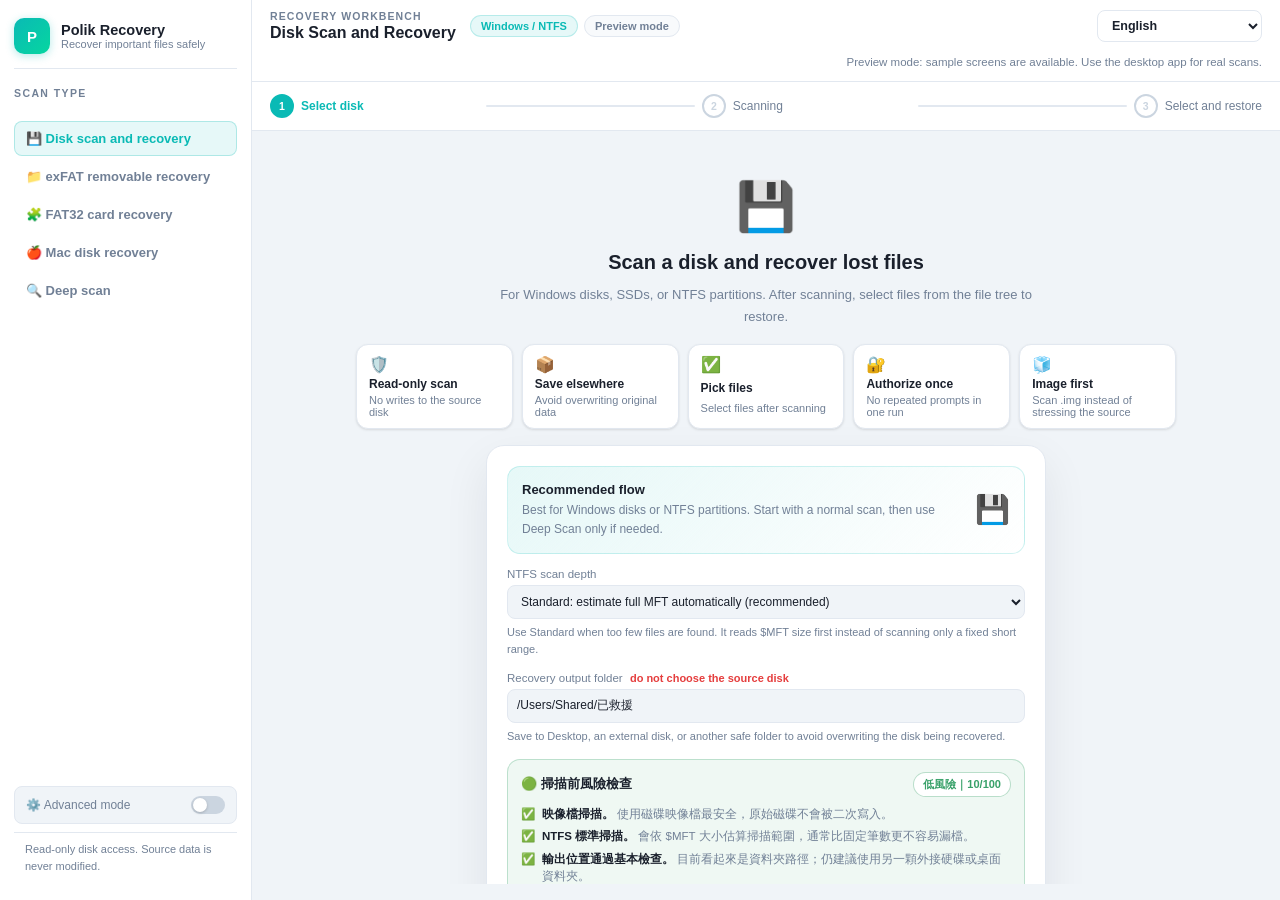
==== commit e9f666bd: "perf(frontend): virtualize recovery results" ====
--- a/product/apps/desktop-prototype/index.html
+++ b/product/apps/desktop-prototype/index.html
@@ -66,7 +66,7 @@
     .btn-side:hover{background:var(--bg);border-color:var(--accent);color:var(--accent);}
 
     /* ── Main ── */
-    .main{display:flex;flex-direction:column;background:var(--bg);min-width:0;}
+    .main{display:flex;flex-direction:column;background:var(--bg);min-width:0;min-height:0;}
     .topbar{height:60px;border-bottom:1px solid var(--border);padding:0 18px;display:flex;align-items:center;justify-content:space-between;gap:14px;background:var(--panel);flex-shrink:0;}
     .topbar h1{font-family:var(--font-ui);font-size:16px;font-weight:700;color:var(--text);}
     .toolbar{display:flex;align-items:center;gap:7px;}
@@ -141,7 +141,7 @@
     .disk-seg.data{background:#A0AEC0;border-right:0;color:#fff;}
 
     /* Browser */
-    .browser{display:grid;grid-template-columns:1.2fr 0.8fr;gap:12px;flex:1;min-height:0;overflow:hidden;}
+    .browser{display:grid;grid-template-columns:1.2fr 0.8fr;grid-template-rows:minmax(0,1fr);gap:12px;flex:1;min-height:0;overflow:hidden;}
     .pane{background:var(--panel);border:1px solid var(--border);border-radius:11px;box-shadow:var(--shadow);display:flex;flex-direction:column;min-height:0;overflow:hidden;}
     .pane-hd{padding:11px 14px;border-bottom:1px solid var(--border);display:flex;justify-content:space-between;align-items:center;gap:8px;flex-shrink:0;}
     .pane-hd strong{font-family:var(--font-ui);font-size:13px;font-weight:700;color:var(--text);}
@@ -160,6 +160,8 @@
 
     /* List view */
     .tree-row{display:grid;grid-template-columns:24px minmax(0,1fr) 72px 94px 96px 72px;gap:7px;padding:7px 9px;border-radius:7px;cursor:pointer;align-items:center;transition:all .15s;margin-bottom:2px;}
+    .virtual-list{position:relative;width:100%;}
+    .virtual-row{position:absolute!important;left:0;right:0;height:44px;box-sizing:border-box;margin-bottom:0!important;}
     .tree-row:hover{background:var(--bg);}
     .tree-row.sel{background:var(--accent-s);border-left:3px solid var(--accent);padding-left:6px;}
     .pick{width:16px;height:16px;accent-color:var(--accent);cursor:pointer;}
@@ -172,6 +174,8 @@
     .grid-wrap{padding:8px;overflow-y:auto;flex:1;min-height:0;display:none;}
     .grid-wrap.act{display:block;}
     .grid-view{display:grid;grid-template-columns:repeat(auto-fill,minmax(74px,1fr));gap:7px;}
+    .grid-view.virtual-grid{display:block;position:relative;min-height:1px;}
+    .virtual-grid .gi{position:absolute;box-sizing:border-box;margin:0;}
     .gi{display:flex;flex-direction:column;align-items:center;gap:5px;padding:9px 5px;border-radius:9px;cursor:pointer;border:1.5px solid transparent;transition:all .15s;text-align:center;position:relative;}
     .gi:hover{background:var(--bg);}
     .gi.sel{background:var(--accent-s);border-color:var(--accent);}
@@ -938,6 +942,15 @@
 // 縮圖快取：Map<entryId, base64String | 'loading' | 'error'>
 const thumbCache = new Map();
 let thumbObserver = null;
+const VIRTUAL_ROW_HEIGHT = 44;
+const VIRTUAL_GRID_ROW_HEIGHT = 92;
+const VIRTUAL_OVERSCAN = 8;
+const visibleEntryById = new Map();
+let visibleListEntries = [];
+let visibleGridEntries = [];
+const thumbnailQueue = [];
+let thumbnailInFlight = 0;
+const THUMBNAIL_CONCURRENCY = 4;
 const state = { report:{}, entries:[], selected:null, selectedIds:new Set(), lastSelectedId:null, lastRecoveryReport:null };
 
 // ── Helpers ──
@@ -2172,6 +2185,7 @@
 }
 function parseInputs(structuredEntries=null){
   scanPageTicket++;
+  thumbnailQueue.length=0;
   thumbCache.clear(); // 新掃描時清除縮圖快取
   if(thumbObserver){ thumbObserver.disconnect(); thumbObserver=null; }
   state.report=parseReport($('reportInput').value);
@@ -2336,6 +2350,9 @@
 
 function renderList(entries){
   const body=$('treeBody'); body.innerHTML='';
+  visibleListEntries=entries;
+  visibleEntryById.clear();
+  for(const entry of entries) visibleEntryById.set(String(entry.id),entry);
   if(!entries.length){
     const labels=trObj('categoryLabels');
     const hint = activeFilter==='all'
@@ -2345,93 +2362,201 @@
     return;
   }
   const heads=tr('listHead',[]);
-  body.insertAdjacentHTML('beforeend',`<div class="list-head"><span></span><span>${heads[0]}</span><span>${heads[1]}</span><span>${heads[2]}</span><span>${heads[3]}</span><span style="text-align:right">${heads[4]}</span></div>`);
-  for(const e of entries){
-    const isSel=state.selectedIds.has(e.id);
-    const cat=e.kind==='Directory'?'Directory':getCat(e.path);
-    const row=document.createElement('div');
-    row.className='tree-row'+(isSel?' sel':'');
-    row.innerHTML=`<input class="pick" type="checkbox" ${isSel?'checked':''} ${e.kind==='Directory'?'disabled':''} aria-label="${esc(trf('selectAria',{name:fname(e.path)}))}"><div class="tree-name"><span class="ico">${CAT_ICON[cat]||CAT_ICON.other}</span><span title="${esc(e.path)}">${esc(fname(e.path))}</span></div><span class="pill ${stCls(e.status)}">${stLbl(e.status)}</span><span class="pill ${qualityClass(e)}">${e.kind==='File'?qualityLabel(e):'-'}</span><span class="pill ${routeClass(e)}">${e.kind==='File'?routeLabel(e):'-'}</span><span style="font-size:11px;color:var(--muted);font-family:var(--font-mono);text-align:right;">${e.size==='-'?'-':fmtBytes(+e.size)}</span>${e.kind==='File'?'<button class="quick-rec" tabindex="-1">⚡ 立刻救回</button>':''}`;
-    row.querySelector('.pick').addEventListener('click',ev=>{ev.stopPropagation();handleEntryClick(e,ev,ev.currentTarget.checked);});
-    row.addEventListener('click',ev=>handleEntryClick(e,ev));
-    if(e.kind==='File'){
-      row.querySelector('.quick-rec')?.addEventListener('click', ev=>{ ev.stopPropagation(); quickRecover(e, row); });
+  body.insertAdjacentHTML('beforeend',`<div class="list-head"><span></span><span>${heads[0]}</span><span>${heads[1]}</span><span>${heads[2]}</span><span>${heads[3]}</span><span style="text-align:right">${heads[4]}</span></div><div class="virtual-list" style="height:${entries.length*VIRTUAL_ROW_HEIGHT}px"></div>`);
+  ensureListVirtualHandlers(body);
+  renderVirtualListWindow();
+}
+
+function ensureListVirtualHandlers(body){
+  if(body.dataset.virtualBound==='1') return;
+  body.dataset.virtualBound='1';
+  body.addEventListener('scroll',renderVirtualListWindow,{passive:true});
+  body.addEventListener('change',ev=>{
+    const pick=ev.target.closest?.('.pick');
+    if(!pick) return;
+    const row=pick.closest('[data-entry-id]');
+    const entry=row && visibleEntryById.get(String(row.dataset.entryId));
+    if(entry) handleEntryClick(entry,ev,pick.checked);
+  });
+  body.addEventListener('click',ev=>{
+    if(ev.target.closest?.('.pick')) return;
+    const row=ev.target.closest?.('[data-entry-id]');
+    const entry=row && visibleEntryById.get(String(row.dataset.entryId));
+    if(!entry) return;
+    if(ev.target.closest?.('.quick-rec')){
+      ev.stopPropagation();
+      quickRecover(entry,row);
+      return;
     }
-    body.appendChild(row);
+    handleEntryClick(entry,ev);
+  });
+}
+
+function makeListRow(e){
+  const isSel=state.selectedIds.has(e.id);
+  const cat=e.kind==='Directory'?'Directory':getCat(e.path);
+  const row=document.createElement('div');
+  row.className='tree-row virtual-row'+(isSel?' sel':'');
+  row.dataset.entryId=String(e.id);
+  row.innerHTML=`<input class="pick" type="checkbox" ${isSel?'checked':''} ${e.kind==='Directory'?'disabled':''} aria-label="${esc(trf('selectAria',{name:fname(e.path)}))}"><div class="tree-name"><span class="ico">${CAT_ICON[cat]||CAT_ICON.other}</span><span title="${esc(e.path)}">${esc(fname(e.path))}</span></div><span class="pill ${stCls(e.status)}">${stLbl(e.status)}</span><span class="pill ${qualityClass(e)}">${e.kind==='File'?qualityLabel(e):'-'}</span><span class="pill ${routeClass(e)}">${e.kind==='File'?routeLabel(e):'-'}</span><span style="font-size:11px;color:var(--muted);font-family:var(--font-mono);text-align:right;">${e.size==='-'?'-':fmtBytes(+e.size)}</span>${e.kind==='File'?'<button class="quick-rec" tabindex="-1">⚡ 立刻救回</button>':''}`;
+  return row;
+}
+
+function renderVirtualListWindow(){
+  const body=$('treeBody');
+  const canvas=body?.querySelector('.virtual-list');
+  if(!body || !canvas || !visibleListEntries.length) return;
+  const header=body.querySelector('.list-head');
+  const headerHeight=header?.offsetHeight || 32;
+  const top=Math.max(0,body.scrollTop-headerHeight);
+  const first=Math.max(0,Math.floor(top/VIRTUAL_ROW_HEIGHT)-VIRTUAL_OVERSCAN);
+  const last=Math.min(visibleListEntries.length,Math.ceil((top+body.clientHeight)/VIRTUAL_ROW_HEIGHT)+VIRTUAL_OVERSCAN);
+  canvas.replaceChildren();
+  for(let index=first;index<last;index++){
+    const row=makeListRow(visibleListEntries[index]);
+    row.style.transform=`translateY(${index*VIRTUAL_ROW_HEIGHT}px)`;
+    canvas.appendChild(row);
   }
 }
 
 function renderGrid(entries){
   const body=$('gridBody'); body.innerHTML='';
-  const imgCats = new Set(['image']);
-  for(const e of entries){
-    const isSel=state.selectedIds.has(e.id);
-    const isDel=e.status.toLowerCase()==='deleted';
-    const cat=e.kind==='Directory'?'Directory':getCat(e.path);
-    const ext=fext(e.path);
-    const isImg = e.kind==='File' && imgCats.has(cat);
-    const item=document.createElement('div');
-    item.className='gi'+(isSel?' sel':'')+(isDel?' del':'');
-    if(isImg) item.dataset.entryId=String(e.id);
-    // 若快取中有縮圖，直接顯示；否則顯示 icon（observer 會補填）
-    const cachedThumb = thumbCache.get(String(e.id));
-    const thumbContent = isImg && cachedThumb && cachedThumb!=='loading' && cachedThumb!=='error'
-      ? `<img src="data:image/jpeg;base64,${cachedThumb}" style="width:100%;height:100%;object-fit:cover;border-radius:7px;" alt="">`
-      : (CAT_ICON[cat]||CAT_ICON.other);
-    item.innerHTML=`<input class="pick" type="checkbox" ${isSel?'checked':''} ${e.kind==='Directory'?'disabled':''} aria-label="${esc(trf('selectAria',{name:fname(e.path)}))}"><div class="gi-thumb">${e.kind==='File'?`<span class="mini-q ${qualityBucket(e)}"></span>`:''}${thumbContent}${ext?`<span class="gi-badge${isDel?' del':''}">${ext}</span>`:''}</div><div class="gi-lbl" title="${esc(e.path)}">${esc(fname(e.path))}</div>${e.kind==='File'?'<button class="quick-rec-g" tabindex="-1">⚡ 立刻救回</button>':''}`;
-    item.querySelector('.pick').addEventListener('click',ev=>{ev.stopPropagation();handleEntryClick(e,ev,ev.currentTarget.checked);});
-    item.addEventListener('click',ev=>handleEntryClick(e,ev));
-    if(e.kind==='File'){
-      item.querySelector('.quick-rec-g')?.addEventListener('click', ev=>{ ev.stopPropagation(); quickRecover(e, item); });
+  visibleGridEntries=entries;
+  for(const entry of entries) visibleEntryById.set(String(entry.id),entry);
+  body.classList.add('virtual-grid');
+  body.style.height=`${Math.max(1,Math.ceil(entries.length/4)*VIRTUAL_GRID_ROW_HEIGHT)}px`;
+  ensureGridVirtualHandlers(body);
+  renderVirtualGridWindow();
+}
+
+function ensureGridVirtualHandlers(body){
+  if(body.dataset.virtualBound==='1') return;
+  body.dataset.virtualBound='1';
+  $('gridWrap').addEventListener('scroll',renderVirtualGridWindow,{passive:true});
+  body.addEventListener('change',ev=>{
+    const pick=ev.target.closest?.('.pick');
+    if(!pick) return;
+    const item=pick.closest('[data-entry-id]');
+    const entry=item && visibleEntryById.get(String(item.dataset.entryId));
+    if(entry) handleEntryClick(entry,ev,pick.checked);
+  });
+  body.addEventListener('click',ev=>{
+    if(ev.target.closest?.('.pick')) return;
+    const item=ev.target.closest?.('[data-entry-id]');
+    const entry=item && visibleEntryById.get(String(item.dataset.entryId));
+    if(!entry) return;
+    if(ev.target.closest?.('.quick-rec-g')){
+      ev.stopPropagation();
+      quickRecover(entry,item);
+      return;
     }
+    handleEntryClick(entry,ev);
+  });
+}
+
+function drainThumbnailQueue(){
+  while(thumbnailInFlight<THUMBNAIL_CONCURRENCY && thumbnailQueue.length){
+    const {el,entryId}=thumbnailQueue.shift();
+    thumbnailInFlight++;
+    const entry=state.entries.find(item=>String(item.id)===entryId);
+    const core=getTauri()?.core;
+    if(!entry || !core){
+      thumbnailInFlight--;
+      continue;
+    }
+    core.invoke('read_file_thumbnail',{
+      filePath:$('sourcePath').value.trim(),
+      mode:activeMode,
+      selectedId:entryId,
+      offset:selectedPartitionOffset,
+    }).then(b64=>{
+      thumbCache.set(entryId,b64);
+      const thumb=el.isConnected && el.querySelector('.gi-thumb');
+      if(!thumb) return;
+      const badge=thumb.querySelector('.gi-badge');
+      const miniQ=thumb.querySelector('.mini-q');
+      thumb.innerHTML='';
+      if(miniQ) thumb.appendChild(miniQ.cloneNode(true));
+      const img=document.createElement('img');
+      img.src=`data:image/jpeg;base64,${b64}`;
+      img.style.cssText='width:100%;height:100%;object-fit:cover;border-radius:7px;';
+      img.alt='';
+      thumb.appendChild(img);
+      if(badge) thumb.appendChild(badge.cloneNode(true));
+    }).catch(()=>{
+      thumbCache.set(entryId,'error');
+    }).finally(()=>{
+      thumbnailInFlight--;
+      drainThumbnailQueue();
+    });
+  }
+}
+
+function queueThumbnail(el,entryId){
+  if(!entryId || thumbCache.has(entryId)) return;
+  thumbCache.set(entryId,'loading');
+  thumbnailQueue.push({el,entryId});
+  drainThumbnailQueue();
+}
+
+function makeGridItem(e){
+  const isSel=state.selectedIds.has(e.id);
+  const isDel=e.status.toLowerCase()==='deleted';
+  const cat=e.kind==='Directory'?'Directory':getCat(e.path);
+  const ext=fext(e.path);
+  const isImg=e.kind==='File' && cat==='image';
+  const cachedThumb=thumbCache.get(String(e.id));
+  const thumbContent=isImg && cachedThumb && cachedThumb!=='loading' && cachedThumb!=='error'
+    ? `<img src="data:image/jpeg;base64,${cachedThumb}" style="width:100%;height:100%;object-fit:cover;border-radius:7px;" alt="">`
+    : (CAT_ICON[cat]||CAT_ICON.other);
+  const item=document.createElement('div');
+  item.className='gi'+(isSel?' sel':'')+(isDel?' del':'');
+  item.dataset.entryId=String(e.id);
+  if(isImg) item.dataset.thumbEntryId=String(e.id);
+  item.innerHTML=`<input class="pick" type="checkbox" ${isSel?'checked':''} ${e.kind==='Directory'?'disabled':''} aria-label="${esc(trf('selectAria',{name:fname(e.path)}))}"><div class="gi-thumb">${e.kind==='File'?`<span class="mini-q ${qualityBucket(e)}"></span>`:''}${thumbContent}${ext?`<span class="gi-badge${isDel?' del':''}">${ext}</span>`:''}</div><div class="gi-lbl" title="${esc(e.path)}">${esc(fname(e.path))}</div>${e.kind==='File'?'<button class="quick-rec-g" tabindex="-1">⚡ 立刻救回</button>':''}`;
+  return item;
+}
+
+function renderVirtualGridWindow(){
+  const body=$('gridBody');
+  if(!body || !visibleGridEntries.length) return;
+  const width=Math.max(1,body.clientWidth || $('gridWrap').clientWidth || 320);
+  const columns=Math.max(1,Math.floor((width+7)/81));
+  const rowCount=Math.ceil(visibleGridEntries.length/columns);
+  body.style.height=`${Math.max(1,rowCount*VIRTUAL_GRID_ROW_HEIGHT)}px`;
+  const scrollTop=$('gridWrap').scrollTop;
+  const firstRow=Math.max(0,Math.floor(scrollTop/VIRTUAL_GRID_ROW_HEIGHT)-VIRTUAL_OVERSCAN);
+  const lastRow=Math.ceil((scrollTop+$('gridWrap').clientHeight)/VIRTUAL_GRID_ROW_HEIGHT)+VIRTUAL_OVERSCAN;
+  const first=firstRow*columns;
+  const last=Math.min(visibleGridEntries.length,lastRow*columns);
+  body.replaceChildren();
+  for(let index=first;index<last;index++){
+    const item=makeGridItem(visibleGridEntries[index]);
+    const column=index%columns;
+    const row=Math.floor(index/columns);
+    item.style.left=`${column*100/columns}%`;
+    item.style.width=`${100/columns}%`;
+    item.style.top=`${row*VIRTUAL_GRID_ROW_HEIGHT}px`;
     body.appendChild(item);
   }
+  if(isGrid) setupThumbObserver();
 }
 
 function setupThumbObserver(){
   if(!hasTauriRuntime) return;
   if(thumbObserver) thumbObserver.disconnect();
-  thumbObserver = new IntersectionObserver(async(entries)=>{
+  thumbObserver = new IntersectionObserver(entries=>{
     for(const obs of entries){
       if(!obs.isIntersecting) continue;
       const el = obs.target;
-      const entryId = el.dataset.entryId;
+      const entryId = el.dataset.thumbEntryId;
       if(!entryId) continue;
       if(thumbCache.has(entryId)) continue; // 已有快取
-      thumbCache.set(entryId, 'loading');
       thumbObserver.unobserve(el);
-      const entry = state.entries.find(e=>String(e.id)===entryId);
-      if(!entry) continue;
-      const core = getTauri()?.core;
-      if(!core) continue;
-      try{
-        const b64 = await core.invoke('read_file_thumbnail',{
-          filePath: $('sourcePath').value.trim(),
-          mode: activeMode,
-          selectedId: entryId,
-          offset: selectedPartitionOffset,
-        });
-        thumbCache.set(entryId, b64);
-        // Update the thumb element in-place
-        const thumb = el.querySelector('.gi-thumb');
-        if(thumb){
-          const badge = thumb.querySelector('.gi-badge');
-          const miniQ = thumb.querySelector('.mini-q');
-          thumb.innerHTML='';
-          if(miniQ) thumb.appendChild(miniQ.cloneNode(true));
-          const img=document.createElement('img');
-          img.src=`data:image/jpeg;base64,${b64}`;
-          img.style.cssText='width:100%;height:100%;object-fit:cover;border-radius:7px;';
-          img.alt='';
-          thumb.appendChild(img);
-          if(badge) thumb.appendChild(badge.cloneNode(true));
-        }
-      }catch(_){
-        thumbCache.set(entryId, 'error');
-      }
+      queueThumbnail(el,entryId);
     }
   },{root: $('gridWrap'), rootMargin:'80px', threshold:0.1});
-  $$('#gridBody [data-entry-id]').forEach(el=>thumbObserver.observe(el));
+  $$('#gridBody [data-thumb-entry-id]').forEach(el=>thumbObserver.observe(el));
 }
 
 function renderDetails(){
@@ -2475,7 +2600,7 @@
   $('gridWrap').classList.add('act');
   $('btnGrid').classList.add('act');
   $('btnList').classList.remove('act');
-  setupThumbObserver(); // 切換到格子時啟動縮圖懶加載
+  renderVirtualGridWindow(); // 只建立可見格子並啟動縮圖懶加載
 });
 
 // ── Filter buttons ──
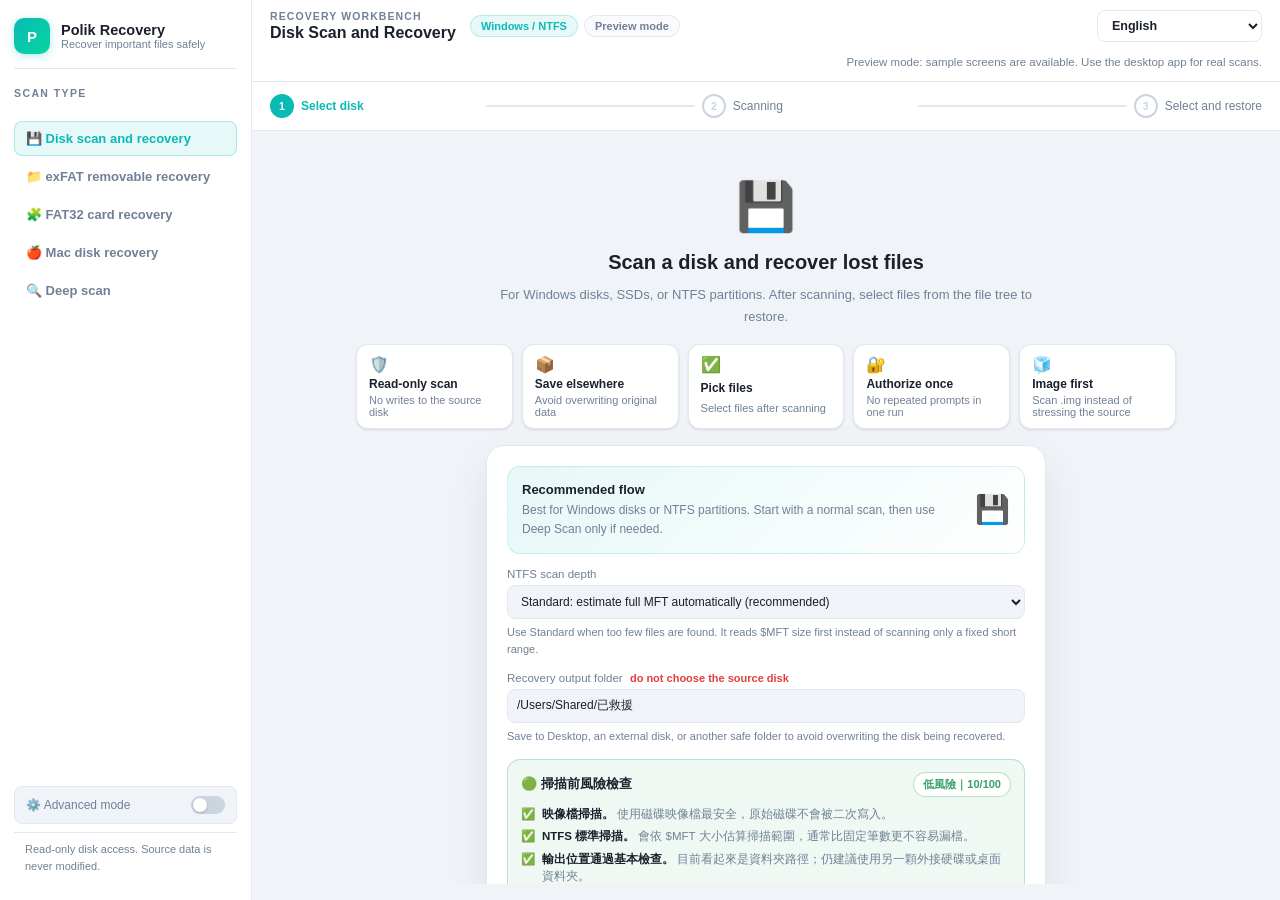
==== commit 2d5c8ef0: "Scope cancellation to operation job tokens" ====
--- a/product/apps/desktop-prototype/index.html
+++ b/product/apps/desktop-prototype/index.html
@@ -368,6 +368,11 @@
     .error-block label{display:block;font-size:10.5px;font-weight:850;color:var(--muted);margin-bottom:4px;text-transform:uppercase;letter-spacing:.04em;}
     .error-block div,.error-block pre{font-size:12px;color:var(--text);line-height:1.5;margin:0;white-space:pre-wrap;word-break:break-word;font-family:var(--font-ui);}
     .error-actions{display:flex;gap:7px;flex-wrap:wrap;padding:0 16px 14px;}
+    .app-dialog-backdrop{position:fixed;inset:0;background:rgba(16,24,40,.32);display:grid;place-items:center;padding:18px;z-index:120;}
+    .app-dialog{width:min(520px,100%);background:#fff;border:1px solid var(--border);border-radius:16px;box-shadow:0 24px 80px rgba(20,20,20,.24);padding:18px;display:grid;gap:12px;}
+    .app-dialog-title{font-size:15px;font-weight:900;color:var(--text);}
+    .app-dialog-message{font-size:12.5px;color:var(--text);line-height:1.6;white-space:pre-wrap;word-break:break-word;}
+    .app-dialog-actions{display:flex;justify-content:flex-end;gap:8px;flex-wrap:wrap;}
 
     /* v1.9 image-first workflow + ddrescue map/retry */
     .image-panel{border:1px solid rgba(10,186,181,.24);background:linear-gradient(135deg,rgba(10,186,181,.09),#fff);border-radius:13px;padding:12px 13px;display:grid;gap:9px;}
@@ -932,6 +937,7 @@
 let progressListenersReady = false;
 let hasTauriRuntime = false;
 let operationInProgress = false;
+let currentJobId = '';
 let lastImagingPlan = null;
 let lastSessionPlan = null;
 let activeSession = null;
@@ -1587,7 +1593,7 @@
 }
 async function generateDeliveryPackage(){
   if(!activeSession?.sessionDir){ setAS('尚未啟用 Session。請先建立或開啟 Session。','error'); return; }
-  const includeSuspect = confirm(`客戶交付 ZIP 預設只包含 recovered/ 完整區。\n\n是否也納入 suspect/ 可疑與 partial 檔案？\n\n一般交付建議選「取消」，除非客戶明確需要可疑殘檔。`);
+  const includeSuspect = await requestAppConfirmation(`客戶交付 ZIP 預設只包含 recovered/ 完整區。\n\n是否也納入 suspect/ 可疑與 partial 檔案？\n\n一般交付建議選「取消」，除非客戶明確需要可疑殘檔。`, '確認交付內容');
   const cmd=`python3 tools/session/session_delivery_package.py --session ${shellQ(activeSession.sessionDir)}${includeSuspect?' --include-all-suspect':''}`;
   try{ await navigator.clipboard?.writeText(cmd); }catch(_){ }
   renderActiveSession(`${cmd}
@@ -1606,13 +1612,36 @@
   try{ await core.invoke('open_report_file',{path:target}); setAS('已要求系統開啟客戶交付包資料夾。','ok'); }
   catch(err){ showFriendlyError('開啟交付資料夾失敗', err, 'Session delivery'); }
 }
-function confirmRiskBeforeScan(){
+function showAppDialog(title, message, options={}){
+  const {confirm=false, confirmLabel='確認', cancelLabel='取消'}=options;
+  return new Promise(resolve=>{
+    const backdrop=document.createElement('div');
+    backdrop.className='app-dialog-backdrop';
+    backdrop.innerHTML=`<div class="app-dialog" role="dialog" aria-modal="true" aria-labelledby="appDialogTitle">
+      <div id="appDialogTitle" class="app-dialog-title">${esc(title)}</div>
+      <div class="app-dialog-message">${esc(message)}</div>
+      <div class="app-dialog-actions">
+        <button type="button" class="ghost" data-dialog-cancel>${esc(confirm ? cancelLabel : '關閉')}</button>
+        ${confirm?`<button type="button" class="primary" data-dialog-confirm>${esc(confirmLabel)}</button>`:''}
+      </div>
+    </div>`;
+    document.body.appendChild(backdrop);
+    const finish=value=>{ backdrop.remove(); resolve(value); };
+    backdrop.querySelector('[data-dialog-cancel]').addEventListener('click',()=>finish(false));
+    backdrop.querySelector('[data-dialog-confirm]')?.addEventListener('click',()=>finish(true));
+    backdrop.addEventListener('click',event=>{ if(event.target===backdrop) finish(false); });
+    backdrop.querySelector(confirm?'[data-dialog-confirm]':'[data-dialog-cancel]').focus();
+  });
+}
+function showAppNotice(title, message){ return showAppDialog(title, message); }
+function requestAppConfirmation(message, title='請確認'){ return showAppDialog(title, message, {confirm:true}); }
+async function confirmRiskBeforeScan(){
   const risk=currentRiskAssessment();
   const hardProblem=outputDirProblem();
-  if(hardProblem){ alert('⚠️ 掃描前請先處理：\n'+hardProblem); return false; }
+  if(hardProblem){ await showAppNotice('掃描前需要處理', '⚠️ 掃描前請先處理：\n'+hardProblem); return false; }
   if(risk.level==='high'){
     const top=risk.rows.filter(r=>r.severity==='danger').slice(0,4).map(r=>`・${r.title}：${r.detail}`).join('\n');
-    return confirm(`這次救援判定為高風險（${risk.score}/100）。\n\n${top}\n\n建議先停止使用來源磁碟，最好先做映像檔再掃。仍要開始掃描嗎？`);
+    return requestAppConfirmation(`這次救援判定為高風險（${risk.score}/100）。\n\n${top}\n\n建議先停止使用來源磁碟，最好先做映像檔再掃。仍要開始掃描嗎？`, '高風險掃描確認');
   }
   return true;
 }
@@ -1626,6 +1655,13 @@
 
 function parseFriendlyError(raw, context='操作'){
   const text=String(raw||'未知錯誤');
+  try{
+    const parsed=JSON.parse(text);
+    if(parsed&&parsed.code){
+      const reason=parsed.messageZh||parsed.message_zh||'程式在這一步遇到錯誤。';
+      return {code:String(parsed.code),reason,action:'請依照詳細資訊處理；若是真實磁碟，建議先建立映像檔再掃描。',target:parsed.target||$('sourcePath')?.value||'-',tech:parsed.detail||text,context,text};
+    }
+  }catch(_){ /* legacy plain-text error */ }
   const get=(label)=>{
     const m=text.match(new RegExp(label+'：([^\n]+)'));
     return m?m[1].trim():'';
@@ -1640,7 +1676,7 @@
 function showFriendlyError(title, raw, context='操作'){
   const e=parseFriendlyError(raw, context);
   const drawer=$('errorDrawer');
-  if(!drawer){ alert(`${title}\n${raw}`); return; }
+  if(!drawer){ void showAppNotice(title, String(raw)); return; }
   $('errorTitle').textContent=`❌ ${title}`;
   $('errorSub').textContent=`${e.code}｜${e.context}`;
   $('errorBody').innerHTML=`
@@ -1987,13 +2023,17 @@
 function isUserCancelError(err){
   return String(err || '').includes('中止') || String(err || '').toLowerCase().includes('cancel');
 }
+function makeJobId(kind){
+  const entropy = globalThis.crypto?.randomUUID?.() || `${Date.now()}-${Math.random().toString(16).slice(2)}`;
+  return `${kind}-${entropy}`;
+}
 async function cancelCurrentOperation(){
   const core = getTauri()?.core;
-  if(!core || !operationInProgress){ return; }
+  if(!core || !operationInProgress || !currentJobId){ return; }
   try{
     setAS('正在送出中止要求...', 'error');
     setScanProgress('正在中止目前作業...');
-    const msg = await core.invoke('cancel_current_operation');
+    const msg = await core.invoke('cancel_current_operation',{jobId:currentJobId});
     setAS(msg || '已送出中止要求。', 'error');
   }catch(err){
     setAS(`中止作業失敗：${err}`, 'error');
@@ -2128,7 +2168,7 @@
   const api=getTauri()?.[ns];
   if(!api){
     const m=`Tauri ${ns} API 尚未載入。請開啟桌面 App；若用瀏覽器開啟 HTML，真實掃描不可用。`;
-    setAS(m,'error'); alert(m); return null;
+    setAS(m,'error'); void showAppNotice('需要桌面 App', m); return null;
   }
   return api;
 }
@@ -2648,7 +2688,7 @@
     const orig=$('copyCommand').textContent;
     $('copyCommand').textContent=tr('copied');setAS(tr('commandCopied'),'ok');
     setTimeout(()=>$('copyCommand').textContent=orig,1500);
-  }catch(err){setAS(`複製失敗：${err}`,'error');alert('複製失敗：\n'+err);}
+  }catch(err){setAS(`複製失敗：${err}`,'error');showFriendlyError('複製指令失敗', err, '複製指令');}
 });
 
 $('sourcePath').addEventListener('input',()=>{
@@ -2727,14 +2767,14 @@
       }
       renderCommand();renderRiskPanel();refreshImageWorkflowPlan();refreshSessionWorkflowPlan();updatePrimaryActions();refreshOutputIsolation();
     }
-  }catch(err){setAS(`選擇失敗：${err}`,'error');alert('選擇失敗：\n'+err);}
+  }catch(err){setAS(`選擇失敗：${err}`,'error');showFriendlyError('選擇來源失敗', err, '選擇來源');}
 });
 $('browseOutput').addEventListener('click',async()=>{
   const d=tauriAPI('dialog');if(!d)return;
   try{
     const sel=await d.open({title:'選擇還原檔案要存放的資料夾',directory:true,multiple:false,defaultPath:normalizeOutputDir($('outputPath').value)});
     if(sel){$('outputPath').value=sel;renderCommand();renderRiskPanel();refreshImageWorkflowPlan();refreshSessionWorkflowPlan();refreshOutputIsolation();setAS('已選擇儲存位置。','ok');}
-  }catch(err){setAS(`選擇失敗：${err}`,'error');alert('選擇失敗：\n'+err);}
+  }catch(err){setAS(`選擇失敗：${err}`,'error');showFriendlyError('選擇輸出位置失敗', err, '選擇輸出位置');}
 });
 
 function ntfsScanCount(){
@@ -2754,30 +2794,33 @@
   }
   if(isRawDevicePath(fp)){
     setAS('實體磁碟不可直接掃描，請先建立唯讀映像檔。','error');
-    alert('為保護原始磁碟，請先用 ddrescue 或 hdiutil 建立映像檔，再選擇 .img。');
+    void showAppNotice('需要先建立映像檔', '為保護原始磁碟，請先用 ddrescue 或 hdiutil 建立映像檔，再選擇 .img。');
     return;
   }
   const isolationProblem=outputIsolationProblem();
   if(isolationProblem){
     setAS(isolationProblem,'error');
-    alert(isolationProblem);
+    void showAppNotice('輸出位置需要調整', isolationProblem);
     return;
   }
-  if(!confirmRiskBeforeScan()) return;
+  if(!(await confirmRiskBeforeScan())) return;
+  const jobId=makeJobId('scan');
+  currentJobId=jobId;
   const btns=scanButtons();
   const orig=btns.map(b=>[b,b.textContent]);
   btns.forEach(b=>{b.textContent='⏳ 掃描中...';b.disabled=true;});
   setStep(2);setOperationBusy(true, '正在準備掃描...');setAS('正在檢查映像檔與輸出實體磁碟身分...');
   try{
     const scanCount = activeMode==='ntfs' ? ntfsScanCount() : 0;
-    const res=await core.invoke('run_recovery_scan',{filePath:fp,mode:activeMode,offset:selectedPartitionOffset,count:scanCount});
+    const res=await core.invoke('run_recovery_scan',{filePath:fp,mode:activeMode,offset:selectedPartitionOffset,count:scanCount,jobId});
     $('reportInput').value=res.report;$('vfsInput').value=res.vfs;
     parseInputs(res.entries);void loadRemainingScanPages(res);setAS(activeMode==='carver'?'掃描成功：已自動過濾未通過檔案結構檢查的碎片。':activeMode==='apfs'?'APFS 掃描成功：未加密 extent 可嘗試提取；partial 會隔離到 suspect/。':'掃描成功，請勾選要還原的檔案。','ok');
   }catch(err){
     setStep(1);
     if(isUserCancelError(err)){ setAS('已中止掃描。','error'); }
-    else { setAS(`掃描失敗：${err}`,'error');alert('❌ 掃描失敗：\n'+err); }
+    else { setAS(`掃描失敗：${err}`,'error');showFriendlyError('掃描失敗', err, '掃描'); }
   }finally{
+    if(currentJobId===jobId) currentJobId='';
     setOperationBusy(false);
     orig.forEach(([b,t])=>{b.textContent=t;b.disabled=false;});
     updatePrimaryActions();
@@ -2789,18 +2832,22 @@
 async function quickRecover(entry, el){
   const core=getTauri()?.core;
   if(!core){ setAS('此功能需要桌面 App 模式。','error'); return; }
+  if(operationInProgress){ setAS('已有另一個掃描／還原作業進行中，請先等待或取消。','error'); return; }
   if(entry.kind==='Directory'){ setAS('資料夾無法單獨救回，請展開後選擇檔案。','error'); return; }
   const outDir = normalizeOutputDir($('outputPath').value.trim() || defaultRecoveryDir);
   const outPath = buildOutputPath(outDir, entry);
   // 顯示確認對話框，預填輸出路徑
-  const confirmed = confirm(
+  const confirmed = await requestAppConfirmation(
     trf('quickRecoverConfirm',{name:fname(entry.path), size:entry.size==='-'?tr('quickRecoverUnknownSize'):fmtBytes(+entry.size), path:outPath},
       `立刻救回這個檔案？\n\n檔案：${fname(entry.path)}\n大小：${entry.size==='-'?'未知':fmtBytes(+entry.size)}\n輸出：${outPath}\n\n按「確認」開始。`)
-  );
+  , '快速救回確認');
   if(!confirmed) return;
   // 按鈕改為進行中狀態
   const btns = el.querySelectorAll('.quick-rec, .quick-rec-g');
   btns.forEach(b=>{ b.textContent='⏳'; b.disabled=true; });
+  const jobId=makeJobId('extract');
+  currentJobId=jobId;
+  setOperationBusy(true, '正在準備單一檔案救回...');
   setAS(`正在救回 ${fname(entry.path)}...`);
   try{
     const msg = await core.invoke('run_recovery_extract',{
@@ -2809,6 +2856,7 @@
       offset: selectedPartitionOffset,
       selectedId: String(entry.id),
       outputPath: outPath,
+      jobId,
     });
     el.classList.add('rec-ok');
     btns.forEach(b=>{ b.textContent='✅'; b.disabled=false; });
@@ -2816,21 +2864,27 @@
   }catch(err){
     btns.forEach(b=>{ b.textContent='⚡ 立刻救回'; b.disabled=false; });
     showFriendlyError(`救回 ${fname(entry.path)} 失敗`, err, '單一救回');
-  }
-}
-
-function doExtract(){
+  }finally{
+    if(currentJobId===jobId) currentJobId='';
+    setOperationBusy(false);
+  }
+}
+
+async function doExtract(){
   const core=tauriAPI('core');if(!core)return;
   const files=selectedFiles();
-  if(!files.length){alert('請先從清單中勾選要還原的檔案！');return;}
+  if(!files.length){await showAppNotice('尚未選擇檔案', '請先從清單中勾選要還原的檔案！');return;}
   const selectedStats=selectedBucketStats();
   if((selectedStats.partial+selectedStats.fragments)>0){
-    const ok=confirm(`你選了 ${selectedStats.partial} 個部分救援、${selectedStats.fragments} 個低信心碎片。\n\n這些檔案很可能打不開，程式會隔離到 suspect/，不會放進 recovered/。仍要繼續嗎？`);
+    const ok=await requestAppConfirmation(`你選了 ${selectedStats.partial} 個部分救援、${selectedStats.fragments} 個低信心碎片。\n\n這些檔案很可能打不開，程式會隔離到 suspect/，不會放進 recovered/。仍要繼續嗎？`, '低信心檔案還原確認');
     if(!ok) return;
   }
   const fp=$('sourcePath').value.trim();
   const outProblem=outputDirProblem();
-  if(outProblem){ alert('⚠️ 儲存位置需要調整：\n'+outProblem); setAS(outProblem,'error'); return; }
+  if(outProblem){ await showAppNotice('儲存位置需要調整', '⚠️ 儲存位置需要調整：\n'+outProblem); setAS(outProblem,'error'); return; }
+  if(operationInProgress){ setAS('已有另一個掃描／還原作業進行中，請先等待或取消。','error'); return; }
+  const jobId=makeJobId('extract');
+  currentJobId=jobId;
   extractButtons().forEach(b=>{b.textContent='⏳ 還原中...';b.disabled=true;});
   (async()=>{
     setOperationBusy(true, '正在準備批次還原...');
@@ -2839,16 +2893,17 @@
       selectedId:String(entry.id),
       outputPath:buildOutputPath($('outputPath').value.trim(), entry)
     }));
-    const done=await core.invoke('run_recovery_extract_batch',{filePath:fp,mode:activeMode,offset:selectedPartitionOffset,items});
+    const done=await core.invoke('run_recovery_extract_batch',{filePath:fp,mode:activeMode,offset:selectedPartitionOffset,items,jobId});
     const report=parseRecoveryResult(done, files);
     setAS(`100% - 還原完成：完整成功 ${report.success} 個，隔離 ${report.quarantine} 個，略過 ${report.skipped} 個`,'ok');
     renderRecoveryReport(report);
   })()
     .catch(err=>{
       if(isUserCancelError(err)){ setAS('已中止還原。','error'); }
-      else { setAS(`還原失敗：${err}`,'error');alert('❌ 還原失敗：\n'+err); }
+      else { setAS(`還原失敗：${err}`,'error');showFriendlyError('還原失敗', err, '批次還原'); }
     })
     .finally(()=>{
+      if(currentJobId===jobId) currentJobId='';
       setOperationBusy(false);
       extractButtons().forEach(b=>{b.textContent='💾 還原選取的檔案';b.disabled=false;});
       updatePrimaryActions();
@@ -2895,7 +2950,7 @@
   renderActiveSession();
 }catch(err){
   setAS(`介面初始化失敗：${err}`,'error');
-  alert('介面初始化失敗：\n'+err);
+  void showAppNotice('介面初始化失敗', String(err));
 }
 </script>
 </body>
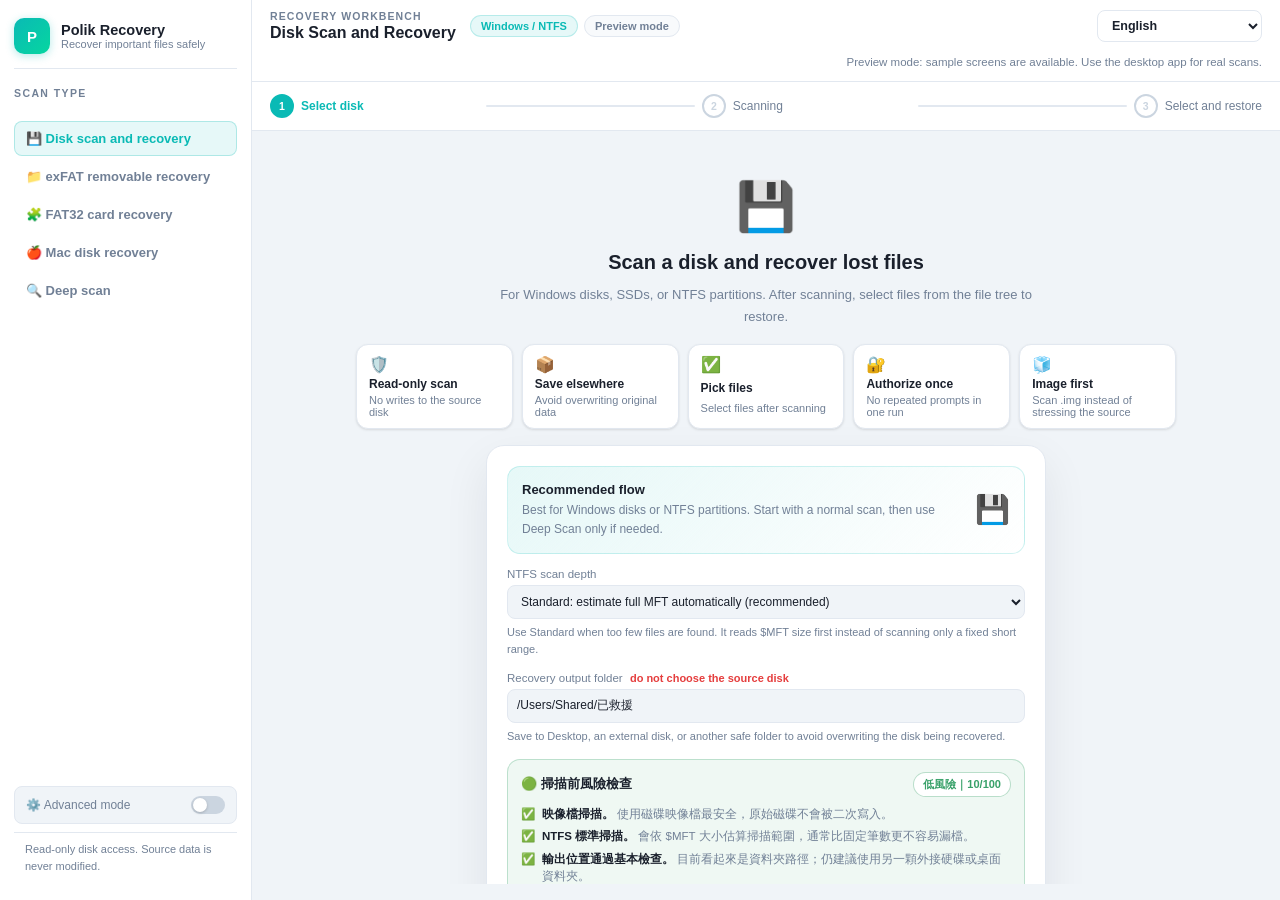
==== commit 433184a0: "fix(desktop-ui): reset mode results and simplify advanced flow" ====
--- a/product/apps/desktop-prototype/index.html
+++ b/product/apps/desktop-prototype/index.html
@@ -4,392 +4,7 @@
   <meta charset="utf-8">
   <meta name="viewport" content="width=device-width, initial-scale=1">
   <title>Polik Recovery</title>
-  <style>
-    :root {
-      --bg:          #F0F4F8;
-      --panel:       #FFFFFF;
-      --border:      #E2E8F0;
-      --text:        #1A202C;
-      --muted:       #718096;
-      --accent:      #0abab5;
-      --accent-h:    #089e99;
-      --accent-s:    rgba(10,186,181,0.10);
-      --danger:      #E53E3E;
-      --danger-s:    rgba(229,62,62,0.10);
-      --success:     #38A169;
-      --warn:        #D69E2E;
-      --shadow:      0 1px 3px rgba(0,0,0,.08),0 1px 2px rgba(0,0,0,.04);
-      --panel-2:     #F8FAFC;
-      --warn-s:      rgba(214,158,46,0.10);
-      --shadow-lg:   0 18px 45px rgba(15,23,42,.08);
-      --font-ui:     -apple-system,BlinkMacSystemFont,'Segoe UI','Noto Sans TC','Microsoft JhengHei',sans-serif;
-      --font-body:   -apple-system,BlinkMacSystemFont,'Segoe UI','Noto Sans TC','Microsoft JhengHei',sans-serif;
-      --font-mono:   'SFMono-Regular','Cascadia Mono','JetBrains Mono','Fira Code',monospace;
-    }
-    *{box-sizing:border-box;margin:0;padding:0;}
-    body{background:var(--bg);color:var(--text);font-family:var(--font-body);min-height:100vh;display:flex;flex-direction:column;overflow:hidden;}
-    ::-webkit-scrollbar{width:6px;height:6px;}
-    ::-webkit-scrollbar-track{background:transparent;}
-    ::-webkit-scrollbar-thumb{background:var(--accent);border-radius:4px;opacity:.5;}
-
-    /* ── Layout ── */
-    .app{display:grid;grid-template-columns:252px minmax(0,1fr) 320px;height:100vh;min-height:0;}
-    body:not(.adv) .app{grid-template-columns:252px minmax(0,1fr);}
-    body:not(.adv) .right{display:none;}
-
-    /* ── Advanced-only ── */
-    .ao{display:none!important;}
-    .adv .ao{display:block!important;}
-    .adv .ao.ifx{display:inline-flex!important;}
-    .adv .ao.ibl{display:inline-block!important;}
-
-    /* ── Sidebar ── */
-    .sidebar{background:var(--panel);border-right:1px solid var(--border);padding:18px 14px;display:flex;flex-direction:column;gap:18px;overflow-y:auto;}
-    .brand{display:flex;align-items:center;gap:11px;padding-bottom:14px;border-bottom:1px solid var(--border);}
-    .brand-logo{width:36px;height:36px;border-radius:10px;background:linear-gradient(135deg,#0abab5,#06d6a0);display:grid;place-items:center;color:#fff;font-weight:800;font-size:15px;font-family:var(--font-ui);box-shadow:0 2px 8px rgba(10,186,181,.3);}
-    .brand-text strong{display:block;font-family:var(--font-ui);font-size:14.5px;font-weight:700;color:var(--text);}
-    .brand-text span{display:block;font-size:11px;color:var(--muted);}
-    .nl{font-size:10.5px;text-transform:uppercase;letter-spacing:1.4px;color:var(--muted);margin-bottom:4px;font-weight:600;}
-    nav.nav{display:grid;gap:3px;}
-    nav.nav button{border:1px solid transparent;background:transparent;color:var(--muted);text-align:left;padding:9px 11px;border-radius:8px;cursor:pointer;display:flex;align-items:center;gap:9px;font-family:var(--font-ui);font-size:13px;font-weight:600;transition:all .15s;}
-    nav.nav button:hover{background:var(--bg);color:var(--text);}
-    nav.nav button.active{background:var(--accent-s);border-color:rgba(10,186,181,.25);color:var(--accent);}
-    .sidebar-foot{margin-top:auto;display:flex;flex-direction:column;gap:8px;}
-    .adv-row{display:flex;align-items:center;justify-content:space-between;padding:9px 11px;border:1px solid var(--border);border-radius:8px;background:var(--bg);cursor:pointer;user-select:none;}
-    .adv-row span{font-size:12px;color:var(--muted);font-weight:500;}
-    .tog{width:34px;height:18px;background:#CBD5E0;border-radius:9px;position:relative;transition:background .2s;flex-shrink:0;}
-    .tog::after{content:'';position:absolute;top:2px;left:2px;width:14px;height:14px;border-radius:50%;background:#fff;transition:transform .2s;box-shadow:0 1px 3px rgba(0,0,0,.2);}
-    .tog.on{background:var(--accent);}
-    .tog.on::after{transform:translateX(16px);}
-    .sidebar-note{font-size:11px;color:var(--muted);line-height:1.5;padding:8px 11px;border-top:1px solid var(--border);}
-    .btn-side{width:100%;border:1px solid var(--border);background:transparent;color:var(--muted);padding:8px;border-radius:8px;cursor:pointer;font-size:12px;font-weight:500;display:flex;align-items:center;justify-content:center;gap:7px;transition:all .15s;}
-    .btn-side:hover{background:var(--bg);border-color:var(--accent);color:var(--accent);}
-
-    /* ── Main ── */
-    .main{display:flex;flex-direction:column;background:var(--bg);min-width:0;min-height:0;}
-    .topbar{height:60px;border-bottom:1px solid var(--border);padding:0 18px;display:flex;align-items:center;justify-content:space-between;gap:14px;background:var(--panel);flex-shrink:0;}
-    .topbar h1{font-family:var(--font-ui);font-size:16px;font-weight:700;color:var(--text);}
-    .toolbar{display:flex;align-items:center;gap:7px;}
-    .lang-select{border:1px solid var(--border);background:var(--panel);color:var(--text);border-radius:8px;padding:7px 28px 7px 10px;font-size:12.5px;font-weight:700;max-width:165px;}
-    .lang-select:focus{outline:2px solid rgba(10,186,181,.22);border-color:var(--accent);}
-    .btn{border:1px solid var(--border);background:var(--panel);color:var(--muted);border-radius:8px;padding:7px 13px;cursor:pointer;font-size:12.5px;font-weight:600;display:inline-flex;align-items:center;gap:6px;transition:all .15s;white-space:nowrap;}
-    .btn:hover{background:var(--bg);border-color:var(--accent);color:var(--accent);}
-    .btn.primary{background:var(--accent);border-color:var(--accent);color:#fff;font-weight:700;}
-    .btn.primary:hover{background:var(--accent-h);border-color:var(--accent-h);}
-    .btn.primary:disabled{opacity:.6;cursor:not-allowed;}
-    .btn.success{background:var(--success);border-color:var(--success);color:#fff;font-weight:700;}
-    .btn.success:hover{background:#2f855a;border-color:#2f855a;}
-    .as{font-size:11.5px;color:var(--muted);min-height:15px;}
-    .as.ok{color:var(--success);}
-    .as.error{color:var(--danger);}
-
-    /* ── Wizard steps ── */
-    .wizard{display:flex;align-items:center;padding:12px 18px;background:var(--panel);border-bottom:1px solid var(--border);flex-shrink:0;gap:0;}
-    .wi{display:flex;align-items:center;gap:7px;}
-    .wi:last-child{flex:none;}
-    .wi{flex:1;}
-    .wdot{width:24px;height:24px;border-radius:50%;border:2px solid #CBD5E0;display:grid;place-items:center;font-size:10.5px;font-weight:700;color:#CBD5E0;flex-shrink:0;transition:all .2s;}
-    .wdot.act{border-color:var(--accent);background:var(--accent);color:#fff;}
-    .wdot.dn{border-color:var(--accent);background:var(--accent-s);color:var(--accent);}
-    .wlbl{font-size:12px;font-weight:500;color:var(--muted);transition:color .2s;white-space:nowrap;}
-    .wlbl.act{color:var(--accent);font-weight:600;}
-    .wline{flex:1;height:2px;background:var(--border);margin:0 7px;border-radius:1px;transition:background .3s;}
-    .wline.dn{background:var(--accent);}
-
-    /* ── Scan view ── */
-    .scan-view{display:none;flex-direction:column;align-items:center;justify-content:center;gap:18px;padding:56px 24px;text-align:center;flex:1;}
-    .scan-view.act{display:flex;}
-    .scan-icon{font-size:52px;animation:pulse 1.6s ease-in-out infinite;}
-    @keyframes pulse{0%,100%{transform:scale(1);}50%{transform:scale(1.1);}}
-    .scan-title{font-family:var(--font-ui);font-size:20px;font-weight:700;color:var(--text);}
-    .scan-sub{font-size:13px;color:var(--muted);line-height:1.65;max-width:400px;}
-    .scan-bar{width:100%;max-width:460px;height:7px;background:var(--border);border-radius:4px;overflow:hidden;}
-    .scan-fill{height:100%;width:0%;margin-left:0;background:var(--accent);border-radius:4px;transition:width .25s ease, margin-left .25s ease;}
-    .scan-fill.indeterminate{animation:scanA 2.2s ease-in-out infinite;}
-    @keyframes scanA{0%{width:8%;margin-left:0;}50%{width:55%;margin-left:22%;}100%{width:8%;margin-left:92%;}}
-    .scan-status{font-size:12px;color:var(--muted);}
-    .scan-actions{display:flex;gap:8px;align-items:center;justify-content:center;flex-wrap:wrap;}
-    .scan-tip{font-size:11px;color:var(--muted);max-width:480px;line-height:1.55;}
-
-    /* ── Workspace ── */
-    .workspace{padding:16px 18px;display:flex;flex-direction:column;gap:14px;flex:1;min-height:0;overflow:hidden;}
-
-    /* Step 1 / empty state */
-    .empty{flex:1;display:flex;flex-direction:column;align-items:center;justify-content:flex-start;text-align:center;padding:32px 24px;gap:16px;overflow-y:auto;}
-    .empty-icon{font-size:48px;}
-    .empty-title{font-family:var(--font-ui);font-size:20px;font-weight:700;color:var(--text);}
-    .empty-hint{font-size:12px;color:var(--muted);padding:9px 15px;background:var(--panel);border:1px solid var(--border);border-radius:8px;}
-    .s1-card{background:var(--panel);border:1px solid var(--border);border-radius:14px;padding:20px;display:flex;flex-direction:column;gap:14px;width:100%;max-width:440px;box-shadow:var(--shadow);text-align:left;}
-    .s1-scan{width:100%;justify-content:center;padding:11px;font-size:14px;border-radius:9px;margin-top:2px;}
-
-    /* Step 3 content */
-    #s3{display:none;flex-direction:column;gap:14px;flex:1;min-height:0;overflow:hidden;}
-
-    /* Metrics */
-    .metrics{display:grid;grid-template-columns:repeat(4,1fr);gap:11px;}
-    .metric{background:var(--panel);border:1px solid var(--border);border-radius:11px;padding:13px 15px;box-shadow:var(--shadow);}
-    .metric span{color:var(--muted);font-size:11px;display:block;margin-bottom:5px;}
-    .metric strong{font-family:var(--font-ui);font-size:21px;font-weight:700;color:var(--text);}
-
-    /* Disk strip */
-    .disk-strip{background:var(--panel);border:1px solid var(--border);border-radius:11px;padding:13px 15px;box-shadow:var(--shadow);}
-    .disk-head{display:flex;justify-content:space-between;font-size:11px;color:var(--muted);margin-bottom:9px;font-family:var(--font-mono);}
-    .disk-bar{height:26px;border:1px solid var(--border);border-radius:5px;overflow:hidden;display:grid;grid-template-columns:1fr 2fr 3fr;background:#EDF2F7;}
-    .disk-seg{display:flex;align-items:center;justify-content:center;border-right:1px solid rgba(255,255,255,.3);font-size:11px;font-weight:700;white-space:nowrap;overflow:hidden;text-overflow:ellipsis;min-width:0;}
-    .disk-seg.boot{background:var(--accent);color:#fff;}
-    .disk-seg.mft{background:#667eea;color:#fff;}
-    .disk-seg.data{background:#A0AEC0;border-right:0;color:#fff;}
-
-    /* Browser */
-    .browser{display:grid;grid-template-columns:1.2fr 0.8fr;grid-template-rows:minmax(0,1fr);gap:12px;flex:1;min-height:0;overflow:hidden;}
-    .pane{background:var(--panel);border:1px solid var(--border);border-radius:11px;box-shadow:var(--shadow);display:flex;flex-direction:column;min-height:0;overflow:hidden;}
-    .pane-hd{padding:11px 14px;border-bottom:1px solid var(--border);display:flex;justify-content:space-between;align-items:center;gap:8px;flex-shrink:0;}
-    .pane-hd strong{font-family:var(--font-ui);font-size:13px;font-weight:700;color:var(--text);}
-    .pane-hd-r{display:flex;align-items:center;gap:5px;}
-    .pane-body{padding:7px;overflow-y:auto;flex:1;min-height:0;}
-
-    /* Filter bar */
-    .filter-bar{display:flex;gap:5px;padding:7px 11px;border-bottom:1px solid var(--border);overflow-x:auto;flex-shrink:0;}
-    .fb{border:1px solid var(--border);background:transparent;color:var(--muted);border-radius:20px;padding:3px 11px;font-size:11.5px;font-weight:500;cursor:pointer;white-space:nowrap;transition:all .15s;}
-    .fb:hover{border-color:var(--accent);color:var(--accent);}
-    .fb.act{background:var(--accent);border-color:var(--accent);color:#fff;font-weight:600;}
-
-    /* View toggle */
-    .vtbtn{border:1px solid var(--border);background:transparent;color:var(--muted);border-radius:6px;padding:3px 7px;cursor:pointer;font-size:13px;transition:all .15s;}
-    .vtbtn:hover,.vtbtn.act{border-color:var(--accent);color:var(--accent);background:var(--accent-s);}
-
-    /* List view */
-    .tree-row{display:grid;grid-template-columns:24px minmax(0,1fr) 72px 94px 96px 72px;gap:7px;padding:7px 9px;border-radius:7px;cursor:pointer;align-items:center;transition:all .15s;margin-bottom:2px;}
-    .virtual-list{position:relative;width:100%;}
-    .virtual-row{position:absolute!important;left:0;right:0;height:44px;box-sizing:border-box;margin-bottom:0!important;}
-    .tree-row:hover{background:var(--bg);}
-    .tree-row.sel{background:var(--accent-s);border-left:3px solid var(--accent);padding-left:6px;}
-    .pick{width:16px;height:16px;accent-color:var(--accent);cursor:pointer;}
-    .tree-name{min-width:0;overflow:hidden;text-overflow:ellipsis;white-space:nowrap;display:flex;align-items:center;gap:7px;font-size:12.5px;}
-    .ico{font-size:13.5px;}
-    #treeBody{padding:7px;}
-    #treeBody.hidden{display:none;}
-
-    /* Grid view */
-    .grid-wrap{padding:8px;overflow-y:auto;flex:1;min-height:0;display:none;}
-    .grid-wrap.act{display:block;}
-    .grid-view{display:grid;grid-template-columns:repeat(auto-fill,minmax(74px,1fr));gap:7px;}
-    .grid-view.virtual-grid{display:block;position:relative;min-height:1px;}
-    .virtual-grid .gi{position:absolute;box-sizing:border-box;margin:0;}
-    .gi{display:flex;flex-direction:column;align-items:center;gap:5px;padding:9px 5px;border-radius:9px;cursor:pointer;border:1.5px solid transparent;transition:all .15s;text-align:center;position:relative;}
-    .gi:hover{background:var(--bg);}
-    .gi.sel{background:var(--accent-s);border-color:var(--accent);}
-    .gi.del{opacity:.5;}
-    .gi .pick{position:absolute;top:5px;left:5px;background:#fff;}
-    .gi-thumb{width:46px;height:46px;border-radius:8px;background:var(--bg);border:1px solid var(--border);display:grid;place-items:center;font-size:21px;position:relative;flex-shrink:0;}
-    .gi-badge{position:absolute;bottom:-5px;right:-5px;background:var(--accent);color:#fff;font-size:7.5px;font-weight:700;padding:1px 3px;border-radius:3px;text-transform:uppercase;line-height:1.4;}
-    .gi-badge.del{background:var(--danger);}
-    .gi-lbl{font-size:10px;color:var(--text);max-width:70px;overflow:hidden;text-overflow:ellipsis;white-space:nowrap;}
-
-    /* Pills */
-    .pill{border-radius:11px;padding:2px 8px;font-size:10.5px;font-weight:600;text-align:center;background:var(--bg);color:var(--muted);border:1px solid var(--border);white-space:nowrap;}
-    .pill.del{background:var(--danger-s);color:var(--danger);border-color:rgba(229,62,62,.2);}
-    .pill.ok{background:rgba(56,161,105,.1);color:var(--success);border-color:rgba(56,161,105,.2);}
-    .pill.q-high{background:rgba(56,161,105,.1);color:var(--success);border-color:rgba(56,161,105,.22);}
-    .pill.q-medium{background:rgba(214,158,46,.1);color:var(--warn);border-color:rgba(214,158,46,.26);}
-    .pill.q-low{background:rgba(229,62,62,.08);color:var(--danger);border-color:rgba(229,62,62,.22);}
-
-    /* Quality routing */
-    .quality-summary{display:grid;grid-template-columns:repeat(4,minmax(0,1fr));gap:10px;}
-    .qcard{background:var(--panel);border:1px solid var(--border);border-radius:12px;padding:12px 13px;box-shadow:var(--shadow);display:grid;gap:4px;position:relative;overflow:hidden;}
-    .qcard::before{content:'';position:absolute;left:0;top:0;bottom:0;width:4px;background:var(--border);}
-    .qcard.complete::before{background:var(--success);}
-    .qcard.possible::before{background:var(--warn);}
-    .qcard.partial::before{background:#805AD5;}
-    .qcard.fragments::before{background:var(--danger);}
-    .qcard span{font-size:10.5px;color:var(--muted);font-weight:700;letter-spacing:.3px;text-transform:uppercase;}
-    .qcard strong{font-family:var(--font-ui);font-size:19px;color:var(--text);}
-    .qcard small{font-size:10.5px;color:var(--muted);line-height:1.35;}
-    .quality-note{border:1px solid rgba(10,186,181,.22);background:var(--accent-s);color:#087c78;border-radius:10px;padding:9px 11px;font-size:11.5px;line-height:1.55;}
-
-    /* v1.1 pre-scan risk assessment */
-    .risk-panel{border:1px solid var(--border);background:var(--panel-2);border-radius:13px;padding:12px 13px;display:grid;gap:9px;}
-    .risk-panel.low{border-color:rgba(56,161,105,.28);background:rgba(56,161,105,.08);}
-    .risk-panel.medium{border-color:rgba(214,158,46,.32);background:rgba(214,158,46,.10);}
-    .risk-panel.high{border-color:rgba(229,62,62,.30);background:rgba(229,62,62,.08);}
-    .risk-head{display:flex;align-items:center;justify-content:space-between;gap:10px;}
-    .risk-title{font-weight:800;font-size:13px;color:var(--text);display:flex;align-items:center;gap:7px;}
-    .risk-score{font-family:var(--font-ui);font-size:11px;font-weight:800;border-radius:999px;padding:4px 9px;border:1px solid var(--border);background:#fff;color:var(--muted);white-space:nowrap;}
-    .risk-panel.low .risk-score{border-color:rgba(56,161,105,.35);color:var(--success);}
-    .risk-panel.medium .risk-score{border-color:rgba(214,158,46,.35);color:var(--warn);}
-    .risk-panel.high .risk-score{border-color:rgba(229,62,62,.35);color:var(--danger);}
-    .risk-body{display:grid;gap:6px;}
-    .risk-row{font-size:11.5px;line-height:1.45;color:var(--muted);display:flex;gap:7px;align-items:flex-start;}
-    .risk-row strong{color:var(--text);}
-    .risk-row.warn strong{color:var(--warn);}
-    .risk-row.danger strong{color:var(--danger);}
-    .risk-actions{display:flex;gap:6px;flex-wrap:wrap;}
-    .risk-chip{font-size:10.5px;font-weight:700;border-radius:999px;border:1px solid var(--border);background:#fff;padding:4px 8px;color:var(--muted);}
-    .risk-chip.good{color:var(--success);border-color:rgba(56,161,105,.28);}
-    .risk-chip.warn{color:var(--warn);border-color:rgba(214,158,46,.32);}
-    .risk-chip.danger{color:var(--danger);border-color:rgba(229,62,62,.28);}
-    .pill.route-recovered{background:rgba(56,161,105,.10);color:var(--success);border-color:rgba(56,161,105,.22);}
-    .pill.route-possible{background:rgba(214,158,46,.10);color:var(--warn);border-color:rgba(214,158,46,.26);}
-    .pill.route-partial{background:rgba(128,90,213,.10);color:#6B46C1;border-color:rgba(128,90,213,.24);}
-    .pill.route-fragments{background:rgba(229,62,62,.08);color:var(--danger);border-color:rgba(229,62,62,.22);}
-    .gi .mini-q{position:absolute;left:-4px;top:-4px;width:14px;height:14px;border-radius:999px;border:2px solid var(--panel);background:var(--border);}
-    .gi .mini-q.complete{background:var(--success);}
-    .gi .mini-q.possible{background:var(--warn);}
-    .gi .mini-q.partial{background:#805AD5;}
-    .gi .mini-q.fragments{background:var(--danger);}
-
-
-    /* Restore completion drawer */
-    .recovery-drawer{position:fixed;right:18px;bottom:18px;width:min(620px,calc(100vw - 36px));max-height:min(78vh,720px);background:var(--panel);border:1px solid var(--border);border-radius:16px;box-shadow:0 24px 70px rgba(15,23,42,.18);z-index:60;display:none;flex-direction:column;overflow:hidden;}
-    .recovery-drawer.show{display:flex;animation:drawerIn .18s ease-out;}
-    @keyframes drawerIn{from{opacity:0;transform:translateY(12px) scale(.98);}to{opacity:1;transform:translateY(0) scale(1);}}
-    .recovery-hd{padding:14px 16px;border-bottom:1px solid var(--border);display:flex;align-items:flex-start;justify-content:space-between;gap:12px;background:linear-gradient(135deg,var(--accent-s),rgba(255,255,255,.75));}
-    .recovery-kicker{font-size:10.5px;color:#087c78;font-weight:800;letter-spacing:.9px;text-transform:uppercase;}
-    .recovery-title{font-family:var(--font-ui);font-size:16px;color:var(--text);margin-top:2px;}
-    .drawer-close{border:1px solid var(--border);background:var(--panel);color:var(--muted);border-radius:9px;width:30px;height:30px;cursor:pointer;font-size:18px;line-height:1;}
-    .drawer-close:hover{border-color:var(--danger);color:var(--danger);background:var(--danger-s);}
-    .recovery-body{padding:14px 16px;overflow:auto;display:grid;gap:13px;}
-    .recovery-summary{display:grid;grid-template-columns:repeat(4,minmax(0,1fr));gap:8px;}
-    .rcard{border:1px solid var(--border);border-radius:12px;padding:10px;background:var(--panel-2);display:grid;gap:3px;}
-    .rcard span{font-size:10px;color:var(--muted);font-weight:800;letter-spacing:.3px;}
-    .rcard strong{font-size:20px;font-family:var(--font-ui);}
-    .rcard.ok strong{color:var(--success);}.rcard.q strong{color:var(--warn);}.rcard.skip strong{color:var(--danger);}.rcard.total strong{color:var(--text);}
-    .recovery-actions{display:flex;gap:8px;flex-wrap:wrap;align-items:center;}
-    .recovery-note{border:1px solid rgba(10,186,181,.22);background:var(--accent-s);color:#087c78;border-radius:10px;padding:9px 11px;font-size:11.5px;line-height:1.55;}
-    .recovery-table-wrap{border:1px solid var(--border);border-radius:12px;overflow:hidden;background:#fff;}
-    .recovery-table{width:100%;border-collapse:collapse;font-size:11.5px;}
-    .recovery-table th{background:var(--panel-2);color:var(--muted);text-align:left;padding:8px 9px;border-bottom:1px solid var(--border);font-size:10px;text-transform:uppercase;letter-spacing:.4px;}
-    .recovery-table td{padding:9px;border-bottom:1px solid var(--border);vertical-align:top;}
-    .recovery-table tr:last-child td{border-bottom:0;}
-    .result-status{font-weight:800;white-space:nowrap;}
-    .result-status.ok{color:var(--success);}.result-status.quarantine{color:var(--warn);}.result-status.skip{color:var(--danger);}.result-status.report{color:var(--accent);}
-    .result-detail{white-space:pre-wrap;word-break:break-word;font-family:var(--font-mono);font-size:11px;color:var(--text);line-height:1.45;max-height:96px;overflow:auto;}
-    .report-path{font-family:var(--font-mono);font-size:11px;color:var(--muted);word-break:break-all;}
-    @media(max-width:680px){.recovery-drawer{left:12px;right:12px;bottom:12px;width:auto;max-height:86vh}.recovery-summary{grid-template-columns:repeat(2,1fr)}}
-
-    /* Details */
-    .details{display:grid;gap:11px;padding:13px;}
-    .field{display:grid;gap:4px;}
-    .field label{color:var(--muted);font-size:10.5px;text-transform:uppercase;letter-spacing:.5px;}
-    .field .val{font-family:var(--font-mono);color:var(--text);background:var(--bg);border:1px solid var(--border);border-radius:6px;padding:8px 9px;font-size:12px;overflow-x:auto;word-break:break-all;}
-
-    /* Right sidebar */
-    .right{background:var(--panel);border-left:1px solid var(--border);padding:18px 16px;display:flex;flex-direction:column;gap:14px;min-height:0;overflow-y:auto;}
-    .rs-title{font-family:var(--font-ui);font-size:12.5px;font-weight:700;color:var(--text);padding-bottom:9px;border-bottom:1px solid var(--border);}
-    .ig{display:grid;gap:5px;}
-    .ig label{color:var(--muted);font-size:11.5px;font-weight:500;}
-    input[type=text],textarea{width:100%;border:1px solid var(--border);background:var(--bg);color:var(--text);border-radius:8px;padding:9px;font-size:12px;transition:all .15s;font-family:var(--font-body);}
-    input[type=text]:focus,textarea:focus{outline:none;border-color:var(--accent);box-shadow:0 0 0 2px rgba(10,186,181,.13);}
-    textarea{min-height:90px;font-family:var(--font-mono);font-size:11px;resize:vertical;}
-    .path-row{display:flex;gap:5px;align-items:stretch;}
-    .path-row input{flex:1;min-width:0;}
-    .bbrowse{flex-shrink:0;border:1px solid var(--border);background:var(--bg);color:var(--muted);border-radius:8px;padding:0 11px;cursor:pointer;font-size:11.5px;white-space:nowrap;transition:all .15s;}
-    .bbrowse:hover{border-color:var(--accent);color:var(--accent);}
-    .notice{border:1px solid rgba(214,158,46,.3);background:rgba(214,158,46,.06);color:var(--warn);border-radius:8px;padding:9px 11px;font-size:11.5px;line-height:1.5;}
-    .cmd{font-family:var(--font-mono);font-size:11px;color:var(--accent);background:var(--accent-s);border:1px solid rgba(10,186,181,.2);border-radius:8px;padding:9px;overflow-x:auto;white-space:pre-wrap;word-break:break-all;}
-
-    /* Disk selector */
-    .disk-sel{flex:1;min-width:0;border:1px solid var(--border);background:var(--bg);color:var(--text);border-radius:8px;padding:8px 9px;font-size:12px;font-family:var(--font-body);cursor:pointer;outline:none;transition:border-color .15s;}
-    .disk-sel:focus{border-color:var(--accent);}
-    .disk-sel option.ext{font-weight:700;}
-
-    /* Fixed CTA */
-    .cta-fixed{position:fixed;bottom:22px;right:22px;background:var(--accent);color:#fff;border:none;border-radius:11px;padding:13px 22px;font-size:14.5px;font-weight:700;font-family:var(--font-ui);cursor:pointer;display:none;align-items:center;gap:9px;box-shadow:0 4px 16px rgba(10,186,181,.4);transition:all .2s;z-index:200;}
-    .cta-fixed:hover{background:var(--accent-h);transform:translateY(-2px);box-shadow:0 6px 20px rgba(10,186,181,.5);}
-    .cta-fixed.vis{display:inline-flex;}
-
-
-
-    /* ── UX refresh patch ── */
-    .topbar{min-height:68px;height:auto;align-items:center;flex-wrap:wrap;padding:10px 18px;}
-    .topbar-left{display:grid;gap:2px;min-width:170px;}
-    .mode-kicker{font-size:10.5px;letter-spacing:1.1px;text-transform:uppercase;color:var(--muted);font-weight:700;}
-    .topbar-center{display:flex;gap:6px;align-items:center;flex-wrap:wrap;margin-right:auto;}
-    .status-chip{border:1px solid var(--border);background:var(--panel-2);color:var(--muted);border-radius:999px;padding:4px 10px;font-size:11px;font-weight:700;white-space:nowrap;}
-    .status-chip.safe{background:var(--accent-s);border-color:rgba(10,186,181,.22);color:var(--accent);}
-    .status-chip.warn{background:var(--warn-s);border-color:rgba(214,158,46,.28);color:var(--warn);}
-    .btn.ghost{background:var(--panel-2);border-color:var(--border);color:var(--text);}
-    .btn.ghost:hover{border-color:var(--accent);color:var(--accent);background:var(--accent-s);}
-    .empty-sub{max-width:560px;font-size:13px;color:var(--muted);line-height:1.7;margin-top:-6px;}
-    .safe-grid{display:grid;grid-template-columns:repeat(5,minmax(0,1fr));gap:9px;width:100%;max-width:820px;}
-    .safe-card{background:var(--panel);border:1px solid var(--border);box-shadow:var(--shadow);border-radius:12px;padding:10px 12px;display:grid;gap:3px;text-align:left;font-size:16px;}
-    .safe-card strong{font-size:12px;color:var(--text);}
-    .safe-card span{font-size:11px;color:var(--muted);}
-    .s1-card{max-width:560px;border-radius:18px;box-shadow:var(--shadow-lg);}
-    .mode-card{border:1px solid rgba(10,186,181,.18);background:linear-gradient(135deg,rgba(10,186,181,.10),rgba(255,255,255,.92));border-radius:13px;padding:13px 14px;display:flex;align-items:center;justify-content:space-between;gap:12px;}
-    .mode-card strong{font-size:13px;color:var(--text);}
-    .mode-card p{font-size:12px;color:var(--muted);line-height:1.6;margin-top:3px;}
-    .mode-card span{font-size:28px;}
-    .danger-inline{color:var(--danger);font-size:11px;font-weight:700;margin-left:4px;}
-    .tinyhelp{font-size:11px;color:var(--muted);line-height:1.55;}
-    .fb.soft{background:var(--panel-2);}
-    .selection-strip{display:flex;justify-content:space-between;gap:10px;align-items:center;padding:9px 12px;border-bottom:1px solid var(--border);background:linear-gradient(90deg,var(--accent-s),rgba(255,255,255,.4));}
-    .selection-main{font-size:12px;color:var(--text);font-weight:700;}
-    .selection-sub{font-size:11px;color:var(--muted);text-align:right;}
-    .list-head{display:grid;grid-template-columns:24px minmax(0,1fr) 72px 94px 96px 72px;gap:7px;padding:5px 9px 7px;color:var(--muted);font-size:10px;font-weight:700;text-transform:uppercase;letter-spacing:.4px;border-bottom:1px solid var(--border);margin-bottom:6px;}
-    .tree-row{min-height:40px;position:relative;}
-    .tree-row.sel{box-shadow:inset 3px 0 0 var(--accent);border-left:none;padding-left:9px;}
-    .tree-row.rec-ok{box-shadow:inset 3px 0 0 var(--success);}
-    .quick-rec{display:none;position:absolute;right:6px;top:50%;transform:translateY(-50%);border:1px solid var(--border);background:var(--panel);color:var(--accent);border-radius:7px;padding:3px 9px;cursor:pointer;font-size:11px;font-weight:700;white-space:nowrap;z-index:2;transition:all .12s;}
-    .quick-rec:hover{background:var(--accent);color:#fff;border-color:var(--accent);}
-    .tree-row:hover .quick-rec{display:inline-flex;align-items:center;gap:4px;}
-    .gi .quick-rec-g{display:none;position:absolute;bottom:0;left:0;right:0;background:rgba(10,186,181,.88);color:#fff;font-size:10px;font-weight:700;border-radius:0 0 7px 7px;padding:3px 0;text-align:center;cursor:pointer;z-index:3;}
-    .gi:hover .quick-rec-g{display:block;}
-    .gi.rec-ok .gi-thumb{border-color:var(--success);box-shadow:0 0 0 2px rgba(56,161,105,.3);}
-    .field .val.preview{border-color:rgba(10,186,181,.24);background:var(--accent-s);color:#087c78;}
-    .as{flex-basis:100%;text-align:right;}
-    @media(max-width:900px){.quality-summary{grid-template-columns:repeat(2,minmax(0,1fr));}.app{grid-template-columns:220px minmax(0,1fr)!important}.wizard{overflow-x:auto}.wlbl{font-size:11px}.topbar{gap:8px}.toolbar{width:100%;justify-content:flex-end}.safe-grid{grid-template-columns:1fr}.metrics{grid-template-columns:repeat(2,1fr);}.browser{grid-template-columns:1fr;}.selection-strip{align-items:flex-start;flex-direction:column}.selection-sub{text-align:left}}
-    @media(max-width:680px){.quality-summary{grid-template-columns:1fr;}body{overflow:auto}.app{display:block;height:auto}.sidebar{position:relative}.main{min-height:720px}.topbar-center{width:100%;}.cta-fixed{left:16px;right:16px;justify-content:center}}
-
-    @media(max-width:1050px){.metrics{grid-template-columns:repeat(2,1fr);}.browser{grid-template-columns:1fr;}}
-
-
-    /* v1.5 runtime diagnostics + friendly error handling */
-    .diag-panel{border:1px solid var(--border);background:#fff;border-radius:13px;padding:12px 13px;display:none;gap:9px;}
-    .diag-panel.show{display:grid;}
-    .diag-head{display:flex;align-items:center;justify-content:space-between;gap:10px;}
-    .diag-title{font-size:13px;font-weight:850;color:var(--text);display:flex;gap:7px;align-items:center;}
-    .diag-version{font-size:10.5px;color:var(--muted);font-weight:700;}
-    .diag-list{display:grid;gap:7px;}
-    .diag-item{border:1px solid var(--border);border-radius:11px;padding:9px 10px;background:var(--panel-2);display:grid;gap:3px;}
-    .diag-item.ok{border-color:rgba(56,161,105,.25);background:rgba(56,161,105,.06);}
-    .diag-item.warn{border-color:rgba(214,158,46,.28);background:rgba(214,158,46,.08);}
-    .diag-item.error{border-color:rgba(229,62,62,.28);background:rgba(229,62,62,.07);}
-    .diag-item strong{font-size:12px;color:var(--text);}
-    .diag-item p{font-size:11.5px;color:var(--muted);margin:0;line-height:1.45;}
-    .diag-actions{display:flex;gap:6px;flex-wrap:wrap;}
-    .error-drawer{position:fixed;right:18px;bottom:18px;width:min(620px,calc(100vw - 36px));max-height:72vh;background:#fff;border:1px solid rgba(229,62,62,.30);box-shadow:0 18px 60px rgba(20,20,20,.18);border-radius:18px;z-index:90;display:none;overflow:hidden;}
-    .error-drawer.show{display:block;}
-    .error-hd{display:flex;justify-content:space-between;align-items:flex-start;gap:10px;background:rgba(229,62,62,.08);border-bottom:1px solid rgba(229,62,62,.18);padding:14px 16px;}
-    .error-title{font-weight:900;color:var(--danger);font-size:15px;}
-    .error-sub{font-size:11.5px;color:var(--muted);margin-top:3px;}
-    .error-body{padding:14px 16px;display:grid;gap:10px;overflow:auto;max-height:54vh;}
-    .error-block{border:1px solid var(--border);border-radius:12px;padding:10px 12px;background:var(--panel-2);}
-    .error-block label{display:block;font-size:10.5px;font-weight:850;color:var(--muted);margin-bottom:4px;text-transform:uppercase;letter-spacing:.04em;}
-    .error-block div,.error-block pre{font-size:12px;color:var(--text);line-height:1.5;margin:0;white-space:pre-wrap;word-break:break-word;font-family:var(--font-ui);}
-    .error-actions{display:flex;gap:7px;flex-wrap:wrap;padding:0 16px 14px;}
-    .app-dialog-backdrop{position:fixed;inset:0;background:rgba(16,24,40,.32);display:grid;place-items:center;padding:18px;z-index:120;}
-    .app-dialog{width:min(520px,100%);background:#fff;border:1px solid var(--border);border-radius:16px;box-shadow:0 24px 80px rgba(20,20,20,.24);padding:18px;display:grid;gap:12px;}
-    .app-dialog-title{font-size:15px;font-weight:900;color:var(--text);}
-    .app-dialog-message{font-size:12.5px;color:var(--text);line-height:1.6;white-space:pre-wrap;word-break:break-word;}
-    .app-dialog-actions{display:flex;justify-content:flex-end;gap:8px;flex-wrap:wrap;}
-
-    /* v1.9 image-first workflow + ddrescue map/retry */
-    .image-panel{border:1px solid rgba(10,186,181,.24);background:linear-gradient(135deg,rgba(10,186,181,.09),#fff);border-radius:13px;padding:12px 13px;display:grid;gap:9px;}
-    .image-head{display:flex;align-items:center;justify-content:space-between;gap:10px;}
-    .image-title{font-size:13px;font-weight:850;color:var(--text);display:flex;gap:7px;align-items:center;}
-    .image-badge{font-size:10.5px;color:var(--accent);border:1px solid rgba(10,186,181,.25);background:#fff;border-radius:999px;padding:4px 8px;font-weight:800;white-space:nowrap;}
-    .image-body{display:grid;gap:7px;font-size:11.5px;color:var(--muted);line-height:1.55;}
-    .image-command{font-family:var(--font-mono);font-size:10.8px;line-height:1.5;white-space:pre-wrap;word-break:break-word;border:1px solid var(--border);border-radius:10px;background:var(--panel-2);padding:9px;color:var(--text);}
-    .image-actions{display:flex;gap:6px;flex-wrap:wrap;}
-    .session-status{border:1px solid var(--border);border-radius:12px;background:#fff;padding:10px;display:grid;gap:6px;color:var(--text);}
-    .session-status.empty{background:rgba(113,128,150,.06);color:var(--muted);}
-    .session-status strong{font-size:12.5px;}
-    .session-status code{font-family:var(--font-mono);font-size:10.5px;word-break:break-all;}
-    .session-grid{display:grid;grid-template-columns:1fr;gap:5px;font-size:11px;}
-    .session-checks{border:1px solid var(--border);border-radius:10px;background:var(--panel-2);padding:8px;font-size:10.8px;white-space:pre-wrap;max-height:160px;overflow:auto;}
-
-  </style>
+  <link rel="stylesheet" href="style.css">
 </head>
 <body>
 <div class="app">
@@ -419,10 +34,10 @@
     </div>
 
     <div class="sidebar-foot">
-      <div class="adv-row" id="advRow">
+    <button class="adv-row" id="advRow" type="button" aria-controls="advancedPanel" aria-expanded="false">
         <span id="advancedModeLabel">⚙️ Advanced mode</span>
         <div class="tog" id="togSwitch"></div>
-      </div>
+    </button>
       <div class="sidebar-note" id="sidebarNote">Read-only disk access. Source data is never modified.</div>
     </div>
   </aside>
@@ -453,9 +68,9 @@
         </select>
         <button class="btn ao ifx" type="button" id="parseInputs">⟳ Reanalyze</button>
         <button class="btn ao ifx" type="button" id="copyCommand">⇩ Copy command</button>
-        <button class="btn primary scan-action" type="button" id="runRealScanTop" style="display:none;">▶ Start Scan</button>
-        <button class="btn" type="button" id="cancelOperationTop" style="display:none;">⏹ Stop</button>
-        <button class="btn success extract-action" type="button" id="runRealExtract" style="display:none;">💾 Restore Selected Files</button>
+        <button class="btn primary scan-action is-hidden" type="button" id="runRealScanTop">▶ Start Scan</button>
+        <button class="btn is-hidden" type="button" id="cancelOperationTop">⏹ Stop</button>
+        <button class="btn success extract-action is-hidden" type="button" id="runRealExtract">💾 Restore Selected Files</button>
       </div>
       <div class="as" id="actionStatus"></div>
     </header>
@@ -472,7 +87,7 @@
         <span class="wlbl" id="wl2">Scanning</span>
       </div>
       <div class="wline" id="wln2"></div>
-      <div class="wi" style="flex:none;">
+      <div class="wi flex-none">
         <div class="wdot" id="wd3">3</div>
         <span class="wlbl" id="wl3">Select and restore</span>
       </div>
@@ -516,8 +131,8 @@
           </div>
 
           <!-- 偵測到的磁碟下拉（Tauri 模式才顯示） -->
-          <div class="ig" id="diskPickGroup" style="display:none;">
-            <label id="diskPickLabel">Detected disks <span style="font-weight:400;color:var(--muted)">- connect one, then press refresh</span></label>
+          <div class="ig is-hidden" id="diskPickGroup">
+            <label id="diskPickLabel">Detected disks <span class="muted-inline">- connect one, then press refresh</span></label>
             <div class="path-row">
               <select id="diskSel" class="disk-sel"><option value="">- Detecting... -</option></select>
               <button class="bbrowse" id="btnRefreshDisks" type="button" title="重新偵測">🔄</button>
@@ -529,11 +144,11 @@
             <label for="sourcePath" id="sourcePathLabel">Source disk / image path (advanced)</label>
             <div class="path-row">
               <input id="sourcePath" type="text" value="fixtures/images/ntfs_volume_extract.bin" placeholder="/dev/disk4 或 C:\disk.img">
-              <button class="bbrowse" id="browseSource" type="button" style="display:none;">📁</button>
-            </div>
-          </div>
-
-          <div class="ig" id="partitionPickGroup" style="display:none;">
+              <button class="bbrowse is-hidden" id="browseSource" type="button">📁</button>
+            </div>
+          </div>
+
+          <div class="ig is-hidden" id="partitionPickGroup">
             <label for="partitionSel">Partition / volume offset</label>
             <select id="partitionSel" class="disk-sel"><option value="0">Whole image / offset 0</option></select>
             <div class="tinyhelp" id="partitionPickHelp">Detect MBR/GPT partitions and carry the selected offset into scan, recovery, and thumbnails.</div>
@@ -554,7 +169,7 @@
             <label for="outputPath" id="outputPathLabel">Recovery output folder <span class="danger-inline">do not choose the source disk</span></label>
             <div class="path-row">
               <input id="outputPath" type="text" value="/Users/Shared/已救援" placeholder="例如：桌面/已救援">
-              <button class="bbrowse" id="browseOutput" type="button" style="display:none;">📁 Choose</button>
+              <button class="bbrowse is-hidden" id="browseOutput" type="button">📁 Choose</button>
             </div>
             <div class="tinyhelp" id="outputPathHelp">Save to Desktop, an external disk, or another safe folder to avoid overwriting the disk being recovered.</div>
           </div>
@@ -572,6 +187,8 @@
             </div>
           </div>
 
+          <details class="workflow-details" id="imageWorkflowDetails">
+            <summary id="imageWorkflowDisclosure">🧊 Image-first workflow</summary>
           <div class="image-panel" id="imageWorkflowPanel">
             <div class="image-head">
               <div class="image-title" id="imageWorkflowTitle">🧊 v1.9 Image first + ddrescue map</div>
@@ -586,7 +203,10 @@
               <button class="risk-chip" id="refreshImageWorkflow" type="button">Regenerate</button>
             </div>
           </div>
-
+          </details>
+
+          <details class="workflow-details" id="sessionWorkflowDetails">
+            <summary id="sessionWorkflowDisclosure">🗂️ Case / session tools</summary>
           <div class="image-panel" id="sessionWorkflowPanel">
             <div class="image-head">
               <div class="image-title" id="sessionWorkflowTitle">🗂️ v2.7 Recovery Case Session + Customer Package</div>
@@ -614,7 +234,10 @@
               <button class="risk-chip" id="refreshSessionWorkflow" type="button">Regenerate</button>
             </div>
           </div>
-
+          </details>
+
+          <details class="workflow-details" id="diagDetails">
+            <summary id="diagDisclosure">🧰 Runtime diagnostics</summary>
           <div class="diag-panel" id="diagPanel">
             <div class="diag-head">
               <div class="diag-title" id="diagTitle">🧰 Runtime Environment Check</div>
@@ -625,8 +248,9 @@
               <button class="risk-chip" id="refreshDiagnostics" type="button">Check again</button>
             </div>
           </div>
-
-          <button class="btn primary s1-scan scan-action" id="runRealScan" type="button" style="display:none;">▶ Start Safe Scan</button>
+          </details>
+
+          <button class="btn primary s1-scan scan-action is-hidden" id="runRealScan" type="button">▶ Start Safe Scan</button>
           <button class="btn ghost s1-scan" id="previewSampleBtn" type="button">👀 Preview Sample</button>
         </div>
 
@@ -652,9 +276,9 @@
             <span id="mftLbl">位址偏移資料未載入</span>
           </div>
           <div class="disk-bar" id="diskBar">
-            <div class="disk-seg boot" style="grid-column:span 1;">Boot</div>
-            <div class="disk-seg mft" style="grid-column:span 2;">MFT / Metadata</div>
-            <div class="disk-seg data" style="grid-column:span 3;">Data Region</div>
+            <div class="disk-seg boot disk-span-1">Boot</div>
+            <div class="disk-seg mft disk-span-2">MFT / Metadata</div>
+            <div class="disk-seg data disk-span-3">Data Region</div>
           </div>
         </div>
 
@@ -664,8 +288,8 @@
               <strong id="foundFilesTitle">Found files</strong>
               <div class="pane-hd-r">
                 <span class="pill" id="entryCount">0 個項目</span>
-                <button class="vtbtn act" id="btnList" title="清單">☰</button>
-                <button class="vtbtn" id="btnGrid" title="格子">⊞</button>
+              <button class="vtbtn act" id="btnList" type="button" title="清單" aria-pressed="true">☰</button>
+              <button class="vtbtn" id="btnGrid" type="button" title="格子" aria-pressed="false">⊞</button>
               </div>
             </div>
             <div class="filter-bar">
@@ -683,9 +307,10 @@
               <button class="fb soft" id="clearSelection" type="button">Clear</button>
               <span class="pill" id="selectedCount">Selected 0</span>
             </div>
-            <div style="padding:5px 9px;border-bottom:1px solid var(--border);display:flex;gap:6px;align-items:center;flex-shrink:0;">
-              <input id="pathFilter" type="text" placeholder="🔍 Filter by path" style="flex:1;min-width:0;padding:5px 9px;font-size:12px;border:1px solid var(--border);border-radius:7px;background:var(--bg);color:var(--text);" autocomplete="off" spellcheck="false">
-              <button class="fb soft" id="clearPathFilter" type="button" style="flex-shrink:0;">✕ Clear</button>
+            <div class="filter-toolbar">
+              <label class="sr-only" for="pathFilter" id="pathFilterLabel">Filter by path</label>
+              <input id="pathFilter" class="path-filter" type="text" placeholder="🔍 Filter by path" autocomplete="off" spellcheck="false">
+              <button class="fb soft flex-shrink" id="clearPathFilter" type="button">✕ Clear</button>
             </div>
             <div class="selection-strip" id="selectionStrip">
               <div class="selection-main" id="selectionMain">Select files to recover first</div>
@@ -708,7 +333,7 @@
   </main>
 
   <!-- ── Right sidebar (進階模式才顯示) ── -->
-  <aside class="right">
+  <aside class="right" id="advancedPanel">
     <div class="rs-title" id="advancedSettingsTitle">Advanced Settings</div>
 
     <div class="ig ao">
@@ -747,13 +372,13 @@
     <div class="recovery-summary" id="recoverySummaryCards"></div>
     <div class="recovery-note" id="recoveryReportNote">Complete files are placed in recovered/. Suspect, partial, and low-confidence results are quarantined in suspect/.</div>
     <div class="recovery-actions">
-      <button class="btn" id="openHtmlReport" type="button" style="display:none;">🌐 Open HTML Report</button>
+      <button class="btn is-hidden" id="openHtmlReport" type="button">🌐 Open HTML Report</button>
       <button class="btn" id="copyRecoverySummary" type="button">📋 Copy Summary</button>
       <button class="btn" id="hideRecoveryReport" type="button">Collapse Report</button>
     </div>
     <div class="report-path" id="recoveryReportPath"></div>
     <div class="recovery-table-wrap"><table class="recovery-table">
-      <thead><tr><th style="width:86px">狀態</th><th>細節</th></tr></thead>
+      <thead><tr><th class="report-status">狀態</th><th>細節</th></tr></thead>
       <tbody id="recoveryReportRows"><tr><td colspan="2">尚未執行還原。</td></tr></tbody>
     </table></div>
   </div>
@@ -775,2183 +400,6 @@
   </div>
 </section>
 
-<script>
-// ── I18N ──
-const I18N = {
-  en: {
-    appTitle:'Polik Recovery', brandLogo:'P', brandName:'Polik Recovery', brandSubtitle:'Recover important files safely',
-    navLabel:'Scan type', sampleLabel:'Sample data', loadSample:'↻ Load selected sample', advancedMode:'⚙️ Advanced mode', sidebarNote:'Read-only disk access. Source data is never modified.',
-    workbench:'Recovery Workbench', runtimePreview:'Preview mode', desktopMode:'Desktop App Mode', previewModeMessage:'Preview mode: sample screens are available. Use the desktop app for real scans.', reanalyze:'⟳ Reanalyze', copyCommand:'⇩ Copy command', chooseImage:'📁 Choose Image', startScan:'▶ Start Scan', stop:'⏹ Stop', restoreSelected:'💾 Restore Selected Files',
-    steps:{select:'Select disk', scanning:'Scanning', restore:'Select and restore'},
-    scanTitle:'Scanning, please wait...', scanSub:'The system is safely reading disk contents.<br>This process will not modify your data.', scanReading:'Reading...', stopCurrent:'⏹ Stop current operation', scanTip:'Large disks can take longer to scan. Stop requests the current read flow to halt and closes the privileged helper in physical disk mode.',
-    safe:{readTitle:'Read-only scan', readSub:'No writes to the source disk', saveTitle:'Save elsewhere', saveSub:'Avoid overwriting original data', pickTitle:'Pick files', pickSub:'Select files after scanning', authTitle:'Authorize once', authSub:'No repeated prompts in one run', imageTitle:'Image first', imageSub:'Scan .img instead of stressing the source'},
-    recommendedFlow:'Recommended flow', diskPick:'Create an image (recommended) <span style="font-weight:400;color:var(--muted)">- direct physical-disk scanning is disabled</span>', detecting:'- Detecting... -', sourcePath:'Source image path', ntfsDepth:'NTFS scan depth',
-    ntfsOptions:['Standard: estimate full MFT automatically (recommended)','Quick: scan first 10,000 records','Conservative: scan first 50,000 records'], ntfsHelp:'Use Standard when too few files are found. It reads $MFT size first instead of scanning only a fixed short range.',
-    outputPath:'Recovery output folder <span class="danger-inline">do not choose the source disk</span>', choose:'📁 Choose', outputHelp:'Save to Desktop, an external disk, or another safe folder to avoid overwriting the disk being recovered.',
-    riskTitle:'🟢 Pre-scan risk check', riskLow:'Low risk', riskInitial:'<strong>Read-only scan.</strong> Source, format, and output location are checked before scanning to reduce overwrite risk.', riskRecommendation:'Recommendation: save recovered files to another disk',
-    imageWorkflowTitle:'🧊 v1.9 Image first + ddrescue map', imageWorkflowBadge:'Recommended flow', imageWorkflowSummary:'For physical disks, create a read-only image first, review the ddrescue map for bad or incomplete areas, then scan the .img.', imageWorkflowCommand:'Choose a source to generate imaging, map visualization, verification, and retry commands.', copyImageWorkflowCommand:'Copy image / map / retry command', regenerate:'Regenerate',
-    sessionWorkflowTitle:'🗂️ v2.7 Recovery Case Session + Customer Package', sessionWorkflowBadge:'Recommended', sessionWorkflowSummary:'Create one case folder per recovery and keep image, map, scan, recovery, quality, logs, dashboard, customer summary, and engineer handoff together.', activeSessionStatus:'No Session is active. Use Create Session to point recovery output to a case folder automatically.', sessionWorkflowCommand:'Choose a source to generate session creation, indexing, and check commands.',
-    sessionButtons:['Create Session','Open Session','Use Session Output','Update Index','Check Session','Open Index','Import Reports / Artifacts','Generate Handoff Report','Open Customer Report','Open Engineer Report','Create Customer ZIP','Open Delivery Folder','Copy Session Command'],
-    diagTitle:'🧰 Runtime Environment Check', notChecked:'Not checked', checkAgain:'Check again', startSafeScan:'▶ Start Safe Scan', previewSample:'👀 Preview Sample', emptyHint:'🛡️ Read-only mode: this app will never write to or modify your source disk',
-    qualityNote:'✅ By default, only complete or medium-confidence items are auto-selected. Low-confidence fragments are not auto-selected.', foundFiles:'Found files', pathFilterPlaceholder:'🔍 Filter by path (e.g. /Users/me/Desktop)', clearFilter:'✕ Clear', quickRecover:'⚡ Recover now', quickRecoverConfirm:'Recover this file now?\n\nFile: {name}\nSize: {size}\nOutput: {path}\n\nClick OK to start.', quickRecoverUnknownSize:'Unknown', filters:['All','🖼 Images','📄 Documents','🎬 Videos','🎵 Audio','🗑️ Deleted','✅ Complete','🟡 Repairable','🧩 Partial','⚠️ Fragments'], selectUsable:'Select usable', clear:'Clear', selectedPrefix:'Selected', itemCount:'items', fileCount:'files', selectedApprox:'Selected {count} files - about {size}', bucketCounts:'Complete {complete} - Repairable {possible} - Partial {partial} - Fragments {fragments} | complete files go to recovered/, others are quarantined to suspect/', emptySelectionSub:'Partial files and fragments are not selected by default. Select them manually only when needed.', selectionMain:'Select files to recover first', selectionSub:'Use Shift for range selection. The destination is shown before restore.', details:'File details', notSelected:'Not selected',
-    status:{deleted:'🗑️ Deleted', normal:'Normal'}, qualityLabels:{high:'Complete', medium:'Suspect', low:'Fragment'}, bucketTitles:{complete:'Complete', possible:'Repairable', partial:'Partial recovery', fragments:'Low-confidence fragments'}, bucketHints:{complete:'Selected by default, output to recovered/', possible:'Selected by default, may be quarantined on output', partial:'Manual selection, output to suspect/partial', fragments:'Manual selection, usually for expert review only'}, qualitySummary:'Recovery quality: complete {complete}, repairable {possible}, partial {partial}, low-confidence fragments {fragments}. Low-confidence items are not auto-selected.', qualityEmpty:'No scan result loaded yet. Results are separated into recovered/ and suspect/ after scanning.',
-    categoryLabels:{image:'images', doc:'documents', video:'videos', audio:'audio'}, noFiles:'No files found', noFilteredFiles:'No recoverable {type} files were found on this disk.', listHead:['File name','Status','Assessment','Route','Size'], selectAria:'Select {name}', filePath:'File path', detailsPrompt:'Click a file on the left to view details', nodeType:'Node type', allocationStatus:'Allocation status', fileSize:'File size', recoveryConfidence:'Recovery confidence', confidence:'confidence', routeStrategy:'Route strategy', qualityTag:'Quality tag', readMode:'Read mode', lostBytes:'lost {bytes} bytes', outputPreview:'Will restore to', folderNotRestorable:'Folders cannot be restored directly. Select files inside the folder.',
-    advancedSettings:'Advanced Settings', advancedNotice:'🛡️ Save recovered files to another disk. Never save them back to the damaged source disk.', generatedCommand:'Generated CLI command', recoveryReportTitle:'Recovery Complete Report', recoveryReportNote:'Complete files are placed in recovered/. Suspect, partial, and low-confidence results are quarantined in suspect/.', openHtmlReport:'🌐 Open HTML Report', copySummary:'📋 Copy Summary', collapseReport:'Collapse Report',
-    copied:'✓ Copied', commandCopied:'Command copied.', sampleLoaded:'Sample result loaded. Use the desktop app to run real recovery.', metrics:{default:['Files found','Detected files','Recoverable deleted files','Recoverable data size','CLI report output (JSON / Text)','VFS scan result (JSON / Text)'], carver:['Signatures detected','Carved successfully','Confidence','Scanned data','Deep scan log','Carved result list'], apfs:['Superblock status','Object manager OID','Volumes','Block size','APFS superblock metadata','Subvolume structure list']},
-    modes:{
-      ntfs:{nav:'💾 Disk scan and recovery', title:'Disk Scan and Recovery', badge:'Windows / NTFS', emptyTitle:'Scan a disk and recover lost files', desc:'For Windows disks, SSDs, or NTFS partitions. After scanning, select files from the file tree to restore.', advice:'Best for Windows disks or NTFS partitions. Start with a normal scan, then use Deep Scan only if needed.'},
-      exfat:{nav:'📁 exFAT removable recovery', title:'exFAT Removable Recovery', badge:'Removable / exFAT', emptyTitle:'Scan an exFAT USB drive', desc:'For larger USB drives, external disks, and memory cards using exFAT. Save recovered files to the computer, not back to the same drive.', advice:'Best for exFAT USB drives, memory cards, and external storage. Use Deep Scan if the file system is severely damaged.'},
-      fat32:{nav:'🧩 FAT32 card recovery', title:'FAT32 Card Recovery', badge:'Memory card / FAT32', emptyTitle:'Scan a FAT32 memory card or older USB drive', desc:'For camera SD cards, older USB drives, and FAT32 media. It reads directory entries and FAT tables before falling back to deeper recovery.', advice:'Best for FAT32 camera cards and older USB drives. Deleted files may need conservative contiguous-cluster recovery if the FAT chain was cleared.'},
-      apfs:{nav:'🍎 Mac disk recovery', title:'Mac Disk Recovery', badge:'Mac / APFS', emptyTitle:'Scan a Mac disk or APFS container', desc:'For macOS APFS disks. Unencrypted extents can be extracted; FileVault, compression, clones, and snapshot-only data are marked suspect.', advice:'Best for internal or external APFS disks. If encryption or SSD/TRIM is suspected, image the disk first and set recovery expectations carefully.'},
-      carver:{nav:'🔍 Deep scan', title:'Deep Scan', badge:'Deep Scan', emptyTitle:'Search scattered file fragments', desc:'Use when the disk format is unknown, the partition table is damaged, or normal scans cannot find files.', advice:'Best for damaged partitions or unknown formats. Strict format checks reduce junk files and low-confidence results are isolated.'}
-    }
-  }
-};
-I18N['zh-Hant'] = {
-  appTitle:'波立克資料救援', brandLogo:'波', brandName:'波立克資料救援', brandSubtitle:'安全救援您的重要檔案',
-  navLabel:'掃描類型', sampleLabel:'範例資料', loadSample:'↻ 載入所選模式範例', advancedMode:'⚙️ 進階模式', sidebarNote:'以唯讀模式存取磁碟，絕不修改您的原始資料。',
-  workbench:'資料救援工作台', runtimePreview:'預覽模式', desktopMode:'桌面 App 模式', previewModeMessage:'目前是預覽模式：可看範例畫面；真實掃描請用桌面 App 開啟。', reanalyze:'⟳ 重新分析', copyCommand:'⇩ 複製指令', chooseImage:'📁 選擇映像檔', startScan:'▶ 開始掃描', stop:'⏹ 中止', restoreSelected:'💾 還原選取的檔案',
-  steps:{select:'選擇磁碟', scanning:'掃描中', restore:'選擇並還原'}, recommendedFlow:'建議流程', choose:'📁 選擇', regenerate:'重新產生', checkAgain:'重新檢查', notChecked:'尚未檢查', startSafeScan:'▶ 開始安全掃描', previewSample:'👀 先看範例結果', clear:'清除', selectUsable:'全選可用檔', selectedPrefix:'已選', details:'檔案詳細資訊', notSelected:'未選取',
-  scanTitle:'正在掃描，請稍候...', scanSub:'系統正在安全地讀取磁碟內容，<br>這個過程不會修改您的任何資料。', scanReading:'讀取中...', stopCurrent:'⏹ 中止目前作業', scanTip:'大型磁碟掃描可能需要較久；按中止會要求目前讀取流程停止，實體磁碟模式會同時關閉管理員權限工作站。',
-  safe:{readTitle:'唯讀掃描', readSub:'不寫入來源磁碟', saveTitle:'另存救援', saveSub:'避免覆蓋原資料', pickTitle:'勾選還原', pickSub:'掃完再挑要救的檔案', authTitle:'身分檢查', authSub:'來源與輸出必須是不同實體磁碟', imageTitle:'先建映像', imageSub:'掃 .img，不反覆磨原碟'},
-  diskPick:'建立映像檔（建議） <span style="font-weight:400;color:var(--muted)">— 實體磁碟不可直接掃描</span>', detecting:'— 正在偵測... —', sourcePath:'來源映像檔路徑', ntfsDepth:'NTFS 掃描深度', ntfsOptions:['標準：自動估算完整 MFT（建議）','快速：先掃前 10,000 筆','保守：先掃前 50,000 筆'], ntfsHelp:'救援數量太少時請用「標準」；它會先讀取 $MFT 大小估算總紀錄數，而不是固定只掃一小段。',
-  outputPath:'還原檔案儲存資料夾 <span class="danger-inline">請勿選來源磁碟</span>', outputHelp:'建議存到桌面、外接硬碟或另一個安全資料夾，避免把新檔案覆蓋到原本要救的磁碟。',
-  riskTitle:'🟢 掃描前風險檢查', riskLow:'低風險', riskInitial:'<strong>唯讀掃描。</strong> 開始前會檢查來源、格式與輸出位置，降低覆蓋原資料的風險。', riskRecommendation:'建議：救回檔案存到另一顆磁碟',
-  imageWorkflowTitle:'🧊 v1.9 映像檔優先 + ddrescue map', imageWorkflowBadge:'建議流程', imageWorkflowSummary:'如果來源是實體磁碟，建議先建立唯讀映像檔，再用 ddrescue map 報告確認壞區/未完成比例，最後才掃描 .img。', imageWorkflowCommand:'選擇來源後會產生成像、map 視覺化、驗證與 retry 指令。', copyImageWorkflowCommand:'複製成像 / map / retry 指令',
-  sessionWorkflowTitle:'🗂️ v2.7 救援案件 Session + 客戶交付包', sessionWorkflowBadge:'建議建立', sessionWorkflowSummary:'每次救援建立一個案件資料夾，把 image、map、scan、recovery、quality、log、Dashboard、客戶版摘要與工程交接報告放在一起。', activeSessionStatus:'尚未啟用 Session。可先按「直接建立 Session」，App 會自動把還原輸出指向案件資料夾。', sessionWorkflowCommand:'選擇來源後會產生 session 建立、索引與檢查指令。',
-  sessionButtons:['直接建立 Session','開啟既有 Session','使用 Session 輸出','更新索引','檢查 Session','開啟索引','匯入報告 / Artifacts','產生交接報告','開啟客戶版','開啟工程版','建立客戶交付 ZIP','開啟交付資料夾','複製 Session 指令'],
-  diagTitle:'🧰 實機環境檢查', emptyHint:'🛡️ 唯讀模式：本程式絕對不會寫入或修改您的來源磁碟', qualityNote:'✅ 預設只會自動勾選完整或中信心項目；低信心碎片不會自動勾選，避免把垃圾檔混進成功檔。', foundFiles:'找到的檔案', pathFilterPlaceholder:'🔍 篩選路徑（例如 /Users/me/Desktop）', clearFilter:'✕ 清除', quickRecover:'⚡ 立刻救回', quickRecoverConfirm:'立刻救回這個檔案？\n\n檔案：{name}\n大小：{size}\n輸出：{path}\n\n按「確認」開始。', quickRecoverUnknownSize:'未知', filters:['全部','🖼 圖片','📄 文件','🎬 影片','🎵 音訊','🗑️ 已刪除','✅ 完整','🟡 可疑可修','🧩 部分救援','⚠️ 碎片'], itemCount:'個項目', fileCount:'個檔案', selectedApprox:'已選 {count} 個檔案・約 {size}', bucketCounts:'完整 {complete}・可疑 {possible}・部分 {partial}・碎片 {fragments}｜完整檔進 recovered/，其他隔離到 suspect/', emptySelectionSub:'預設不勾選 partial / fragments；真的需要殘檔時再手動勾選。', selectionMain:'先勾選要救回來的檔案', selectionSub:'可用 Shift 連續選取；還原前會顯示儲存位置。',
-  status:{deleted:'🗑️ 已刪除', normal:'正常'}, qualityLabels:{high:'完整', medium:'可疑', low:'碎片'}, bucketTitles:{complete:'完整可用', possible:'可疑可修', partial:'部分救援', fragments:'低信心碎片'}, bucketHints:{complete:'預設勾選，輸出到 recovered/', possible:'預設勾選，但輸出時可能隔離', partial:'需手動勾選，輸出到 suspect/partial', fragments:'需手動勾選，通常只供專家檢查'}, qualitySummary:'救援品質分流：完整 {complete}、可疑可修 {possible}、部分救援 {partial}、低信心碎片 {fragments}。低信心項目不會自動勾選，避免垃圾檔混進成功結果。', qualityEmpty:'尚未載入掃描結果。開始掃描後會依品質分成 recovered/ 與 suspect/。',
-  categoryLabels:{image:'圖片', doc:'文件', video:'影片', audio:'音訊'}, noFiles:'未找到任何檔案', noFilteredFiles:'此磁碟未找到「{type}」類型的可救援檔案', listHead:['檔名','狀態','判定','分流','大小'], selectAria:'選取 {name}', filePath:'檔案路徑', detailsPrompt:'請點擊左側的檔案以查看詳細資訊', nodeType:'節點類型', allocationStatus:'分配狀態', fileSize:'檔案大小', recoveryConfidence:'救援信心', confidence:'信心值', routeStrategy:'分流策略', qualityTag:'品質標記', readMode:'讀取模式', lostBytes:'遺失 {bytes} bytes', outputPreview:'預計還原到', folderNotRestorable:'資料夾本身不可直接還原，請勾選裡面的檔案',
-  advancedSettings:'進階設定', advancedNotice:'🛡️ 請將還原的檔案存到其他磁碟，切勿存回損毀的來源磁碟！', generatedCommand:'生成的 CLI 執行指令', recoveryReportTitle:'還原完成報告', recoveryReportNote:'完整成功檔會在 recovered/，可疑、部分或低信心結果會隔離到 suspect/。', openHtmlReport:'🌐 開啟 HTML 報告', copySummary:'📋 複製摘要', collapseReport:'收起報告', copied:'✓ 已複製', commandCopied:'指令已複製。', sampleLoaded:'已載入範例結果。正式救援請用桌面 App 開始掃描。',
-  metrics:{default:['掃描到的檔案數量','偵測到的檔案','可救援的已刪除檔案','可救援的資料大小','CLI 報告輸出 (JSON / Text)','VFS 掃描結果 (JSON / Text)'], carver:['偵測到的特徵碼','成功彫刻數','信心值','掃描資料量','深度掃描日誌','彫刻結果清單'], apfs:['超級區塊狀態','物件管理 OID','卷宗個數','Block 大小','APFS 超區元數據','子卷結構列表']},
-  modes:{
-    ntfs:{nav:'💾 硬碟掃描與救援', title:'硬碟掃描與救援', badge:'Windows / NTFS', emptyTitle:'掃描硬碟，找回遺失檔案', desc:'適合一般 Windows 硬碟、SSD 或 NTFS 分割區。掃描後會列出檔案樹，讓你勾選要還原的項目。', advice:'適合 Windows 硬碟或 NTFS 分割區，建議先跑一般掃描；找不到再改用深度碎塊掃描。'},
-    exfat:{nav:'📁 exFAT 隨身碟救援', title:'隨身碟掃描與救援', badge:'隨身碟 / exFAT', emptyTitle:'掃描 exFAT 隨身碟', desc:'適合容量較大的 USB 隨身碟、外接硬碟、記憶卡等 exFAT 裝置。請把救回來的檔案存到電腦，不要存回同一支隨身碟。', advice:'適合 exFAT 隨身碟、記憶卡與外接儲存裝置。若檔案系統損毀嚴重，可改用深度碎塊掃描。'},
-    fat32:{nav:'🧩 FAT32 記憶卡救援', title:'FAT32 記憶卡救援', badge:'記憶卡 / FAT32', emptyTitle:'掃描 FAT32 記憶卡或舊隨身碟', desc:'適合相機 SD 卡、舊隨身碟、車機記憶卡等 FAT32 裝置。會讀目錄 entry 與 FAT 表，比純深度掃描更不容易產生垃圾檔。', advice:'適合 FAT32 記憶卡、相機卡與舊隨身碟。刪除檔若 FAT chain 已被清除，會改用連續 cluster 保守還原；碎片化大檔仍可能部分損毀。'},
-    apfs:{nav:'🍎 Mac 磁碟掃描與救援', title:'Mac 磁碟掃描與救援', badge:'Mac / APFS', emptyTitle:'掃描 Mac 磁碟或 APFS 容器', desc:'適合 macOS 的 APFS 磁碟。v1.2 已接上未加密卷宗的 extent 提取；FileVault、壓縮、clone 或 snapshot-only 仍會被標記為可疑。', advice:'適合 Mac 內建或外接 APFS 磁碟，會優先讀取容器、卷宗與 extent。若疑似加密或 SSD/TRIM，建議先做映像檔並降低成功率預期。'},
-    carver:{nav:'🔍 深度碎塊掃描 (Deep Scan)', title:'深度碎塊掃描 (Deep Scan)', badge:'深度掃描', emptyTitle:'深度搜尋散落的檔案碎塊', desc:'當磁碟格式看不出來、分割表毀損，或一般掃描找不到檔案時使用。v1.2 保留嚴格格式驗證、風險提示，並新增 APFS extent 提取路徑。', advice:'適合分割表毀損、格式未知或一般掃描失敗的狀況。嚴格格式驗證會減少垃圾檔，低信心結果會隔離顯示。'}
-  }
-};
-Object.assign(I18N, {
-  'zh-Hans': { appTitle:'Polik 数据恢复', brandLogo:'P', brandName:'Polik 数据恢复', brandSubtitle:'安全恢复重要文件', navLabel:'扫描类型', sampleLabel:'示例数据', loadSample:'↻ 加载所选示例', advancedMode:'⚙️ 高级模式', sidebarNote:'只读访问磁盘，不修改源数据。', workbench:'数据恢复工作台', runtimePreview:'预览模式', reanalyze:'⟳ 重新分析', copyCommand:'⇩ 复制命令', startScan:'▶ 开始扫描', stop:'⏹ 停止', restoreSelected:'💾 恢复所选文件', recommendedFlow:'建议流程', choose:'📁 选择', regenerate:'重新生成', checkAgain:'重新检查', notChecked:'尚未检查', startSafeScan:'▶ 开始安全扫描', previewSample:'👀 查看示例', clear:'清除', selectUsable:'选择可用文件', selectedPrefix:'已选', details:'文件详细信息', notSelected:'未选择', sessionWorkflowTitle:'🗂️ v2.7 恢复案例 Session + 客户交付包', sessionWorkflowBadge:'建议建立', sessionWorkflowSummary:'每次恢复建立一个案例文件夹，统一存放 image、map、scan、recovery、quality、log、Dashboard、客户摘要与工程交接报告。', activeSessionStatus:'尚未激活 Session。点击「直接建立 Session」，App 会自动将恢复输出指向案例文件夹。', sessionWorkflowCommand:'选择来源后生成 session 建立、索引与检查命令。', sessionButtons:['直接建立 Session','打开既有 Session','使用 Session 输出','更新索引','检查 Session','打开索引','导入报告 / Artifacts','生成交接报告','打开客户版','打开工程版','建立客户交付 ZIP','打开交付文件夹','复制 Session 命令'], pathFilterPlaceholder:'🔍 按路径筛选（例如 /Users/me/Desktop）', clearFilter:'✕ 清除', quickRecover:'⚡ 立即恢复', quickRecoverConfirm:'立即恢复此文件？\n\n文件：{name}\n大小：{size}\n输出：{path}\n\n点击确定开始。', quickRecoverUnknownSize:'未知', modes:{ntfs:{nav:'💾 磁盘扫描与恢复',title:'磁盘扫描与恢复',badge:'Windows / NTFS',emptyTitle:'扫描磁盘并恢复丢失文件',desc:'适用于 Windows 磁盘、SSD 或 NTFS 分区。扫描后可从文件树选择要恢复的项目。',advice:'适合 Windows 磁盘或 NTFS 分区。先普通扫描，找不到再用深度扫描。'},exfat:{nav:'📁 exFAT U 盘恢复',title:'exFAT 可移动磁盘恢复',badge:'可移动磁盘 / exFAT',emptyTitle:'扫描 exFAT U 盘',desc:'适用于较大的 USB、外接磁盘和 exFAT 存储卡。请将恢复文件保存到电脑或其他磁盘。',advice:'适合 exFAT USB、存储卡与外接设备。文件系统严重损坏时改用深度扫描。'},fat32:{nav:'🧩 FAT32 存储卡恢复',title:'FAT32 存储卡恢复',badge:'存储卡 / FAT32',emptyTitle:'扫描 FAT32 存储卡或旧 U 盘',desc:'适用于相机 SD 卡、旧 U 盘与 FAT32 设备。',advice:'适合 FAT32 相机卡与旧 U 盘。删除文件可能需要保守连续簇恢复。'},apfs:{nav:'🍎 Mac 磁盘恢复',title:'Mac 磁盘恢复',badge:'Mac / APFS',emptyTitle:'扫描 Mac 磁盘或 APFS 容器',desc:'适用于 macOS APFS 磁盘。未加密 extent 可提取；加密、压缩、clone 或 snapshot-only 会标记为可疑。',advice:'适合内置或外接 APFS 磁盘。疑似加密或 SSD/TRIM 时请先制作映像。'},carver:{nav:'🔍 深度扫描',title:'深度扫描',badge:'深度扫描',emptyTitle:'搜索散落文件碎片',desc:'磁盘格式未知、分区表损坏或普通扫描找不到文件时使用。',advice:'适合损坏分区或未知格式；严格格式检查会减少垃圾文件。'}} },
-  ja: { appTitle:'Polik Recovery', brandSubtitle:'重要なファイルを安全に復旧', navLabel:'スキャン種類', sampleLabel:'サンプルデータ', loadSample:'↻ 選択中のサンプルを読み込む', advancedMode:'⚙️ 詳細モード', sidebarNote:'読み取り専用でアクセスし、元ディスクは変更しません。', workbench:'復旧ワークベンチ', runtimePreview:'プレビューモード', reanalyze:'⟳ 再解析', copyCommand:'⇩ コマンドをコピー', startScan:'▶ スキャン開始', stop:'⏹ 停止', restoreSelected:'💾 選択ファイルを復元', recommendedFlow:'推奨フロー', choose:'📁 選択', regenerate:'再生成', checkAgain:'再チェック', notChecked:'未チェック', startSafeScan:'▶ 安全スキャン開始', previewSample:'👀 サンプル表示', clear:'クリア', selectUsable:'復元可能を選択', selectedPrefix:'選択済み', details:'ファイル詳細', notSelected:'未選択', sessionWorkflowTitle:'🗂️ v2.7 復旧ケース Session + 顧客パッケージ', sessionWorkflowBadge:'推奨', sessionWorkflowSummary:'復旧ごとにケースフォルダを作り、image・map・scan・recovery・quality・log・Dashboard・顧客向け報告・エンジニア引き継ぎ資料をまとめて管理します。', activeSessionStatus:'Session は未アクティブです。「Session 作成」をクリックすると、復旧出力が自動的にケースフォルダに向きます。', sessionWorkflowCommand:'ソースを選択すると、session 作成・索引・確認コマンドを生成します。', sessionButtons:['Session を作成','既存 Session を開く','Session 出力を使用','索引を更新','Session を確認','索引を開く','レポート / Artifacts をインポート','引き継ぎレポートを生成','顧客版を開く','エンジニア版を開く','顧客配布 ZIP を作成','配布フォルダを開く','Session コマンドをコピー'], pathFilterPlaceholder:'🔍 パスで絞り込み（例：/Users/me/Desktop）', clearFilter:'✕ クリア', quickRecover:'⚡ すぐに復元', quickRecoverConfirm:'このファイルをすぐに復元しますか？\n\nファイル：{name}\nサイズ：{size}\n出力先：{path}\n\nOKをクリックして開始。', quickRecoverUnknownSize:'不明', modes:{ntfs:{nav:'💾 ディスクスキャンと復旧',title:'ディスクスキャンと復旧',badge:'Windows / NTFS',emptyTitle:'ディスクをスキャンして失われたファイルを復旧',desc:'Windows ディスク、SSD、NTFS パーティション向けです。',advice:'まず通常スキャンを実行し、見つからない場合は Deep Scan を使います。'},exfat:{nav:'📁 exFAT リムーバブル復旧',title:'exFAT リムーバブル復旧',badge:'リムーバブル / exFAT',emptyTitle:'exFAT USB ドライブをスキャン',desc:'USB、外付けディスク、メモリカード向けです。',advice:'exFAT ストレージ向け。破損が大きい場合は Deep Scan を使います。'},fat32:{nav:'🧩 FAT32 カード復旧',title:'FAT32 カード復旧',badge:'メモリカード / FAT32',emptyTitle:'FAT32 カードをスキャン',desc:'カメラ SD カードや古い USB 向けです。',advice:'FAT32 メディア向け。削除済みファイルは保守的に復旧します。'},apfs:{nav:'🍎 Mac ディスク復旧',title:'Mac ディスク復旧',badge:'Mac / APFS',emptyTitle:'Mac ディスクまたは APFS コンテナをスキャン',desc:'macOS APFS ディスク向けです。',advice:'暗号化や SSD/TRIM が疑われる場合は先にイメージを作成してください。'},carver:{nav:'🔍 Deep Scan',title:'Deep Scan',badge:'Deep Scan',emptyTitle:'散在するファイル断片を検索',desc:'形式不明やパーティション破損時に使用します。',advice:'厳格な形式チェックで不要ファイルを減らします。'}} },
-  ko: { appTitle:'Polik Recovery', brandSubtitle:'중요 파일을 안전하게 복구', navLabel:'스캔 유형', sampleLabel:'샘플 데이터', loadSample:'↻ 선택한 샘플 불러오기', advancedMode:'⚙️ 고급 모드', sidebarNote:'읽기 전용으로 접근하며 원본 디스크를 수정하지 않습니다.', workbench:'복구 작업대', runtimePreview:'미리보기 모드', reanalyze:'⟳ 다시 분석', copyCommand:'⇩ 명령 복사', startScan:'▶ 스캔 시작', stop:'⏹ 중지', restoreSelected:'💾 선택 파일 복원', recommendedFlow:'권장 흐름', choose:'📁 선택', regenerate:'다시 생성', checkAgain:'다시 검사', notChecked:'검사 안 함', startSafeScan:'▶ 안전 스캔 시작', previewSample:'👀 샘플 보기', clear:'지우기', selectUsable:'사용 가능 선택', selectedPrefix:'선택됨', details:'파일 세부 정보', notSelected:'선택 안 됨', sessionWorkflowTitle:'🗂️ v2.7 복구 케이스 Session + 고객 패키지', sessionWorkflowBadge:'권장', sessionWorkflowSummary:'복구마다 케이스 폴더를 만들어 image, map, scan, recovery, quality, log, Dashboard, 고객 요약 및 엔지니어 인수인계 자료를 한곳에 관리합니다.', activeSessionStatus:'Session이 활성화되지 않았습니다. 「Session 생성」을 클릭하면 복구 출력이 자동으로 케이스 폴더로 지정됩니다.', sessionWorkflowCommand:'소스를 선택하면 session 생성, 인덱싱, 확인 명령을 생성합니다.', sessionButtons:['Session 생성','기존 Session 열기','Session 출력 사용','인덱스 업데이트','Session 확인','인덱스 열기','보고서 / Artifacts 가져오기','인계 보고서 생성','고객 버전 열기','엔지니어 버전 열기','고객 배포 ZIP 생성','배포 폴더 열기','Session 명령 복사'], pathFilterPlaceholder:'🔍 경로로 필터링 (예: /Users/me/Desktop)', clearFilter:'✕ 지우기', quickRecover:'⚡ 바로 복원', quickRecoverConfirm:'이 파일을 바로 복원하시겠습니까?\n\n파일: {name}\n크기: {size}\n출력: {path}\n\n확인을 클릭하여 시작하세요.', quickRecoverUnknownSize:'알 수 없음', modes:{ntfs:{nav:'💾 디스크 스캔 및 복구',title:'디스크 스캔 및 복구',badge:'Windows / NTFS',emptyTitle:'디스크를 스캔해 손실 파일 복구',desc:'Windows 디스크, SSD, NTFS 파티션용입니다.',advice:'일반 스캔 후 필요하면 Deep Scan을 사용하세요.'},exfat:{nav:'📁 exFAT 이동식 복구',title:'exFAT 이동식 복구',badge:'이동식 / exFAT',emptyTitle:'exFAT USB 드라이브 스캔',desc:'USB, 외장 디스크, 메모리 카드용입니다.',advice:'손상이 심하면 Deep Scan을 사용하세요.'},fat32:{nav:'🧩 FAT32 카드 복구',title:'FAT32 카드 복구',badge:'메모리 카드 / FAT32',emptyTitle:'FAT32 카드 또는 오래된 USB 스캔',desc:'카메라 SD 카드와 FAT32 장치용입니다.',advice:'삭제 파일은 보수적으로 복구됩니다.'},apfs:{nav:'🍎 Mac 디스크 복구',title:'Mac 디스크 복구',badge:'Mac / APFS',emptyTitle:'Mac 디스크 또는 APFS 컨테이너 스캔',desc:'macOS APFS 디스크용입니다.',advice:'암호화나 SSD/TRIM이 의심되면 먼저 이미지를 만드세요.'},carver:{nav:'🔍 Deep Scan',title:'Deep Scan',badge:'Deep Scan',emptyTitle:'흩어진 파일 조각 검색',desc:'형식 불명 또는 파티션 손상 시 사용합니다.',advice:'엄격한 형식 검사로 불필요한 결과를 줄입니다.'}} },
-  es: { appTitle:'Polik Recovery', brandSubtitle:'Recupera archivos importantes con seguridad', navLabel:'Tipo de escaneo', sampleLabel:'Datos de muestra', loadSample:'↻ Cargar muestra seleccionada', advancedMode:'⚙️ Modo avanzado', sidebarNote:'Acceso de solo lectura. El disco origen no se modifica.', workbench:'Panel de recuperación', runtimePreview:'Modo vista previa', reanalyze:'⟳ Reanalizar', copyCommand:'⇩ Copiar comando', startScan:'▶ Iniciar escaneo', stop:'⏹ Detener', restoreSelected:'💾 Restaurar seleccionados', recommendedFlow:'Flujo recomendado', choose:'📁 Elegir', regenerate:'Regenerar', checkAgain:'Comprobar de nuevo', notChecked:'Sin comprobar', startSafeScan:'▶ Escaneo seguro', previewSample:'👀 Ver muestra', clear:'Limpiar', selectUsable:'Seleccionar útiles', selectedPrefix:'Seleccionados', details:'Detalles del archivo', notSelected:'Sin selección', sessionWorkflowTitle:'🗂️ v2.7 Caso de recuperación Session + Paquete cliente', sessionWorkflowBadge:'Recomendado', sessionWorkflowSummary:'Crea una carpeta por recuperación con imagen, mapa, escaneo, recuperación, calidad, log, Dashboard, resumen para el cliente y traspaso al ingeniero.', activeSessionStatus:'No hay Session activa. Usa «Crear Session» para que la salida se dirija automáticamente a la carpeta del caso.', sessionWorkflowCommand:'Selecciona un origen para generar los comandos de creación, indexación y verificación de la Session.', sessionButtons:['Crear Session','Abrir Session existente','Usar salida de Session','Actualizar índice','Verificar Session','Abrir índice','Importar informes / Artifacts','Generar informe de traspaso','Abrir versión cliente','Abrir versión ingeniero','Crear ZIP para cliente','Abrir carpeta de entrega','Copiar comando de Session'], pathFilterPlaceholder:'🔍 Filtrar por ruta (ej. /Users/me/Escritorio)', clearFilter:'✕ Limpiar', quickRecover:'⚡ Recuperar ahora', quickRecoverConfirm:'¿Recuperar este archivo ahora?\n\nArchivo: {name}\nTamaño: {size}\nDestino: {path}\n\nHaz clic en Aceptar para comenzar.', quickRecoverUnknownSize:'Desconocido', modes:{ntfs:{nav:'💾 Escaneo y recuperación de disco',title:'Escaneo y recuperación de disco',badge:'Windows / NTFS',emptyTitle:'Escanea un disco y recupera archivos perdidos',desc:'Para discos Windows, SSD o particiones NTFS.',advice:'Empieza con un escaneo normal y usa Deep Scan si hace falta.'},exfat:{nav:'📁 Recuperación exFAT',title:'Recuperación exFAT',badge:'Extraíble / exFAT',emptyTitle:'Escanear unidad USB exFAT',desc:'Para USB, discos externos y tarjetas exFAT.',advice:'Usa Deep Scan si el sistema de archivos está muy dañado.'},fat32:{nav:'🧩 Recuperación FAT32',title:'Recuperación de tarjeta FAT32',badge:'Tarjeta / FAT32',emptyTitle:'Escanear tarjeta FAT32',desc:'Para tarjetas SD de cámara y USB antiguos.',advice:'Los borrados pueden requerir recuperación conservadora.'},apfs:{nav:'🍎 Recuperación de disco Mac',title:'Recuperación de disco Mac',badge:'Mac / APFS',emptyTitle:'Escanear disco Mac o contenedor APFS',desc:'Para discos APFS de macOS.',advice:'Si hay cifrado o SSD/TRIM, crea una imagen primero.'},carver:{nav:'🔍 Deep Scan',title:'Deep Scan',badge:'Deep Scan',emptyTitle:'Buscar fragmentos de archivos',desc:'Para formatos desconocidos o particiones dañadas.',advice:'Las validaciones estrictas reducen archivos basura.'}} },
-  fr: { appTitle:'Polik Recovery', brandSubtitle:'Récupérez vos fichiers importants en sécurité', navLabel:'Type d’analyse', sampleLabel:'Données exemple', loadSample:'↻ Charger l’exemple sélectionné', advancedMode:'⚙️ Mode avancé', sidebarNote:'Accès en lecture seule. Le disque source n’est pas modifié.', workbench:'Atelier de récupération', runtimePreview:'Mode aperçu', desktopMode:'Mode application bureau', reanalyze:'⟳ Réanalyser', copyCommand:'⇩ Copier la commande', startScan:'▶ Lancer l’analyse', stop:'⏹ Arrêter', restoreSelected:'💾 Restaurer la sélection', recommendedFlow:'Flux recommandé', choose:'📁 Choisir', regenerate:'Régénérer', checkAgain:'Revérifier', notChecked:'Non vérifié', startSafeScan:'▶ Analyse sûre', previewSample:'👀 Voir exemple', clear:'Effacer', selectUsable:'Sélectionner utilisables', selectedPrefix:'Sélectionnés', details:'Détails du fichier', notSelected:'Non sélectionné', sessionWorkflowTitle:'🗂️ v2.7 Session de cas de récupération + Package client', sessionWorkflowBadge:'Recommandé', sessionWorkflowSummary:'Créez un dossier par récupération pour regrouper l’image, la carte, le scan, la récupération, la qualité, les logs, le Dashboard, le résumé client et la passation ingénieur.', activeSessionStatus:'Aucune Session active. Cliquez sur « Créer Session » pour que la sortie soit automatiquement dirigée vers le dossier du cas.', sessionWorkflowCommand:'Sélectionnez une source pour générer les commandes de création, d’indexation et de vérification de la Session.', sessionButtons:['Créer Session','Ouvrir Session existante','Utiliser sortie Session','Mettre à jour l’index','Vérifier Session','Ouvrir index','Importer rapports / Artifacts','Générer rapport de passation','Ouvrir version client','Ouvrir version ingénieur','Créer ZIP client','Ouvrir dossier livraison','Copier commande Session'], pathFilterPlaceholder:'🔍 Filtrer par chemin (ex. /Users/moi/Bureau)', clearFilter:'✕ Effacer', quickRecover:'⚡ Récupérer maintenant', quickRecoverConfirm:'Récupérer ce fichier maintenant ?\n\nFichier : {name}\nTaille : {size}\nDestination : {path}\n\nCliquez sur OK pour commencer.', quickRecoverUnknownSize:'Inconnu', modes:{ntfs:{nav:'💾 Analyse et récupération disque',title:'Analyse et récupération disque',badge:'Windows / NTFS',emptyTitle:'Analyser un disque et récupérer les fichiers perdus',desc:'Pour disques Windows, SSD ou partitions NTFS.',advice:'Commencez par une analyse normale, puis Deep Scan si besoin.'},exfat:{nav:'📁 Récupération exFAT',title:'Récupération exFAT',badge:'Amovible / exFAT',emptyTitle:'Analyser une clé USB exFAT',desc:'Pour clés USB, disques externes et cartes exFAT.',advice:'Utilisez Deep Scan si le système est très endommagé.'},fat32:{nav:'🧩 Récupération FAT32',title:'Récupération carte FAT32',badge:'Carte / FAT32',emptyTitle:'Analyser une carte FAT32',desc:'Pour cartes SD et anciens USB FAT32.',advice:'Les fichiers supprimés peuvent nécessiter une récupération prudente.'},apfs:{nav:'🍎 Récupération disque Mac',title:'Récupération disque Mac',badge:'Mac / APFS',emptyTitle:'Analyser un disque Mac ou conteneur APFS',desc:'Pour disques APFS macOS.',advice:'Créez d’abord une image en cas de chiffrement ou SSD/TRIM.'},carver:{nav:'🔍 Deep Scan',title:'Deep Scan',badge:'Deep Scan',emptyTitle:'Rechercher des fragments de fichiers',desc:'Pour formats inconnus ou partitions endommagées.',advice:'Des contrôles stricts réduisent les faux fichiers.'}} },
-  de: { appTitle:'Polik Recovery', brandSubtitle:'Wichtige Dateien sicher wiederherstellen', navLabel:'Scan-Typ', sampleLabel:'Beispieldaten', loadSample:'↻ Ausgewähltes Beispiel laden', advancedMode:'⚙️ Expertenmodus', sidebarNote:'Nur-Lese-Zugriff. Das Quelllaufwerk wird nicht verändert.', workbench:'Recovery Workbench', runtimePreview:'Vorschaumodus', reanalyze:'⟳ Neu analysieren', copyCommand:'⇩ Befehl kopieren', startScan:'▶ Scan starten', stop:'⏹ Stoppen', restoreSelected:'💾 Ausgewählte Dateien wiederherstellen', recommendedFlow:'Empfohlener Ablauf', choose:'📁 Wählen', regenerate:'Neu erzeugen', checkAgain:'Erneut prüfen', notChecked:'Nicht geprüft', startSafeScan:'▶ Sicheren Scan starten', previewSample:'👀 Beispiel anzeigen', clear:'Leeren', selectUsable:'Brauchbare wählen', selectedPrefix:'Ausgewählt', details:'Dateidetails', notSelected:'Nicht ausgewählt', sessionWorkflowTitle:'🗂️ v2.7 Recovery-Fall Session + Kundenpake', sessionWorkflowBadge:'Empfohlen', sessionWorkflowSummary:'Legen Sie pro Wiederherstellung einen Fallordner an, um Image, Map, Scan, Recovery, Qualität, Log, Dashboard, Kundenzusammenfassung und Ingenieur-Übergabe an einem Ort zu bündeln.', activeSessionStatus:'Keine Session aktiv. Klicken Sie auf „Session erstellen", damit die Ausgabe automatisch in den Fallordner geleitet wird.', sessionWorkflowCommand:'Wählen Sie eine Quelle, um Session-Erstellungs-, Index- und Prüfbefehle zu erzeugen.', sessionButtons:['Session erstellen','Vorhandene Session öffnen','Session-Ausgabe verwenden','Index aktualisieren','Session prüfen','Index öffnen','Berichte / Artifacts importieren','Übergabebericht erstellen','Kundenversion öffnen','Ingenieurversion öffnen','Kunden-ZIP erstellen','Lieferordner öffnen','Session-Befehl kopieren'], pathFilterPlaceholder:'🔍 Nach Pfad filtern (z. B. /Users/ich/Schreibtisch)', clearFilter:'✕ Leeren', quickRecover:'⚡ Jetzt wiederherstellen', quickRecoverConfirm:'Diese Datei jetzt wiederherstellen?\n\nDatei: {name}\nGröße: {size}\nZiel: {path}\n\nOK klicken zum Starten.', quickRecoverUnknownSize:'Unbekannt', modes:{ntfs:{nav:'💾 Datenträger-Scan und Recovery',title:'Datenträger-Scan und Recovery',badge:'Windows / NTFS',emptyTitle:'Datenträger scannen und verlorene Dateien retten',desc:'Für Windows-Datenträger, SSDs oder NTFS-Partitionen.',advice:'Zuerst normal scannen, danach bei Bedarf Deep Scan.'},exfat:{nav:'📁 exFAT-Wechseldatenträger',title:'exFAT-Wiederherstellung',badge:'Wechselmedium / exFAT',emptyTitle:'exFAT-USB-Laufwerk scannen',desc:'Für USB, externe Datenträger und exFAT-Karten.',advice:'Bei starken Schäden Deep Scan verwenden.'},fat32:{nav:'🧩 FAT32-Kartenrettung',title:'FAT32-Kartenrettung',badge:'Speicherkarte / FAT32',emptyTitle:'FAT32-Karte scannen',desc:'Für Kamera-SD-Karten und ältere USB-Laufwerke.',advice:'Gelöschte Dateien werden konservativ wiederhergestellt.'},apfs:{nav:'🍎 Mac-Datenträgerrettung',title:'Mac-Datenträgerrettung',badge:'Mac / APFS',emptyTitle:'Mac-Datenträger oder APFS-Container scannen',desc:'Für macOS-APFS-Datenträger.',advice:'Bei Verschlüsselung oder SSD/TRIM zuerst ein Image erstellen.'},carver:{nav:'🔍 Deep Scan',title:'Deep Scan',badge:'Deep Scan',emptyTitle:'Verstreute Dateifragmente suchen',desc:'Für unbekannte Formate oder beschädigte Partitionen.',advice:'Strenge Formatprüfungen reduzieren Müll-Dateien.'}} },
-  'pt-BR': { appTitle:'Polik Recovery', brandSubtitle:'Recupere arquivos importantes com segurança', navLabel:'Tipo de varredura', sampleLabel:'Dados de exemplo', loadSample:'↻ Carregar exemplo selecionado', advancedMode:'⚙️ Modo avançado', sidebarNote:'Acesso somente leitura. O disco de origem não é modificado.', workbench:'Bancada de recuperação', runtimePreview:'Modo de prévia', reanalyze:'⟳ Reanalisar', copyCommand:'⇩ Copiar comando', startScan:'▶ Iniciar varredura', stop:'⏹ Parar', restoreSelected:'💾 Restaurar selecionados', recommendedFlow:'Fluxo recomendado', choose:'📁 Escolher', regenerate:'Gerar novamente', checkAgain:'Verificar novamente', notChecked:'Não verificado', startSafeScan:'▶ Varredura segura', previewSample:'👀 Ver exemplo', clear:'Limpar', selectUsable:'Selecionar úteis', selectedPrefix:'Selecionados', details:'Detalhes do arquivo', notSelected:'Não selecionado', sessionWorkflowTitle:'🗂️ v2.7 Caso de recuperação Session + Pacote cliente', sessionWorkflowBadge:'Recomendado', sessionWorkflowSummary:'Crie uma pasta por recuperação com imagem, mapa, varredura, recuperação, qualidade, log, Dashboard, resumo do cliente e entrega ao engenheiro, tudo em um lugar.', activeSessionStatus:'Nenhuma Session ativa. Clique em «Criar Session» para direcionar automaticamente a saída para a pasta do caso.', sessionWorkflowCommand:'Selecione uma fonte para gerar comandos de criação, indexação e verificação da Session.', sessionButtons:['Criar Session','Abrir Session existente','Usar saída da Session','Atualizar índice','Verificar Session','Abrir índice','Importar relatórios / Artifacts','Gerar relatório de entrega','Abrir versão cliente','Abrir versão engenheiro','Criar ZIP do cliente','Abrir pasta de entrega','Copiar comando da Session'], pathFilterPlaceholder:'🔍 Filtrar por caminho (ex. /Users/eu/Desktop)', clearFilter:'✕ Limpar', quickRecover:'⚡ Recuperar agora', quickRecoverConfirm:'Recuperar este arquivo agora?\n\nArquivo: {name}\nTamanho: {size}\nDestino: {path}\n\nClique em OK para começar.', quickRecoverUnknownSize:'Desconhecido', modes:{ntfs:{nav:'💾 Varredura e recuperação de disco',title:'Varredura e recuperação de disco',badge:'Windows / NTFS',emptyTitle:'Varra um disco e recupere arquivos perdidos',desc:'Para discos Windows, SSDs ou partições NTFS.',advice:'Comece com varredura normal e use Deep Scan se necessário.'},exfat:{nav:'📁 Recuperação exFAT',title:'Recuperação exFAT',badge:'Removível / exFAT',emptyTitle:'Varrer unidade USB exFAT',desc:'Para USB, discos externos e cartões exFAT.',advice:'Use Deep Scan se o sistema estiver muito danificado.'},fat32:{nav:'🧩 Recuperação FAT32',title:'Recuperação de cartão FAT32',badge:'Cartão / FAT32',emptyTitle:'Varrer cartão FAT32',desc:'Para cartões SD de câmera e USB antigos.',advice:'Arquivos excluídos podem exigir recuperação conservadora.'},apfs:{nav:'🍎 Recuperação de disco Mac',title:'Recuperação de disco Mac',badge:'Mac / APFS',emptyTitle:'Varrer disco Mac ou contêiner APFS',desc:'Para discos APFS do macOS.',advice:'Se houver criptografia ou SSD/TRIM, crie uma imagem primeiro.'},carver:{nav:'🔍 Deep Scan',title:'Deep Scan',badge:'Deep Scan',emptyTitle:'Procurar fragmentos de arquivos',desc:'Para formatos desconhecidos ou partições danificadas.',advice:'Verificações estritas reduzem arquivos inúteis.'}} },
-  id: { appTitle:'Polik Recovery', brandSubtitle:'Pulihkan file penting dengan aman', navLabel:'Jenis pemindaian', sampleLabel:'Data contoh', loadSample:'↻ Muat contoh terpilih', advancedMode:'⚙️ Mode lanjutan', sidebarNote:'Akses hanya-baca. Disk sumber tidak diubah.', workbench:'Meja kerja pemulihan', runtimePreview:'Mode pratinjau', reanalyze:'⟳ Analisis ulang', copyCommand:'⇩ Salin perintah', startScan:'▶ Mulai Pindai', stop:'⏹ Hentikan', restoreSelected:'💾 Pulihkan File Terpilih', recommendedFlow:'Alur disarankan', choose:'📁 Pilih', regenerate:'Buat ulang', checkAgain:'Periksa lagi', notChecked:'Belum diperiksa', startSafeScan:'▶ Mulai Pindai Aman', previewSample:'👀 Lihat contoh', clear:'Bersihkan', selectUsable:'Pilih yang bisa dipakai', selectedPrefix:'Dipilih', details:'Detail file', notSelected:'Belum dipilih', sessionWorkflowTitle:'🗂️ v2.7 Kasus pemulihan Session + Paket pelanggan', sessionWorkflowBadge:'Disarankan', sessionWorkflowSummary:'Buat satu folder kasus per pemulihan untuk menyimpan image, peta, pemindaian, pemulihan, kualitas, log, Dashboard, ringkasan pelanggan, dan serah terima ke insinyur.', activeSessionStatus:'Tidak ada Session aktif. Klik «Buat Session» agar output pemulihan otomatis diarahkan ke folder kasus.', sessionWorkflowCommand:'Pilih sumber untuk menghasilkan perintah pembuatan session, pengindeksan, dan pemeriksaan.', sessionButtons:['Buat Session','Buka Session yang ada','Gunakan output Session','Perbarui indeks','Periksa Session','Buka indeks','Impor laporan / Artifacts','Buat laporan serah terima','Buka versi pelanggan','Buka versi insinyur','Buat ZIP pelanggan','Buka folder pengiriman','Salin perintah Session'], pathFilterPlaceholder:'🔍 Filter berdasarkan jalur (mis. /Users/saya/Desktop)', clearFilter:'✕ Bersihkan', quickRecover:'⚡ Pulihkan sekarang', quickRecoverConfirm:'Pulihkan file ini sekarang?\n\nFile: {name}\nUkuran: {size}\nOutput: {path}\n\nKlik OK untuk mulai.', quickRecoverUnknownSize:'Tidak diketahui', modes:{ntfs:{nav:'💾 Pindai dan pulihkan disk',title:'Pindai dan Pulihkan Disk',badge:'Windows / NTFS',emptyTitle:'Pindai disk dan pulihkan file hilang',desc:'Untuk disk Windows, SSD, atau partisi NTFS.',advice:'Mulai dengan pemindaian normal, lalu Deep Scan jika perlu.'},exfat:{nav:'📁 Pemulihan exFAT',title:'Pemulihan exFAT',badge:'Removable / exFAT',emptyTitle:'Pindai drive USB exFAT',desc:'Untuk USB, disk eksternal, dan kartu exFAT.',advice:'Gunakan Deep Scan jika sistem file rusak berat.'},fat32:{nav:'🧩 Pemulihan kartu FAT32',title:'Pemulihan Kartu FAT32',badge:'Kartu / FAT32',emptyTitle:'Pindai kartu FAT32',desc:'Untuk kartu SD kamera dan USB lama.',advice:'File terhapus mungkin perlu pemulihan konservatif.'},apfs:{nav:'🍎 Pemulihan disk Mac',title:'Pemulihan Disk Mac',badge:'Mac / APFS',emptyTitle:'Pindai disk Mac atau kontainer APFS',desc:'Untuk disk APFS macOS.',advice:'Jika ada enkripsi atau SSD/TRIM, buat image terlebih dahulu.'},carver:{nav:'🔍 Deep Scan',title:'Deep Scan',badge:'Deep Scan',emptyTitle:'Cari fragmen file tersebar',desc:'Untuk format tidak dikenal atau partisi rusak.',advice:'Pemeriksaan format ketat mengurangi file sampah.'}} }
-});
-
-// ── Sample data ──
-const samples = {
-  ntfs: {
-    title:"硬碟掃描與救援",
-    source:"fixtures/images/ntfs_volume_extract.bin",output:"/Users/Shared/已救援",
-    report:`NTFS Scan Report\nbytes_per_sector: 512\nsectors_per_cluster: 8\ncluster_size: 4096\ntotal_sectors: 320\ntotal_size_bytes: 163840\nmft_offset: 4096\nfile_record_size: 1024\nrecords_scanned: 16\nfiles: 12\ndeleted: 3\nextractable_files: 1`,
-    vfs:`/root\tDirectory\tAllocated\tsize=-\tid=5\n/root/report.txt\tFile\tDeleted\tsize=20\tid=0\n/root/hello.bin\tFile\tAllocated\tsize=10240\tid=1\n/root/system.sys\tFile\tAllocated\tsize=40960\tid=2`,
-    diskBar:`<div class="disk-seg boot">Boot (Sector 0)</div><div class="disk-seg mft">MFT Zone (Cluster 1)</div><div class="disk-seg data">Data (Cluster 2+)</div>`
-  },
-  exfat: {
-    title:"隨身碟掃描與救援",
-    source:"fixtures/images/exfat_image.img",output:"/Users/Shared/已救援",
-    report:`exFAT Volume Report\nbytes_per_sector: 512\nsectors_per_cluster: 8\ncluster_size: 4096\nfat_offset: 32\nfat_length: 32\ncluster_heap_offset: 128\ncluster_count: 100\nrecords_scanned: 10\nfiles: 8\ndeleted: 2\nextractable_files: 8`,
-    vfs:`/hello.txt\tFile\tAllocated\tsize=15\tid=65536\n/docs\tDirectory\tAllocated\tsize=-\tid=73728\n/docs/readme.md\tFile\tAllocated\tsize=40\tid=81920\n/deleted.bin\tFile\tDeleted\tsize=20000\tid=65600`,
-    diskBar:`<div class="disk-seg boot">Boot & VBR</div><div class="disk-seg mft">FAT Table</div><div class="disk-seg data">Cluster Heap</div>`
-  },
-  fat32: {
-    title:"FAT32 記憶卡救援",
-    source:"fixtures/images/fat32_image.img",output:"/Users/Shared/已救援",
-    report:`FAT32 Volume Report
-bytes_per_sector: 512
-sectors_per_cluster: 8
-cluster_size: 4096
-reserved_sectors: 32
-fat_count: 2
-fat_size: 128
-root_cluster: 2
-cluster_count: 2048
-records_scanned: 12
-files: 9
-deleted: 3
-extractable_files: 9
-quality_note: FAT32 已刪除檔案若 FAT chain 被清除，會以 first_cluster 連續讀取作為保守 fallback；碎片化刪除檔仍可能只救回部分資料。`,
-    vfs:`/DCIM	Directory	Allocated	size=-	id=65536
-/DCIM/IMG_0001.JPG	File	Allocated	size=204800	id=65600
-/DCIM/_MG_0002.JPG	File	Deleted	size=185300	id=65632	tier=medium	quality=FAT32 已刪除檔：可嘗試還原但需驗證內容
-/DCIM/_MG_BAD.JPG	File	Deleted	size=185300	id=65648	tier=low	quality=suspect_partial：FAT chain 缺失，可能只剩部分資料
-/PRIVATE	Directory	Allocated	size=-	id=69632
-/PRIVATE/VIDEO.MOV	File	Deleted	size=5242880	id=69664	tier=low	quality=suspect_partial：影片大檔碎片化風險高，會隔離到 suspect/partial`,
-    diskBar:`<div class="disk-seg boot">Boot Sector</div><div class="disk-seg mft">FAT 1 / FAT 2</div><div class="disk-seg data">Data Clusters</div>`
-  },
-  apfs: {
-    title:"Mac 磁碟掃描與救援",
-    source:"fixtures/images/apfs_container.img",output:"/Users/Shared/已救援",
-    report:`APFS Container Superblock
-block_size: 4096
-block_count: 244140625
-checksum_status: OK (Fletcher64 Match)
-spaceman_oid: 1005
-omap_oid: 1010
-reaper_oid: 1015
-max_file_systems: 2
-entries_read: 4
-volume_0_oid: 1020 role=1 root_tree_oid=2050 meta_crypto=0 encrypted_hint=false
-extract_note: v1.2 已接上未加密 APFS extent 提取；FileVault/加密、壓縮、clone/snapshot-only 與缺失 extent 會改列 suspect/partial。
-encrypted_hint: false`,
-    vfs:`/Users	Directory	Allocated	size=-	id=101
-/Users/adam	Directory	Allocated	size=-	id=102
-/Users/adam/Desktop	Directory	Allocated	size=-	id=103
-/Users/adam/Desktop/report.pdf	File	Allocated	size=245760	id=202	tier=medium	quality=APFS v1.2：未加密 extent 可嘗試提取，輸出前仍會驗證內容
-/Users/adam/Pictures/photo.heic	File	Allocated	size=3840000	id=203	tier=medium	quality=APFS v1.2：若 HEIC 結構完整可輸出 recovered/，缺 extent 會進 suspect/partial
-/Users/adam/Movies/large.mov	File	Allocated	size=524288000	id=204	tier=medium	quality=APFS 大檔：可能含 clone/壓縮/snapshot 風險，提取後依 bytes_lost 判定`,
-    diskBar:`<div class="disk-seg mft" style="grid-column:span 2;">Container Superblock</div><div class="disk-seg boot">Object Map</div><div class="disk-seg data" style="grid-column:span 3;">Checkpoint / Volumes / Extents</div>`
-  },
-  carver: {
-    title:"深度碎塊掃描 (Deep Scan)",
-    source:"fixtures/images/damaged_disk.bin",output:"/Users/Shared/已救援",
-    report:`Carver Scan Complete\ntotal_bytes_scanned: 1048576\nsignatures_detected: 5\npng_carved: 1\njpeg_carved: 1\npdf_carved: 1\nzip_carved: 1\nmp4_carved: 0\nheic_carved: 1\nconfidence_average: 0.91\nquality_note: v0.6 使用格式驗證加品質門檻，可搭配 tools/quality 產生成功率與垃圾檔比例報告。`,
-    vfs:`/carved_100_108.png\tFile\tAllocated\tsize=108\tid=100\tconfidence=0.98\tquality=PNG chunk 與 CRC 驗證通過\ttier=high\n/carved_300_72.jpg\tFile\tAllocated\tsize=72\tid=300\tconfidence=0.94\tquality=JPEG marker、尺寸與 SOS/EOI 驗證通過\ttier=high\n/carved_500_12340.pdf\tFile\tAllocated\tsize=12340\tid=500\tconfidence=0.70\tquality=PDF EOF 與 startxref 存在，但交叉參照需修復\ttier=medium\n/carved_700_8800.docx\tFile\tAllocated\tsize=8800\tid=700\tconfidence=0.93\tquality=ZIP/Office 中央目錄與本機檔頭驗證通過\ttier=high\n/carved_20480_523040.heic\tFile\tAllocated\tsize=523040\tid=20480\tconfidence=0.88\tquality=HEIC/HEIF ftyp/meta box 結構通過\ttier=high`,
-    diskBar:`<div class="disk-seg" style="background:#E53E3E;color:#fff;grid-column:span 3;">損毀分割區表 / 未知檔案系統</div><div class="disk-seg data" style="grid-column:span 3;">Raw Sectors（發現特徵碼）</div>`
-  }
-};
-
-const modeMeta = {
-  ntfs: { icon:'💾', badge:'Windows / NTFS', emptyTitle:'掃描硬碟，找回遺失檔案', desc:'適合一般 Windows 硬碟、SSD 或 NTFS 分割區。掃描後會列出檔案樹，讓你勾選要還原的項目。', advice:'適合 Windows 硬碟或 NTFS 分割區，建議先跑一般掃描；找不到再改用深度碎塊掃描。' },
-  exfat:{ icon:'📁', badge:'隨身碟 / exFAT', emptyTitle:'掃描 exFAT 隨身碟', desc:'適合容量較大的 USB 隨身碟、外接硬碟、記憶卡等 exFAT 裝置。請把救回來的檔案存到電腦，不要存回同一支隨身碟。', advice:'適合 exFAT 隨身碟、記憶卡與外接儲存裝置。若檔案系統損毀嚴重，可改用深度碎塊掃描。' },
-  fat32:{ icon:'🧩', badge:'記憶卡 / FAT32', emptyTitle:'掃描 FAT32 記憶卡或舊隨身碟', desc:'適合相機 SD 卡、舊隨身碟、車機記憶卡等 FAT32 裝置。會讀目錄 entry 與 FAT 表，比純深度掃描更不容易產生垃圾檔。', advice:'適合 FAT32 記憶卡、相機卡與舊隨身碟。刪除檔若 FAT chain 已被清除，會改用連續 cluster 保守還原；碎片化大檔仍可能部分損毀。' },
-  apfs: { icon:'🍎', badge:'Mac / APFS', emptyTitle:'掃描 Mac 磁碟或 APFS 容器', desc:'適合 macOS 的 APFS 磁碟。v1.2 已接上未加密卷宗的 extent 提取；FileVault、壓縮、clone 或 snapshot-only 仍會被標記為可疑。', advice:'適合 Mac 內建或外接 APFS 磁碟，會優先讀取容器、卷宗與 extent。若疑似加密或 SSD/TRIM，建議先做映像檔並降低成功率預期。' },
-  carver:{ icon:'🔍', badge:'深度掃描', emptyTitle:'深度搜尋散落的檔案碎塊', desc:'當磁碟格式看不出來、分割表毀損，或一般掃描找不到檔案時使用。v1.2 保留嚴格格式驗證、風險提示，並新增 APFS extent 提取路徑。', advice:'適合分割表毀損、格式未知或一般掃描失敗的狀況。為了減少垃圾檔，v1.2 會先提示深度掃描的假陽性風險，再檢查 PNG CRC、PDF startxref、ZIP/Office 中央目錄、MP4/MOV/HEIC box tree，並把低信心結果隔離顯示。' }
-};
-
-// ── State ──
-let activeMode = "ntfs";
-let activeFilter = "all";
-let isGrid = false;
-let wizStep = 1;
-let allDisks = [];
-let detectedPartitions = [];
-let selectedPartitionOffset = 0;
-let defaultRecoveryDir = '';
-let progressListenersReady = false;
-let hasTauriRuntime = false;
-let operationInProgress = false;
-let currentJobId = '';
-let lastImagingPlan = null;
-let lastSessionPlan = null;
-let activeSession = null;
-let outputIsolation = {pending:false, ok:false, message:'尚未完成來源／輸出 physical store 檢查。', sourceStores:[], outputStores:[]};
-let outputIsolationTicket = 0;
-let latestStructuredEntries = null;
-let scanPageTicket = 0;
-// 縮圖快取：Map<entryId, base64String | 'loading' | 'error'>
-const thumbCache = new Map();
-let thumbObserver = null;
-const VIRTUAL_ROW_HEIGHT = 44;
-const VIRTUAL_GRID_ROW_HEIGHT = 92;
-const VIRTUAL_OVERSCAN = 8;
-const visibleEntryById = new Map();
-let visibleListEntries = [];
-let visibleGridEntries = [];
-const thumbnailQueue = [];
-let thumbnailInFlight = 0;
-const THUMBNAIL_CONCURRENCY = 4;
-const state = { report:{}, entries:[], selected:null, selectedIds:new Set(), lastSelectedId:null, lastRecoveryReport:null };
-
-// ── Helpers ──
-const $ = id => document.getElementById(id);
-const $$ = sel => Array.from(document.querySelectorAll(sel));
-const getTauri = () => window.__TAURI__ || null;
-const isRawDevicePath = value => /^\/dev\//.test(value) || /^\\\\\.\\/.test(value);
-const scanButtons = () => [$('runRealScan'), $('runRealScanTop')].filter(Boolean);
-const extractButtons = () => [$('runRealExtract'), $('ctaBtn')].filter(Boolean);
-const supportedLocales = Object.keys(I18N);
-let currentLocale = localStorage.getItem('polik_locale') || 'en';
-if(!supportedLocales.includes(currentLocale)) currentLocale = 'en';
-
-function i18nLookup(locale, path){
-  return path.split('.').reduce((acc,key)=>acc && acc[key] !== undefined ? acc[key] : undefined, I18N[locale]);
-}
-function tr(path, fallback=''){
-  const local = i18nLookup(currentLocale, path);
-  if(local !== undefined) return local;
-  const en = i18nLookup('en', path);
-  return en !== undefined ? en : fallback;
-}
-function trObj(path){
-  return i18nLookup(currentLocale, path) || i18nLookup('en', path) || {};
-}
-function trf(path, values={}, fallback=''){
-  return String(tr(path, fallback)).replace(/\{(\w+)\}/g, (_,key)=>values[key] ?? '');
-}
-function setText(id, path, fallback=''){
-  const el=$(id);
-  if(el) el.textContent=tr(path, fallback || el.textContent);
-}
-function setHtml(id, path, fallback=''){
-  const el=$(id);
-  if(el) el.innerHTML=tr(path, fallback || el.innerHTML);
-}
-function setButtonList(ids, values){
-  ids.forEach((id,idx)=>{ if($(id) && values[idx]) $(id).textContent=values[idx]; });
-}
-function applyMetricLabels(kind='default'){
-  const labels = trObj(`metrics.${kind}`);
-  const fallback = trObj('metrics.default');
-  const v = Array.isArray(labels) ? labels : fallback;
-  [['lbRec',0],['lbFil',1],['lbDel',2],['lbExt',3],['lbRptIn',4],['lbVfsIn',5]].forEach(([id,idx])=>{
-    if($(id)) $(id).textContent = v[idx] || fallback[idx] || '';
-  });
-}
-function applyI18n(){
-  document.documentElement.lang=currentLocale;
-  document.title=tr('appTitle','Polik Recovery');
-  setText('brandLogo','brandLogo','P');
-  setText('brandName','brandName','Polik Recovery');
-  setText('brandSubtitle','brandSubtitle');
-  setText('navLabel','navLabel');
-  setText('sampleLabel','sampleLabel');
-  setText('loadSampleData','loadSample');
-  setText('advancedModeLabel','advancedMode');
-  setText('sidebarNote','sidebarNote');
-  setText('modeKicker','workbench');
-  setText('runtimeBadge','runtimePreview');
-  setText('parseInputs','reanalyze');
-  setText('copyCommand','copyCommand');
-  setText('runRealScanTop','startScan');
-  setText('cancelOperationTop','stop');
-  setText('runRealExtract','restoreSelected');
-  setText('ctaBtn','restoreSelected');
-  setText('wl1','steps.select');
-  setText('wl2','steps.scanning');
-  setText('wl3','steps.restore');
-  setText('scanTitle','scanTitle');
-  setHtml('scanSub','scanSub');
-  setText('scanTxt','scanReading');
-  setText('cancelOperationBtn','stopCurrent');
-  setText('scanTip','scanTip');
-  setText('safeReadTitle','safe.readTitle');
-  setText('safeReadSub','safe.readSub');
-  setText('safeSaveTitle','safe.saveTitle');
-  setText('safeSaveSub','safe.saveSub');
-  setText('safePickTitle','safe.pickTitle');
-  setText('safePickSub','safe.pickSub');
-  setText('safeAuthTitle','safe.authTitle');
-  setText('safeAuthSub','safe.authSub');
-  setText('safeImageTitle','safe.imageTitle');
-  setText('safeImageSub','safe.imageSub');
-  setText('modeAdviceTitle','recommendedFlow');
-  setHtml('diskPickLabel','diskPick');
-  const firstOpt=$('diskSel')?.querySelector('option[value=""]');
-  if(firstOpt) firstOpt.textContent=tr('detecting');
-  setText('sourcePathLabel','sourcePath');
-  setText('ntfsProfileLabel','ntfsDepth');
-  const ntfsOpts=tr('ntfsOptions',[]);
-  if(Array.isArray(ntfsOpts)) Array.from($('ntfsScanProfile')?.options || []).forEach((opt,idx)=>{ if(ntfsOpts[idx]) opt.textContent=ntfsOpts[idx]; });
-  setText('ntfsProfileHelp','ntfsHelp');
-  setHtml('outputPathLabel','outputPath');
-  setText('browseOutput','choose');
-  setText('outputPathHelp','outputHelp');
-  setText('riskTitle','riskTitle');
-  setText('riskScore','riskLow');
-  setHtml('riskInitial','riskInitial');
-  setText('riskRecommendation','riskRecommendation');
-  setText('imageWorkflowTitle','imageWorkflowTitle');
-  setText('imageWorkflowBadge','imageWorkflowBadge');
-  setText('imageWorkflowSummary','imageWorkflowSummary');
-  setText('imageWorkflowCommand','imageWorkflowCommand');
-  setText('copyImageWorkflowCommand','copyImageWorkflowCommand');
-  setText('refreshImageWorkflow','regenerate');
-  setText('sessionWorkflowTitle','sessionWorkflowTitle');
-  setText('sessionWorkflowBadge','sessionWorkflowBadge');
-  setText('sessionWorkflowSummary','sessionWorkflowSummary');
-  if($('activeSessionStatus')?.classList.contains('empty')) setText('activeSessionStatus','activeSessionStatus');
-  setText('sessionWorkflowCommand','sessionWorkflowCommand');
-  setButtonList(['createDesktopSession','openDesktopSession','useSessionOutput','refreshDesktopSessionIndex','runDesktopSessionDoctor','openDesktopSessionIndex','importSessionArtifact','generateSessionReport','openCustomerReport','openEngineerReport','generateDeliveryPackage','openDeliveryFolder','copySessionWorkflowCommand'], tr('sessionButtons',[]));
-  setText('refreshSessionWorkflow','regenerate');
-  setText('diagTitle','diagTitle');
-  setText('diagVersion','notChecked');
-  setText('refreshDiagnostics','checkAgain');
-  setText('runRealScan','startSafeScan');
-  setText('previewSampleBtn','previewSample');
-  setText('emptyHint','emptyHint');
-  setText('qualityNote','qualityNote');
-  setText('foundFilesTitle','foundFiles');
-  const filterLabels=tr('filters',[]);
-  if(Array.isArray(filterLabels)) $$('.filter-bar .fb[data-f]').forEach((btn,idx)=>{ if(filterLabels[idx]) btn.textContent=filterLabels[idx]; });
-  setText('selectAllFiles','selectUsable');
-  setText('clearSelection','clear');
-  setText('selectionMain','selectionMain');
-  setText('selectionSub','selectionSub');
-  const pf=$('pathFilter'); if(pf) pf.placeholder=tr('pathFilterPlaceholder','🔍 Filter by path');
-  setText('clearPathFilter','clearFilter');
-  setText('detailsTitle','details');
-  setText('selStatus','notSelected');
-  setText('advancedSettingsTitle','advancedSettings');
-  setText('advancedNotice','advancedNotice');
-  setText('generatedCommandLabel','generatedCommand');
-  setText('recoveryReportTitle','recoveryReportTitle');
-  setText('recoveryReportNote','recoveryReportNote');
-  setText('openHtmlReport','openHtmlReport');
-  setText('copyRecoverySummary','copySummary');
-  setText('hideRecoveryReport','collapseReport');
-  const lang=$('languageSelect');
-  if(lang) lang.value=currentLocale;
-  setButtonList(['btnModeNtfs','btnModeExfat','btnModeFat32','btnModeApfs','btnModeCarver'], ['ntfs','exfat','fat32','apfs','carver'].map(m=>tr(`modes.${m}.nav`)));
-  applyMetricLabels(activeMode==='carver'?'carver':activeMode==='apfs'?'apfs':'default');
-}
-function setLocale(locale){
-  if(!supportedLocales.includes(locale)) locale='en';
-  currentLocale=locale;
-  localStorage.setItem('polik_locale', currentLocale);
-  applyI18n();
-  setModeConfig(activeMode);
-  render();
-}
-
-const EXT_MAP = {
-  image:['.png','.jpg','.jpeg','.gif','.bmp','.webp','.tiff','.heic','.svg'],
-  doc:  ['.pdf','.doc','.docx','.txt','.md','.xls','.xlsx','.ppt','.pptx','.rtf','.csv','.odt'],
-  video:['.mp4','.avi','.mov','.mkv','.wmv','.flv','.m4v','.webm'],
-  audio:['.mp3','.wav','.flac','.aac','.m4a','.ogg','.wma']
-};
-const CAT_ICON = { image:'🖼', doc:'📄', video:'🎬', audio:'🎵', Directory:'📁', other:'📦' };
-
-function getCat(path) {
-  const ext = path.toLowerCase().slice(path.lastIndexOf('.'));
-  for (const [c,exts] of Object.entries(EXT_MAP)) if (exts.includes(ext)) return c;
-  return 'other';
-}
-function fname(path){ return path.split('/').pop() || path; }
-function fext(path){ const n=fname(path);const d=n.lastIndexOf('.');return d<0?'':n.slice(d+1).toUpperCase().slice(0,4); }
-function isSampleOutput(path){
-  return !path || path.startsWith('/tmp/') || path.startsWith('/Users/Shared/已救援') || path.includes('/recovered_data');
-}
-function safeFilename(name, fallback){
-  const clean = String(name || '').split('/').pop().replace(/[\\/:*?"<>|]/g,'_').trim();
-  return clean || fallback;
-}
-function looksLikeFilePath(path){
-  const base = fname(path || '');
-  return /\.[A-Za-z0-9]{1,8}$/.test(base);
-}
-function normalizeOutputDir(path){
-  return (path || defaultRecoveryDir || '/Users/Shared/已救援').replace(/\/+$/,'');
-}
-function outputDirProblem(){
-  const raw=$('outputPath').value.trim();
-  if(!raw) return '請先選擇還原檔案要存放的資料夾。';
-  if(raw.startsWith('/dev/')) return '儲存位置不能是磁碟裝置，請選擇資料夾。';
-  if(looksLikeFilePath(raw)) return '儲存位置必須是資料夾，不能是單一檔案路徑。請按「選擇」挑資料夾。';
-  const source=$('sourcePath').value.trim();
-  if(source && !source.startsWith('/dev/')){
-    const sourceDir=source.split('/').slice(0,-1).join('/');
-    if(sourceDir && raw.startsWith(sourceDir)) return '儲存資料夾看起來和來源映像檔在同一個位置，為避免覆蓋原資料，請改選其他磁碟或桌面資料夾。';
-  }
-  const isolationProblem=outputIsolationProblem();
-  if(isolationProblem) return isolationProblem;
-  return '';
-}
-
-function outputIsolationProblem(){
-  if(!getTauri()) return '';
-  const source=($('sourcePath')?.value || '').trim();
-  const output=($('outputPath')?.value || '').trim();
-  if(!source || isRawDevicePath(source) || !output) return '';
-  if(outputIsolation.pending) return '正在檢查來源與輸出是否位於不同實體磁碟，完成前不能開始。';
-  return outputIsolation.ok ? '' : (outputIsolation.message || '輸出位置尚未通過 physical store 隔離檢查。');
-}
-
-async function refreshOutputIsolation(){
-  const core=getTauri()?.core;
-  const source=($('sourcePath')?.value || '').trim();
-  const output=($('outputPath')?.value || '').trim();
-  const ticket=++outputIsolationTicket;
-  if(!core || !source || isRawDevicePath(source) || !output){
-    outputIsolation={pending:false,ok:false,message:'尚未完成來源／輸出 physical store 檢查。',sourceStores:[],outputStores:[]};
-    updatePrimaryActions();
-    return;
-  }
-  outputIsolation={...outputIsolation,pending:true,ok:false,message:'正在檢查來源與輸出是否位於不同實體磁碟。'};
-  updatePrimaryActions();
-  try{
-    const result=await core.invoke('check_output_isolation',{sourcePath:source,outputDir:output});
-    if(ticket!==outputIsolationTicket) return;
-    outputIsolation={pending:false,ok:Boolean(result?.ok),message:result?.message || '輸出位置尚未通過 physical store 隔離檢查。',sourceStores:result?.sourceStores || [],outputStores:result?.outputStores || []};
-    setAS(outputIsolation.message,outputIsolation.ok?'ok':'error');
-  }catch(err){
-    if(ticket!==outputIsolationTicket) return;
-    outputIsolation={pending:false,ok:false,message:`輸出位置安全檢查失敗：${err}` ,sourceStores:[],outputStores:[]};
-    setAS(outputIsolation.message,'error');
-  }
-  updatePrimaryActions();
-  renderRiskPanel();
-}
-
-function selectedDiskInfo(){
-  const val = $('diskSel')?.value || $('sourcePath')?.value || '';
-  return allDisks.find(d=>d.path===val) || null;
-}
-function riskLevelFromScore(score){
-  if(score >= 70) return 'high';
-  if(score >= 38) return 'medium';
-  return 'low';
-}
-function riskLevelLabel(level){
-  return {low:'低風險',medium:'中等風險',high:'高風險'}[level] || '未知';
-}
-function riskIcon(level){
-  return {low:'🟢',medium:'🟡',high:'🔴'}[level] || '⚪';
-}
-function diskLooksLikeSsd(disk){
-  const text = `${disk?.label||''} ${disk?.fs_type||''}`.toLowerCase();
-  return !!disk?.solid_state || text.includes('ssd') || text.includes('solid state') || text.includes('apple ssd') || (!disk?.removable && activeMode==='apfs');
-}
-function diskLooksEncrypted(disk){
-  const text = `${disk?.label||''} ${disk?.fs_type||''}`.toLowerCase();
-  return !!disk?.encrypted || text.includes('encrypted') || text.includes('filevault') || text.includes('crypto') || text.includes('apfs encrypted');
-}
-function currentRiskAssessment(){
-  const disk=selectedDiskInfo();
-  const source=($('sourcePath')?.value || '').trim();
-  const out=($('outputPath')?.value || '').trim();
-  const rows=[];
-  const chips=[];
-  let score=10;
-  const add=(severity, title, detail, points=0)=>{
-    rows.push({severity,title,detail});
-    score += points;
-  };
-  const addChip=(cls,text)=>chips.push({cls,text});
-
-  if(!source){
-    add('danger','尚未選擇來源磁碟','請先選擇要救援的磁碟或映像檔。',30);
-  } else if(source.startsWith('/dev/')){
-    add('warn','實體磁碟掃描','第一次讀取可能需要管理員授權；請確認不要把救回檔案存回同一顆磁碟。',10);
-    addChip('warn','實體磁碟：請先建立映像檔');
-  } else {
-    add('good','映像檔掃描','使用磁碟映像檔最安全，原始磁碟不會被二次寫入。',0);
-    addChip('good','映像檔：較安全');
-  }
-
-  if(diskLooksLikeSsd(disk)){
-    add('danger','SSD / TRIM 風險','SSD 或 Mac 內建磁碟刪除後可能已被 TRIM 清掉；掃得到不代表資料區塊仍存在。',28);
-    addChip('danger','SSD/TRIM：成功率可能偏低');
-    addChip('warn','建議先建立 .img');
-  }
-
-  if(activeMode==='apfs'){
-    add('warn','APFS v1.2 限制','已支援未加密 APFS 的 extent 提取，但 FileVault/加密、壓縮檔、clone、snapshot-only 或 TRIM 後資料仍可能只進 suspect/partial。',18);
-    addChip('warn','APFS：未加密 extent 可嘗試提取');
-  }
-  if(diskLooksEncrypted(disk)){
-    add('danger','加密磁碟','疑似加密或 FileVault，未解鎖時深度掃描只會看到加密亂碼。',35);
-    addChip('danger','疑似加密');
-  }
-  if(activeMode==='carver'){
-    add('warn','深度碎塊掃描','適合格式損毀或找不到檔案系統；但碎片化大檔可能只能輸出 suspect/，垃圾比例會比檔案系統掃描高。',18);
-    addChip('warn','Deep Scan：假陽性較高');
-  }
-  if(activeMode==='ntfs' && $('ntfsScanProfile')?.value==='quick'){
-    add('warn','快速掃描範圍有限','只掃前 10,000 筆 MFT，速度快但可能漏掉大量檔案；救少時請改標準完整 MFT。',12);
-    addChip('warn','NTFS 快速：可能漏救');
-  } else if(activeMode==='ntfs'){
-    add('good','NTFS 標準掃描','會依 $MFT 大小估算掃描範圍，通常比固定筆數更不容易漏檔。',0);
-    addChip('good','NTFS 標準：建議');
-  }
-  if(activeMode==='fat32' || activeMode==='exfat'){
-    add('warn','隨身碟 / 記憶卡刪除檔','刪除後 FAT chain 可能被清掉；若只能連續讀取，程式會標記為可疑，不會假裝完整成功。',8);
-  }
-
-  const outProblem=outputDirProblem();
-  if(outProblem){
-    add('danger','輸出位置需要調整',outProblem,35);
-    addChip('danger','輸出位置有風險');
-  } else if(out){
-    add('good','輸出位置通過基本檢查','目前看起來是資料夾路徑；仍建議使用另一顆外接硬碟或桌面資料夾。',0);
-    addChip('good','輸出資料夾 OK');
-  }
-
-  if(disk && disk.removable){
-    add('good','外接裝置','來源是外接裝置，較容易避免系統背景寫入；掃描前請先停止繼續拍照、下載或複製檔案。',0);
-    addChip('good','外接裝置');
-  } else if(disk && !disk.removable){
-    add('warn','內建磁碟','內建系統碟容易被背景程序寫入，刪除資料可能更快被覆蓋。',15);
-    addChip('warn','內建磁碟：覆蓋風險較高');
-    addChip('warn','先建 image 再掃描');
-  }
-
-  const level=riskLevelFromScore(Math.min(score,100));
-  return {level,score:Math.min(score,100),rows,chips};
-}
-function renderRiskPanel(){
-  const panel=$('riskPanel');
-  if(!panel) return;
-  const risk=currentRiskAssessment();
-  panel.className=`risk-panel ${risk.level}`;
-  $('riskTitle').textContent=`${riskIcon(risk.level)} 掃描前風險檢查`;
-  $('riskScore').textContent=`${riskLevelLabel(risk.level)}｜${risk.score}/100`;
-  $('riskBody').innerHTML=risk.rows.map(r=>{
-    const icon=r.severity==='danger'?'⚠️':r.severity==='warn'?'🟡':'✅';
-    const cls=r.severity==='danger'?'danger':r.severity==='warn'?'warn':'';
-    return `<div class="risk-row ${cls}"><span>${icon}</span><span><strong>${esc(r.title)}。</strong> ${esc(r.detail)}</span></div>`;
-  }).join('') || '<div class="risk-row"><span>✅</span><span><strong>可開始。</strong> 未偵測到明顯風險。</span></div>';
-  $('riskActions').innerHTML=(risk.chips.length?risk.chips:[{cls:'good',text:'建議：救回檔案存到另一顆磁碟'}])
-    .map(c=>`<span class="risk-chip ${c.cls}">${esc(c.text)}</span>`).join('');
-}
-
-function imageOutputDir(){
-  const out = normalizeOutputDir($('outputPath')?.value || defaultRecoveryDir || '/Users/Shared/已救援');
-  return `${out}/source-images`;
-}
-function sessionRootDir(){
-  if(activeSession?.sessionDir){
-    const parts=String(activeSession.sessionDir).split('/');
-    parts.pop();
-    return parts.join('/') || String(activeSession.sessionDir);
-  }
-  const out = normalizeOutputDir($('outputPath')?.value || defaultRecoveryDir || '/Users/Shared/已救援');
-  if(out.endsWith('/03_recovery_output')){
-    const parts=out.split('/');
-    parts.pop();
-    return parts.join('/');
-  }
-  return `${out}/sessions`;
-}
-function localImagingPlan(){
-  const source = ($('sourcePath')?.value || '').trim();
-  const out = imageOutputDir();
-  const slug = (source || 'source').replace(/^\/dev\//,'').replace(/[^A-Za-z0-9._-]+/g,'_') || 'source';
-  const prefix = `polik-image-${slug}-<timestamp>`;
-  return {
-    recommended: source.startsWith('/dev/'),
-    source,
-    outputDir: out,
-    imagePath: `${out}/${prefix}.img`,
-    manifestPath: `${out}/${prefix}.manifest.json`,
-    createCommand: `python3 tools/macos/create_source_image.py --source '${source || '/dev/diskX'}' --out-dir '${out}'`,
-    verifyCommand: `python3 tools/macos/verify_source_image.py --manifest '${out}/${prefix}.manifest.json'`,
-    mapReportCommand: `python3 tools/macos/ddrescue_map_report.py --manifest '${out}/${prefix}.manifest.json'`,
-    resumeCommand: `python3 tools/macos/create_source_image.py --resume-manifest '${out}/${prefix}.manifest.json' --method ddrescue`,
-    retryCommand: `python3 tools/macos/create_source_image.py --resume-manifest '${out}/${prefix}.manifest.json' --method ddrescue --retry-bad --retries 3`,
-    retryReverseCommand: `python3 tools/macos/create_source_image.py --resume-manifest '${out}/${prefix}.manifest.json' --method ddrescue --retry-bad --reverse --retries 3`,
-    scanNextStep: `建立並驗證完成後，把來源改成 ${out}/${prefix}.img 再掃描。`,
-    warnings: [source.startsWith('/dev/') ? '來源是實體磁碟：建議先建立映像檔。' : '來源看起來已是映像檔：可以直接掃描。'],
-    steps: ['停止使用來源磁碟', '把映像檔存到另一顆磁碟', '查看 ddrescue map 報告', '必要時續跑或 retry', '驗證後掃描 .img']
-  };
-}
-async function refreshImageWorkflowPlan(){
-  const panel=$('imageWorkflowPanel');
-  if(!panel) return;
-  const source=($('sourcePath')?.value || '').trim();
-  if(!source){
-    $('imageWorkflowBadge').textContent='等待來源';
-    $('imageWorkflowSummary').textContent='選擇來源磁碟後，這裡會產生「先建立映像檔，再掃描映像檔」的建議流程。';
-    $('imageWorkflowCommand').textContent='尚未選擇來源。';
-    return;
-  }
-  const core=getTauri()?.core;
-  let plan=null;
-  if(core){
-    try{ plan=await core.invoke('get_imaging_workflow_plan',{sourcePath:source,outputDir:imageOutputDir()}); }catch(_){ plan=null; }
-  }
-  lastImagingPlan = plan || localImagingPlan();
-  $('imageWorkflowBadge').textContent = lastImagingPlan.recommended ? '強烈建議' : '可直接掃描';
-  $('imageWorkflowSummary').innerHTML = `${lastImagingPlan.recommended ? '來源是實體磁碟，建議先做 image，並用 ddrescue map 看壞區/未完成比例。' : '來源看起來已是映像檔/一般檔案，可直接掃描；仍請保留原檔。'}<br>${esc(lastImagingPlan.scanNextStep || '')}`;
-  const commands = [
-    '# 1. 建立或續跑來源映像檔',
-    lastImagingPlan.createCommand,
-    '# 2. 產生 ddrescue map 視覺化報告',
-    lastImagingPlan.mapReportCommand,
-    '# 3. 驗證映像檔',
-    lastImagingPlan.verifyCommand,
-    '# 4. 若 map 顯示未完成，可先續跑',
-    lastImagingPlan.resumeCommand,
-    '# 5. 若 map 顯示壞區，可有限次 retry；不要無限重試折磨原碟',
-    lastImagingPlan.retryCommand,
-    lastImagingPlan.retryReverseCommand
-  ].filter(Boolean);
-  $('imageWorkflowCommand').textContent = commands.join('\n');
-}
-async function copyImageWorkflowCommand(){
-  const text=$('imageWorkflowCommand')?.textContent || '';
-  try{
-    if(navigator.clipboard?.writeText) await navigator.clipboard.writeText(text);
-    else{const t=document.createElement('textarea');t.value=text;t.style.cssText='position:fixed;left:-9999px;';document.body.appendChild(t);t.focus();t.select();document.execCommand('copy');t.remove();}
-    setAS('已複製成像、map、驗證與 retry 指令。','ok');
-  }catch(err){ setAS(`複製成像 / map / retry 指令失敗：${err}`,'error'); }
-}
-
-function localSessionPlan(){
-  const source = ($('sourcePath')?.value || '').trim();
-  const root = sessionRootDir();
-  const slug = (source || 'source').replace(/^\/dev\//,'').replace(/[^A-Za-z0-9._-]+/g,'_') || 'source';
-  const caseId = `polik-session-${slug}-<timestamp>`;
-  const sessionDir = `${root}/${caseId}`;
-  return {
-    recommended:true,
-    caseId,
-    sessionRoot:root,
-    sessionDir,
-    createCommand:`python3 tools/session/create_recovery_session.py --source '${source || '/dev/diskX'}' --mode '${activeMode || 'unknown'}' --out-root '${root}'`,
-    indexCommand:`python3 tools/session/create_recovery_session.py --session '${sessionDir}'`,
-    doctorCommand:`python3 tools/session/session_doctor.py --session '${sessionDir}'`,
-    imageManifestTarget:`${sessionDir}/01_source_image/`,
-    scanReportTarget:`${sessionDir}/02_scan_reports/`,
-    recoveryOutputDir:`${sessionDir}/03_recovery_output`,
-    handoffDir:`${sessionDir}/06_handoff/`,
-    nextStep:`建立 session 後，建議把還原輸出資料夾改成 ${sessionDir}/03_recovery_output`,
-    warnings:['建立案件資料夾後，image、map、scan、recovery、quality、log 都放同一個 session。'],
-    steps:['建立 session','來源若是實體磁碟，先做 image','掃描 image 並保存報告','還原到 03_recovery_output','重新產生 session_index.html']
-  };
-}
-async function refreshSessionWorkflowPlan(){
-  const panel=$('sessionWorkflowPanel');
-  if(!panel) return;
-  const source=($('sourcePath')?.value || '').trim();
-  const core=getTauri()?.core;
-  let plan=null;
-  if(core){
-    try{ plan=await core.invoke('get_session_workflow_plan',{sourcePath:source,outputDir:sessionRootDir(),mode:activeMode}); }catch(_){ plan=null; }
-  }
-  lastSessionPlan = plan || localSessionPlan();
-  $('sessionWorkflowBadge').textContent = '案件資料夾';
-  $('sessionWorkflowSummary').innerHTML = `${esc(lastSessionPlan.nextStep || '建立 session 後，將本次救援所有報告與輸出集中保存。')}<br>建議輸出：<code>${esc(lastSessionPlan.recoveryOutputDir || '')}</code>`;
-  const commands=[
-    '# 1. 建立救援 session / 案件資料夾',
-    lastSessionPlan.createCommand,
-    '# 2. 成像完成後，把 manifest/map/scan/recovery/quality/log 匯入對應資料夾',
-    `# image manifest → ${lastSessionPlan.imageManifestTarget}`,
-    `# scan report    → ${lastSessionPlan.scanReportTarget}`,
-    `# recovery output → ${lastSessionPlan.recoveryOutputDir}`,
-    '# 3. 匯入外部報告 / artifacts（範例）',
-    `python3 tools/session/import_session_artifacts.py --session '${lastSessionPlan.sessionDir}' --kind auto <report-or-log-path>`,
-    '# 4. 重新產生 session_index.html',
-    lastSessionPlan.indexCommand,
-    '# 5. 檢查 session 是否完整',
-    lastSessionPlan.doctorCommand
-  ].filter(Boolean);
-  $('sessionWorkflowCommand').textContent = commands.join('\n');
-}
-async function copySessionWorkflowCommand(){
-  const text=$('sessionWorkflowCommand')?.textContent || '';
-  try{
-    if(navigator.clipboard?.writeText) await navigator.clipboard.writeText(text);
-    else{const t=document.createElement('textarea');t.value=text;t.style.cssText='position:fixed;left:-9999px;';document.body.appendChild(t);t.focus();t.select();document.execCommand('copy');t.remove();}
-    setAS('已複製 Session 建立、索引與檢查指令。','ok');
-  }catch(err){ setAS(`複製 Session 指令失敗：${err}`,'error'); }
-}
-
-function renderActiveSession(extra=''){
-  const box=$('activeSessionStatus');
-  if(!box) return;
-  if(!activeSession){
-    box.className='session-status empty';
-    box.innerHTML='尚未啟用 Session。可先按「直接建立 Session」，App 會自動把還原輸出指向案件資料夾。';
-    return;
-  }
-  box.className='session-status';
-  const warn=(activeSession.warnings||[]).slice(0,2).map(w=>`<div>🟡 ${esc(w)}</div>`).join('');
-  box.innerHTML=`<strong>✅ 已啟用 Session：${esc(activeSession.caseId||'未命名案件')}</strong>
-    <div class="session-grid">
-      <div>案件資料夾：<code>${esc(activeSession.sessionDir||'')}</code></div>
-      <div>還原輸出：<code>${esc(activeSession.recoveryOutputDir||'')}</code></div>
-      <div>完整檔案：<code>${esc(activeSession.recoveredDir||'')}</code></div>
-      <div>可疑檔案：<code>${esc(activeSession.suspectDir||'')}</code></div>
-      ${activeSession.artifactCount!=null?`<div>Artifacts：<code>${esc(String(activeSession.artifactCount))}</code></div>`:''}
-      ${activeSession.customerReportHtml?`<div>客戶版報告：<code>${esc(activeSession.customerReportHtml)}</code></div>`:''}
-      ${activeSession.engineerReportHtml?`<div>工程交接版：<code>${esc(activeSession.engineerReportHtml)}</code></div>`:''}
-      ${warn}
-      ${extra?`<div class="session-checks">${esc(extra)}</div>`:''}
-    </div>`;
-}
-function applySession(session, updateOutput=true){
-  activeSession=session;
-  if(session?.recoveryOutputDir && updateOutput){
-    $('outputPath').value=session.recoveryOutputDir;
-  }
-  renderActiveSession();
-  renderRiskPanel();
-  renderCommand();
-  refreshImageWorkflowPlan();
-  refreshSessionWorkflowPlan();
-}
-async function createDesktopSession(){
-  const core=getTauri()?.core;
-  if(!core){ await copySessionWorkflowCommand(); return; }
-  const source=($('sourcePath')?.value||'').trim();
-  const root=sessionRootDir();
-  try{
-    setAS('正在建立 Session 案件資料夾...');
-    const session=await core.invoke('create_recovery_session_direct',{sourcePath:source,mode:activeMode,outputRoot:root,caseId:null});
-    applySession(session,true);
-    setAS(`已建立 Session：${session.caseId}，還原輸出已切到案件資料夾。`,'ok');
-  }catch(err){ showFriendlyError('建立 Session 失敗', err, 'Session'); }
-}
-async function openDesktopSession(){
-  const core=getTauri()?.core;
-  const def=activeSession?.sessionDir || lastSessionPlan?.sessionDir || sessionRootDir();
-  const dir=prompt('請貼上既有 Session 資料夾路徑：', def);
-  if(!dir) return;
-  if(!core){ setAS('目前不是 Tauri App 模式，請使用複製指令方式開啟 Session。','error'); return; }
-  try{
-    const session=await core.invoke('open_recovery_session_direct',{sessionDir:dir.trim()});
-    applySession(session,true);
-    setAS(`已開啟 Session：${session.caseId}，還原輸出已切到案件資料夾。`,'ok');
-  }catch(err){ showFriendlyError('開啟 Session 失敗', err, 'Session'); }
-}
-function useSessionOutput(){
-  if(!activeSession?.recoveryOutputDir){ setAS('尚未啟用 Session。請先建立或開啟 Session。','error'); return; }
-  $('outputPath').value=activeSession.recoveryOutputDir;
-  renderRiskPanel(); renderCommand(); refreshImageWorkflowPlan(); refreshSessionWorkflowPlan();
-  setAS('已將還原輸出資料夾切到目前 Session 的 03_recovery_output/。','ok');
-}
-async function refreshDesktopSessionIndex(){
-  if(!activeSession?.sessionDir){ setAS('尚未啟用 Session。','error'); return; }
-  const core=getTauri()?.core;
-  if(!core){ setAS('目前不是 Tauri App 模式，請使用 session-index 指令。','error'); return; }
-  try{
-    const session=await core.invoke('refresh_recovery_session_index',{sessionDir:activeSession.sessionDir});
-    applySession(session,false);
-    setAS('已重新產生 session_index.html。','ok');
-  }catch(err){ showFriendlyError('更新 Session 索引失敗', err, 'Session'); }
-}
-async function runDesktopSessionDoctor(){
-  if(!activeSession?.sessionDir){ setAS('尚未啟用 Session。','error'); return; }
-  const core=getTauri()?.core;
-  if(!core){ setAS('目前不是 Tauri App 模式，請使用 session-doctor 指令。','error'); return; }
-  try{
-    const report=await core.invoke('get_session_doctor_report_direct',{sessionDir:activeSession.sessionDir});
-    const checks=(report.checks||[]).map(c=>`${c.ok?'✅':'❌'} ${c.id} — ${c.detail}`).join('\n');
-    const warnings=(report.warnings||[]).map(w=>`🟡 ${w}`).join('\n');
-    renderActiveSession(`${report.ok?'PASS':'需要處理'}\n${checks}${warnings?'\n\n'+warnings:''}`);
-    setAS(report.ok?'Session 檢查通過。':'Session 檢查完成，有項目需要處理。', report.ok?'ok':'error');
-  }catch(err){ showFriendlyError('Session 檢查失敗', err, 'Session'); }
-}
-async function openDesktopSessionIndex(){
-  if(!activeSession?.sessionDir){ setAS('尚未啟用 Session。','error'); return; }
-  const core=getTauri()?.core;
-  if(!core){ setAS('目前不是 Tauri App 模式，請手動開啟 session_index.html。','error'); return; }
-  try{
-    await core.invoke('open_session_index_direct',{sessionDir:activeSession.sessionDir});
-    setAS('已要求系統開啟 session_index.html。','ok');
-  }catch(err){ showFriendlyError('開啟 Session 索引失敗', err, 'Session'); }
-}
-
-
-async function importSessionArtifact(){
-  if(!activeSession?.sessionDir){ setAS('尚未啟用 Session。請先建立或開啟 Session。','error'); return; }
-  const core=getTauri()?.core;
-  const source=prompt('請貼上要匯入的檔案或資料夾路徑：\n例如 image manifest、ddrescue .map、scan report、recovery_report.html、quality_report.json、log、Codex artifacts zip');
-  if(!source || !source.trim()) return;
-  const kind=prompt('Artifact 類型（可留 auto）：\nauto / source_image / ddrescue_map / scan_report / recovery_report / quality_report / log / handoff / intake','auto') || 'auto';
-  if(!core){
-    const cmd=`python3 tools/session/import_session_artifacts.py --session '${activeSession.sessionDir}' --kind '${kind}' '${source.trim()}'`;
-    try{ if(navigator.clipboard?.writeText) await navigator.clipboard.writeText(cmd); }catch(_){ }
-    setAS('目前不是 Tauri App 模式，已產生匯入指令，可在終端機或 Codex 執行。','ok');
-    renderActiveSession(cmd);
-    return;
-  }
-  try{
-    setAS('正在匯入 artifact 到目前 Session...');
-    const result=await core.invoke('import_session_artifact_direct',{sessionDir:activeSession.sessionDir,sourcePath:source.trim(),artifactKind:kind.trim()||'auto'});
-    const refreshed=await core.invoke('refresh_recovery_session_index',{sessionDir:activeSession.sessionDir});
-    applySession(refreshed,false);
-    setAS(`已匯入 ${result.artifactKind} → ${result.targetFolder}`,'ok');
-    renderActiveSession(`已匯入：${result.artifactKind}
-來源：${result.sourcePath}
-目標：${result.destinationPath}`);
-  }catch(err){ showFriendlyError('匯入 Session Artifact 失敗', err, 'Session artifact'); }
-}
-
-async function generateSessionReport(){
-  if(!activeSession?.sessionDir){ setAS('尚未啟用 Session。請先建立或開啟 Session。','error'); return; }
-  const core=getTauri()?.core;
-  const fallback=`python3 tools/session/session_handoff_report.py --session '${activeSession.sessionDir}' --audience both`;
-  if(!core){ await navigator.clipboard?.writeText(fallback).catch(()=>{}); renderActiveSession(fallback); setAS('目前不是 Tauri App 模式，已顯示/複製產生交接報告指令。','ok'); return; }
-  try{
-    setAS('正在產生 v2.5 客戶版摘要與工程交接報告...');
-    const result=await core.invoke('generate_session_handoff_reports_direct',{sessionDir:activeSession.sessionDir});
-    const refreshed=await core.invoke('refresh_recovery_session_index',{sessionDir:activeSession.sessionDir});
-    applySession(refreshed,false);
-    renderActiveSession(`已產生交接報告\n客戶版：${result.customerHtml}\n工程版：${result.engineerHtml}`);
-    setAS('已產生 v2.5 交接摘要 / 客戶版報告。','ok');
-  }catch(err){ showFriendlyError('產生 Session 交接報告失敗', err, 'Session reports'); }
-}
-async function openCustomerReport(){
-  if(!activeSession?.sessionDir){ setAS('尚未啟用 Session。','error'); return; }
-  const core=getTauri()?.core;
-  if(!core){ renderActiveSession(`客戶版報告：${activeSession.customerReportHtml||activeSession.sessionDir+'/09_reports/customer_summary.html'}`); return; }
-  try{ await core.invoke('open_session_customer_report_direct',{sessionDir:activeSession.sessionDir}); }catch(err){ showFriendlyError('開啟客戶版報告失敗', err, 'Session reports'); }
-}
-async function openEngineerReport(){
-  if(!activeSession?.sessionDir){ setAS('尚未啟用 Session。','error'); return; }
-  const core=getTauri()?.core;
-  if(!core){ renderActiveSession(`工程交接報告：${activeSession.engineerReportHtml||activeSession.sessionDir+'/09_reports/engineer_handoff.html'}`); return; }
-  try{ await core.invoke('open_session_engineer_report_direct',{sessionDir:activeSession.sessionDir}); }catch(err){ showFriendlyError('開啟工程交接報告失敗', err, 'Session reports'); }
-}
-async function generateDeliveryPackage(){
-  if(!activeSession?.sessionDir){ setAS('尚未啟用 Session。請先建立或開啟 Session。','error'); return; }
-  const includeSuspect = await requestAppConfirmation(`客戶交付 ZIP 預設只包含 recovered/ 完整區。\n\n是否也納入 suspect/ 可疑與 partial 檔案？\n\n一般交付建議選「取消」，除非客戶明確需要可疑殘檔。`, '確認交付內容');
-  const cmd=`python3 tools/session/session_delivery_package.py --session ${shellQ(activeSession.sessionDir)}${includeSuspect?' --include-all-suspect':''}`;
-  try{ await navigator.clipboard?.writeText(cmd); }catch(_){ }
-  renderActiveSession(`${cmd}
-
-執行後客戶交付包會在：
-${activeSession.sessionDir}/11_delivery/packages/
-
-此 ZIP 預設排除 raw image、ddrescue map、工程 log、工程版報告與敏感路徑。`);
-  setAS('已產生 v2.7 客戶交付 ZIP 指令並嘗試複製到剪貼簿。請在 macOS/Codex 終端機執行。','ok');
-}
-async function openDeliveryFolder(){
-  if(!activeSession?.sessionDir){ setAS('尚未啟用 Session。','error'); return; }
-  const core=getTauri()?.core;
-  const target=`${activeSession.sessionDir}/11_delivery/packages`;
-  if(!core){ renderActiveSession(`交付資料夾：${target}`); return; }
-  try{ await core.invoke('open_report_file',{path:target}); setAS('已要求系統開啟客戶交付包資料夾。','ok'); }
-  catch(err){ showFriendlyError('開啟交付資料夾失敗', err, 'Session delivery'); }
-}
-function showAppDialog(title, message, options={}){
-  const {confirm=false, confirmLabel='確認', cancelLabel='取消'}=options;
-  return new Promise(resolve=>{
-    const backdrop=document.createElement('div');
-    backdrop.className='app-dialog-backdrop';
-    backdrop.innerHTML=`<div class="app-dialog" role="dialog" aria-modal="true" aria-labelledby="appDialogTitle">
-      <div id="appDialogTitle" class="app-dialog-title">${esc(title)}</div>
-      <div class="app-dialog-message">${esc(message)}</div>
-      <div class="app-dialog-actions">
-        <button type="button" class="ghost" data-dialog-cancel>${esc(confirm ? cancelLabel : '關閉')}</button>
-        ${confirm?`<button type="button" class="primary" data-dialog-confirm>${esc(confirmLabel)}</button>`:''}
-      </div>
-    </div>`;
-    document.body.appendChild(backdrop);
-    const finish=value=>{ backdrop.remove(); resolve(value); };
-    backdrop.querySelector('[data-dialog-cancel]').addEventListener('click',()=>finish(false));
-    backdrop.querySelector('[data-dialog-confirm]')?.addEventListener('click',()=>finish(true));
-    backdrop.addEventListener('click',event=>{ if(event.target===backdrop) finish(false); });
-    backdrop.querySelector(confirm?'[data-dialog-confirm]':'[data-dialog-cancel]').focus();
-  });
-}
-function showAppNotice(title, message){ return showAppDialog(title, message); }
-function requestAppConfirmation(message, title='請確認'){ return showAppDialog(title, message, {confirm:true}); }
-async function confirmRiskBeforeScan(){
-  const risk=currentRiskAssessment();
-  const hardProblem=outputDirProblem();
-  if(hardProblem){ await showAppNotice('掃描前需要處理', '⚠️ 掃描前請先處理：\n'+hardProblem); return false; }
-  if(risk.level==='high'){
-    const top=risk.rows.filter(r=>r.severity==='danger').slice(0,4).map(r=>`・${r.title}：${r.detail}`).join('\n');
-    return requestAppConfirmation(`這次救援判定為高風險（${risk.score}/100）。\n\n${top}\n\n建議先停止使用來源磁碟，最好先做映像檔再掃。仍要開始掃描嗎？`, '高風險掃描確認');
-  }
-  return true;
-}
-function buildOutputPath(basePath, entry){
-  const base = normalizeOutputDir(basePath);
-  const id = entry?.id || Date.now();
-  const sourceName = safeFilename(entry?.path, `recovered_${id}.bin`);
-  return `${base}/recovered/${sourceName}`;
-}
-function esc(v){ return String(v).replace(/[&<>"']/g,c=>({'&':'&amp;','<':'&lt;','>':'&gt;','"':'&quot;',"'":'&#39;'})[c]); }
-
-function parseFriendlyError(raw, context='操作'){
-  const text=String(raw||'未知錯誤');
-  try{
-    const parsed=JSON.parse(text);
-    if(parsed&&parsed.code){
-      const reason=parsed.messageZh||parsed.message_zh||'程式在這一步遇到錯誤。';
-      return {code:String(parsed.code),reason,action:'請依照詳細資訊處理；若是真實磁碟，建議先建立映像檔再掃描。',target:parsed.target||$('sourcePath')?.value||'-',tech:parsed.detail||text,context,text};
-    }
-  }catch(_){ /* legacy plain-text error */ }
-  const get=(label)=>{
-    const m=text.match(new RegExp(label+'：([^\n]+)'));
-    return m?m[1].trim():'';
-  };
-  const code=get('錯誤代碼') || 'RECOVERY_ERROR';
-  const reason=get('可能原因') || '程式在這一步遇到錯誤。';
-  const action=get('建議處理') || '請確認來源磁碟、輸出資料夾與權限；若是真實磁碟，建議先建立映像檔再掃描。';
-  const target=get('目標') || $('sourcePath')?.value || '-';
-  const tech=get('技術訊息') || text;
-  return {code,reason,action,target,tech,context,text};
-}
-function showFriendlyError(title, raw, context='操作'){
-  const e=parseFriendlyError(raw, context);
-  const drawer=$('errorDrawer');
-  if(!drawer){ void showAppNotice(title, String(raw)); return; }
-  $('errorTitle').textContent=`❌ ${title}`;
-  $('errorSub').textContent=`${e.code}｜${e.context}`;
-  $('errorBody').innerHTML=`
-    <div class="error-block"><label>可能原因</label><div>${esc(e.reason)}</div></div>
-    <div class="error-block"><label>建議處理</label><div>${esc(e.action)}</div></div>
-    <div class="error-block"><label>目標</label><div>${esc(e.target)}</div></div>
-    <div class="error-block"><label>技術訊息</label><pre>${esc(e.tech)}</pre></div>`;
-  drawer.dataset.copyText=`${title}\n錯誤代碼：${e.code}\n可能原因：${e.reason}\n建議處理：${e.action}\n目標：${e.target}\n技術訊息：${e.tech}`;
-  drawer.classList.add('show');
-  setAS(`${title}：${e.code}，請看右下角處理建議。`,'error');
-}
-function hideFriendlyError(){ $('errorDrawer')?.classList.remove('show'); }
-async function copyErrorText(){
-  const txt=$('errorDrawer')?.dataset.copyText||'';
-  try{ await navigator.clipboard.writeText(txt); setAS('錯誤內容已複製。','ok'); }
-  catch(_){ setAS('無法使用剪貼簿，請手動複製錯誤內容。','error'); }
-}
-function diagStatusIcon(s){ return s==='ok'?'✅':s==='error'?'❌':'🟡'; }
-async function refreshDiagnostics(){
-  const core=getTauri()?.core;
-  const panel=$('diagPanel');
-  if(!core||!panel) return;
-  panel.classList.add('show');
-  $('diagVersion').textContent='檢查中...';
-  $('diagList').innerHTML='<div class="diag-item warn"><strong>正在檢查實機環境...</strong><p>正在確認 App 路徑、輸出權限、diskutil 與 hdiutil。</p></div>';
-  try{
-    const res=await core.invoke('get_runtime_diagnostics');
-    $('diagVersion').textContent=`${res.platform||'unknown'}｜${res.appVersion||''}`;
-    $('diagList').innerHTML=(res.checks||[]).map(c=>`<div class="diag-item ${esc(c.status||'warn')}"><strong>${diagStatusIcon(c.status)} ${esc(c.title)}</strong><p>${esc(c.detail)}</p><p><b>處理：</b>${esc(c.action)}</p></div>`).join('') || '<div class="diag-item warn"><strong>沒有取得檢查結果</strong><p>請改用 make dev-doctor。</p></div>';
-  }catch(err){
-    $('diagVersion').textContent='檢查失敗';
-    $('diagList').innerHTML=`<div class="diag-item error"><strong>❌ 無法執行環境檢查</strong><p>${esc(err)}</p></div>`;
-  }
-}
-function fmtBytes(v){
-  if(!Number.isFinite(v)) return '-';
-  if(v<1024) return `${v} B`;
-  const u=['KB','MB','GB','TB'];let s=v/1024,i=0;
-  while(s>=1024&&i<u.length-1){s/=1024;i++;}
-  return `${s.toFixed(s>=10?1:2)} ${u[i]}`;
-}
-function shellQ(v){ return /^[A-Za-z0-9_./:-]+$/.test(v)?v:`'${v.replace(/'/g,"'\\''")}'`; }
-function stLbl(s){ return s.toLowerCase()==='deleted'?tr('status.deleted'):tr('status.normal'); }
-function stCls(s){ return s.toLowerCase()==='deleted'?'del':'ok'; }
-function selectedTotalBytes(){
-  return selectedFiles().reduce((sum,e)=>sum+(Number.isFinite(+e.size)?+e.size:0),0);
-}
-function qualityTier(e){
-  if(e.kind==='Directory') return '';
-  if(e.tier) return String(e.tier).toLowerCase();
-  const c=parseFloat(e.confidence);
-  if(Number.isFinite(c)){
-    if(c>=0.85) return 'high';
-    if(c>=0.60) return 'medium';
-    return 'low';
-  }
-  if(String(e.quality||'').includes('可疑')) return 'low';
-  return 'high';
-}
-function qualityLabel(e){
-  const t=qualityTier(e);
-  if(t==='high') return tr('qualityLabels.high');
-  if(t==='medium') return tr('qualityLabels.medium');
-  if(t==='low') return tr('qualityLabels.low');
-  return '-';
-}
-function qualityClass(e){
-  const t=qualityTier(e);
-  return t ? `q-${t}` : '';
-}
-
-function qualityBucket(e){
-  if(e.kind==='Directory') return '';
-  const raw = `${e.tier||''} ${e.quality||''} ${e.recoveryMode||''} ${e.reason||''}`.toLowerCase();
-  if(raw.includes('partial') || raw.includes('bytes_lost') || raw.includes('部分')) return 'partial';
-  const t=qualityTier(e);
-  if(t==='high') return 'complete';
-  if(t==='medium') return 'possible';
-  return 'fragments';
-}
-function routeLabel(e){
-  const b=qualityBucket(e);
-  return {complete:'recovered/',possible:'suspect/possible',partial:'suspect/partial',fragments:'suspect/fragments'}[b] || '-';
-}
-function routeClass(e){
-  const b=qualityBucket(e);
-  return b ? `route-${b==='complete'?'recovered':b}` : '';
-}
-function bucketTitle(bucket){
-  return tr(`bucketTitles.${bucket}`, bucket);
-}
-function bucketHint(bucket){
-  return tr(`bucketHints.${bucket}`, '');
-}
-function qualityStats(entries=state.entries){
-  const stats={complete:0,possible:0,partial:0,fragments:0,bytes:{complete:0,possible:0,partial:0,fragments:0}};
-  for(const e of entries){
-    if(e.kind!=='File') continue;
-    const b=qualityBucket(e);
-    if(!stats[b] && stats[b]!==0) continue;
-    stats[b]++;
-    const size=+e.size;
-    if(Number.isFinite(size)) stats.bytes[b]+=size;
-  }
-  return stats;
-}
-function selectedBucketStats(){
-  return qualityStats(selectedFiles());
-}
-function shouldAutoSelect(e){
-  return e.kind==='File' && ['complete','possible'].includes(qualityBucket(e));
-}
-function predictedOutputPath(basePath, entry){
-  const base = normalizeOutputDir(basePath);
-  const id = entry?.id || Date.now();
-  const sourceName = safeFilename(entry?.path, `recovered_${id}.bin`);
-  const bucket = qualityBucket(entry);
-  const folder = bucket==='complete' ? 'recovered' : bucket==='possible' ? 'suspect/possible' : bucket==='partial' ? 'suspect/partial' : 'suspect/fragments';
-  return `${base}/${folder}/${sourceName}`;
-}
-
-function extractField(text, label){
-  const line = String(text||'').split(/\r?\n/).find(x=>x.startsWith(label));
-  if(!line) return '';
-  return line.slice(label.length).trim();
-}
-function classifyRecoveryMessage(msg){
-  const text = String(msg||'');
-  if(text.startsWith('✓')) return {type:'success', label:'完整成功', cls:'ok'};
-  if(text.startsWith('📦')) return {type:'quarantine', label:'隔離輸出', cls:'quarantine'};
-  if(text.startsWith('📄')) return {type:'report', label:'報告', cls:'report'};
-  if(text.startsWith('⚠️')) return {type:'skipped', label:'已略過', cls:'skip'};
-  return {type:'skipped', label:'訊息', cls:'skip'};
-}
-function parseRecoveryResult(messages, selectedItems){
-  const rows = [];
-  let reportHtml = '';
-  for(const msg of messages || []){
-    const c = classifyRecoveryMessage(msg);
-    const outPath = extractField(msg, '輸出路徑：') || extractField(msg, '隔離路徑：') || '';
-    if(c.type==='report'){
-      reportHtml = msg.replace(/^📄\s*已建立還原報告：\s*/, '').trim();
-    }
-    rows.push({message:String(msg), ...c, outputPath:outPath});
-  }
-  const success = rows.filter(r=>r.type==='success').length;
-  const quarantine = rows.filter(r=>r.type==='quarantine').length;
-  const skipped = rows.filter(r=>r.type==='skipped').length;
-  const reportRows = rows.filter(r=>r.type==='report').length;
-  return {
-    generatedAt:new Date(),
-    source:$('sourcePath')?.value || '',
-    outputDir:normalizeOutputDir($('outputPath')?.value || ''),
-    mode:activeMode,
-    requested:(selectedItems||[]).length,
-    success, quarantine, skipped, reportRows,
-    reportHtml,
-    rows
-  };
-}
-function recoverySummaryText(report){
-  if(!report) return '';
-  return [
-    '波立克資料救援｜還原完成報告',
-    `模式：${report.mode}`,
-    `來源：${report.source}`,
-    `輸出資料夾：${report.outputDir}`,
-    `選取：${report.requested} 個`,
-    `完整成功：${report.success} 個`,
-    `隔離輸出：${report.quarantine} 個`,
-    `略過/警告：${report.skipped} 個`,
-    report.reportHtml ? `HTML 報告：${report.reportHtml}` : '',
-  ].filter(Boolean).join('\n');
-}
-function renderRecoveryReport(report){
-  state.lastRecoveryReport = report;
-  const drawer = $('recoveryDrawer');
-  if(!drawer) return;
-  $('recoveryReportTitle').textContent = `還原完成：成功 ${report.success}・隔離 ${report.quarantine}・略過 ${report.skipped}`;
-  $('recoverySummaryCards').innerHTML = `
-    <div class="rcard total"><span>選取</span><strong>${report.requested}</strong></div>
-    <div class="rcard ok"><span>完整成功</span><strong>${report.success}</strong></div>
-    <div class="rcard q"><span>隔離輸出</span><strong>${report.quarantine}</strong></div>
-    <div class="rcard skip"><span>略過/警告</span><strong>${report.skipped}</strong></div>`;
-  const htmlBtn = $('openHtmlReport');
-  if(report.reportHtml){
-    $('recoveryReportPath').textContent = `報告位置：${report.reportHtml}`;
-    htmlBtn.style.display = 'inline-flex';
-  } else {
-    $('recoveryReportPath').textContent = '尚未取得 HTML 報告路徑；可到輸出資料夾查看 recovery_report.html / recovery_report.json。';
-    htmlBtn.style.display = 'none';
-  }
-  $('recoveryReportRows').innerHTML = report.rows.map(r=>`
-    <tr>
-      <td><span class="result-status ${r.cls}">${esc(r.label)}</span></td>
-      <td><div class="result-detail">${esc(r.message)}</div></td>
-    </tr>`).join('') || '<tr><td colspan="2">沒有回傳任何還原訊息。</td></tr>';
-  drawer.classList.add('show');
-}
-async function openRecoveryHtmlReport(){
-  const report = state.lastRecoveryReport;
-  if(!report?.reportHtml) return;
-  const core=getTauri()?.core;
-  if(core){
-    try{ await core.invoke('open_report_file',{path:report.reportHtml}); setAS('已開啟 HTML 報告。','ok'); return; }
-    catch(err){ setAS(`開啟報告失敗：${err}`,'error'); }
-  }
-}
-async function copyRecoverySummary(){
-  const text = recoverySummaryText(state.lastRecoveryReport);
-  if(!text) return;
-  try{ await navigator.clipboard.writeText(text); setAS('已複製還原摘要。','ok'); }
-  catch(_){ setAS('無法使用剪貼簿，請手動複製報告內容。','error'); }
-}
-function hideRecoveryReport(){ $('recoveryDrawer')?.classList.remove('show'); }
-
-function updatePrimaryActions(){
-  const scanVisible = hasTauriRuntime && wizStep===1;
-  const source=($('sourcePath')?.value || '').trim();
-  const sourceReady=Boolean(source) && !isRawDevicePath(source) && !source.startsWith('fixtures/');
-  const scanBlocked=!sourceReady || outputIsolation.pending || !outputIsolation.ok;
-  scanButtons().forEach(btn=>{
-    btn.style.display = scanVisible ? 'inline-flex' : 'none';
-    btn.disabled = btn.id==='runRealScanTop' && !sourceReady ? false : scanBlocked;
-    if(btn.id==='runRealScanTop') btn.textContent=tr(sourceReady?'startScan':'chooseImage');
-  });
-  const filesCount = selectedFiles().length;
-  const canExtract = hasTauriRuntime && wizStep===3 && filesCount>0;
-  const topExtract = $('runRealExtract');
-  if(topExtract){
-    topExtract.style.display = hasTauriRuntime && wizStep===3 ? 'inline-flex' : 'none';
-    topExtract.disabled = filesCount===0;
-    topExtract.title = filesCount===0 ? '請先勾選要還原的檔案' : `準備還原 ${filesCount} 個檔案`;
-  }
-  const cta = $('ctaBtn');
-  if(cta) cta.classList.toggle('vis', canExtract);
-}
-
-// ── Wizard ──
-function setStep(n){
-  wizStep = n;
-  const dots=[[$('wd1'),$('wl1')],[$('wd2'),$('wl2')],[$('wd3'),$('wl3')]];
-  dots.forEach(([d,l],i)=>{
-    const idx=i+1;
-    d.className='wdot'+(idx<n?' dn':idx===n?' act':'');
-    l.className='wlbl'+(idx<n?' dn':idx===n?' act':'');
-  });
-  $('wln1').className='wline'+(n>1?' dn':'');
-  $('wln2').className='wline'+(n>2?' dn':'');
-  $('scanView').classList.toggle('act', n===2);
-  $('workspace').style.display = n===2 ? 'none' : '';
-  $('emptyState').style.display = n===1 ? 'flex' : 'none';
-  $('s3').style.display = n===3 ? 'flex' : 'none';
-  updatePrimaryActions();
-}
-
-// ── Advanced mode ──
-function setAdv(on){
-  document.body.classList.toggle('adv', on);
-  $('togSwitch').classList.toggle('on', on);
-}
-$('advRow').addEventListener('click', ()=>setAdv(!document.body.classList.contains('adv')));
-
-// ── Status ──
-function setAS(msg,kind=''){
-  const el=$('actionStatus');
-  el.textContent=msg||'';
-  el.className='as'+(kind?' '+kind:'');
-}
-
-function setScanProgress(payload){
-  // payload 可以是舊字串，也可以是後端的 ScanProgressPayload 結構化物件
-  let pct = null;
-  let text = '';
-  if(payload && typeof payload === 'object'){
-    pct = typeof payload.pct === 'number' ? payload.pct : null;
-    if(payload.msg) text = payload.msg;
-    // 掃描中：顯示動態計數
-    if(payload.scanned > 0 && payload.total > 0){
-      const title = $('scanTitle');
-      if(title) title.textContent = tr('scanTitle','掃描中，請稍候...');
-      const sub = $('scanSub');
-      if(sub) sub.innerHTML =
-        `已掃 <strong>${payload.scanned.toLocaleString()}</strong> / ${payload.total.toLocaleString()} 筆記錄` +
-        (payload.filesFound > 0 ? `，找到 <strong>${payload.filesFound.toLocaleString()}</strong> 個檔案` : '');
-    }
-    // 還原中：顯示 done/total + 當前檔名
-    if(payload.done != null && payload.total > 0){
-      const title = $('scanTitle');
-      if(title) title.textContent = `還原中 ${payload.done} / ${payload.total}`;
-      if(payload.currentFile){
-        const sub = $('scanSub');
-        if(sub) sub.innerHTML = `目前：<strong>${esc(payload.currentFile)}</strong>`;
-        text = `還原 ${payload.done}/${payload.total}・${payload.currentFile}`;
-      }
-    }
-  } else {
-    text = String(payload || '處理中...');
-    // 舊字串模式：解析 "N%" 格式
-    const m = text.match(/(\d{1,3})\s*%/);
-    if(m) pct = Math.max(0, Math.min(100, Number(m[1])));
-  }
-  const txt = $('scanTxt');
-  if(txt && text) txt.textContent = text;
-  const fill = $('scanFill');
-  if(!fill) return;
-  if(pct != null){
-    fill.classList.remove('indeterminate');
-    fill.style.width = Math.max(0, Math.min(100, pct)) + '%';
-    fill.style.marginLeft = '0';
-  } else {
-    fill.classList.add('indeterminate');
-    fill.style.width = '';
-    fill.style.marginLeft = '';
-  }
-}
-function setExtractProgress(payload){
-  if(!payload || typeof payload !== 'object'){ setAS(String(payload||''), ''); return; }
-  const done = payload.done ?? 0;
-  const total = payload.total ?? 0;
-  const file = payload.currentFile || '';
-  const pct = payload.pct ?? (total > 0 ? Math.round(done * 100 / total) : 0);
-  const msg = total > 0
-    ? `還原 ${done} / ${total}${file ? '・' + file : ''}`
-    : (file || '還原中...');
-  setAS(msg, '');
-  setScanProgress({pct, done, total, currentFile: file, msg});
-}
-function setOperationBusy(on, label='處理中'){
-  operationInProgress = !!on;
-  const cancelBtn = $('cancelOperationBtn');
-  if(cancelBtn){
-    cancelBtn.disabled = !on;
-    cancelBtn.textContent = tr('stopCurrent');
-  }
-  const cancelTop = $('cancelOperationTop');
-  if(cancelTop){
-    cancelTop.style.display = on ? 'inline-flex' : 'none';
-    cancelTop.disabled = !on;
-  }
-  document.body.classList.toggle('operation-busy', !!on);
-  if(on) setScanProgress(label);
-}
-function isUserCancelError(err){
-  return String(err || '').includes('中止') || String(err || '').toLowerCase().includes('cancel');
-}
-function makeJobId(kind){
-  const entropy = globalThis.crypto?.randomUUID?.() || `${Date.now()}-${Math.random().toString(16).slice(2)}`;
-  return `${kind}-${entropy}`;
-}
-async function cancelCurrentOperation(){
-  const core = getTauri()?.core;
-  if(!core || !operationInProgress || !currentJobId){ return; }
-  try{
-    setAS('正在送出中止要求...', 'error');
-    setScanProgress('正在中止目前作業...');
-    const msg = await core.invoke('cancel_current_operation',{jobId:currentJobId});
-    setAS(msg || '已送出中止要求。', 'error');
-  }catch(err){
-    setAS(`中止作業失敗：${err}`, 'error');
-  }
-}
-async function showTauri(){
-  if(!getTauri()) return false;
-  hasTauriRuntime = true;
-  $('runtimeBadge').textContent=tr('desktopMode');
-  $('runtimeBadge').className='status-chip safe';
-  updatePrimaryActions();
-  $('browseOutput').style.display='inline-flex';
-  $('browseSource').style.display='inline-flex';
-  $('diskPickGroup').style.display='';
-  $('partitionPickGroup').style.display='';
-  loadDisks();
-  loadPartitions();
-  refreshDiagnostics();
-  // 預設輸出路徑：桌面的「已救援」資料夾
-  const core = getTauri()?.core;
-  if(core && !defaultRecoveryDir) {
-    try {
-      defaultRecoveryDir = await core.invoke('get_recovery_default_dir');
-    } catch (_) {
-      defaultRecoveryDir = '/Users/Shared/已救援';
-    }
-  }
-  if(defaultRecoveryDir && isSampleOutput($('outputPath').value)) {
-    $('outputPath').value = defaultRecoveryDir;
-    renderCommand();
-  }
-  refreshOutputIsolation();
-  // 監聽掃描/還原進度事件
-  if(window.__TAURI__?.event && !progressListenersReady) {
-    progressListenersReady = true;
-    window.__TAURI__.event.listen('scan-progress', e=>{
-      setScanProgress(e.payload);
-    });
-    window.__TAURI__.event.listen('extract-progress', e=>{
-      setExtractProgress(e.payload);
-    });
-  }
-  return true;
-}
-
-async function loadDisks(){
-  const core=getTauri()?.core;if(!core)return;
-  const sel=$('diskSel');
-  sel.innerHTML='<option value="">— 偵測中... —</option>';
-  try{
-    allDisks=await core.invoke('list_disks');
-    applyDiskFilter();
-  }catch(err){
-    sel.innerHTML='<option value="">— 偵測失敗 —</option>';
-    setAS(`磁碟偵測失敗：${err}`,'error');
-  }
-}
-
-async function loadPartitions(){
-  const core=getTauri()?.core;
-  const group=$('partitionPickGroup');
-  const sel=$('partitionSel');
-  const source=($('sourcePath')?.value || '').trim();
-  if(!core || !group || !sel || !source) return;
-  if(isRawDevicePath(source)){
-    detectedPartitions=[];
-    selectedPartitionOffset=0;
-    sel.innerHTML='<option value="0">請先建立唯讀映像檔，再選擇 .img</option>';
-    return;
-  }
-  sel.innerHTML='<option value="0">— 偵測分割區中... —</option>';
-  selectedPartitionOffset=0;
-  try{
-    const result=await core.invoke('detect_partitions',{filePath:source});
-    detectedPartitions=result.partitions || [];
-    sel.innerHTML='<option value="0">整個映像檔（offset 0）</option>';
-    detectedPartitions.forEach(partition=>{
-      const option=document.createElement('option');
-      option.value=String(partition.offset);
-      option.textContent=`${result.table} #${partition.index} · ${partition.filesystem||'unknown'} · offset ${partition.offset} · ${fmtBytes(partition.length)}${partition.name?` · ${partition.name}`:''}`;
-      sel.appendChild(option);
-    });
-    if(detectedPartitions.length===1){
-      sel.value=String(detectedPartitions[0].offset);
-      selectedPartitionOffset=detectedPartitions[0].offset;
-    }
-  }catch(_){
-    detectedPartitions=[];
-    sel.innerHTML='<option value="0">未偵測到有效 MBR/GPT（offset 0）</option>';
-  }
-}
-
-function applyDiskFilter(){
-  const sel=$('diskSel');
-  const prev=sel.value;
-  // exFAT = 隨身碟 → 只顯示外接；APFS = Mac 磁碟 → 只顯示內建；其他 → 全部
-  let list=allDisks;
-  if(activeMode==='exfat' || activeMode==='fat32') list=allDisks.filter(d=>d.removable);
-  else if(activeMode==='apfs') list=allDisks.filter(d=>!d.removable);
-  if(!list.length){
-    sel.innerHTML='<option value="">— 未偵測到符合的磁碟 —</option>';
-    return;
-  }
-  sel.innerHTML='<option value="">— 選擇磁碟 —</option>';
-  for(const d of list){
-    const o=document.createElement('option');
-    o.value=d.path;o.textContent=d.label;
-    if(d.removable)o.className='ext';
-    sel.appendChild(o);
-  }
-  // 恢復上次選擇；否則自動選第一個外接（或第一個）
-  if(prev&&list.find(d=>d.path===prev)){
-    sel.value=prev;
-  } else {
-    const pref=list.find(d=>d.removable)||list[0];
-    if(pref){
-      sel.value=pref.path;
-      if(isRawDevicePath(pref.path)){
-        $('sourcePath').value='';
-        selectedPartitionOffset=0;
-        setAS('已偵測到實體磁碟。請先建立唯讀映像檔，再選擇 .img。','error');
-      } else {
-        $('sourcePath').value=pref.path;
-        loadPartitions();
-      }
-      renderCommand();renderRiskPanel();updatePrimaryActions();
-    }
-  }
-  renderRiskPanel();
-}
-function tauriAPI(ns){
-  const api=getTauri()?.[ns];
-  if(!api){
-    const m=`Tauri ${ns} API 尚未載入。請開啟桌面 App；若用瀏覽器開啟 HTML，真實掃描不可用。`;
-    setAS(m,'error'); void showAppNotice('需要桌面 App', m); return null;
-  }
-  return api;
-}
-
-// ── Mode config (labels + inputs, no parse) ──
-function setModeConfig(mode){
-  activeMode = mode;
-  document.querySelectorAll('.nav button').forEach(b=>b.classList.remove('active'));
-  const ids={ntfs:'btnModeNtfs',exfat:'btnModeExfat',fat32:'btnModeFat32',apfs:'btnModeApfs',carver:'btnModeCarver'};
-  $(ids[mode]).classList.add('active');
-  const cfg=samples[mode];
-  const meta=modeMeta[mode];
-  const localized=trObj(`modes.${mode}`);
-  $('modeTitle').textContent=localized.title || cfg.title;
-  $('modeBadge').textContent=localized.badge || meta.badge;
-  $('emptyIcon').textContent=meta.icon;
-  $('emptyTitle').textContent=localized.emptyTitle || meta.emptyTitle;
-  $('modeDesc').textContent=localized.desc || meta.desc;
-  $('modeAdvice').textContent=localized.advice || meta.advice;
-  $('modeAdviceIcon').textContent=meta.icon;
-  if($('ntfsScanProfileGroup')) $('ntfsScanProfileGroup').style.display = mode==='ntfs' ? '' : 'none';
-  if(isSampleOutput($('outputPath').value)) {
-    $('outputPath').value=defaultRecoveryDir || cfg.output;
-  }
-  applyDiskFilter();
-  if(!$('diskSel')?.value) $('sourcePath').value=cfg.source;
-  $('reportInput').value=cfg.report;
-  $('vfsInput').value=cfg.vfs;
-  $('diskBar').innerHTML=cfg.diskBar;
-  applyMetricLabels(mode==='carver'?'carver':mode==='apfs'?'apfs':'default');
-  renderCommand();
-  renderRiskPanel();
-  refreshImageWorkflowPlan();
-  refreshSessionWorkflowPlan();
-}
-
-// setMode = setModeConfig + parse (used by load-samples)
-function setMode(mode){ setModeConfig(mode); parseInputs(); }
-
-// ── Parse ──
-function parseReport(txt){
-  const o={};
-  for(const ln of txt.split(/\r?\n/)){const i=ln.indexOf(':');if(i<0)continue;o[ln.slice(0,i).trim()]=ln.slice(i+1).trim();}
-  return o;
-}
-function parseVfs(txt){
-  return txt.split(/\r?\n/).map(l=>l.trim()).filter(Boolean)
-    .filter(l=>!['source:','volume_offset:','mft_offset:','file_record_size:','records_read:'].some(p=>l.startsWith(p)))
-    .map((ln,idx)=>{
-      const p=ln.split(/\t/);
-      const attrs=Object.fromEntries(p.slice(3).map(x=>{const i=x.indexOf('=');return i<0?[x,'']:[x.slice(0,i),x.slice(i+1)];}));
-      return{path:p[0]||'/unknown',kind:p[1]||'Unknown',status:p[2]||'Unknown',size:attrs.size||'-',id:attrs.id||String(idx),confidence:attrs.confidence||'',quality:attrs.quality||'',tier:attrs.tier||'',recoveryMode:attrs.recovery_mode||attrs.mode||'',bytesLost:attrs.bytes_lost||'',bytesRead:attrs.bytes_read||'',reason:attrs.reason||''};
-    });
-}
-function parseInputs(structuredEntries=null){
-  scanPageTicket++;
-  thumbnailQueue.length=0;
-  thumbCache.clear(); // 新掃描時清除縮圖快取
-  if(thumbObserver){ thumbObserver.disconnect(); thumbObserver=null; }
-  state.report=parseReport($('reportInput').value);
-  latestStructuredEntries = Array.isArray(structuredEntries) ? structuredEntries : null;
-  state.entries=latestStructuredEntries || parseVfs($('vfsInput').value);
-  state.selected=state.entries.find(e=>e.kind==='File')||state.entries[0]||null;
-  const autoSelected = state.entries.filter(shouldAutoSelect).map(e=>e.id);
-  state.selectedIds=new Set(autoSelected.length ? autoSelected : (state.selected && state.selected.kind==='File' ? [state.selected.id] : []));
-  state.lastSelectedId=state.selected?.id || null;
-  if(state.entries.length>0) setStep(3); else setStep(1);
-  render();
-}
-
-async function loadRemainingScanPages(firstPage){
-  if(!firstPage?.scanId || firstPage.nextCursor == null) return;
-  const core=getTauri()?.core;
-  if(!core) return;
-  const ticket=++scanPageTicket;
-  const merged=Array.isArray(firstPage.entries) ? firstPage.entries.slice() : [];
-  let cursor=firstPage.nextCursor;
-  try{
-    while(cursor != null){
-      const page=await core.invoke('get_scan_page',{scanId:firstPage.scanId,cursor,limit:500});
-      if(ticket!==scanPageTicket) return;
-      merged.push(...(Array.isArray(page.entries) ? page.entries : []));
-      latestStructuredEntries=merged;
-      state.entries=merged;
-      cursor=page.nextCursor;
-      render();
-    }
-  }catch(err){
-    if(ticket===scanPageTicket) setAS(`後續掃描結果載入失敗：${err}`,'error');
-  }
-}
-
-// ── Filter ──
-function pathFilterValue(){
-  return ($('pathFilter')?.value || '').trim().toLowerCase();
-}
-function filtered(){
-  const pathF = pathFilterValue();
-  let base;
-  if(activeFilter==='all') base = state.entries;
-  else if(activeFilter==='deleted') base = state.entries.filter(e=>e.kind==='File' && e.status.toLowerCase()==='deleted');
-  else if(['complete','possible','partial','fragments'].includes(activeFilter)) base = state.entries.filter(e=>e.kind==='File' && qualityBucket(e)===activeFilter);
-  else base = state.entries.filter(e=>{ if(e.kind==='Directory') return false; return getCat(e.path)===activeFilter; });
-  if(!pathF) return base;
-  return base.filter(e=>e.path.toLowerCase().includes(pathF));
-}
-
-function selectedFiles(){
-  return state.entries.filter(e=>e.kind==='File' && state.selectedIds.has(e.id));
-}
-
-function selectableInCurrentView(){
-  return filtered().filter(e=>e.kind==='File');
-}
-
-function chooseRange(toEntry){
-  const list=selectableInCurrentView();
-  const to=list.findIndex(e=>e.id===toEntry.id);
-  const from=list.findIndex(e=>e.id===state.lastSelectedId);
-  if(from < 0 || to < 0) {
-    toggleEntry(toEntry, true);
-    return;
-  }
-  const [start,end]=from<to?[from,to]:[to,from];
-  for(const e of list.slice(start,end+1)) state.selectedIds.add(e.id);
-  state.selected=toEntry;
-  state.lastSelectedId=toEntry.id;
-  render();
-}
-
-function toggleEntry(e, force){
-  if(e.kind==='Directory') {
-    state.selected=e;
-    render();
-    return;
-  }
-  const on = force ?? !state.selectedIds.has(e.id);
-  if(on) state.selectedIds.add(e.id);
-  else state.selectedIds.delete(e.id);
-  state.selected=e;
-  state.lastSelectedId=e.id;
-  render();
-}
-
-function handleEntryClick(e, ev, force){
-  if(ev?.shiftKey && e.kind==='File') chooseRange(e);
-  else toggleEntry(e, force);
-}
-
-// ── Render ──
-function render(){
-  // Metrics
-  if(activeMode==='carver'){
-    $('mRec').textContent=state.report.signatures_detected||'0';
-    $('mFil').textContent=state.report.png_carved?
-      [state.report.png_carved,state.report.jpeg_carved,state.report.pdf_carved,state.report.zip_carved,state.report.mp4_carved,state.report.heic_carved].reduce((a,v)=>a+parseInt(v||0),0):'0';
-    $('mDel').textContent=state.report.confidence_average||'1.0';
-    $('mExt').textContent=state.report.total_bytes_scanned?fmtBytes(+state.report.total_bytes_scanned):'0 B';
-    $('volLbl').textContent=tr('modes.carver.title');$('mftLbl').textContent=tr('noValidPartition','No valid partition table');
-  } else if(activeMode==='apfs'){
-    $('mRec').textContent=state.report.checksum_status||'OK';
-    $('mFil').textContent=state.report.spaceman_oid||'0';
-    $('mDel').textContent=state.report.max_file_systems||'0';
-    $('mExt').textContent=state.report.block_size?fmtBytes(+state.report.block_size):'0 B';
-    $('volLbl').textContent='APFS Container';
-    $('mftLbl').textContent=state.report.omap_oid?`Object Map OID ${state.report.omap_oid}`:'';
-  } else {
-    $('mRec').textContent=state.report.records_scanned||'0';
-    $('mFil').textContent=state.report.files||'0';
-    $('mDel').textContent=state.report.deleted||'0';
-    $('mExt').textContent=state.report.total_size_bytes?fmtBytes(+state.report.total_size_bytes):'0';
-    $('volLbl').textContent=state.report.total_size_bytes?`Disk size: ${fmtBytes(+state.report.total_size_bytes)}`:'Disk not loaded';
-    $('mftLbl').textContent=state.report.mft_offset?`Address offset ${state.report.mft_offset}`:'';
-  }
-
-  const list=filtered();
-  renderQualitySummary();
-  $('entryCount').textContent=`${list.length} ${tr('itemCount')}`;
-  const selFiles=selectedFiles();
-  const selStats=selectedBucketStats();
-  $('selectedCount').textContent=`${tr('selectedPrefix')} ${selFiles.length}`;
-  $('selectionStrip').innerHTML = selFiles.length
-    ? `<div class="selection-main">${trf('selectedApprox',{count:selFiles.length,size:fmtBytes(selectedTotalBytes())})}</div><div class="selection-sub">${trf('bucketCounts', selStats)}</div>`
-    : `<div class="selection-main">${tr('selectionMain')}</div><div class="selection-sub">${tr('emptySelectionSub')}</div>`;
-  renderList(list);
-  renderGrid(list);
-  renderDetails();
-  renderCommand();
-  if(isGrid) setupThumbObserver();
-  updatePrimaryActions();
-}
-
-function renderQualitySummary(){
-  const stats=qualityStats();
-  const total=stats.complete+stats.possible+stats.partial+stats.fragments;
-  const selected=selectedBucketStats();
-  const cards=[
-    ['complete','✅',stats.complete,stats.bytes.complete,selected.complete],
-    ['possible','🟡',stats.possible,stats.bytes.possible,selected.possible],
-    ['partial','🧩',stats.partial,stats.bytes.partial,selected.partial],
-    ['fragments','⚠️',stats.fragments,stats.bytes.fragments,selected.fragments],
-  ];
-  $('qualitySummary').innerHTML = cards.map(([bucket,icon,count,bytes,sel])=>`
-    <button type="button" class="qcard ${bucket}" data-qf="${bucket}" title="${bucketTitle(bucket)}">
-      <span>${icon} ${bucketTitle(bucket)}</span>
-      <strong>${count}</strong>
-      <small>${fmtBytes(bytes)} | ${tr('selectedPrefix')} ${sel}<br>${bucketHint(bucket)}</small>
-    </button>
-  `).join('');
-  $('qualityNote').textContent = total
-    ? trf('qualitySummary', stats)
-    : tr('qualityEmpty');
-  $$('.qcard').forEach(card=>card.addEventListener('click',()=>{
-    activeFilter=card.dataset.qf;
-    $$('.fb').forEach(b=>b.classList.toggle('act', b.dataset.f===activeFilter));
-    render();
-  }));
-}
-
-function renderList(entries){
-  const body=$('treeBody'); body.innerHTML='';
-  visibleListEntries=entries;
-  visibleEntryById.clear();
-  for(const entry of entries) visibleEntryById.set(String(entry.id),entry);
-  if(!entries.length){
-    const labels=trObj('categoryLabels');
-    const hint = activeFilter==='all'
-      ? tr('noFiles')
-      : trf('noFilteredFiles',{type:labels[activeFilter]||activeFilter});
-    body.innerHTML=`<div style="padding:24px 12px;text-align:center;color:var(--muted);font-size:12.5px;line-height:1.8;">${hint}</div>`;
-    return;
-  }
-  const heads=tr('listHead',[]);
-  body.insertAdjacentHTML('beforeend',`<div class="list-head"><span></span><span>${heads[0]}</span><span>${heads[1]}</span><span>${heads[2]}</span><span>${heads[3]}</span><span style="text-align:right">${heads[4]}</span></div><div class="virtual-list" style="height:${entries.length*VIRTUAL_ROW_HEIGHT}px"></div>`);
-  ensureListVirtualHandlers(body);
-  renderVirtualListWindow();
-}
-
-function ensureListVirtualHandlers(body){
-  if(body.dataset.virtualBound==='1') return;
-  body.dataset.virtualBound='1';
-  body.addEventListener('scroll',renderVirtualListWindow,{passive:true});
-  body.addEventListener('change',ev=>{
-    const pick=ev.target.closest?.('.pick');
-    if(!pick) return;
-    const row=pick.closest('[data-entry-id]');
-    const entry=row && visibleEntryById.get(String(row.dataset.entryId));
-    if(entry) handleEntryClick(entry,ev,pick.checked);
-  });
-  body.addEventListener('click',ev=>{
-    if(ev.target.closest?.('.pick')) return;
-    const row=ev.target.closest?.('[data-entry-id]');
-    const entry=row && visibleEntryById.get(String(row.dataset.entryId));
-    if(!entry) return;
-    if(ev.target.closest?.('.quick-rec')){
-      ev.stopPropagation();
-      quickRecover(entry,row);
-      return;
-    }
-    handleEntryClick(entry,ev);
-  });
-}
-
-function makeListRow(e){
-  const isSel=state.selectedIds.has(e.id);
-  const cat=e.kind==='Directory'?'Directory':getCat(e.path);
-  const row=document.createElement('div');
-  row.className='tree-row virtual-row'+(isSel?' sel':'');
-  row.dataset.entryId=String(e.id);
-  row.innerHTML=`<input class="pick" type="checkbox" ${isSel?'checked':''} ${e.kind==='Directory'?'disabled':''} aria-label="${esc(trf('selectAria',{name:fname(e.path)}))}"><div class="tree-name"><span class="ico">${CAT_ICON[cat]||CAT_ICON.other}</span><span title="${esc(e.path)}">${esc(fname(e.path))}</span></div><span class="pill ${stCls(e.status)}">${stLbl(e.status)}</span><span class="pill ${qualityClass(e)}">${e.kind==='File'?qualityLabel(e):'-'}</span><span class="pill ${routeClass(e)}">${e.kind==='File'?routeLabel(e):'-'}</span><span style="font-size:11px;color:var(--muted);font-family:var(--font-mono);text-align:right;">${e.size==='-'?'-':fmtBytes(+e.size)}</span>${e.kind==='File'?'<button class="quick-rec" tabindex="-1">⚡ 立刻救回</button>':''}`;
-  return row;
-}
-
-function renderVirtualListWindow(){
-  const body=$('treeBody');
-  const canvas=body?.querySelector('.virtual-list');
-  if(!body || !canvas || !visibleListEntries.length) return;
-  const header=body.querySelector('.list-head');
-  const headerHeight=header?.offsetHeight || 32;
-  const top=Math.max(0,body.scrollTop-headerHeight);
-  const first=Math.max(0,Math.floor(top/VIRTUAL_ROW_HEIGHT)-VIRTUAL_OVERSCAN);
-  const last=Math.min(visibleListEntries.length,Math.ceil((top+body.clientHeight)/VIRTUAL_ROW_HEIGHT)+VIRTUAL_OVERSCAN);
-  canvas.replaceChildren();
-  for(let index=first;index<last;index++){
-    const row=makeListRow(visibleListEntries[index]);
-    row.style.transform=`translateY(${index*VIRTUAL_ROW_HEIGHT}px)`;
-    canvas.appendChild(row);
-  }
-}
-
-function renderGrid(entries){
-  const body=$('gridBody'); body.innerHTML='';
-  visibleGridEntries=entries;
-  for(const entry of entries) visibleEntryById.set(String(entry.id),entry);
-  body.classList.add('virtual-grid');
-  body.style.height=`${Math.max(1,Math.ceil(entries.length/4)*VIRTUAL_GRID_ROW_HEIGHT)}px`;
-  ensureGridVirtualHandlers(body);
-  renderVirtualGridWindow();
-}
-
-function ensureGridVirtualHandlers(body){
-  if(body.dataset.virtualBound==='1') return;
-  body.dataset.virtualBound='1';
-  $('gridWrap').addEventListener('scroll',renderVirtualGridWindow,{passive:true});
-  body.addEventListener('change',ev=>{
-    const pick=ev.target.closest?.('.pick');
-    if(!pick) return;
-    const item=pick.closest('[data-entry-id]');
-    const entry=item && visibleEntryById.get(String(item.dataset.entryId));
-    if(entry) handleEntryClick(entry,ev,pick.checked);
-  });
-  body.addEventListener('click',ev=>{
-    if(ev.target.closest?.('.pick')) return;
-    const item=ev.target.closest?.('[data-entry-id]');
-    const entry=item && visibleEntryById.get(String(item.dataset.entryId));
-    if(!entry) return;
-    if(ev.target.closest?.('.quick-rec-g')){
-      ev.stopPropagation();
-      quickRecover(entry,item);
-      return;
-    }
-    handleEntryClick(entry,ev);
-  });
-}
-
-function drainThumbnailQueue(){
-  while(thumbnailInFlight<THUMBNAIL_CONCURRENCY && thumbnailQueue.length){
-    const {el,entryId}=thumbnailQueue.shift();
-    thumbnailInFlight++;
-    const entry=state.entries.find(item=>String(item.id)===entryId);
-    const core=getTauri()?.core;
-    if(!entry || !core){
-      thumbnailInFlight--;
-      continue;
-    }
-    core.invoke('read_file_thumbnail',{
-      filePath:$('sourcePath').value.trim(),
-      mode:activeMode,
-      selectedId:entryId,
-      offset:selectedPartitionOffset,
-    }).then(b64=>{
-      thumbCache.set(entryId,b64);
-      const thumb=el.isConnected && el.querySelector('.gi-thumb');
-      if(!thumb) return;
-      const badge=thumb.querySelector('.gi-badge');
-      const miniQ=thumb.querySelector('.mini-q');
-      thumb.innerHTML='';
-      if(miniQ) thumb.appendChild(miniQ.cloneNode(true));
-      const img=document.createElement('img');
-      img.src=`data:image/jpeg;base64,${b64}`;
-      img.style.cssText='width:100%;height:100%;object-fit:cover;border-radius:7px;';
-      img.alt='';
-      thumb.appendChild(img);
-      if(badge) thumb.appendChild(badge.cloneNode(true));
-    }).catch(()=>{
-      thumbCache.set(entryId,'error');
-    }).finally(()=>{
-      thumbnailInFlight--;
-      drainThumbnailQueue();
-    });
-  }
-}
-
-function queueThumbnail(el,entryId){
-  if(!entryId || thumbCache.has(entryId)) return;
-  thumbCache.set(entryId,'loading');
-  thumbnailQueue.push({el,entryId});
-  drainThumbnailQueue();
-}
-
-function makeGridItem(e){
-  const isSel=state.selectedIds.has(e.id);
-  const isDel=e.status.toLowerCase()==='deleted';
-  const cat=e.kind==='Directory'?'Directory':getCat(e.path);
-  const ext=fext(e.path);
-  const isImg=e.kind==='File' && cat==='image';
-  const cachedThumb=thumbCache.get(String(e.id));
-  const thumbContent=isImg && cachedThumb && cachedThumb!=='loading' && cachedThumb!=='error'
-    ? `<img src="data:image/jpeg;base64,${cachedThumb}" style="width:100%;height:100%;object-fit:cover;border-radius:7px;" alt="">`
-    : (CAT_ICON[cat]||CAT_ICON.other);
-  const item=document.createElement('div');
-  item.className='gi'+(isSel?' sel':'')+(isDel?' del':'');
-  item.dataset.entryId=String(e.id);
-  if(isImg) item.dataset.thumbEntryId=String(e.id);
-  item.innerHTML=`<input class="pick" type="checkbox" ${isSel?'checked':''} ${e.kind==='Directory'?'disabled':''} aria-label="${esc(trf('selectAria',{name:fname(e.path)}))}"><div class="gi-thumb">${e.kind==='File'?`<span class="mini-q ${qualityBucket(e)}"></span>`:''}${thumbContent}${ext?`<span class="gi-badge${isDel?' del':''}">${ext}</span>`:''}</div><div class="gi-lbl" title="${esc(e.path)}">${esc(fname(e.path))}</div>${e.kind==='File'?'<button class="quick-rec-g" tabindex="-1">⚡ 立刻救回</button>':''}`;
-  return item;
-}
-
-function renderVirtualGridWindow(){
-  const body=$('gridBody');
-  if(!body || !visibleGridEntries.length) return;
-  const width=Math.max(1,body.clientWidth || $('gridWrap').clientWidth || 320);
-  const columns=Math.max(1,Math.floor((width+7)/81));
-  const rowCount=Math.ceil(visibleGridEntries.length/columns);
-  body.style.height=`${Math.max(1,rowCount*VIRTUAL_GRID_ROW_HEIGHT)}px`;
-  const scrollTop=$('gridWrap').scrollTop;
-  const firstRow=Math.max(0,Math.floor(scrollTop/VIRTUAL_GRID_ROW_HEIGHT)-VIRTUAL_OVERSCAN);
-  const lastRow=Math.ceil((scrollTop+$('gridWrap').clientHeight)/VIRTUAL_GRID_ROW_HEIGHT)+VIRTUAL_OVERSCAN;
-  const first=firstRow*columns;
-  const last=Math.min(visibleGridEntries.length,lastRow*columns);
-  body.replaceChildren();
-  for(let index=first;index<last;index++){
-    const item=makeGridItem(visibleGridEntries[index]);
-    const column=index%columns;
-    const row=Math.floor(index/columns);
-    item.style.left=`${column*100/columns}%`;
-    item.style.width=`${100/columns}%`;
-    item.style.top=`${row*VIRTUAL_GRID_ROW_HEIGHT}px`;
-    body.appendChild(item);
-  }
-  if(isGrid) setupThumbObserver();
-}
-
-function setupThumbObserver(){
-  if(!hasTauriRuntime) return;
-  if(thumbObserver) thumbObserver.disconnect();
-  thumbObserver = new IntersectionObserver(entries=>{
-    for(const obs of entries){
-      if(!obs.isIntersecting) continue;
-      const el = obs.target;
-      const entryId = el.dataset.thumbEntryId;
-      if(!entryId) continue;
-      if(thumbCache.has(entryId)) continue; // 已有快取
-      thumbObserver.unobserve(el);
-      queueThumbnail(el,entryId);
-    }
-  },{root: $('gridWrap'), rootMargin:'80px', threshold:0.1});
-  $$('#gridBody [data-thumb-entry-id]').forEach(el=>thumbObserver.observe(el));
-}
-
-function renderDetails(){
-  const body=$('detailsBody'), stat=$('selStatus');
-  if(!state.selected){
-    stat.textContent=tr('notSelected'); stat.className='pill';
-    body.innerHTML=`<div class="field"><label>${tr('filePath')}</label><div class="val">${tr('detailsPrompt')}</div></div>`;
-    return;
-  }
-  const e=state.selected;
-  stat.textContent=stLbl(e.status); stat.className='pill '+stCls(e.status);
-  const idLbl={ntfs:'MFT 紀錄編號',exfat:'目錄項目偏移',fat32:'FAT32 目錄項目偏移',carver:'特徵碼起始位置',apfs:'APFS inode / object id'}[activeMode]||'ID';
-  const outPreview = e.kind==='File' ? predictedOutputPath($('outputPath').value, e) : tr('folderNotRestorable');
-  const qualityRows = `${e.kind==='File'?`<div class="field"><label>${tr('recoveryConfidence')}</label><div class="val">${esc(qualityLabel(e))}${e.confidence?` | ${tr('confidence')} ${esc(e.confidence)}`:''}</div></div><div class="field"><label>${tr('routeStrategy')}</label><div class="val">${esc(routeLabel(e))} | ${esc(bucketHint(qualityBucket(e)))}</div></div>`:''}${e.quality?`<div class="field"><label>${tr('qualityTag')}</label><div class="val">${esc(e.quality)}</div></div>`:''}${e.recoveryMode?`<div class="field"><label>${tr('readMode')}</label><div class="val">${esc(e.recoveryMode)}${e.bytesLost?` | ${esc(trf('lostBytes',{bytes:e.bytesLost}))}`:''}</div></div>`:''}`;
-  body.innerHTML=`<div class="field"><label>${tr('filePath')}</label><div class="val">${esc(e.path)}</div></div><div class="field"><label>${idLbl}</label><div class="val">${esc(e.id)}</div></div><div class="field"><label>${tr('nodeType')}</label><div class="val">${esc(e.kind)}</div></div><div class="field"><label>${tr('allocationStatus')}</label><div class="val">${stLbl(e.status)}</div></div><div class="field"><label>${tr('fileSize')}</label><div class="val">${e.size==='-'?'-':fmtBytes(+e.size)}</div></div>${qualityRows}<div class="field"><label>${tr('outputPreview')}</label><div class="val preview">${esc(outPreview)}</div></div>`;
-}
-
-function renderCommand(){
-  const sel=state.selected||state.entries.find(e=>e.kind==='File')||{id:'0',size:'0'};
-  const outputPath = buildOutputPath($('outputPath').value, sel);
-  let cmd='';
-  if(activeMode==='exfat') cmd=`cargo run -q -p data-recovery-cli -- exfat-extract --file ${shellQ($('sourcePath').value)} --entry-id ${sel.id} --output ${shellQ(outputPath)}`;
-  else if(activeMode==='fat32') cmd=`cargo run -q -p data-recovery-cli -- fat32-extract --file ${shellQ($('sourcePath').value)} --entry-id ${sel.id} --output ${shellQ(outputPath)}`;
-  else if(activeMode==='apfs') cmd=`cargo run -q -p data-recovery-cli -- apfs-info --file ${shellQ($('sourcePath').value)}`;
-  else if(activeMode==='carver') cmd=`cargo run -q -p data-recovery-cli -- carve --file ${shellQ($('sourcePath').value)} --output-dir ${shellQ(normalizeOutputDir($('outputPath').value))} --format text`;
-  else cmd=`cargo run -q -p data-recovery-cli -- ntfs-extract --file ${shellQ($('sourcePath').value)} --record ${sel.id} --output ${shellQ(outputPath)}`;
-  $('commandPreview').textContent=cmd;
-}
-
-// ── View toggle ──
-$('btnList').addEventListener('click',()=>{
-  isGrid=false;
-  $('treeBody').classList.remove('hidden');
-  $('gridWrap').classList.remove('act');
-  $('btnList').classList.add('act');
-  $('btnGrid').classList.remove('act');
-});
-$('btnGrid').addEventListener('click',()=>{
-  isGrid=true;
-  $('treeBody').classList.add('hidden');
-  $('gridWrap').classList.add('act');
-  $('btnGrid').classList.add('act');
-  $('btnList').classList.remove('act');
-  renderVirtualGridWindow(); // 只建立可見格子並啟動縮圖懶加載
-});
-
-// ── Filter buttons ──
-document.querySelectorAll('.fb').forEach(btn=>{
-  btn.addEventListener('click',()=>{
-    if(!btn.dataset.f) return;
-    document.querySelectorAll('.fb').forEach(b=>b.classList.remove('act'));
-    btn.classList.add('act');
-    activeFilter=btn.dataset.f;
-    render();
-  });
-});
-$('selectAllFiles').addEventListener('click',()=>{
-  for(const e of state.entries) if(shouldAutoSelect(e)) state.selectedIds.add(e.id);
-  state.selected=selectedFiles()[0]||state.selected;
-  state.lastSelectedId=state.selected?.id || state.lastSelectedId;
-  render();
-});
-$('clearSelection').addEventListener('click',()=>{
-  state.selectedIds.clear();
-  state.lastSelectedId=null;
-  render();
-});
-
-// ── Path filter ──
-$('pathFilter')?.addEventListener('input', ()=>{ render(); });
-$('clearPathFilter')?.addEventListener('click',()=>{ if($('pathFilter')) $('pathFilter').value=''; render(); });
-
-// ── Nav ──
-$('btnModeNtfs').addEventListener('click',()=>setModeConfig('ntfs'));
-$('btnModeExfat').addEventListener('click',()=>setModeConfig('exfat'));
-$('btnModeFat32').addEventListener('click',()=>setModeConfig('fat32'));
-$('btnModeApfs').addEventListener('click',()=>setModeConfig('apfs'));
-$('btnModeCarver').addEventListener('click',()=>setModeConfig('carver'));
-$('loadSampleData').addEventListener('click',()=>setMode(activeMode));
-$('languageSelect')?.addEventListener('change',e=>setLocale(e.target.value));
-$('previewSampleBtn').addEventListener('click',()=>{ setMode(activeMode); setAS(tr('sampleLoaded'),'ok'); });
-$('parseInputs').addEventListener('click',parseInputs);
-
-$('copyCommand').addEventListener('click',async()=>{
-  const txt=$('commandPreview').textContent;
-  try{
-    if(navigator.clipboard?.writeText) await navigator.clipboard.writeText(txt);
-    else{const t=document.createElement('textarea');t.value=txt;t.style.cssText='position:fixed;left:-9999px;';document.body.appendChild(t);t.focus();t.select();document.execCommand('copy');t.remove();}
-    const orig=$('copyCommand').textContent;
-    $('copyCommand').textContent=tr('copied');setAS(tr('commandCopied'),'ok');
-    setTimeout(()=>$('copyCommand').textContent=orig,1500);
-  }catch(err){setAS(`複製失敗：${err}`,'error');showFriendlyError('複製指令失敗', err, '複製指令');}
-});
-
-$('sourcePath').addEventListener('input',()=>{
-  const source=$('sourcePath').value.trim();
-  if(isRawDevicePath(source)){
-    detectedPartitions=[];
-    selectedPartitionOffset=0;
-    setAS('實體磁碟不可直接掃描，請先建立唯讀映像檔。','error');
-  }
-  renderCommand(); renderRiskPanel(); refreshImageWorkflowPlan(); refreshSessionWorkflowPlan(); updatePrimaryActions(); refreshOutputIsolation();
-});
-$('sourcePath').addEventListener('change',()=>{ loadPartitions(); refreshOutputIsolation(); });
-$('outputPath').addEventListener('input',()=>{ const p=outputDirProblem(); setAS(p,p?'error':''); renderCommand(); renderRiskPanel(); refreshImageWorkflowPlan(); refreshSessionWorkflowPlan(); refreshOutputIsolation(); });
-$('ntfsScanProfile')?.addEventListener('change',()=>{ renderCommand(); renderRiskPanel(); setAS($('ntfsScanProfile').value==='auto'?'NTFS 將自動估算完整 MFT 筆數。':'已切換 NTFS 掃描深度。',''); });
-function autoModeFromFs(fsType){
-  const f=(fsType||'').toLowerCase();
-  if(f.includes('exfat')) return 'exfat';
-  if(f.includes('fat32') || f.includes('ms-dos fat32') || f.includes('msdos') || f.includes('ms-dos fat')) return 'fat32';
-  if(f.includes('ntfs')||f.includes('windows_ntfs')) return 'ntfs';
-  if(f.includes('apfs')) return 'apfs';
-  return 'carver'; // Linux / unknown → deep scan
-}
-$('diskSel').addEventListener('change',()=>{
-  const v=$('diskSel').value;
-  if(!v) return;
-  if(isRawDevicePath(v)){
-    $('sourcePath').value='';
-    selectedPartitionOffset=0;
-    setAS('已選擇實體磁碟。請先建立唯讀映像檔，再選擇 .img。','error');
-    renderCommand(); renderRiskPanel(); refreshImageWorkflowPlan(); refreshSessionWorkflowPlan(); updatePrimaryActions(); refreshOutputIsolation();
-    return;
-  }
-  $('sourcePath').value=v;
-  const disk=allDisks.find(d=>d.path===v);
-  if(disk){
-    const suggested=autoModeFromFs(disk.fs_type);
-    if(suggested!==activeMode) setModeConfig(suggested);
-    if(suggested==='carver') setAS('此分割區格式（'+disk.fs_type+'）沒有專屬解析器，已切換至深度碎塊掃描。','');
-  }
-  loadPartitions();
-  renderCommand();
-  renderRiskPanel();
-  refreshImageWorkflowPlan();
-  refreshSessionWorkflowPlan();
-  refreshOutputIsolation();
-});
-$('btnRefreshDisks').addEventListener('click',loadDisks);
-$('partitionSel')?.addEventListener('change',()=>{
-  selectedPartitionOffset=Number($('partitionSel').value||0);
-  renderCommand();
-  renderRiskPanel();
-});
-
-// ── Tauri ──
-showTauri();
-setTimeout(showTauri,100);
-setTimeout(showTauri,500);
-setTimeout(refreshImageWorkflowPlan,600);
-setTimeout(refreshSessionWorkflowPlan,650);
-setTimeout(()=>{ if(!hasTauriRuntime){ setAS(tr('previewModeMessage')); updatePrimaryActions(); } },700);
-
-$('browseSource').addEventListener('click',async()=>{
-  const d=tauriAPI('dialog');if(!d)return;
-  try{
-    const sel=await d.open({title:'選擇來源磁碟映像或設備',multiple:false});
-    if(sel){
-      const chosen=Array.isArray(sel)?sel[0]:sel;
-      if(isRawDevicePath(chosen)){
-        $('sourcePath').value='';
-        selectedPartitionOffset=0;
-        setAS('實體磁碟不可直接掃描，請先建立唯讀映像檔。','error');
-      } else {
-        $('sourcePath').value=chosen;
-        loadPartitions();
-        setAS('已選擇來源映像檔。','ok');
-      }
-      renderCommand();renderRiskPanel();refreshImageWorkflowPlan();refreshSessionWorkflowPlan();updatePrimaryActions();refreshOutputIsolation();
-    }
-  }catch(err){setAS(`選擇失敗：${err}`,'error');showFriendlyError('選擇來源失敗', err, '選擇來源');}
-});
-$('browseOutput').addEventListener('click',async()=>{
-  const d=tauriAPI('dialog');if(!d)return;
-  try{
-    const sel=await d.open({title:'選擇還原檔案要存放的資料夾',directory:true,multiple:false,defaultPath:normalizeOutputDir($('outputPath').value)});
-    if(sel){$('outputPath').value=sel;renderCommand();renderRiskPanel();refreshImageWorkflowPlan();refreshSessionWorkflowPlan();refreshOutputIsolation();setAS('已選擇儲存位置。','ok');}
-  }catch(err){setAS(`選擇失敗：${err}`,'error');showFriendlyError('選擇輸出位置失敗', err, '選擇輸出位置');}
-});
-
-function ntfsScanCount(){
-  const profile = $('ntfsScanProfile')?.value || 'auto';
-  if(profile === 'quick') return 10000;
-  if(profile === 'fallback') return 50000;
-  return 0; // 0 = 後端自動從 $MFT 大小估算完整筆數
-}
-
-async function doScan(){
-  const core=tauriAPI('core');if(!core)return;
-  const fp=$('sourcePath').value.trim();
-  renderRiskPanel();
-  if(!fp || fp.startsWith('fixtures/')){
-    $('browseSource')?.click();
-    return;
-  }
-  if(isRawDevicePath(fp)){
-    setAS('實體磁碟不可直接掃描，請先建立唯讀映像檔。','error');
-    void showAppNotice('需要先建立映像檔', '為保護原始磁碟，請先用 ddrescue 或 hdiutil 建立映像檔，再選擇 .img。');
-    return;
-  }
-  const isolationProblem=outputIsolationProblem();
-  if(isolationProblem){
-    setAS(isolationProblem,'error');
-    void showAppNotice('輸出位置需要調整', isolationProblem);
-    return;
-  }
-  if(!(await confirmRiskBeforeScan())) return;
-  const jobId=makeJobId('scan');
-  currentJobId=jobId;
-  const btns=scanButtons();
-  const orig=btns.map(b=>[b,b.textContent]);
-  btns.forEach(b=>{b.textContent='⏳ 掃描中...';b.disabled=true;});
-  setStep(2);setOperationBusy(true, '正在準備掃描...');setAS('正在檢查映像檔與輸出實體磁碟身分...');
-  try{
-    const scanCount = activeMode==='ntfs' ? ntfsScanCount() : 0;
-    const res=await core.invoke('run_recovery_scan',{filePath:fp,mode:activeMode,offset:selectedPartitionOffset,count:scanCount,jobId});
-    $('reportInput').value=res.report;$('vfsInput').value=res.vfs;
-    parseInputs(res.entries);void loadRemainingScanPages(res);setAS(activeMode==='carver'?'掃描成功：已自動過濾未通過檔案結構檢查的碎片。':activeMode==='apfs'?'APFS 掃描成功：未加密 extent 可嘗試提取；partial 會隔離到 suspect/。':'掃描成功，請勾選要還原的檔案。','ok');
-  }catch(err){
-    setStep(1);
-    if(isUserCancelError(err)){ setAS('已中止掃描。','error'); }
-    else { setAS(`掃描失敗：${err}`,'error');showFriendlyError('掃描失敗', err, '掃描'); }
-  }finally{
-    if(currentJobId===jobId) currentJobId='';
-    setOperationBusy(false);
-    orig.forEach(([b,t])=>{b.textContent=t;b.disabled=false;});
-    updatePrimaryActions();
-  }
-}
-scanButtons().forEach(btn=>btn.addEventListener('click',doScan));
-
-// ── 單一檔案快速救回 ──
-async function quickRecover(entry, el){
-  const core=getTauri()?.core;
-  if(!core){ setAS('此功能需要桌面 App 模式。','error'); return; }
-  if(operationInProgress){ setAS('已有另一個掃描／還原作業進行中，請先等待或取消。','error'); return; }
-  if(entry.kind==='Directory'){ setAS('資料夾無法單獨救回，請展開後選擇檔案。','error'); return; }
-  const outDir = normalizeOutputDir($('outputPath').value.trim() || defaultRecoveryDir);
-  const outPath = buildOutputPath(outDir, entry);
-  // 顯示確認對話框，預填輸出路徑
-  const confirmed = await requestAppConfirmation(
-    trf('quickRecoverConfirm',{name:fname(entry.path), size:entry.size==='-'?tr('quickRecoverUnknownSize'):fmtBytes(+entry.size), path:outPath},
-      `立刻救回這個檔案？\n\n檔案：${fname(entry.path)}\n大小：${entry.size==='-'?'未知':fmtBytes(+entry.size)}\n輸出：${outPath}\n\n按「確認」開始。`)
-  , '快速救回確認');
-  if(!confirmed) return;
-  // 按鈕改為進行中狀態
-  const btns = el.querySelectorAll('.quick-rec, .quick-rec-g');
-  btns.forEach(b=>{ b.textContent='⏳'; b.disabled=true; });
-  const jobId=makeJobId('extract');
-  currentJobId=jobId;
-  setOperationBusy(true, '正在準備單一檔案救回...');
-  setAS(`正在救回 ${fname(entry.path)}...`);
-  try{
-    const msg = await core.invoke('run_recovery_extract',{
-      filePath: $('sourcePath').value.trim(),
-      mode: activeMode,
-      offset: selectedPartitionOffset,
-      selectedId: String(entry.id),
-      outputPath: outPath,
-      jobId,
-    });
-    el.classList.add('rec-ok');
-    btns.forEach(b=>{ b.textContent='✅'; b.disabled=false; });
-    setAS(`已救回：${fname(entry.path)} → ${outPath}`,'ok');
-  }catch(err){
-    btns.forEach(b=>{ b.textContent='⚡ 立刻救回'; b.disabled=false; });
-    showFriendlyError(`救回 ${fname(entry.path)} 失敗`, err, '單一救回');
-  }finally{
-    if(currentJobId===jobId) currentJobId='';
-    setOperationBusy(false);
-  }
-}
-
-async function doExtract(){
-  const core=tauriAPI('core');if(!core)return;
-  const files=selectedFiles();
-  if(!files.length){await showAppNotice('尚未選擇檔案', '請先從清單中勾選要還原的檔案！');return;}
-  const selectedStats=selectedBucketStats();
-  if((selectedStats.partial+selectedStats.fragments)>0){
-    const ok=await requestAppConfirmation(`你選了 ${selectedStats.partial} 個部分救援、${selectedStats.fragments} 個低信心碎片。\n\n這些檔案很可能打不開，程式會隔離到 suspect/，不會放進 recovered/。仍要繼續嗎？`, '低信心檔案還原確認');
-    if(!ok) return;
-  }
-  const fp=$('sourcePath').value.trim();
-  const outProblem=outputDirProblem();
-  if(outProblem){ await showAppNotice('儲存位置需要調整', '⚠️ 儲存位置需要調整：\n'+outProblem); setAS(outProblem,'error'); return; }
-  if(operationInProgress){ setAS('已有另一個掃描／還原作業進行中，請先等待或取消。','error'); return; }
-  const jobId=makeJobId('extract');
-  currentJobId=jobId;
-  extractButtons().forEach(b=>{b.textContent='⏳ 還原中...';b.disabled=true;});
-  (async()=>{
-    setOperationBusy(true, '正在準備批次還原...');
-    setAS(`正在準備批次還原 ${files.length} 個檔案；若已授權過，這裡不會再要求密碼...`);
-    const items=files.map(entry=>({
-      selectedId:String(entry.id),
-      outputPath:buildOutputPath($('outputPath').value.trim(), entry)
-    }));
-    const done=await core.invoke('run_recovery_extract_batch',{filePath:fp,mode:activeMode,offset:selectedPartitionOffset,items,jobId});
-    const report=parseRecoveryResult(done, files);
-    setAS(`100% - 還原完成：完整成功 ${report.success} 個，隔離 ${report.quarantine} 個，略過 ${report.skipped} 個`,'ok');
-    renderRecoveryReport(report);
-  })()
-    .catch(err=>{
-      if(isUserCancelError(err)){ setAS('已中止還原。','error'); }
-      else { setAS(`還原失敗：${err}`,'error');showFriendlyError('還原失敗', err, '批次還原'); }
-    })
-    .finally(()=>{
-      if(currentJobId===jobId) currentJobId='';
-      setOperationBusy(false);
-      extractButtons().forEach(b=>{b.textContent='💾 還原選取的檔案';b.disabled=false;});
-      updatePrimaryActions();
-    });
-}
-$('runRealExtract').addEventListener('click',doExtract);
-$('ctaBtn').addEventListener('click',doExtract);
-$('cancelOperationBtn')?.addEventListener('click', cancelCurrentOperation);
-$('cancelOperationTop')?.addEventListener('click', cancelCurrentOperation);
-
-
-$('closeErrorDrawer')?.addEventListener('click', hideFriendlyError);
-$('copyErrorText')?.addEventListener('click', copyErrorText);
-$('runDiagnosticsFromError')?.addEventListener('click', refreshDiagnostics);
-$('refreshDiagnostics')?.addEventListener('click', refreshDiagnostics);
-$('refreshImageWorkflow')?.addEventListener('click', refreshImageWorkflowPlan);
-$('copyImageWorkflowCommand')?.addEventListener('click', copyImageWorkflowCommand);
-$('refreshSessionWorkflow')?.addEventListener('click', refreshSessionWorkflowPlan);
-$('copySessionWorkflowCommand')?.addEventListener('click', copySessionWorkflowCommand);
-$('createDesktopSession')?.addEventListener('click', createDesktopSession);
-$('openDesktopSession')?.addEventListener('click', openDesktopSession);
-$('useSessionOutput')?.addEventListener('click', useSessionOutput);
-$('refreshDesktopSessionIndex')?.addEventListener('click', refreshDesktopSessionIndex);
-$('runDesktopSessionDoctor')?.addEventListener('click', runDesktopSessionDoctor);
-$('openDesktopSessionIndex')?.addEventListener('click', openDesktopSessionIndex);
-$('importSessionArtifact')?.addEventListener('click', importSessionArtifact);
-$('generateSessionReport')?.addEventListener('click', generateSessionReport);
-$('openCustomerReport')?.addEventListener('click', openCustomerReport);
-$('openEngineerReport')?.addEventListener('click', openEngineerReport);
-$('generateDeliveryPackage')?.addEventListener('click', generateDeliveryPackage);
-$('openDeliveryFolder')?.addEventListener('click', openDeliveryFolder);
-
-$('closeRecoveryReport')?.addEventListener('click', hideRecoveryReport);
-$('hideRecoveryReport')?.addEventListener('click', hideRecoveryReport);
-$('openHtmlReport')?.addEventListener('click', openRecoveryHtmlReport);
-$('copyRecoverySummary')?.addEventListener('click', copyRecoverySummary);
-
-// ── Boot ──
-try{
-  applyI18n();
-  setModeConfig('ntfs');
-  setStep(1);
-  renderRiskPanel();
-  renderActiveSession();
-}catch(err){
-  setAS(`介面初始化失敗：${err}`,'error');
-  void showAppNotice('介面初始化失敗', String(err));
-}
-</script>
+<script src="app.js" defer></script>
 </body>
 </html>
--- a/product/apps/desktop-prototype/style.css
+++ b/product/apps/desktop-prototype/style.css
@@ -0,0 +1,408 @@
+    :root {
+      --bg:          #F0F4F8;
+      --panel:       #FFFFFF;
+      --border:      #E2E8F0;
+      --text:        #1A202C;
+      --muted:       #718096;
+      --accent:      #0abab5;
+      --accent-h:    #089e99;
+      --accent-s:    rgba(10,186,181,0.10);
+      --danger:      #E53E3E;
+      --danger-s:    rgba(229,62,62,0.10);
+      --success:     #38A169;
+      --warn:        #D69E2E;
+      --shadow:      0 1px 3px rgba(0,0,0,.08),0 1px 2px rgba(0,0,0,.04);
+      --panel-2:     #F8FAFC;
+      --warn-s:      rgba(214,158,46,0.10);
+      --shadow-lg:   0 18px 45px rgba(15,23,42,.08);
+      --font-ui:     -apple-system,BlinkMacSystemFont,'Segoe UI','Noto Sans TC','Microsoft JhengHei',sans-serif;
+      --font-body:   -apple-system,BlinkMacSystemFont,'Segoe UI','Noto Sans TC','Microsoft JhengHei',sans-serif;
+      --font-mono:   'SFMono-Regular','Cascadia Mono','JetBrains Mono','Fira Code',monospace;
+    }
+    *{box-sizing:border-box;margin:0;padding:0;}
+    body{background:var(--bg);color:var(--text);font-family:var(--font-body);min-height:100vh;display:flex;flex-direction:column;overflow:hidden;}
+    ::-webkit-scrollbar{width:6px;height:6px;}
+    ::-webkit-scrollbar-track{background:transparent;}
+    ::-webkit-scrollbar-thumb{background:var(--accent);border-radius:4px;opacity:.5;}
+
+    /* ── Layout ── */
+    .app{display:grid;grid-template-columns:252px minmax(0,1fr) 320px;height:100vh;min-height:0;}
+    body:not(.adv) .app{grid-template-columns:252px minmax(0,1fr);}
+    body:not(.adv) .right{display:none;}
+
+    /* ── Advanced-only ── */
+    .ao{display:none!important;}
+    .adv .ao{display:block!important;}
+    .adv .ao.ifx{display:inline-flex!important;}
+    .adv .ao.ibl{display:inline-block!important;}
+
+    /* ── Sidebar ── */
+    .sidebar{background:var(--panel);border-right:1px solid var(--border);padding:18px 14px;display:flex;flex-direction:column;gap:18px;overflow-y:auto;}
+    .brand{display:flex;align-items:center;gap:11px;padding-bottom:14px;border-bottom:1px solid var(--border);}
+    .brand-logo{width:36px;height:36px;border-radius:10px;background:linear-gradient(135deg,#0abab5,#06d6a0);display:grid;place-items:center;color:#fff;font-weight:800;font-size:15px;font-family:var(--font-ui);box-shadow:0 2px 8px rgba(10,186,181,.3);}
+    .brand-text strong{display:block;font-family:var(--font-ui);font-size:14.5px;font-weight:700;color:var(--text);}
+    .brand-text span{display:block;font-size:11px;color:var(--muted);}
+    .nl{font-size:10.5px;text-transform:uppercase;letter-spacing:1.4px;color:var(--muted);margin-bottom:4px;font-weight:600;}
+    nav.nav{display:grid;gap:3px;}
+    nav.nav button{border:1px solid transparent;background:transparent;color:var(--muted);text-align:left;padding:9px 11px;border-radius:8px;cursor:pointer;display:flex;align-items:center;gap:9px;font-family:var(--font-ui);font-size:13px;font-weight:600;transition:all .15s;}
+    nav.nav button:hover{background:var(--bg);color:var(--text);}
+    nav.nav button.active{background:var(--accent-s);border-color:rgba(10,186,181,.25);color:var(--accent);}
+    .sidebar-foot{margin-top:auto;display:flex;flex-direction:column;gap:8px;}
+    .adv-row{display:flex;align-items:center;justify-content:space-between;width:100%;padding:9px 11px;border:1px solid var(--border);border-radius:8px;background:var(--bg);color:inherit;cursor:pointer;user-select:none;text-align:left;font:inherit;}
+    .adv-row span{font-size:12px;color:var(--muted);font-weight:500;}
+    .tog{width:34px;height:18px;background:#CBD5E0;border-radius:9px;position:relative;transition:background .2s;flex-shrink:0;}
+    .tog::after{content:'';position:absolute;top:2px;left:2px;width:14px;height:14px;border-radius:50%;background:#fff;transition:transform .2s;box-shadow:0 1px 3px rgba(0,0,0,.2);}
+    .tog.on{background:var(--accent);}
+    .tog.on::after{transform:translateX(16px);}
+    .sidebar-note{font-size:11px;color:var(--muted);line-height:1.5;padding:8px 11px;border-top:1px solid var(--border);}
+    .btn-side{width:100%;border:1px solid var(--border);background:transparent;color:var(--muted);padding:8px;border-radius:8px;cursor:pointer;font-size:12px;font-weight:500;display:flex;align-items:center;justify-content:center;gap:7px;transition:all .15s;}
+    .btn-side:hover{background:var(--bg);border-color:var(--accent);color:var(--accent);}
+    .adv-row:focus-visible,.vtbtn:focus-visible,.fb:focus-visible{outline:2px solid var(--accent);outline-offset:2px;}
+    .sr-only{position:absolute;width:1px;height:1px;padding:0;margin:-1px;overflow:hidden;clip:rect(0,0,0,0);white-space:nowrap;border:0;}
+
+    /* ── Main ── */
+    .main{display:flex;flex-direction:column;background:var(--bg);min-width:0;min-height:0;}
+    .topbar{height:60px;border-bottom:1px solid var(--border);padding:0 18px;display:flex;align-items:center;justify-content:space-between;gap:14px;background:var(--panel);flex-shrink:0;}
+    .topbar h1{font-family:var(--font-ui);font-size:16px;font-weight:700;color:var(--text);}
+    .toolbar{display:flex;align-items:center;gap:7px;}
+    .lang-select{border:1px solid var(--border);background:var(--panel);color:var(--text);border-radius:8px;padding:7px 28px 7px 10px;font-size:12.5px;font-weight:700;max-width:165px;}
+    .lang-select:focus{outline:2px solid rgba(10,186,181,.22);border-color:var(--accent);}
+    .btn{border:1px solid var(--border);background:var(--panel);color:var(--muted);border-radius:8px;padding:7px 13px;cursor:pointer;font-size:12.5px;font-weight:600;display:inline-flex;align-items:center;gap:6px;transition:all .15s;white-space:nowrap;}
+    .btn:hover{background:var(--bg);border-color:var(--accent);color:var(--accent);}
+    .btn.primary{background:var(--accent);border-color:var(--accent);color:#fff;font-weight:700;}
+    .btn.primary:hover{background:var(--accent-h);border-color:var(--accent-h);}
+    .btn.primary:disabled{opacity:.6;cursor:not-allowed;}
+    .btn.success{background:var(--success);border-color:var(--success);color:#fff;font-weight:700;}
+    .btn.success:hover{background:#2f855a;border-color:#2f855a;}
+    .as{font-size:11.5px;color:var(--muted);min-height:15px;}
+    .as.ok{color:var(--success);}
+    .as.error{color:var(--danger);}
+
+    /* ── Wizard steps ── */
+    .wizard{display:flex;align-items:center;padding:12px 18px;background:var(--panel);border-bottom:1px solid var(--border);flex-shrink:0;gap:0;}
+    .wi{display:flex;align-items:center;gap:7px;}
+    .wi:last-child{flex:none;}
+    .wi{flex:1;}
+    .wdot{width:24px;height:24px;border-radius:50%;border:2px solid #CBD5E0;display:grid;place-items:center;font-size:10.5px;font-weight:700;color:#CBD5E0;flex-shrink:0;transition:all .2s;}
+    .wdot.act{border-color:var(--accent);background:var(--accent);color:#fff;}
+    .wdot.dn{border-color:var(--accent);background:var(--accent-s);color:var(--accent);}
+    .wlbl{font-size:12px;font-weight:500;color:var(--muted);transition:color .2s;white-space:nowrap;}
+    .wlbl.act{color:var(--accent);font-weight:600;}
+    .wline{flex:1;height:2px;background:var(--border);margin:0 7px;border-radius:1px;transition:background .3s;}
+    .wline.dn{background:var(--accent);}
+
+    /* ── Scan view ── */
+    .scan-view{display:none;flex-direction:column;align-items:center;justify-content:center;gap:18px;padding:56px 24px;text-align:center;flex:1;}
+    .scan-view.act{display:flex;}
+    .scan-icon{font-size:52px;animation:pulse 1.6s ease-in-out infinite;}
+    @keyframes pulse{0%,100%{transform:scale(1);}50%{transform:scale(1.1);}}
+    .scan-title{font-family:var(--font-ui);font-size:20px;font-weight:700;color:var(--text);}
+    .scan-sub{font-size:13px;color:var(--muted);line-height:1.65;max-width:400px;}
+    .scan-bar{width:100%;max-width:460px;height:7px;background:var(--border);border-radius:4px;overflow:hidden;}
+    .scan-fill{height:100%;width:0%;margin-left:0;background:var(--accent);border-radius:4px;transition:width .25s ease, margin-left .25s ease;}
+    .scan-fill.indeterminate{animation:scanA 2.2s ease-in-out infinite;}
+    @keyframes scanA{0%{width:8%;margin-left:0;}50%{width:55%;margin-left:22%;}100%{width:8%;margin-left:92%;}}
+    .scan-status{font-size:12px;color:var(--muted);}
+    .scan-actions{display:flex;gap:8px;align-items:center;justify-content:center;flex-wrap:wrap;}
+    .scan-tip{font-size:11px;color:var(--muted);max-width:480px;line-height:1.55;}
+
+    /* ── Workspace ── */
+    .workspace{padding:16px 18px;display:flex;flex-direction:column;gap:14px;flex:1;min-height:0;overflow:hidden;}
+
+    /* Step 1 / empty state */
+    .empty{flex:1;display:flex;flex-direction:column;align-items:center;justify-content:flex-start;text-align:center;padding:32px 24px;gap:16px;overflow-y:auto;}
+    .empty-icon{font-size:48px;}
+    .empty-title{font-family:var(--font-ui);font-size:20px;font-weight:700;color:var(--text);}
+    .empty-hint{font-size:12px;color:var(--muted);padding:9px 15px;background:var(--panel);border:1px solid var(--border);border-radius:8px;}
+    .s1-card{background:var(--panel);border:1px solid var(--border);border-radius:14px;padding:20px;display:flex;flex-direction:column;gap:14px;width:100%;max-width:440px;box-shadow:var(--shadow);text-align:left;}
+    .s1-scan{width:100%;justify-content:center;padding:11px;font-size:14px;border-radius:9px;margin-top:2px;}
+
+    /* Step 3 content */
+    #s3{display:none;flex-direction:column;gap:14px;flex:1;min-height:0;overflow:hidden;}
+
+    /* Metrics */
+    .metrics{display:grid;grid-template-columns:repeat(4,1fr);gap:11px;}
+    .metric{background:var(--panel);border:1px solid var(--border);border-radius:11px;padding:13px 15px;box-shadow:var(--shadow);}
+    .metric span{color:var(--muted);font-size:11px;display:block;margin-bottom:5px;}
+    .metric strong{font-family:var(--font-ui);font-size:21px;font-weight:700;color:var(--text);}
+
+    /* Disk strip */
+    .disk-strip{background:var(--panel);border:1px solid var(--border);border-radius:11px;padding:13px 15px;box-shadow:var(--shadow);}
+    .disk-head{display:flex;justify-content:space-between;font-size:11px;color:var(--muted);margin-bottom:9px;font-family:var(--font-mono);}
+    .disk-bar{height:26px;border:1px solid var(--border);border-radius:5px;overflow:hidden;display:grid;grid-template-columns:1fr 2fr 3fr;background:#EDF2F7;}
+    .disk-seg{display:flex;align-items:center;justify-content:center;border-right:1px solid rgba(255,255,255,.3);font-size:11px;font-weight:700;white-space:nowrap;overflow:hidden;text-overflow:ellipsis;min-width:0;}
+    .disk-unknown{background:#E53E3E;color:#fff;}
+    .disk-seg.boot{background:var(--accent);color:#fff;}
+    .disk-seg.mft{background:#667eea;color:#fff;}
+    .disk-seg.data{background:#A0AEC0;border-right:0;color:#fff;}
+
+    /* Browser */
+    .browser{display:grid;grid-template-columns:1.2fr 0.8fr;grid-template-rows:minmax(0,1fr);gap:12px;flex:1;min-height:0;overflow:hidden;}
+    .pane{background:var(--panel);border:1px solid var(--border);border-radius:11px;box-shadow:var(--shadow);display:flex;flex-direction:column;min-height:0;overflow:hidden;}
+    .pane-hd{padding:11px 14px;border-bottom:1px solid var(--border);display:flex;justify-content:space-between;align-items:center;gap:8px;flex-shrink:0;}
+    .pane-hd strong{font-family:var(--font-ui);font-size:13px;font-weight:700;color:var(--text);}
+    .pane-hd-r{display:flex;align-items:center;gap:5px;}
+    .pane-body{padding:7px;overflow-y:auto;flex:1;min-height:0;}
+
+    /* Filter bar */
+    .filter-bar{display:flex;gap:5px;padding:7px 11px;border-bottom:1px solid var(--border);overflow-x:auto;flex-shrink:0;}
+    .fb{border:1px solid var(--border);background:transparent;color:var(--muted);border-radius:20px;padding:3px 11px;font-size:11.5px;font-weight:500;cursor:pointer;white-space:nowrap;transition:all .15s;}
+    .fb:hover{border-color:var(--accent);color:var(--accent);}
+    .fb.act{background:var(--accent);border-color:var(--accent);color:#fff;font-weight:600;}
+
+    /* View toggle */
+    .vtbtn{border:1px solid var(--border);background:transparent;color:var(--muted);border-radius:6px;padding:3px 7px;cursor:pointer;font-size:13px;transition:all .15s;}
+    .vtbtn:hover,.vtbtn.act{border-color:var(--accent);color:var(--accent);background:var(--accent-s);}
+
+    /* List view */
+    .tree-row{display:grid;grid-template-columns:24px minmax(0,1fr) 72px 94px 96px 72px;gap:7px;padding:7px 9px;border-radius:7px;cursor:pointer;align-items:center;transition:all .15s;margin-bottom:2px;}
+    .virtual-list{position:relative;width:100%;height:var(--virtual-height,0px);}
+    .virtual-row{position:absolute!important;left:0;right:0;height:44px;box-sizing:border-box;margin-bottom:0!important;}
+    .tree-row:hover{background:var(--bg);}
+    .tree-row.sel{background:var(--accent-s);border-left:3px solid var(--accent);padding-left:6px;}
+    .pick{width:16px;height:16px;accent-color:var(--accent);cursor:pointer;}
+    .tree-name{min-width:0;overflow:hidden;text-overflow:ellipsis;white-space:nowrap;display:flex;align-items:center;gap:7px;font-size:12.5px;}
+    .ico{font-size:13.5px;}
+    #treeBody{padding:7px;}
+    #treeBody.hidden{display:none;}
+
+    /* Grid view */
+    .grid-wrap{padding:8px;overflow-y:auto;flex:1;min-height:0;display:none;}
+    .grid-wrap.act{display:block;}
+    .grid-view{display:grid;grid-template-columns:repeat(auto-fill,minmax(74px,1fr));gap:7px;}
+    .grid-view.virtual-grid{display:block;position:relative;min-height:1px;}
+    .virtual-grid .gi{position:absolute;box-sizing:border-box;margin:0;}
+    .gi{display:flex;flex-direction:column;align-items:center;gap:5px;padding:9px 5px;border-radius:9px;cursor:pointer;border:1.5px solid transparent;transition:all .15s;text-align:center;position:relative;}
+    .gi:hover{background:var(--bg);}
+    .gi.sel{background:var(--accent-s);border-color:var(--accent);}
+    .gi.del{opacity:.5;}
+    .gi .pick{position:absolute;top:5px;left:5px;background:#fff;}
+    .gi-thumb{width:46px;height:46px;border-radius:8px;background:var(--bg);border:1px solid var(--border);display:grid;place-items:center;font-size:21px;position:relative;flex-shrink:0;}
+    .gi-badge{position:absolute;bottom:-5px;right:-5px;background:var(--accent);color:#fff;font-size:7.5px;font-weight:700;padding:1px 3px;border-radius:3px;text-transform:uppercase;line-height:1.4;}
+    .gi-badge.del{background:var(--danger);}
+    .gi-lbl{font-size:10px;color:var(--text);max-width:70px;overflow:hidden;text-overflow:ellipsis;white-space:nowrap;}
+
+    /* Pills */
+    .pill{border-radius:11px;padding:2px 8px;font-size:10.5px;font-weight:600;text-align:center;background:var(--bg);color:var(--muted);border:1px solid var(--border);white-space:nowrap;}
+    .pill.del{background:var(--danger-s);color:var(--danger);border-color:rgba(229,62,62,.2);}
+    .pill.ok{background:rgba(56,161,105,.1);color:var(--success);border-color:rgba(56,161,105,.2);}
+    .pill.q-high{background:rgba(56,161,105,.1);color:var(--success);border-color:rgba(56,161,105,.22);}
+    .pill.q-medium{background:rgba(214,158,46,.1);color:var(--warn);border-color:rgba(214,158,46,.26);}
+    .pill.q-low{background:rgba(229,62,62,.08);color:var(--danger);border-color:rgba(229,62,62,.22);}
+
+    /* Quality routing */
+    .quality-summary{display:grid;grid-template-columns:repeat(4,minmax(0,1fr));gap:10px;}
+    .qcard{background:var(--panel);border:1px solid var(--border);border-radius:12px;padding:12px 13px;box-shadow:var(--shadow);display:grid;gap:4px;position:relative;overflow:hidden;}
+    .qcard::before{content:'';position:absolute;left:0;top:0;bottom:0;width:4px;background:var(--border);}
+    .qcard.complete::before{background:var(--success);}
+    .qcard.possible::before{background:var(--warn);}
+    .qcard.partial::before{background:#805AD5;}
+    .qcard.fragments::before{background:var(--danger);}
+    .qcard span{font-size:10.5px;color:var(--muted);font-weight:700;letter-spacing:.3px;text-transform:uppercase;}
+    .qcard strong{font-family:var(--font-ui);font-size:19px;color:var(--text);}
+    .qcard small{font-size:10.5px;color:var(--muted);line-height:1.35;}
+    .quality-note{border:1px solid rgba(10,186,181,.22);background:var(--accent-s);color:#087c78;border-radius:10px;padding:9px 11px;font-size:11.5px;line-height:1.55;}
+
+    /* v1.1 pre-scan risk assessment */
+    .risk-panel{border:1px solid var(--border);background:var(--panel-2);border-radius:13px;padding:12px 13px;display:grid;gap:9px;}
+    .risk-panel.low{border-color:rgba(56,161,105,.28);background:rgba(56,161,105,.08);}
+    .risk-panel.medium{border-color:rgba(214,158,46,.32);background:rgba(214,158,46,.10);}
+    .risk-panel.high{border-color:rgba(229,62,62,.30);background:rgba(229,62,62,.08);}
+    .risk-head{display:flex;align-items:center;justify-content:space-between;gap:10px;}
+    .risk-title{font-weight:800;font-size:13px;color:var(--text);display:flex;align-items:center;gap:7px;}
+    .risk-score{font-family:var(--font-ui);font-size:11px;font-weight:800;border-radius:999px;padding:4px 9px;border:1px solid var(--border);background:#fff;color:var(--muted);white-space:nowrap;}
+    .risk-panel.low .risk-score{border-color:rgba(56,161,105,.35);color:var(--success);}
+    .risk-panel.medium .risk-score{border-color:rgba(214,158,46,.35);color:var(--warn);}
+    .risk-panel.high .risk-score{border-color:rgba(229,62,62,.35);color:var(--danger);}
+    .risk-body{display:grid;gap:6px;}
+    .risk-row{font-size:11.5px;line-height:1.45;color:var(--muted);display:flex;gap:7px;align-items:flex-start;}
+    .risk-row strong{color:var(--text);}
+    .risk-row.warn strong{color:var(--warn);}
+    .risk-row.danger strong{color:var(--danger);}
+    .risk-actions{display:flex;gap:6px;flex-wrap:wrap;}
+    .risk-chip{font-size:10.5px;font-weight:700;border-radius:999px;border:1px solid var(--border);background:#fff;padding:4px 8px;color:var(--muted);}
+    .risk-chip.good{color:var(--success);border-color:rgba(56,161,105,.28);}
+    .risk-chip.warn{color:var(--warn);border-color:rgba(214,158,46,.32);}
+    .risk-chip.danger{color:var(--danger);border-color:rgba(229,62,62,.28);}
+    .pill.route-recovered{background:rgba(56,161,105,.10);color:var(--success);border-color:rgba(56,161,105,.22);}
+    .pill.route-possible{background:rgba(214,158,46,.10);color:var(--warn);border-color:rgba(214,158,46,.26);}
+    .pill.route-partial{background:rgba(128,90,213,.10);color:#6B46C1;border-color:rgba(128,90,213,.24);}
+    .pill.route-fragments{background:rgba(229,62,62,.08);color:var(--danger);border-color:rgba(229,62,62,.22);}
+    .gi .mini-q{position:absolute;left:-4px;top:-4px;width:14px;height:14px;border-radius:999px;border:2px solid var(--panel);background:var(--border);}
+    .gi .mini-q.complete{background:var(--success);}
+    .gi .mini-q.possible{background:var(--warn);}
+    .gi .mini-q.partial{background:#805AD5;}
+    .gi .mini-q.fragments{background:var(--danger);}
+
+
+    /* Restore completion drawer */
+    .recovery-drawer{position:fixed;right:18px;bottom:18px;width:min(620px,calc(100vw - 36px));max-height:min(78vh,720px);background:var(--panel);border:1px solid var(--border);border-radius:16px;box-shadow:0 24px 70px rgba(15,23,42,.18);z-index:60;display:none;flex-direction:column;overflow:hidden;}
+    .recovery-drawer.show{display:flex;animation:drawerIn .18s ease-out;}
+    @keyframes drawerIn{from{opacity:0;transform:translateY(12px) scale(.98);}to{opacity:1;transform:translateY(0) scale(1);}}
+    .recovery-hd{padding:14px 16px;border-bottom:1px solid var(--border);display:flex;align-items:flex-start;justify-content:space-between;gap:12px;background:linear-gradient(135deg,var(--accent-s),rgba(255,255,255,.75));}
+    .recovery-kicker{font-size:10.5px;color:#087c78;font-weight:800;letter-spacing:.9px;text-transform:uppercase;}
+    .recovery-title{font-family:var(--font-ui);font-size:16px;color:var(--text);margin-top:2px;}
+    .drawer-close{border:1px solid var(--border);background:var(--panel);color:var(--muted);border-radius:9px;width:30px;height:30px;cursor:pointer;font-size:18px;line-height:1;}
+    .drawer-close:hover{border-color:var(--danger);color:var(--danger);background:var(--danger-s);}
+    .recovery-body{padding:14px 16px;overflow:auto;display:grid;gap:13px;}
+    .recovery-summary{display:grid;grid-template-columns:repeat(4,minmax(0,1fr));gap:8px;}
+    .rcard{border:1px solid var(--border);border-radius:12px;padding:10px;background:var(--panel-2);display:grid;gap:3px;}
+    .rcard span{font-size:10px;color:var(--muted);font-weight:800;letter-spacing:.3px;}
+    .rcard strong{font-size:20px;font-family:var(--font-ui);}
+    .rcard.ok strong{color:var(--success);}.rcard.q strong{color:var(--warn);}.rcard.skip strong{color:var(--danger);}.rcard.total strong{color:var(--text);}
+    .recovery-actions{display:flex;gap:8px;flex-wrap:wrap;align-items:center;}
+    .recovery-note{border:1px solid rgba(10,186,181,.22);background:var(--accent-s);color:#087c78;border-radius:10px;padding:9px 11px;font-size:11.5px;line-height:1.55;}
+    .recovery-table-wrap{border:1px solid var(--border);border-radius:12px;overflow:hidden;background:#fff;}
+    .recovery-table{width:100%;border-collapse:collapse;font-size:11.5px;}
+    .recovery-table th{background:var(--panel-2);color:var(--muted);text-align:left;padding:8px 9px;border-bottom:1px solid var(--border);font-size:10px;text-transform:uppercase;letter-spacing:.4px;}
+    .recovery-table td{padding:9px;border-bottom:1px solid var(--border);vertical-align:top;}
+    .recovery-table tr:last-child td{border-bottom:0;}
+    .result-status{font-weight:800;white-space:nowrap;}
+    .result-status.ok{color:var(--success);}.result-status.quarantine{color:var(--warn);}.result-status.skip{color:var(--danger);}.result-status.report{color:var(--accent);}
+    .result-detail{white-space:pre-wrap;word-break:break-word;font-family:var(--font-mono);font-size:11px;color:var(--text);line-height:1.45;max-height:96px;overflow:auto;}
+    .report-path{font-family:var(--font-mono);font-size:11px;color:var(--muted);word-break:break-all;}
+    @media(max-width:680px){.recovery-drawer{left:12px;right:12px;bottom:12px;width:auto;max-height:86vh}.recovery-summary{grid-template-columns:repeat(2,1fr)}}
+
+    /* Details */
+    .details{display:grid;gap:11px;padding:13px;}
+    .field{display:grid;gap:4px;}
+    .field label{color:var(--muted);font-size:10.5px;text-transform:uppercase;letter-spacing:.5px;}
+    .field .val{font-family:var(--font-mono);color:var(--text);background:var(--bg);border:1px solid var(--border);border-radius:6px;padding:8px 9px;font-size:12px;overflow-x:auto;word-break:break-all;}
+
+    /* Right sidebar */
+    .right{background:var(--panel);border-left:1px solid var(--border);padding:18px 16px;display:flex;flex-direction:column;gap:14px;min-height:0;overflow-y:auto;}
+    .rs-title{font-family:var(--font-ui);font-size:12.5px;font-weight:700;color:var(--text);padding-bottom:9px;border-bottom:1px solid var(--border);}
+    .ig{display:grid;gap:5px;}
+    .ig label{color:var(--muted);font-size:11.5px;font-weight:500;}
+    input[type=text],textarea{width:100%;border:1px solid var(--border);background:var(--bg);color:var(--text);border-radius:8px;padding:9px;font-size:12px;transition:all .15s;font-family:var(--font-body);}
+    input[type=text]:focus,textarea:focus{outline:none;border-color:var(--accent);box-shadow:0 0 0 2px rgba(10,186,181,.13);}
+    textarea{min-height:90px;font-family:var(--font-mono);font-size:11px;resize:vertical;}
+    .path-row{display:flex;gap:5px;align-items:stretch;}
+    .path-row input{flex:1;min-width:0;}
+    .bbrowse{flex-shrink:0;border:1px solid var(--border);background:var(--bg);color:var(--muted);border-radius:8px;padding:0 11px;cursor:pointer;font-size:11.5px;white-space:nowrap;transition:all .15s;}
+    .bbrowse:hover{border-color:var(--accent);color:var(--accent);}
+    .notice{border:1px solid rgba(214,158,46,.3);background:rgba(214,158,46,.06);color:var(--warn);border-radius:8px;padding:9px 11px;font-size:11.5px;line-height:1.5;}
+    .cmd{font-family:var(--font-mono);font-size:11px;color:var(--accent);background:var(--accent-s);border:1px solid rgba(10,186,181,.2);border-radius:8px;padding:9px;overflow-x:auto;white-space:pre-wrap;word-break:break-all;}
+
+    /* Disk selector */
+    .disk-sel{flex:1;min-width:0;border:1px solid var(--border);background:var(--bg);color:var(--text);border-radius:8px;padding:8px 9px;font-size:12px;font-family:var(--font-body);cursor:pointer;outline:none;transition:border-color .15s;}
+    .disk-sel:focus{border-color:var(--accent);}
+    .disk-sel option.ext{font-weight:700;}
+
+    /* Fixed CTA */
+    .cta-fixed{position:fixed;bottom:22px;right:22px;background:var(--accent);color:#fff;border:none;border-radius:11px;padding:13px 22px;font-size:14.5px;font-weight:700;font-family:var(--font-ui);cursor:pointer;display:none;align-items:center;gap:9px;box-shadow:0 4px 16px rgba(10,186,181,.4);transition:all .2s;z-index:200;}
+    .cta-fixed:hover{background:var(--accent-h);transform:translateY(-2px);box-shadow:0 6px 20px rgba(10,186,181,.5);}
+    .cta-fixed.vis{display:inline-flex;}
+
+
+
+    /* ── UX refresh patch ── */
+    .topbar{min-height:68px;height:auto;align-items:center;flex-wrap:wrap;padding:10px 18px;}
+    .topbar-left{display:grid;gap:2px;min-width:170px;}
+    .mode-kicker{font-size:10.5px;letter-spacing:1.1px;text-transform:uppercase;color:var(--muted);font-weight:700;}
+    .topbar-center{display:flex;gap:6px;align-items:center;flex-wrap:wrap;margin-right:auto;}
+    .status-chip{border:1px solid var(--border);background:var(--panel-2);color:var(--muted);border-radius:999px;padding:4px 10px;font-size:11px;font-weight:700;white-space:nowrap;}
+    .status-chip.safe{background:var(--accent-s);border-color:rgba(10,186,181,.22);color:var(--accent);}
+    .status-chip.warn{background:var(--warn-s);border-color:rgba(214,158,46,.28);color:var(--warn);}
+    .btn.ghost{background:var(--panel-2);border-color:var(--border);color:var(--text);}
+    .btn.ghost:hover{border-color:var(--accent);color:var(--accent);background:var(--accent-s);}
+    .empty-sub{max-width:560px;font-size:13px;color:var(--muted);line-height:1.7;margin-top:-6px;}
+    .safe-grid{display:grid;grid-template-columns:repeat(5,minmax(0,1fr));gap:9px;width:100%;max-width:820px;}
+    .safe-card{background:var(--panel);border:1px solid var(--border);box-shadow:var(--shadow);border-radius:12px;padding:10px 12px;display:grid;gap:3px;text-align:left;font-size:16px;}
+    .safe-card strong{font-size:12px;color:var(--text);}
+    .safe-card span{font-size:11px;color:var(--muted);}
+    .s1-card{max-width:560px;border-radius:18px;box-shadow:var(--shadow-lg);}
+    .workflow-details{width:100%;border:1px solid var(--border);border-radius:13px;background:var(--panel-2);overflow:hidden;}
+    .workflow-details>summary{padding:11px 13px;color:var(--text);font-size:12.5px;font-weight:800;cursor:pointer;list-style:none;display:flex;align-items:center;justify-content:space-between;gap:8px;}
+    .workflow-details>summary::-webkit-details-marker{display:none;}
+    .workflow-details>summary::after{content:'＋';color:var(--muted);font-size:15px;font-weight:500;}
+    .workflow-details[open]>summary{border-bottom:1px solid var(--border);background:var(--panel);}
+    .workflow-details[open]>summary::after{content:'−';}
+    .workflow-details>summary:focus-visible{outline:2px solid var(--accent);outline-offset:-2px;}
+    .workflow-details>.image-panel,.workflow-details>.diag-panel{border:0;border-radius:0;box-shadow:none;}
+    .mode-card{border:1px solid rgba(10,186,181,.18);background:linear-gradient(135deg,rgba(10,186,181,.10),rgba(255,255,255,.92));border-radius:13px;padding:13px 14px;display:flex;align-items:center;justify-content:space-between;gap:12px;}
+    .mode-card strong{font-size:13px;color:var(--text);}
+    .mode-card p{font-size:12px;color:var(--muted);line-height:1.6;margin-top:3px;}
+    .mode-card span{font-size:28px;}
+    .danger-inline{color:var(--danger);font-size:11px;font-weight:700;margin-left:4px;}
+    .tinyhelp{font-size:11px;color:var(--muted);line-height:1.55;}
+    .fb.soft{background:var(--panel-2);}
+    .selection-strip{display:flex;justify-content:space-between;gap:10px;align-items:center;padding:9px 12px;border-bottom:1px solid var(--border);background:linear-gradient(90deg,var(--accent-s),rgba(255,255,255,.4));}
+    .selection-main{font-size:12px;color:var(--text);font-weight:700;}
+    .selection-sub{font-size:11px;color:var(--muted);text-align:right;}
+    .list-head{display:grid;grid-template-columns:24px minmax(0,1fr) 72px 94px 96px 72px;gap:7px;padding:5px 9px 7px;color:var(--muted);font-size:10px;font-weight:700;text-transform:uppercase;letter-spacing:.4px;border-bottom:1px solid var(--border);margin-bottom:6px;}
+    .tree-row{min-height:40px;position:relative;}
+    .tree-row.sel{box-shadow:inset 3px 0 0 var(--accent);border-left:none;padding-left:9px;}
+    .tree-row.rec-ok{box-shadow:inset 3px 0 0 var(--success);}
+    .quick-rec{display:none;position:absolute;right:6px;top:50%;transform:translateY(-50%);border:1px solid var(--border);background:var(--panel);color:var(--accent);border-radius:7px;padding:3px 9px;cursor:pointer;font-size:11px;font-weight:700;white-space:nowrap;z-index:2;transition:all .12s;}
+    .quick-rec:hover{background:var(--accent);color:#fff;border-color:var(--accent);}
+    .tree-row:hover .quick-rec{display:inline-flex;align-items:center;gap:4px;}
+    .gi .quick-rec-g{display:none;position:absolute;bottom:0;left:0;right:0;background:rgba(10,186,181,.88);color:#fff;font-size:10px;font-weight:700;border-radius:0 0 7px 7px;padding:3px 0;text-align:center;cursor:pointer;z-index:3;}
+    .gi:hover .quick-rec-g{display:block;}
+    .gi.rec-ok .gi-thumb{border-color:var(--success);box-shadow:0 0 0 2px rgba(56,161,105,.3);}
+    .field .val.preview{border-color:rgba(10,186,181,.24);background:var(--accent-s);color:#087c78;}
+    .as{flex-basis:100%;text-align:right;}
+    @media(max-width:900px){.quality-summary{grid-template-columns:repeat(2,minmax(0,1fr));}.app{grid-template-columns:220px minmax(0,1fr)!important}.wizard{overflow-x:auto}.wlbl{font-size:11px}.topbar{gap:8px}.toolbar{width:100%;justify-content:flex-end}.safe-grid{grid-template-columns:1fr}.metrics{grid-template-columns:repeat(2,1fr);}.browser{grid-template-columns:1fr;}.selection-strip{align-items:flex-start;flex-direction:column}.selection-sub{text-align:left}}
+    @media(max-width:680px){.quality-summary{grid-template-columns:1fr;}body{overflow:auto}.app{display:block;height:auto}.sidebar{position:relative}.main{min-height:720px}.topbar-center{width:100%;}.cta-fixed{left:16px;right:16px;justify-content:center}}
+
+    @media(max-width:1050px){.metrics{grid-template-columns:repeat(2,1fr);}.browser{grid-template-columns:1fr;}}
+
+
+    /* v1.5 runtime diagnostics + friendly error handling */
+    .diag-panel{border:1px solid var(--border);background:#fff;border-radius:13px;padding:12px 13px;display:none;gap:9px;}
+    .diag-panel.show{display:grid;}
+    .diag-head{display:flex;align-items:center;justify-content:space-between;gap:10px;}
+    .diag-title{font-size:13px;font-weight:850;color:var(--text);display:flex;gap:7px;align-items:center;}
+    .diag-version{font-size:10.5px;color:var(--muted);font-weight:700;}
+    .diag-list{display:grid;gap:7px;}
+    .diag-item{border:1px solid var(--border);border-radius:11px;padding:9px 10px;background:var(--panel-2);display:grid;gap:3px;}
+    .diag-item.ok{border-color:rgba(56,161,105,.25);background:rgba(56,161,105,.06);}
+    .diag-item.warn{border-color:rgba(214,158,46,.28);background:rgba(214,158,46,.08);}
+    .diag-item.error{border-color:rgba(229,62,62,.28);background:rgba(229,62,62,.07);}
+    .diag-item strong{font-size:12px;color:var(--text);}
+    .diag-item p{font-size:11.5px;color:var(--muted);margin:0;line-height:1.45;}
+    .diag-actions{display:flex;gap:6px;flex-wrap:wrap;}
+    .error-drawer{position:fixed;right:18px;bottom:18px;width:min(620px,calc(100vw - 36px));max-height:72vh;background:#fff;border:1px solid rgba(229,62,62,.30);box-shadow:0 18px 60px rgba(20,20,20,.18);border-radius:18px;z-index:90;display:none;overflow:hidden;}
+    .error-drawer.show{display:block;}
+    .error-hd{display:flex;justify-content:space-between;align-items:flex-start;gap:10px;background:rgba(229,62,62,.08);border-bottom:1px solid rgba(229,62,62,.18);padding:14px 16px;}
+    .error-title{font-weight:900;color:var(--danger);font-size:15px;}
+    .error-sub{font-size:11.5px;color:var(--muted);margin-top:3px;}
+    .error-body{padding:14px 16px;display:grid;gap:10px;overflow:auto;max-height:54vh;}
+    .error-block{border:1px solid var(--border);border-radius:12px;padding:10px 12px;background:var(--panel-2);}
+    .error-block label{display:block;font-size:10.5px;font-weight:850;color:var(--muted);margin-bottom:4px;text-transform:uppercase;letter-spacing:.04em;}
+    .error-block div,.error-block pre{font-size:12px;color:var(--text);line-height:1.5;margin:0;white-space:pre-wrap;word-break:break-word;font-family:var(--font-ui);}
+    .error-actions{display:flex;gap:7px;flex-wrap:wrap;padding:0 16px 14px;}
+    .is-hidden{display:none!important;}
+    .flex-none{flex:none;}
+    .muted-inline{font-weight:400;color:var(--muted);}
+    .disk-span-1{grid-column:span 1;}
+    .disk-span-2{grid-column:span 2;}
+    .disk-span-3{grid-column:span 3;}
+    .filter-toolbar{padding:5px 9px;border-bottom:1px solid var(--border);display:flex;gap:6px;align-items:center;flex-shrink:0;}
+    .path-filter{flex:1;min-width:0;padding:5px 9px;font-size:12px;border:1px solid var(--border);border-radius:7px;background:var(--bg);color:var(--text);}
+    .flex-shrink{flex-shrink:0;}
+    .report-status{width:86px;}
+    .entry-size{font-size:11px;color:var(--muted);font-family:var(--font-mono);text-align:right;}
+    .thumb-image{width:100%;height:100%;object-fit:cover;border-radius:7px;}
+    .empty-hint{padding:24px 12px;text-align:center;color:var(--muted);font-size:12.5px;line-height:1.8;}
+    .list-head-right{text-align:right;}
+    .app-dialog-backdrop{position:fixed;inset:0;background:rgba(16,24,40,.32);display:grid;place-items:center;padding:18px;z-index:120;}
+    .app-dialog{width:min(520px,100%);background:#fff;border:1px solid var(--border);border-radius:16px;box-shadow:0 24px 80px rgba(20,20,20,.24);padding:18px;display:grid;gap:12px;}
+    .app-dialog-title{font-size:15px;font-weight:900;color:var(--text);}
+    .app-dialog-message{font-size:12.5px;color:var(--text);line-height:1.6;white-space:pre-wrap;word-break:break-word;}
+    .app-dialog-actions{display:flex;justify-content:flex-end;gap:8px;flex-wrap:wrap;}
+
+    /* v1.9 image-first workflow + ddrescue map/retry */
+    .image-panel{border:1px solid rgba(10,186,181,.24);background:linear-gradient(135deg,rgba(10,186,181,.09),#fff);border-radius:13px;padding:12px 13px;display:grid;gap:9px;}
+    .image-head{display:flex;align-items:center;justify-content:space-between;gap:10px;}
+    .image-title{font-size:13px;font-weight:850;color:var(--text);display:flex;gap:7px;align-items:center;}
+    .image-badge{font-size:10.5px;color:var(--accent);border:1px solid rgba(10,186,181,.25);background:#fff;border-radius:999px;padding:4px 8px;font-weight:800;white-space:nowrap;}
+    .image-body{display:grid;gap:7px;font-size:11.5px;color:var(--muted);line-height:1.55;}
+    .image-command{font-family:var(--font-mono);font-size:10.8px;line-height:1.5;white-space:pre-wrap;word-break:break-word;border:1px solid var(--border);border-radius:10px;background:var(--panel-2);padding:9px;color:var(--text);}
+    .image-actions{display:flex;gap:6px;flex-wrap:wrap;}
+    .session-status{border:1px solid var(--border);border-radius:12px;background:#fff;padding:10px;display:grid;gap:6px;color:var(--text);}
+    .session-status.empty{background:rgba(113,128,150,.06);color:var(--muted);}
+    .session-status strong{font-size:12.5px;}
+    .session-status code{font-family:var(--font-mono);font-size:10.5px;word-break:break-all;}
+    .session-grid{display:grid;grid-template-columns:1fr;gap:5px;font-size:11px;}
+    .session-checks{border:1px solid var(--border);border-radius:10px;background:var(--panel-2);padding:8px;font-size:10.8px;white-space:pre-wrap;max-height:160px;overflow:auto;}
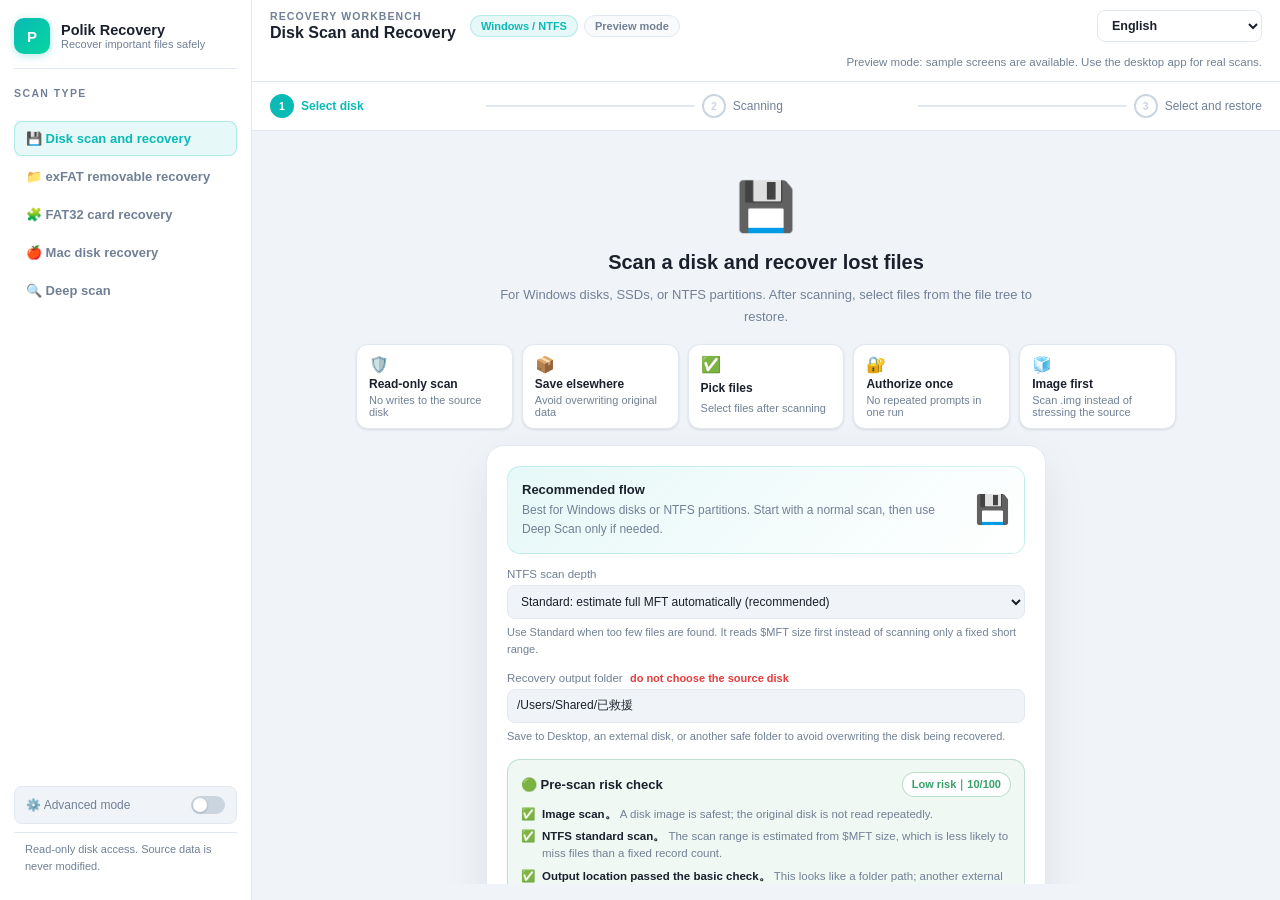
==== commit 0b620f17: "fix(desktop-ui): complete accessibility and responsive polish" ====
--- a/product/apps/desktop-prototype/index.html
+++ b/product/apps/desktop-prototype/index.html
@@ -53,6 +53,16 @@
         <span class="status-chip safe" id="modeBadge">Windows / NTFS</span>
         <span class="status-chip" id="runtimeBadge">Preview mode</span>
       </div>
+      <label class="mobile-mode" for="mobileModeSelect">
+        <span id="mobileModeLabel">Scan type</span>
+        <select id="mobileModeSelect">
+          <option value="ntfs">💾 Disk scan and recovery</option>
+          <option value="exfat">📁 exFAT removable recovery</option>
+          <option value="fat32">🧩 FAT32 card recovery</option>
+          <option value="apfs">🍎 Mac disk recovery</option>
+          <option value="carver">🔍 Deep scan</option>
+        </select>
+      </label>
       <div class="toolbar">
         <select id="languageSelect" class="lang-select" aria-label="Language">
           <option value="en">English</option>
@@ -287,7 +297,7 @@
             <div class="pane-hd">
               <strong id="foundFilesTitle">Found files</strong>
               <div class="pane-hd-r">
-                <span class="pill" id="entryCount">0 個項目</span>
+                <span class="pill" id="entryCount" aria-live="polite">0 個項目</span>
               <button class="vtbtn act" id="btnList" type="button" title="清單" aria-pressed="true">☰</button>
               <button class="vtbtn" id="btnGrid" type="button" title="格子" aria-pressed="false">⊞</button>
               </div>
@@ -312,7 +322,7 @@
               <input id="pathFilter" class="path-filter" type="text" placeholder="🔍 Filter by path" autocomplete="off" spellcheck="false">
               <button class="fb soft flex-shrink" id="clearPathFilter" type="button">✕ Clear</button>
             </div>
-            <div class="selection-strip" id="selectionStrip">
+            <div class="selection-strip" id="selectionStrip" role="status" aria-live="polite">
               <div class="selection-main" id="selectionMain">Select files to recover first</div>
               <div class="selection-sub" id="selectionSub">Use Shift for range selection. The destination is shown before restore.</div>
             </div>
--- a/product/apps/desktop-prototype/style.css
+++ b/product/apps/desktop-prototype/style.css
@@ -301,6 +301,8 @@
     .topbar-left{display:grid;gap:2px;min-width:170px;}
     .mode-kicker{font-size:10.5px;letter-spacing:1.1px;text-transform:uppercase;color:var(--muted);font-weight:700;}
     .topbar-center{display:flex;gap:6px;align-items:center;flex-wrap:wrap;margin-right:auto;}
+    .mobile-mode{display:none;align-items:center;gap:6px;color:var(--muted);font-size:11px;font-weight:700;}
+    .mobile-mode select{border:1px solid var(--border);background:var(--panel);color:var(--text);border-radius:7px;padding:6px 24px 6px 8px;font-size:11px;max-width:220px;}
     .status-chip{border:1px solid var(--border);background:var(--panel-2);color:var(--muted);border-radius:999px;padding:4px 10px;font-size:11px;font-weight:700;white-space:nowrap;}
     .status-chip.safe{background:var(--accent-s);border-color:rgba(10,186,181,.22);color:var(--accent);}
     .status-chip.warn{background:var(--warn-s);border-color:rgba(214,158,46,.28);color:var(--warn);}
@@ -334,15 +336,16 @@
     .tree-row{min-height:40px;position:relative;}
     .tree-row.sel{box-shadow:inset 3px 0 0 var(--accent);border-left:none;padding-left:9px;}
     .tree-row.rec-ok{box-shadow:inset 3px 0 0 var(--success);}
-    .quick-rec{display:none;position:absolute;right:6px;top:50%;transform:translateY(-50%);border:1px solid var(--border);background:var(--panel);color:var(--accent);border-radius:7px;padding:3px 9px;cursor:pointer;font-size:11px;font-weight:700;white-space:nowrap;z-index:2;transition:all .12s;}
+    .quick-rec{opacity:0;pointer-events:none;position:absolute;right:6px;top:50%;transform:translateY(-50%);border:1px solid var(--border);background:var(--panel);color:var(--accent);border-radius:7px;padding:3px 9px;cursor:pointer;font-size:11px;font-weight:700;white-space:nowrap;z-index:2;transition:opacity .12s,background .12s;}
     .quick-rec:hover{background:var(--accent);color:#fff;border-color:var(--accent);}
-    .tree-row:hover .quick-rec{display:inline-flex;align-items:center;gap:4px;}
-    .gi .quick-rec-g{display:none;position:absolute;bottom:0;left:0;right:0;background:rgba(10,186,181,.88);color:#fff;font-size:10px;font-weight:700;border-radius:0 0 7px 7px;padding:3px 0;text-align:center;cursor:pointer;z-index:3;}
-    .gi:hover .quick-rec-g{display:block;}
+    .tree-row:hover .quick-rec,.tree-row:focus-within .quick-rec{opacity:1;pointer-events:auto;display:inline-flex;align-items:center;gap:4px;}
+    .gi .quick-rec-g{opacity:0;pointer-events:none;position:absolute;bottom:0;left:0;right:0;background:rgba(10,186,181,.88);color:#fff;font-size:10px;font-weight:700;border-radius:0 0 7px 7px;padding:3px 0;text-align:center;cursor:pointer;z-index:3;transition:opacity .12s;}
+    .gi:hover .quick-rec-g,.gi:focus-within .quick-rec-g{opacity:1;pointer-events:auto;display:block;}
+    .quick-rec:focus-visible,.quick-rec-g:focus-visible{outline:2px solid var(--accent);outline-offset:2px;opacity:1;pointer-events:auto;}
     .gi.rec-ok .gi-thumb{border-color:var(--success);box-shadow:0 0 0 2px rgba(56,161,105,.3);}
     .field .val.preview{border-color:rgba(10,186,181,.24);background:var(--accent-s);color:#087c78;}
     .as{flex-basis:100%;text-align:right;}
-    @media(max-width:900px){.quality-summary{grid-template-columns:repeat(2,minmax(0,1fr));}.app{grid-template-columns:220px minmax(0,1fr)!important}.wizard{overflow-x:auto}.wlbl{font-size:11px}.topbar{gap:8px}.toolbar{width:100%;justify-content:flex-end}.safe-grid{grid-template-columns:1fr}.metrics{grid-template-columns:repeat(2,1fr);}.browser{grid-template-columns:1fr;}.selection-strip{align-items:flex-start;flex-direction:column}.selection-sub{text-align:left}}
+    @media(max-width:900px){.quality-summary{grid-template-columns:repeat(2,minmax(0,1fr));}.app{grid-template-columns:minmax(0,1fr)!important}.sidebar{display:none}.mobile-mode{display:flex}.wizard{overflow-x:auto}.wlbl{font-size:11px}.topbar{gap:8px}.toolbar{width:100%;justify-content:flex-end}.safe-grid{grid-template-columns:1fr}.metrics{grid-template-columns:repeat(2,1fr);}.browser{grid-template-columns:1fr;}.selection-strip{align-items:flex-start;flex-direction:column}.selection-sub{text-align:left}.empty{padding-inline:16px}.s1-card{max-width:760px;}}
     @media(max-width:680px){.quality-summary{grid-template-columns:1fr;}body{overflow:auto}.app{display:block;height:auto}.sidebar{position:relative}.main{min-height:720px}.topbar-center{width:100%;}.cta-fixed{left:16px;right:16px;justify-content:center}}
 
     @media(max-width:1050px){.metrics{grid-template-columns:repeat(2,1fr);}.browser{grid-template-columns:1fr;}}
@@ -390,6 +393,9 @@
     .app-dialog{width:min(520px,100%);background:#fff;border:1px solid var(--border);border-radius:16px;box-shadow:0 24px 80px rgba(20,20,20,.24);padding:18px;display:grid;gap:12px;}
     .app-dialog-title{font-size:15px;font-weight:900;color:var(--text);}
     .app-dialog-message{font-size:12.5px;color:var(--text);line-height:1.6;white-space:pre-wrap;word-break:break-word;}
+    .app-dialog-label{font-size:11px;font-weight:800;color:var(--muted);}
+    .app-dialog-input{width:100%;box-sizing:border-box;border:1px solid var(--border);border-radius:8px;padding:9px 10px;background:var(--bg);color:var(--text);font:inherit;font-size:12px;}
+    .app-dialog-input:focus{outline:2px solid rgba(10,186,181,.24);border-color:var(--accent);}
     .app-dialog-actions{display:flex;justify-content:flex-end;gap:8px;flex-wrap:wrap;}
 
     /* v1.9 image-first workflow + ddrescue map/retry */
